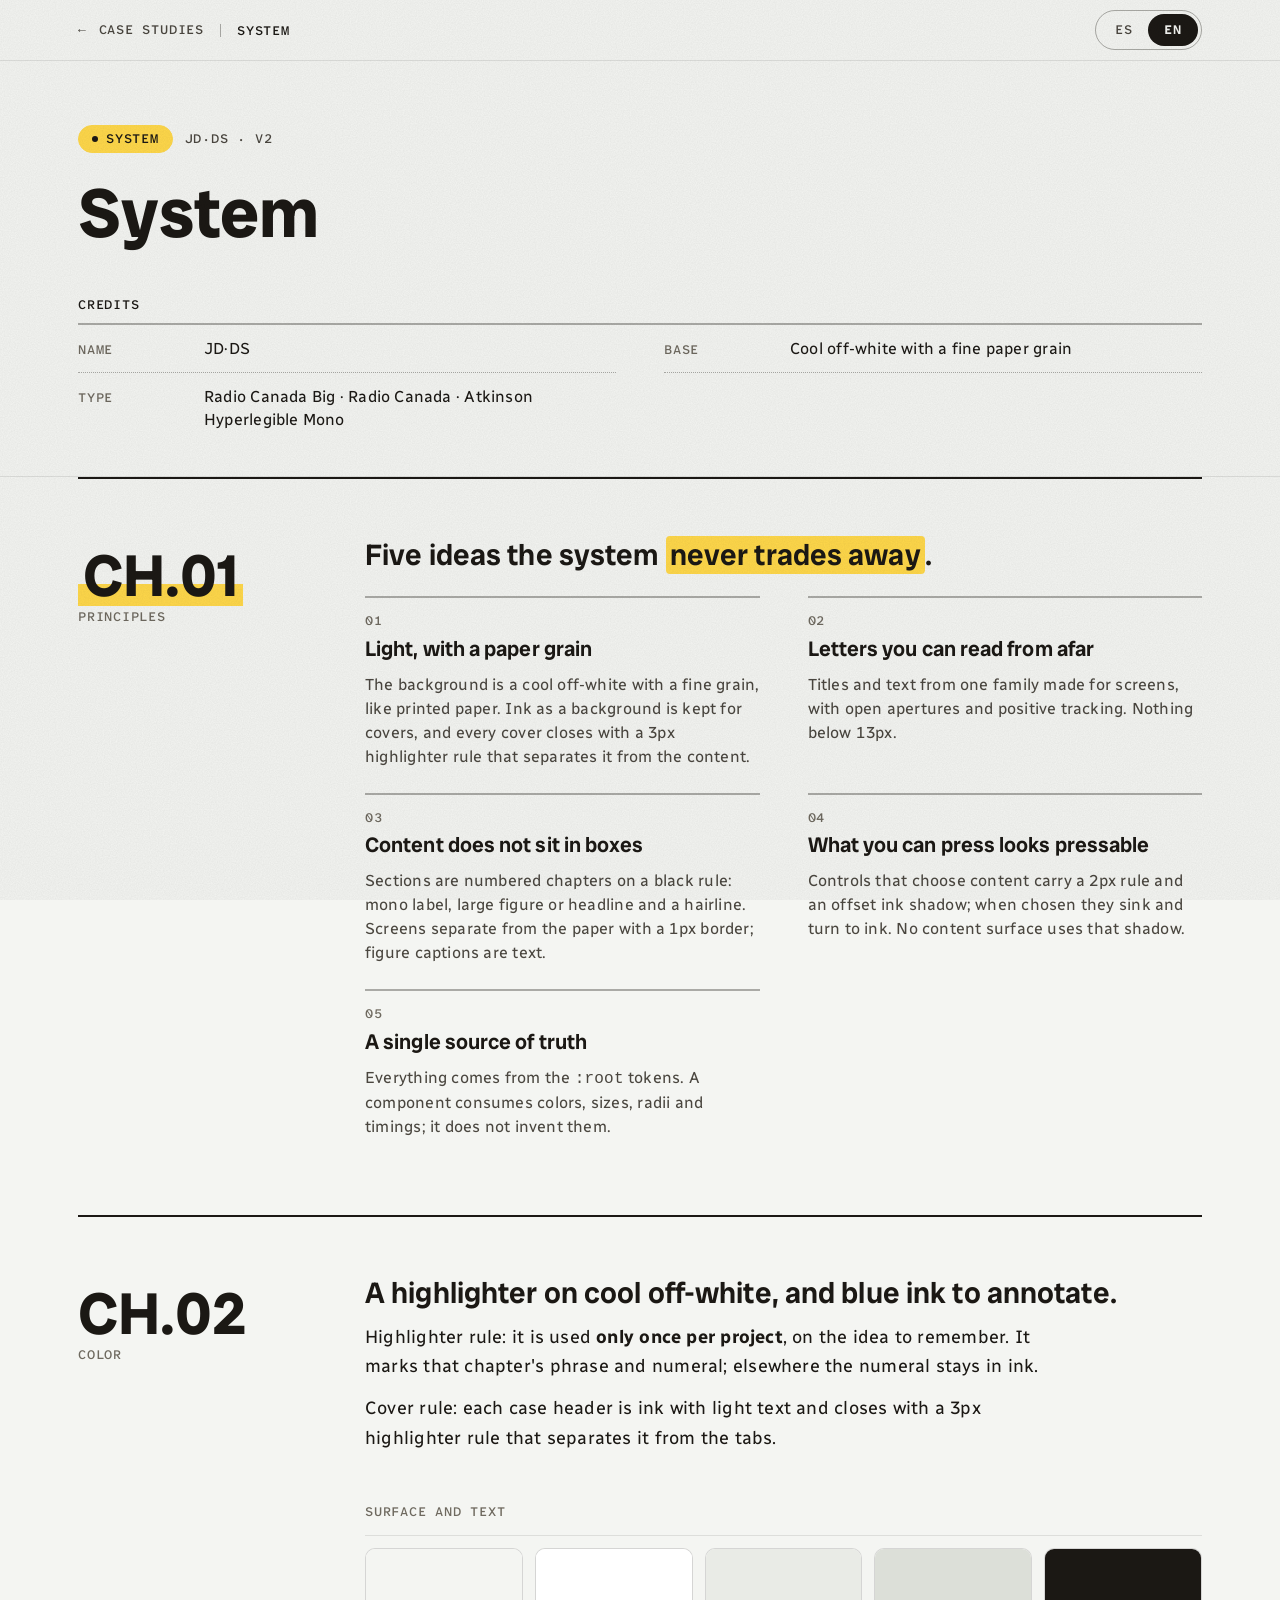
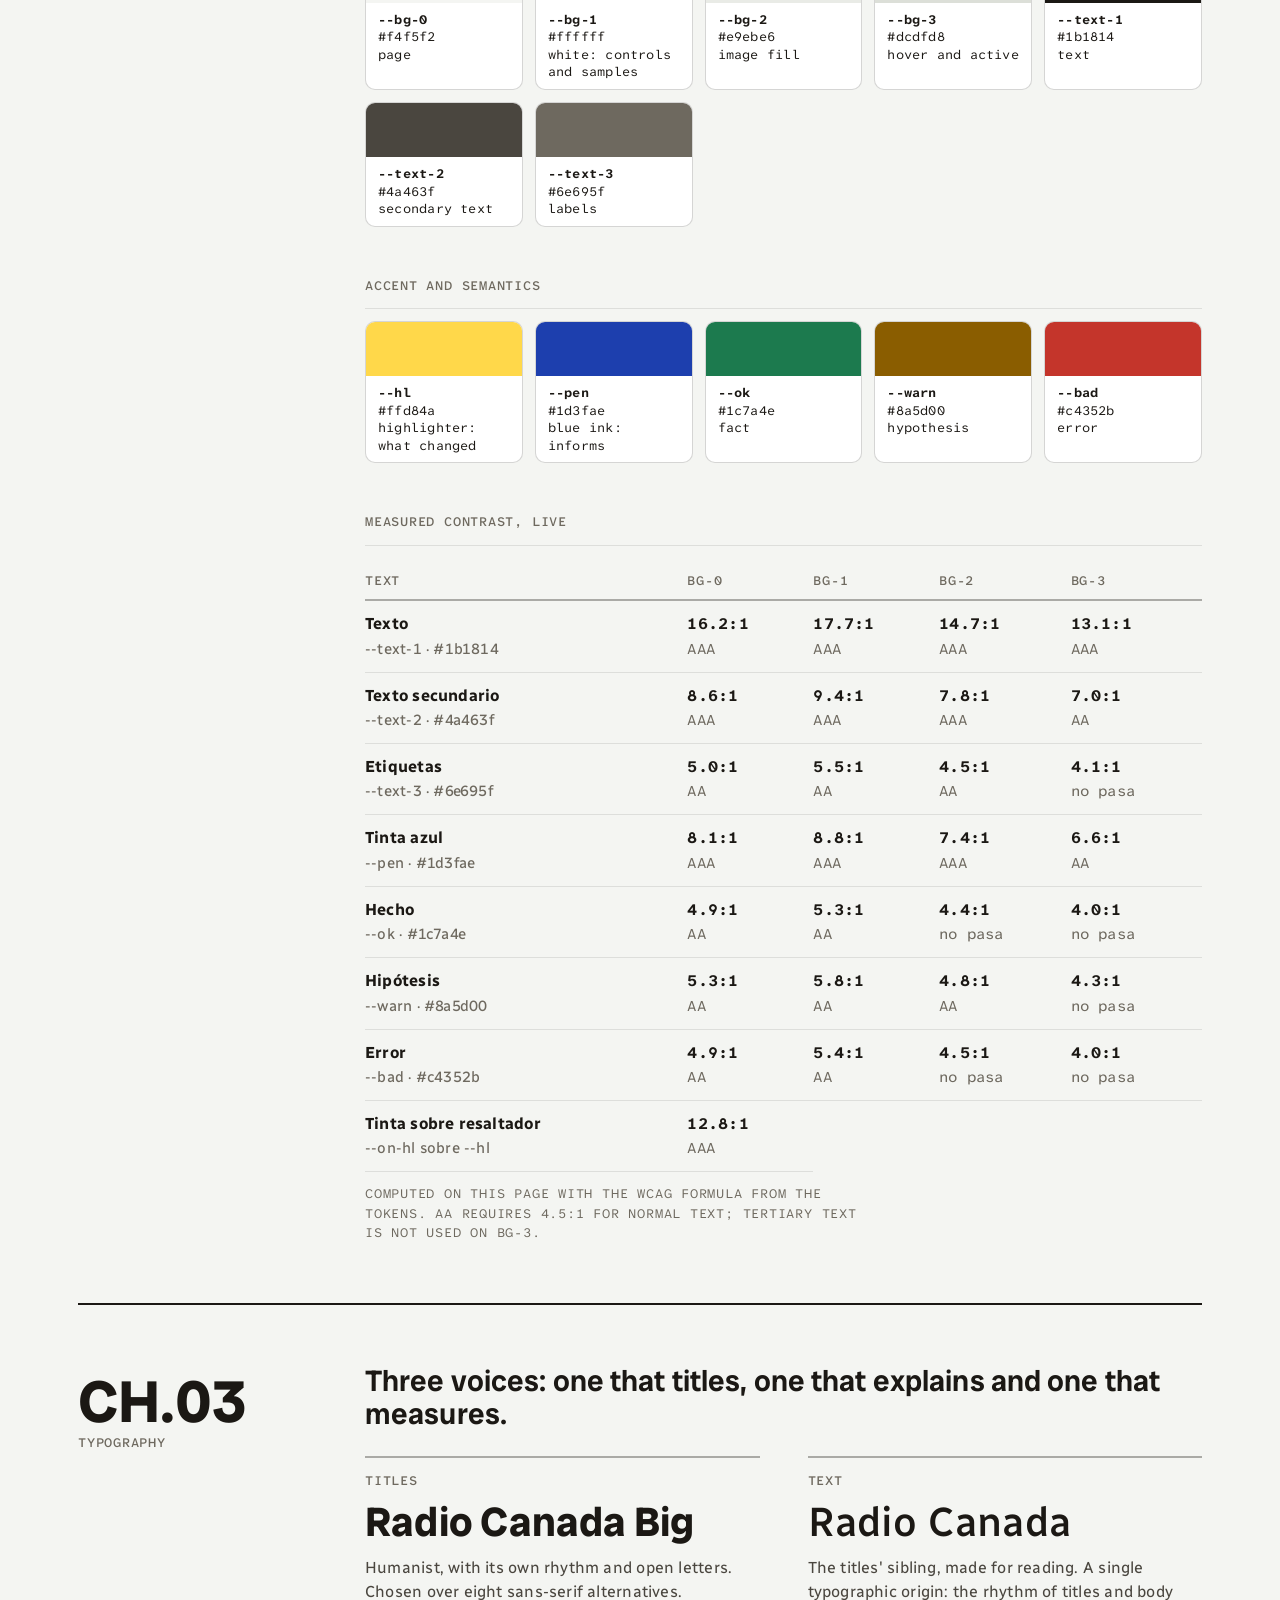
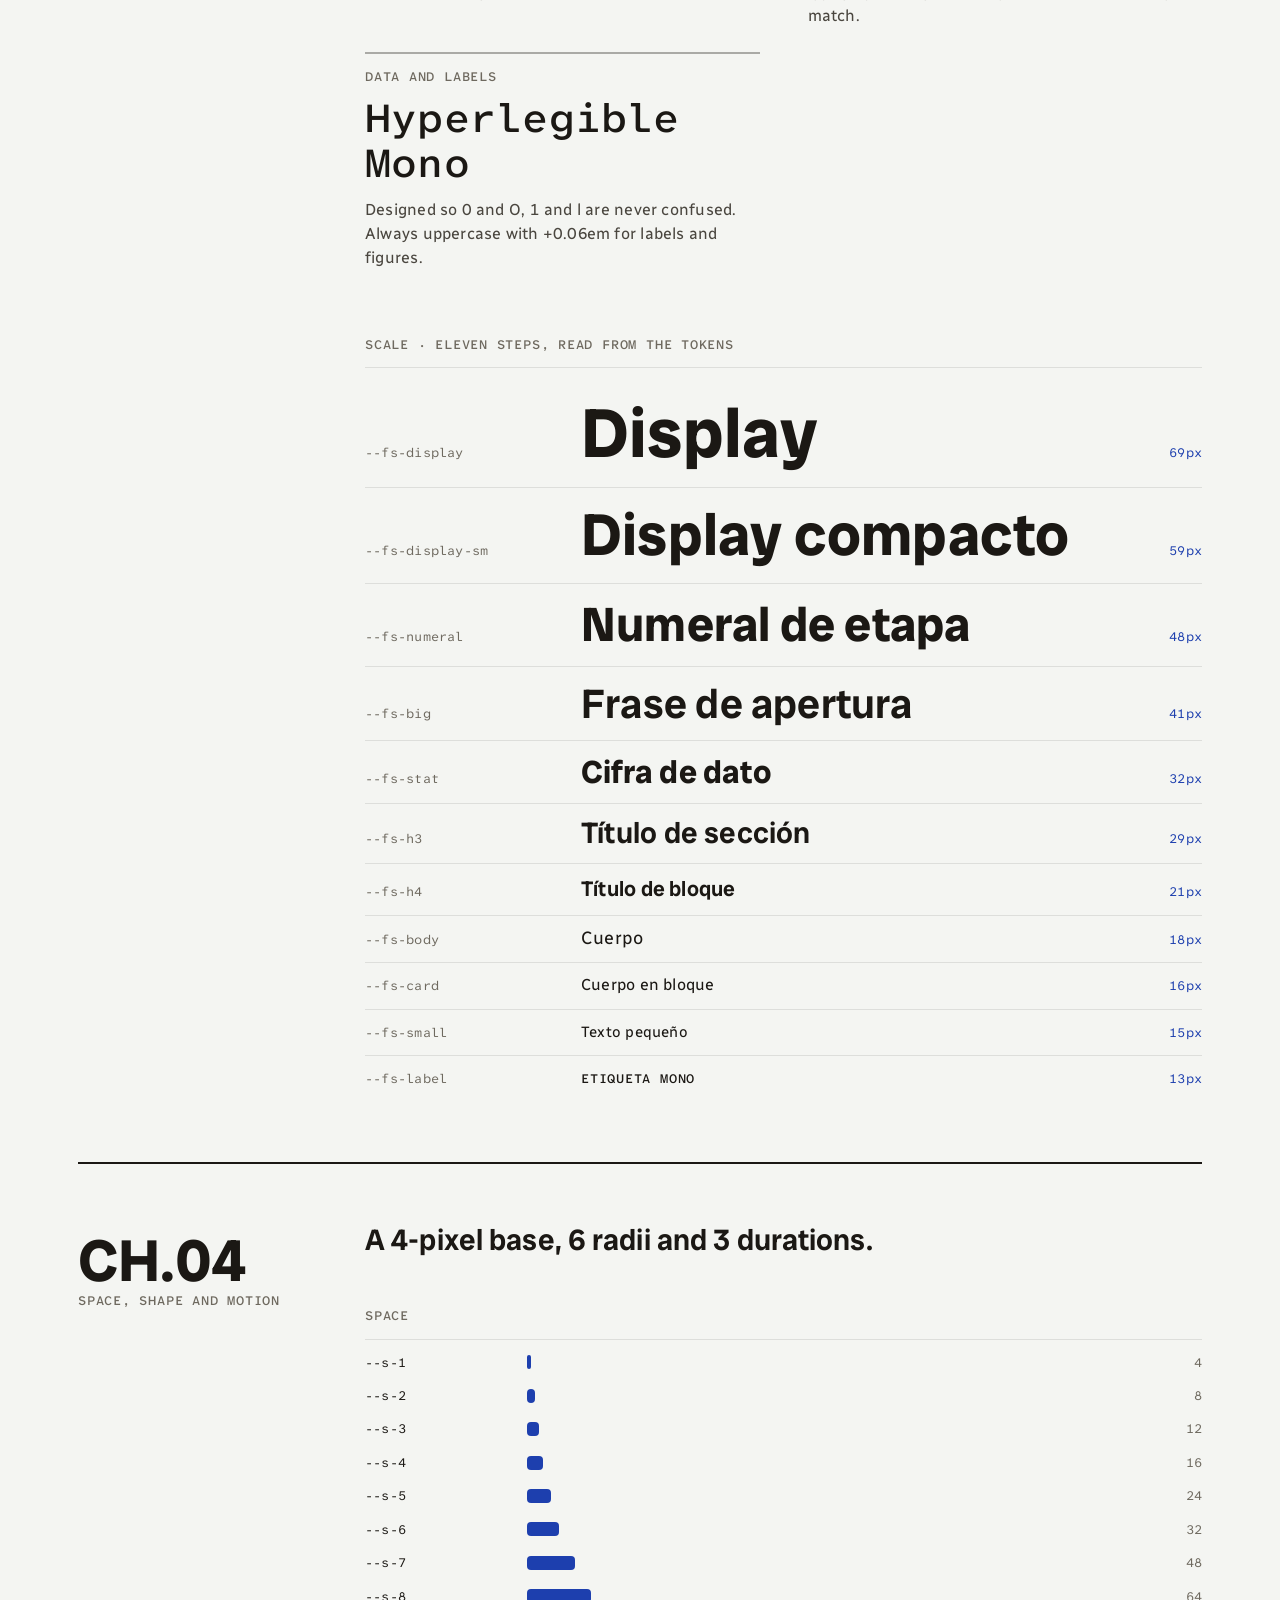
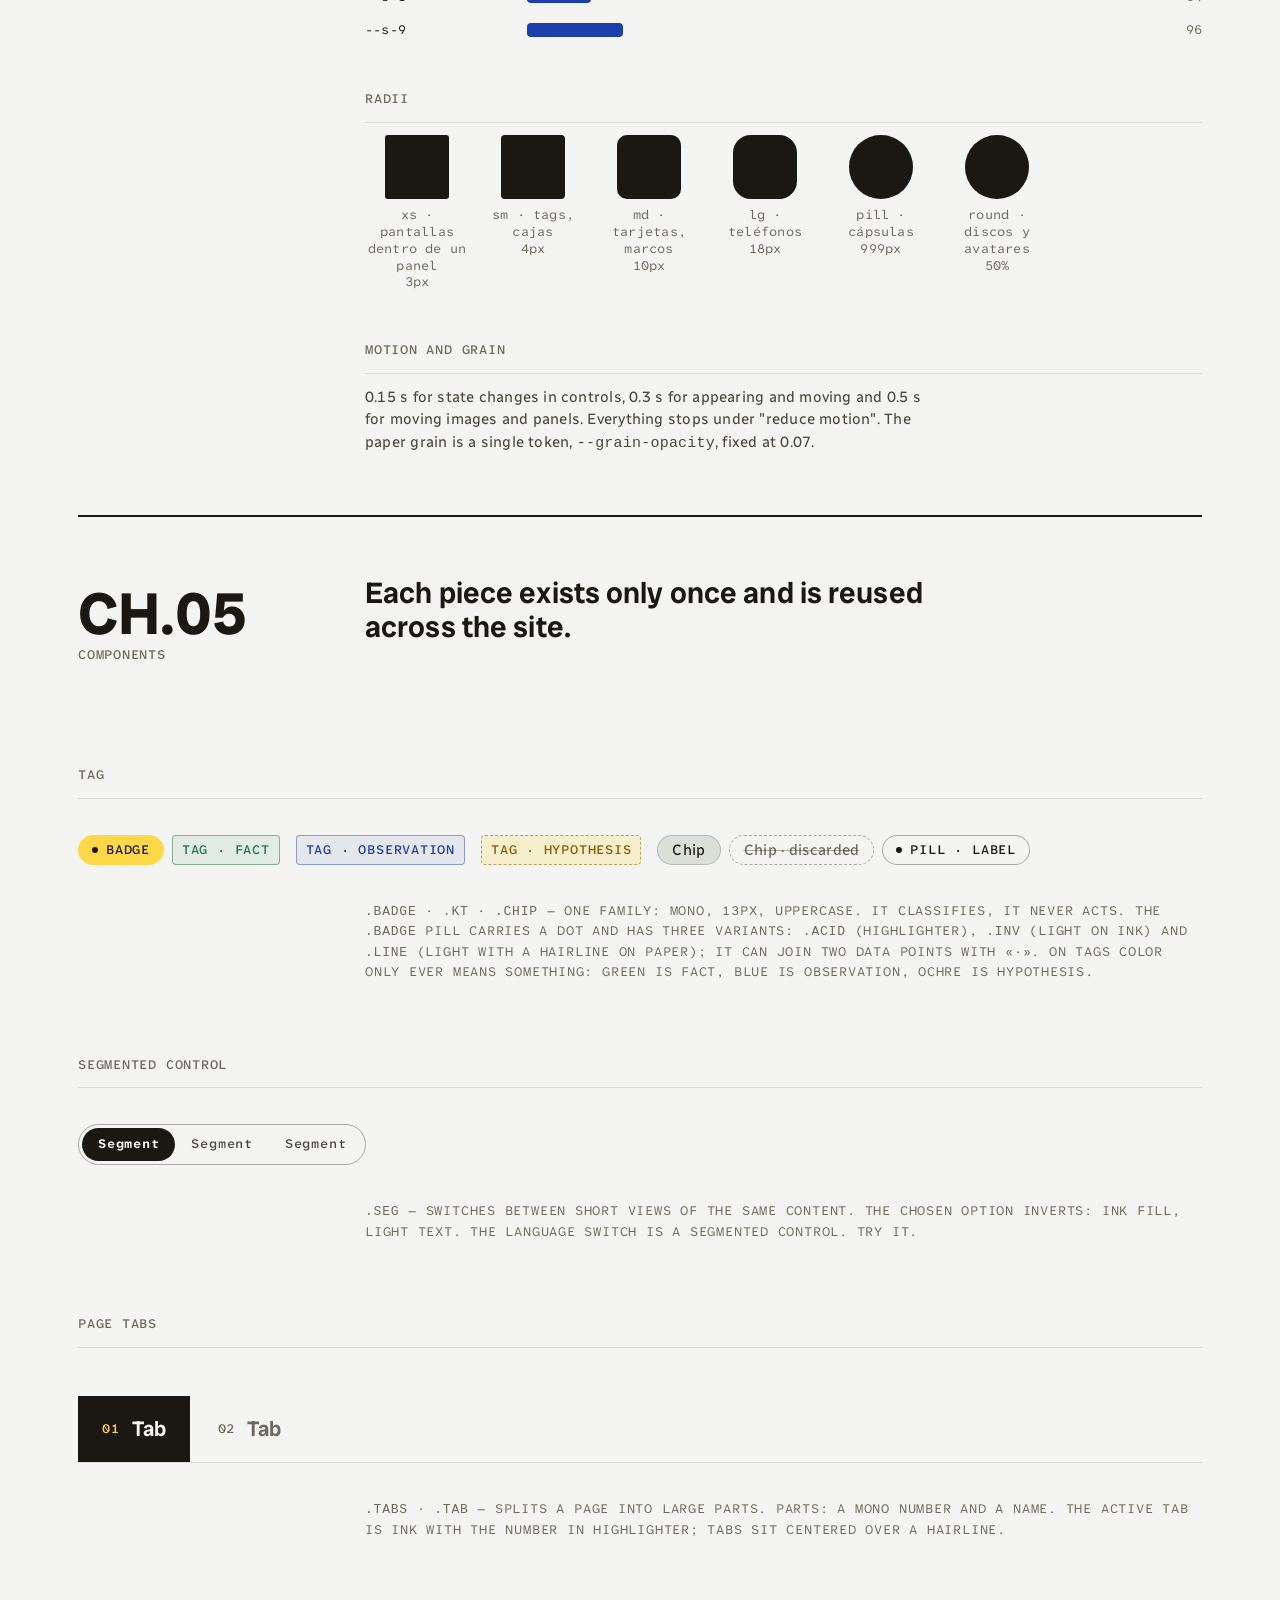
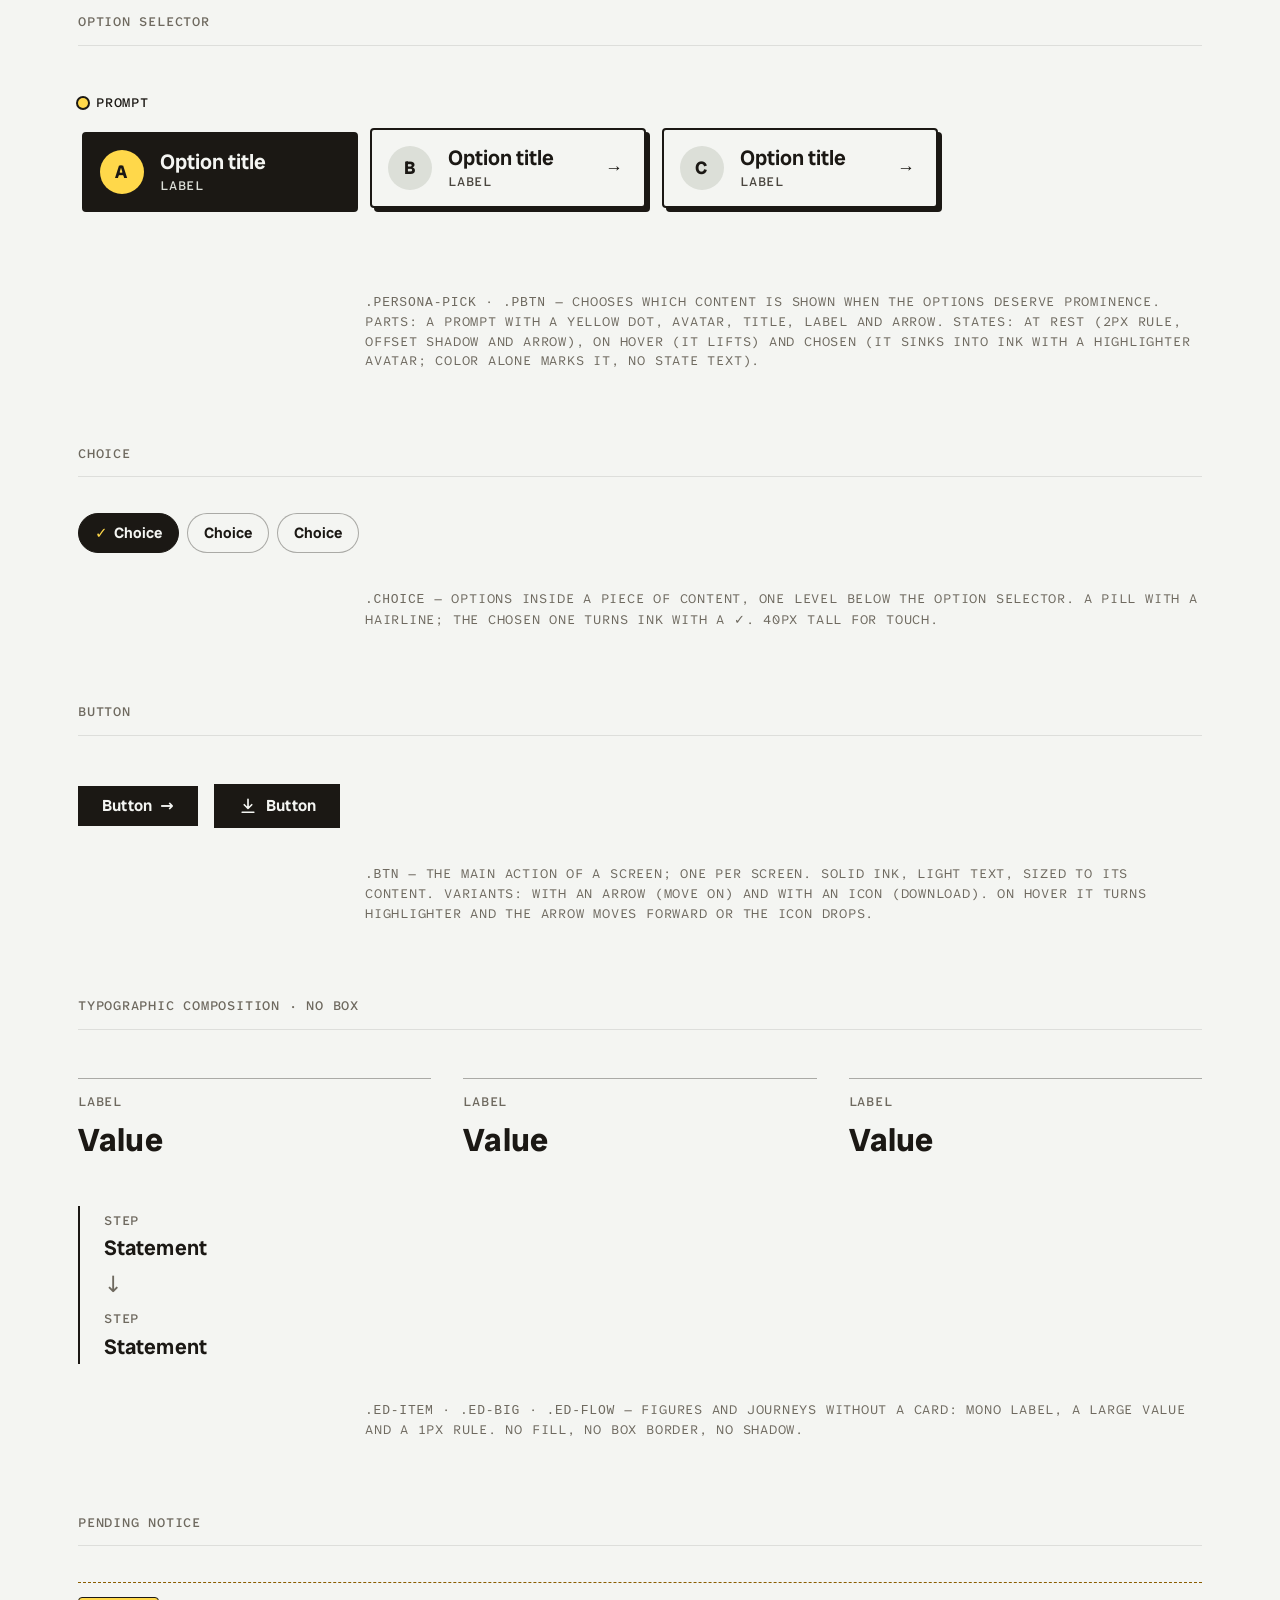
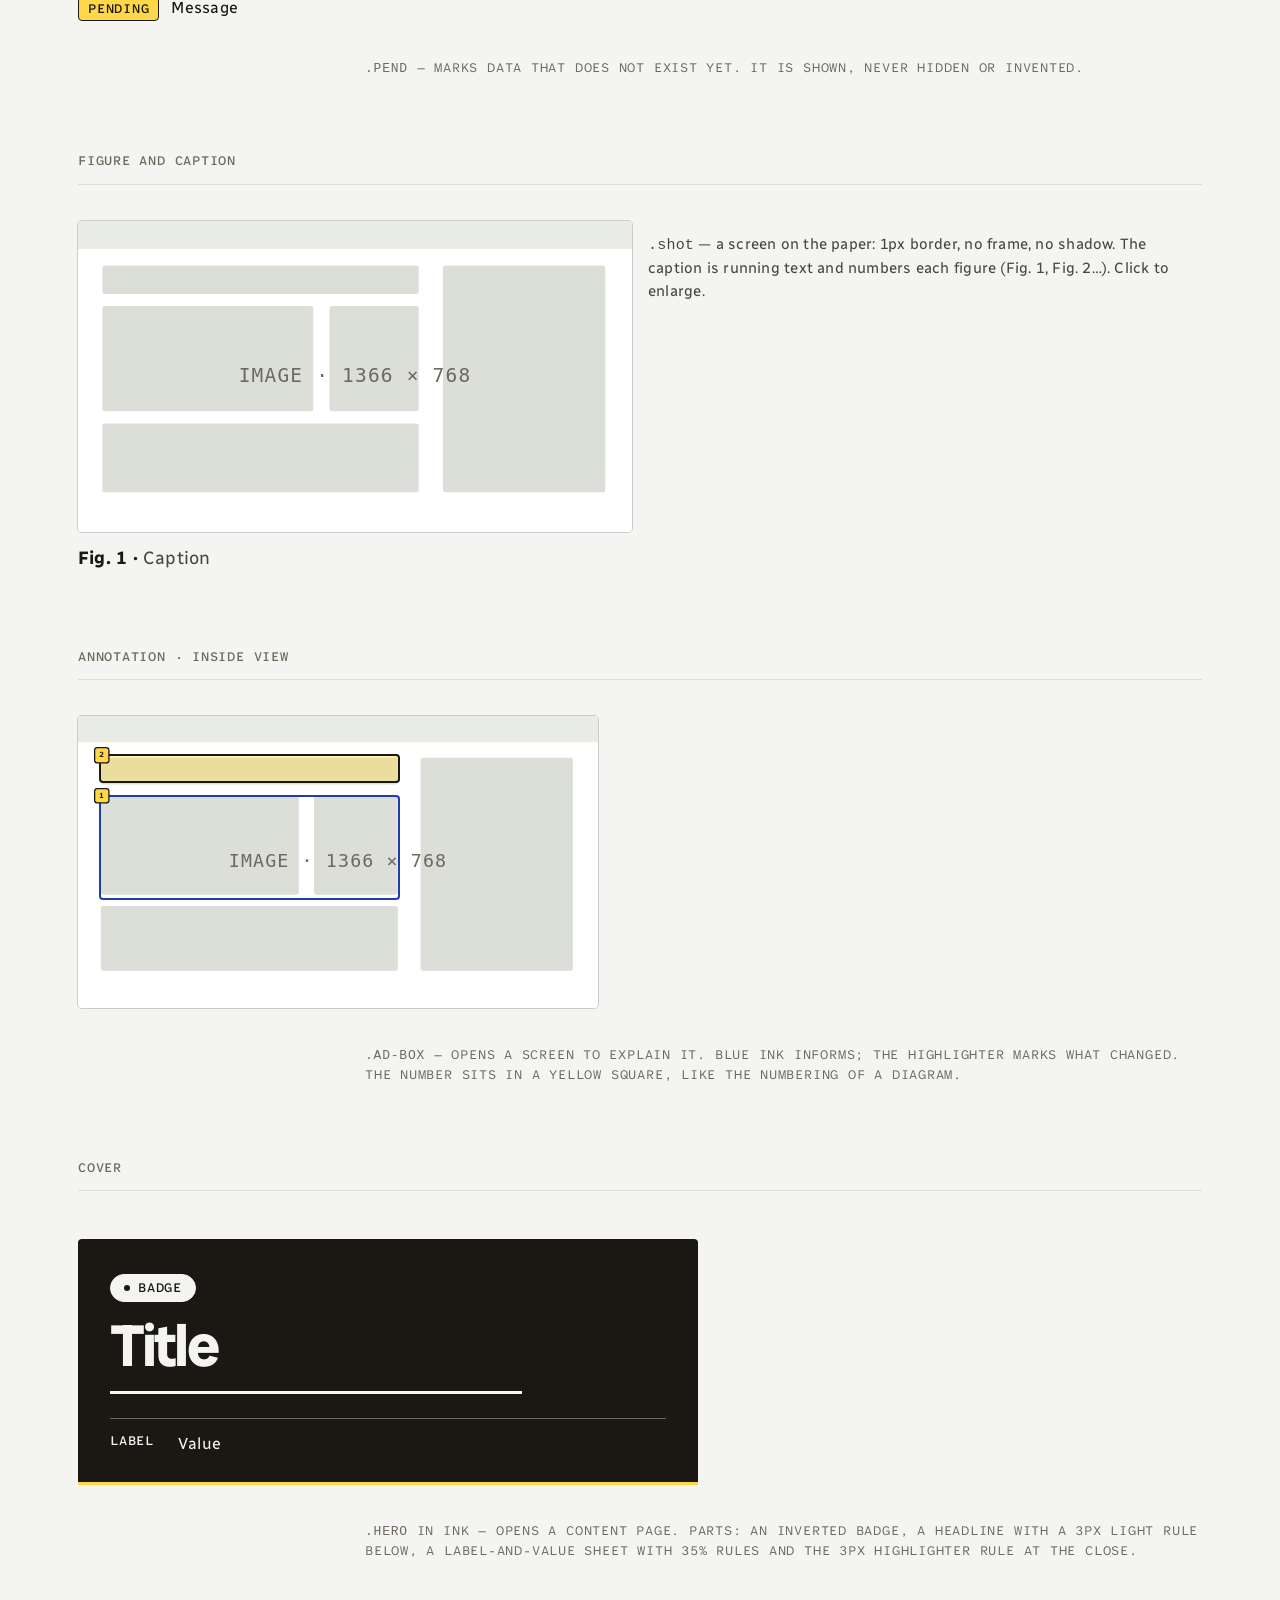
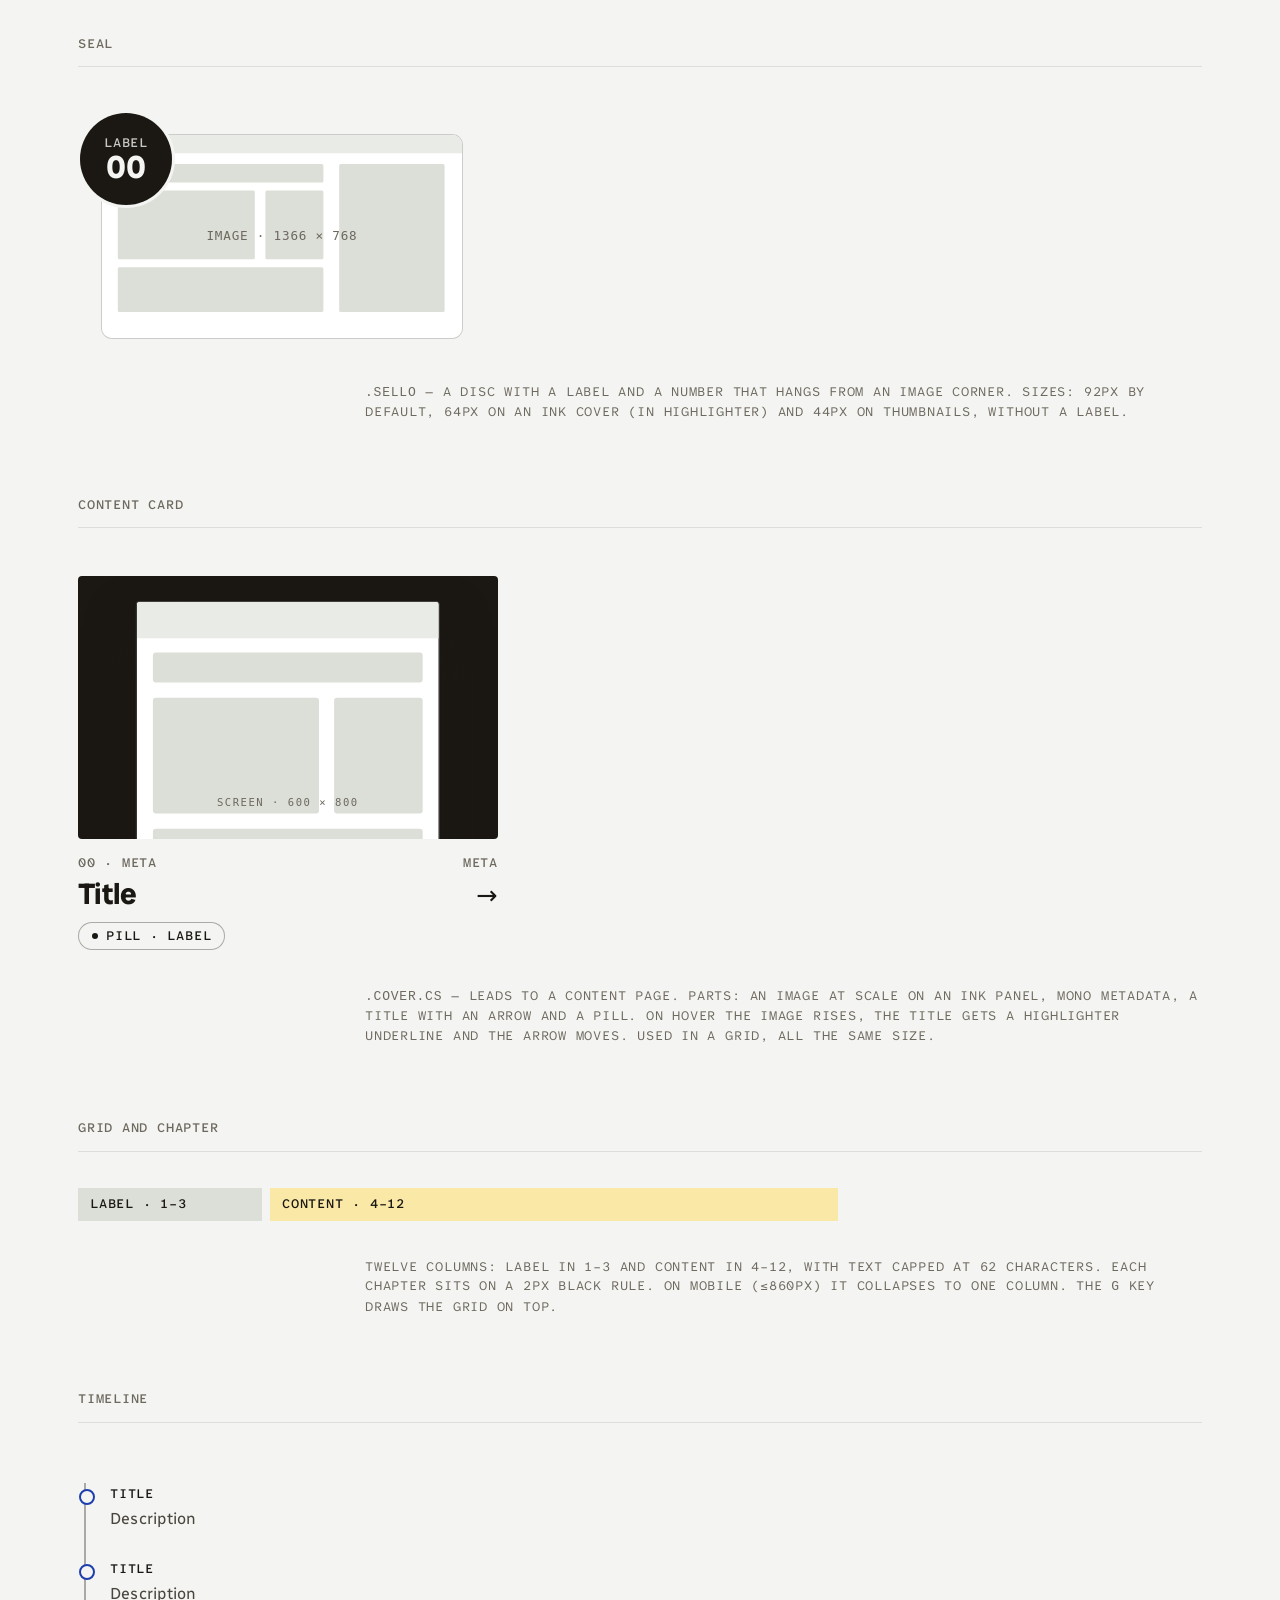
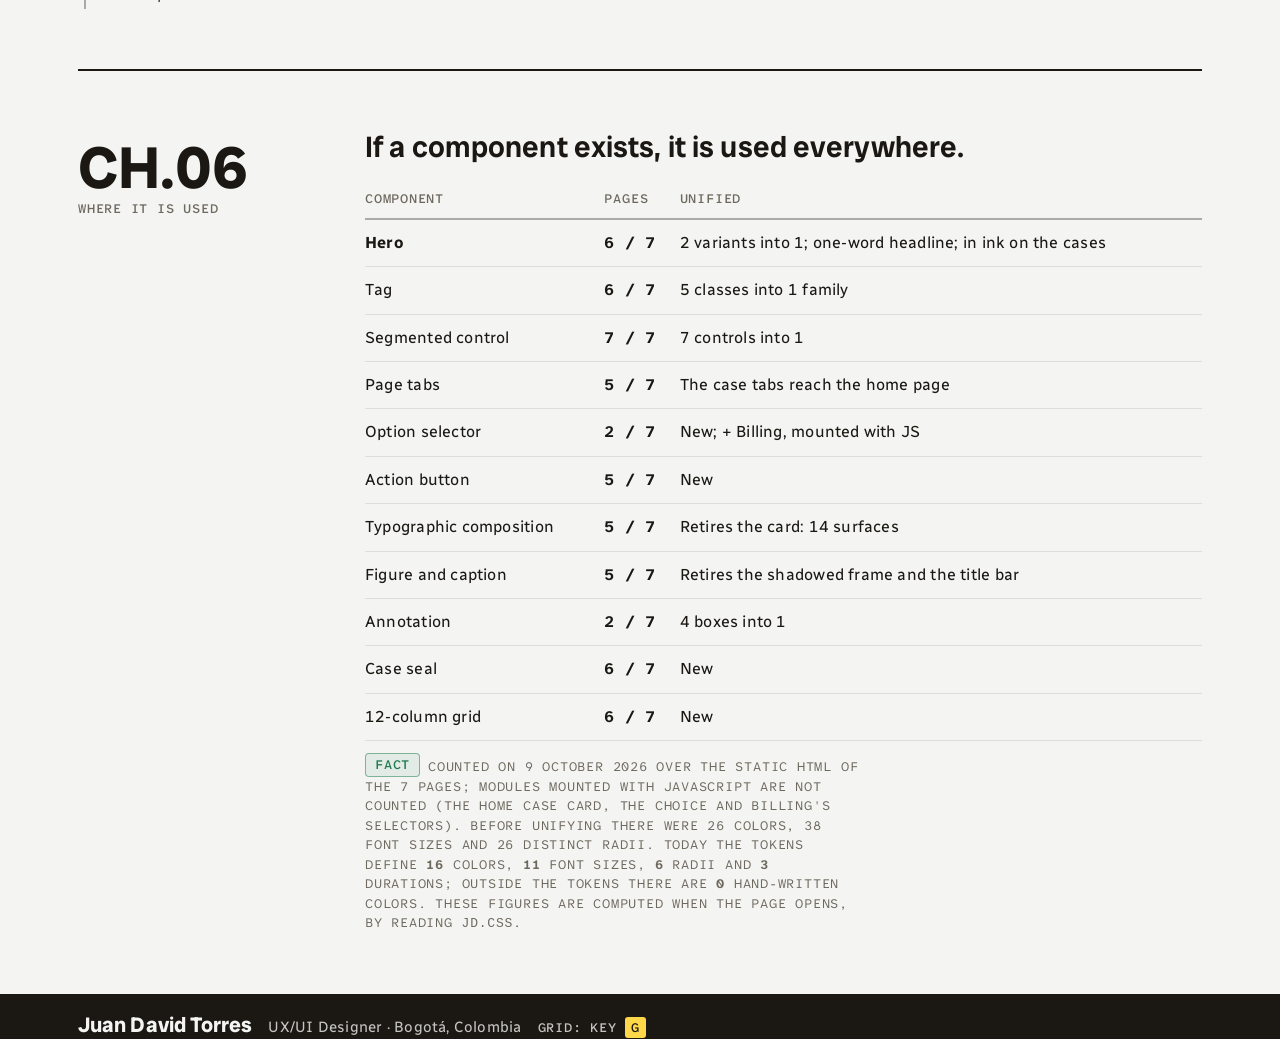
==== sistema.html @ 54d0cdbf "Limpieza: CSS, scripts e imágenes sin uso - jd.css: se retiran 503 selectores que no podían aplicars" ====
<!DOCTYPE html>
<html lang="es" data-lang="es">
<head>
<meta charset="utf-8">
<meta name="viewport" content="width=device-width, initial-scale=1">
<meta name="robots" content="noindex,nofollow">
<title>JD·DS · El sistema detrás del portafolio</title>
<link rel="preconnect" href="https://fonts.googleapis.com">
<link rel="preconnect" href="https://fonts.gstatic.com" crossorigin>
<link href="https://fonts.googleapis.com/css2?family=Atkinson+Hyperlegible+Mono:wght@300..800&family=Radio+Canada+Big:wght@400..700&family=Radio+Canada:wght@300..700&display=swap" rel="stylesheet">
<link rel="stylesheet" href="assets/jd.css?v=215">
</head>
<body class="ed">

<header class="topbar"><div class="wrap">
  <div class="crumbs">
    <a class="back" href="index.html">← <span lang="es">Casos de estudio</span><span lang="en">Case studies</span></a>
    <span class="here" aria-current="page"><span lang="es">Sistema</span><span lang="en">System</span></span>
  </div>
  <div class="lang" role="group" aria-label="Idioma / Language"><button data-set="es">ES</button><button data-set="en">EN</button></div>
</div></header>

<!-- ============ HERO ============ -->
<section class="hero"><div class="wrap">
  <div class="eyebrow">
    <span class="badge acid"><span lang="es">Sistema</span><span lang="en">System</span></span>
    <span class="mono">JD·DS · v2</span>
  </div>
  <h1><span lang="es">Sistema</span><span lang="en">System</span></h1>
  <dl class="meta">
    <div><dt lang="es">Nombre</dt><dt lang="en">Name</dt><dd>JD·DS</dd></div>
    <div><dt lang="es">Base</dt><dt lang="en">Base</dt><dd lang="es">Hueso frío con ruido fino de papel</dd><dd lang="en">Cool off-white with a fine paper grain</dd></div>
    <div><dt lang="es">Tipografía</dt><dt lang="en">Type</dt><dd>Radio Canada Big · Radio Canada · Atkinson Hyperlegible Mono</dd></div>
  </dl>
</div></section>

<main class="wrap">

  <!-- 01 PRINCIPIOS -->
  <div class="sec key">
    <h2><b>01</b><span lang="es">Principios</span><span lang="en">Principles</span></h2>
    <div>
      <p class="big" lang="es">Cinco ideas que el sistema <mark>no negocia</mark>.</p>
      <p class="big" lang="en">Five ideas the system <mark>never trades away</mark>.</p>
      <div class="docs mt-5">
        <div><span class="mono mute">01</span><h4 lang="es">Claro, con grano de papel</h4><h4 lang="en">Light, with a paper grain</h4><p lang="es">El fondo es un hueso frío con un ruido fino, como papel impreso. La tinta como fondo se reserva para las portadas, y cada portada cierra con un filete de resaltador de 3px que la separa del contenido.</p><p lang="en">The background is a cool off-white with a fine grain, like printed paper. Ink as a background is kept for covers, and every cover closes with a 3px highlighter rule that separates it from the content.</p></div>
        <div><span class="mono mute">02</span><h4 lang="es">Letras que se leen desde lejos</h4><h4 lang="en">Letters you can read from afar</h4><p lang="es">Títulos y texto de una misma familia pensada para pantalla, con aperturas abiertas y seguimiento positivo. Nada por debajo de 13px.</p><p lang="en">Titles and text from one family made for screens, with open apertures and positive tracking. Nothing below 13px.</p></div>
        <div><span class="mono mute">03</span><h4 lang="es">El contenido no va en cajas</h4><h4 lang="en">Content does not sit in boxes</h4><p lang="es">Las secciones son capítulos numerados sobre un filete negro: etiqueta mono, cifra o titular grande y un filete fino. Las pantallas se separan del papel con un borde de 1px; los pies de figura son texto.</p><p lang="en">Sections are numbered chapters on a black rule: mono label, large figure or headline and a hairline. Screens separate from the paper with a 1px border; figure captions are text.</p></div>
        <div><span class="mono mute">04</span><h4 lang="es">Lo que se toca, parece tocable</h4><h4 lang="en">What you can press looks pressable</h4><p lang="es">Los controles que eligen contenido llevan filete de 2px y sombra desplazada de tinta; al elegirlos se hunden y pasan a tinta. Ninguna superficie de contenido usa esa sombra.</p><p lang="en">Controls that choose content carry a 2px rule and an offset ink shadow; when chosen they sink and turn to ink. No content surface uses that shadow.</p></div>
        <div><span class="mono mute">05</span><h4 lang="es">Una sola fuente de verdad</h4><h4 lang="en">A single source of truth</h4><p lang="es">Todo sale de los tokens de <code>:root</code>. Un componente consume colores, tamaños, radios y tiempos; no los inventa.</p><p lang="en">Everything comes from the <code>:root</code> tokens. A component consumes colors, sizes, radii and timings; it does not invent them.</p></div>
      </div>
    </div>
  </div>

  <!-- 02 COLOR -->
  <div class="sec">
    <h2><b>02</b><span lang="es">Color</span><span lang="en">Color</span></h2>
    <div>
      <p class="big" lang="es">Un resaltador sobre hueso frío, y tinta azul para anotar.</p>
      <p class="big" lang="en">A highlighter on cool off-white, and blue ink to annotate.</p>
      <p class="mt-3" lang="es">Regla del resaltador: se usa <b>una sola vez por proyecto</b>, en la idea que debe recordarse. Marca la frase y el numeral de ese capítulo; en el resto, el numeral va en tinta.</p>
      <p class="mt-3" lang="en">Highlighter rule: it is used <b>only once per project</b>, on the idea to remember. It marks that chapter's phrase and numeral; elsewhere the numeral stays in ink.</p>
      <p class="mt-3" lang="es">Regla de las portadas: la cabecera de cada caso va en tinta con texto claro y cierra con un filete de resaltador de 3px que la separa de las pestañas.</p>
      <p class="mt-3" lang="en">Cover rule: each case header is ink with light text and closes with a 3px highlighter rule that separates it from the tabs.</p>
      <span class="mono mute sub" lang="es">Superficie y texto</span><span class="mono mute sub" lang="en">Surface and text</span>
      <div class="swatches" id="sw-base"></div>
      <span class="mono mute sub" lang="es">Acento y semántica</span><span class="mono mute sub" lang="en">Accent and semantics</span>
      <div class="swatches" id="sw-accent"></div>
      <span class="mono mute sub" lang="es">Contraste medido, en vivo</span><span class="mono mute sub" lang="en">Measured contrast, live</span>
      <table class="mtab" id="contrast">
        <thead><tr><th lang="es">Texto</th><th lang="en">Text</th><th>bg-0</th><th>bg-1</th><th>bg-2</th><th>bg-3</th></tr></thead>
        <tbody></tbody>
      </table>
      <p class="cap mt-4" lang="es">Se calcula en esta página con la fórmula WCAG a partir de los tokens. AA exige 4,5:1 en texto normal; el texto terciario no se usa sobre bg-3.</p>
      <p class="cap mt-4" lang="en">Computed on this page with the WCAG formula from the tokens. AA requires 4.5:1 for normal text; tertiary text is not used on bg-3.</p>
    </div>
  </div>

  <!-- 03 TIPOGRAFÍA -->
  <div class="sec">
    <h2><b>03</b><span lang="es">Tipografía</span><span lang="en">Typography</span></h2>
    <div>
      <p class="big" lang="es">Tres voces: una que titula, una que explica y una que mide.</p>
      <p class="big" lang="en">Three voices: one that titles, one that explains and one that measures.</p>
      <div class="docs mt-5">
        <div><span class="mono mute" lang="es">Títulos</span><span class="mono mute" lang="en">Titles</span><p style="font-family:var(--f-display);font-weight:700;font-size:var(--fs-big);line-height:1.1;margin:var(--s-2) 0;color:var(--text-1)">Radio Canada Big</p><p lang="es">Humanista, de ritmo propio y letras abiertas. Elegida frente a ocho alternativas sans serif.</p><p lang="en">Humanist, with its own rhythm and open letters. Chosen over eight sans-serif alternatives.</p></div>
        <div><span class="mono mute" lang="es">Texto</span><span class="mono mute" lang="en">Text</span><p style="font-family:var(--f-text);font-weight:500;font-size:var(--fs-big);line-height:1.1;margin:var(--s-2) 0;color:var(--text-1)">Radio Canada</p><p lang="es">La hermana de los títulos, hecha para leer. Un solo origen tipográfico: el ritmo de los títulos y el del cuerpo coinciden.</p><p lang="en">The titles' sibling, made for reading. A single typographic origin: the rhythm of titles and body match.</p></div>
        <div><span class="mono mute" lang="es">Datos y etiquetas</span><span class="mono mute" lang="en">Data and labels</span><p style="font-family:var(--f-mono);font-weight:500;font-size:var(--fs-big);line-height:1.1;margin:var(--s-2) 0;color:var(--text-1)">Hyperlegible Mono</p><p lang="es">Diseñada para que 0 y O, 1 e l no se confundan. Siempre en mayúsculas y con +0,06em para etiquetas y cifras.</p><p lang="en">Designed so 0 and O, 1 and l are never confused. Always uppercase with +0.06em for labels and figures.</p></div>
      </div>
      <span class="mono mute sub" lang="es">Escala · once pasos, leída de los tokens</span><span class="mono mute sub" lang="en">Scale · eleven steps, read from the tokens</span>
      <div class="type" id="type-scale"></div>
    </div>
  </div>

  <!-- 04 ESPACIO, FORMA, MOVIMIENTO -->
  <div class="sec">
    <h2><b>04</b><span lang="es">Espacio, forma y movimiento</span><span lang="en">Space, shape and motion</span></h2>
    <div>
      <p class="big" lang="es">Una base de 4 píxeles, <span data-count="radii">6</span> radios y <span data-count="dur">3</span> tiempos.</p>
      <p class="big" lang="en">A 4-pixel base, <span data-count="radii">6</span> radii and <span data-count="dur">3</span> durations.</p>
      <span class="mono mute sub" lang="es">Espacio</span><span class="mono mute sub" lang="en">Space</span>
      <div class="bars" id="space-scale"></div>
      <span class="mono mute sub" lang="es">Radios</span><span class="mono mute sub" lang="en">Radii</span>
      <div class="rads" id="radii"></div>
      <span class="mono mute sub" lang="es">Movimiento y ruido</span><span class="mono mute sub" lang="en">Motion and grain</span>
      <p class="note" lang="es">0,15 s para cambios de estado en controles, 0,3 s para aparecer y moverse y 0,5 s para desplazar imágenes y paneles. Todo se detiene con «reducir movimiento». El grano de papel es un solo token, <code>--grain-opacity</code>, y está fijo en 0,07.</p>
      <p class="note" lang="en">0.15 s for state changes in controls, 0.3 s for appearing and moving and 0.5 s for moving images and panels. Everything stops under "reduce motion". The paper grain is a single token, <code>--grain-opacity</code>, fixed at 0.07.</p>
    </div>
  </div>

  <!-- 05 COMPONENTES · cada demo muestra el componente con etiquetas genéricas, no el contenido de los casos -->
  <div class="sec full" id="componentes">
    <h2><b>05</b><span lang="es">Componentes</span><span lang="en">Components</span></h2>
    <p class="big" lang="es">Cada pieza existe una sola vez y se reutiliza en todo el sitio.</p>
    <p class="big" lang="en">Each piece exists only once and is reused across the site.</p>

    <span class="mono mute sub" lang="es">Etiqueta</span><span class="mono mute sub" lang="en">Tag</span>
    <div class="chips">
      <span class="badge acid">Badge</span>
      <span class="kt ev">Tag · fact</span>
      <span class="kt ob">Tag · observation</span>
      <span class="kt hi">Tag · hypothesis</span>
      <span class="chip fill">Chip</span>
      <span class="chip no">Chip · discarded</span>
      <span class="badge line"><span>Pill · Label</span></span>
    </div>
    <p class="cap mt-3" lang="es"><code>.badge</code> · <code>.kt</code> · <code>.chip</code> — una sola familia: mono, 13px, mayúsculas. Sirve para clasificar, nunca para accionar. La pill <code>.badge</code> lleva un punto y tiene tres variantes: <code>.acid</code> (resaltador), <code>.inv</code> (clara sobre tinta) y <code>.line</code> (clara con filete sobre papel); puede unir dos datos con «·». En las etiquetas el color solo significa algo: verde es hecho, azul es observación, ocre es hipótesis.</p>
    <p class="cap mt-3" lang="en"><code>.badge</code> · <code>.kt</code> · <code>.chip</code> — one family: mono, 13px, uppercase. It classifies, it never acts. The <code>.badge</code> pill carries a dot and has three variants: <code>.acid</code> (highlighter), <code>.inv</code> (light on ink) and <code>.line</code> (light with a hairline on paper); it can join two data points with «·». On tags color only ever means something: green is fact, blue is observation, ochre is hypothesis.</p>

    <span class="mono mute sub" lang="es">Control segmentado</span><span class="mono mute sub" lang="en">Segmented control</span>
    <div class="seg" id="demo-seg" role="tablist">
      <button type="button" role="tab" aria-selected="true">Segment</button>
      <button type="button" role="tab" aria-selected="false">Segment</button>
      <button type="button" role="tab" aria-selected="false">Segment</button>
    </div>
    <p class="cap" lang="es"><code>.seg</code> — alterna entre vistas cortas del mismo contenido. La opción elegida se invierte: tinta de fondo, texto claro. El selector de idioma es un control segmentado. Pruébalo.</p>
    <p class="cap" lang="en"><code>.seg</code> — switches between short views of the same content. The chosen option inverts: ink fill, light text. The language switch is a segmented control. Try it.</p>

    <span class="mono mute sub" lang="es">Pestañas de página</span><span class="mono mute sub" lang="en">Page tabs</span>
    <div class="tabs kit-tabs" id="demo-tabs" role="tablist">
      <button type="button" role="tab" class="tab" aria-selected="true"><span class="n">01</span>Tab</button>
      <button type="button" role="tab" class="tab" aria-selected="false" tabindex="-1"><span class="n">02</span>Tab</button>
    </div>
    <p class="cap mt-3" lang="es"><code>.tabs</code> · <code>.tab</code> — divide una página en partes grandes. Partes: número en mono y nombre. La activa va en tinta con el número en resaltador; van centradas sobre un filete fino.</p>
    <p class="cap mt-3" lang="en"><code>.tabs</code> · <code>.tab</code> — splits a page into large parts. Parts: a mono number and a name. The active tab is ink with the number in highlighter; tabs sit centered over a hairline.</p>

    <span class="mono mute sub" lang="es">Selector de opciones</span><span class="mono mute sub" lang="en">Option selector</span>
    <div class="persona-pick kit-pick">
      <p class="persona-q" id="pq-kit">Prompt</p>
      <div class="persona-nav" role="tablist" aria-labelledby="pq-kit">
        <button class="pbtn" role="tab" data-p="kit-a"><span class="dot" aria-hidden="true">A</span><span class="pb-txt"><b>Option title</b><small>Label</small></span><span class="pb-go" aria-hidden="true"><span class="pb-arr">→</span></span></button>
        <button class="pbtn" role="tab" data-p="kit-b"><span class="dot" aria-hidden="true">B</span><span class="pb-txt"><b>Option title</b><small>Label</small></span><span class="pb-go" aria-hidden="true"><span class="pb-arr">→</span></span></button>
        <button class="pbtn" role="tab" data-p="kit-c"><span class="dot" aria-hidden="true">C</span><span class="pb-txt"><b>Option title</b><small>Label</small></span><span class="pb-go" aria-hidden="true"><span class="pb-arr">→</span></span></button>
      </div>
    </div>
    <p class="cap" lang="es"><code>.persona-pick</code> · <code>.pbtn</code> — elige qué contenido se muestra cuando las opciones merecen protagonismo. Partes: indicación con punto amarillo, avatar, título, etiqueta y flecha. Estados: en reposo (filete de 2px, sombra desplazada y flecha), al señalar (se levanta) y elegido (se hunde en tinta con el avatar en resaltador; el color basta para marcarlo, sin texto de estado).</p>
    <p class="cap" lang="en"><code>.persona-pick</code> · <code>.pbtn</code> — chooses which content is shown when the options deserve prominence. Parts: a prompt with a yellow dot, avatar, title, label and arrow. States: at rest (2px rule, offset shadow and arrow), on hover (it lifts) and chosen (it sinks into ink with a highlighter avatar; color alone marks it, no state text).</p>

    <span class="mono mute sub" lang="es">Choice</span><span class="mono mute sub" lang="en">Choice</span>
    <div class="choice" id="demo-choice" role="group" aria-label="Choice">
      <button type="button" aria-pressed="true">Choice</button><button type="button" aria-pressed="false">Choice</button><button type="button" aria-pressed="false">Choice</button>
    </div>
    <p class="cap mt-3" lang="es"><code>.choice</code> — opciones dentro de un contenido, un nivel por debajo del selector de opciones. Píldora con filete; la elegida pasa a tinta con ✓. 40px de alto para el dedo.</p>
    <p class="cap mt-3" lang="en"><code>.choice</code> — options inside a piece of content, one level below the option selector. A pill with a hairline; the chosen one turns ink with a ✓. 40px tall for touch.</p>

    <span class="mono mute sub" lang="es">Botón</span><span class="mono mute sub" lang="en">Button</span>
    <div class="kit-row">
      <button type="button" class="btn">Button<span class="arr" aria-hidden="true">→</span></button>
      <a class="btn" href="#componentes"><svg viewBox="0 0 24 24" aria-hidden="true"><path d="M12 4v11m0 0l-4.5-4.5M12 15l4.5-4.5M5 19.5h14"/></svg>Button</a>
    </div>
    <p class="cap mt-3" lang="es"><code>.btn</code> — la acción principal de una pantalla; uno por pantalla. Tinta sólida, texto claro y ancho de su contenido. Variantes: con flecha (avanzar) y con icono (descargar). Al señalar pasa a resaltador y la flecha avanza o el icono baja.</p>
    <p class="cap mt-3" lang="en"><code>.btn</code> — the main action of a screen; one per screen. Solid ink, light text, sized to its content. Variants: with an arrow (move on) and with an icon (download). On hover it turns highlighter and the arrow moves forward or the icon drops.</p>

    <span class="mono mute sub" lang="es">Composición tipográfica · sin caja</span><span class="mono mute sub" lang="en">Typographic composition · no box</span>
    <div class="stats3 mt-3">
      <div class="ed-item"><span class="mono mute">Label</span><p class="ed-big">Value</p></div>
      <div class="ed-item"><span class="mono mute">Label</span><p class="ed-big">Value</p></div>
      <div class="ed-item"><span class="mono mute">Label</span><p class="ed-big">Value</p></div>
    </div>
    <div class="ed-flow mt-5">
      <div><span class="mono">Step</span><p class="ed-q">Statement</p></div>
      <div class="ed-arrow" aria-hidden="true">↓</div>
      <div><span class="mono">Step</span><p class="ed-q">Statement</p></div>
    </div>
    <p class="cap mt-3" lang="es"><code>.ed-item</code> · <code>.ed-big</code> · <code>.ed-flow</code> — cifras y recorridos sin tarjeta: etiqueta mono, valor grande y un filete de 1px. Sin fondo, sin borde de caja, sin sombra.</p>
    <p class="cap mt-3" lang="en"><code>.ed-item</code> · <code>.ed-big</code> · <code>.ed-flow</code> — figures and journeys without a card: mono label, a large value and a 1px rule. No fill, no box border, no shadow.</p>

    <span class="mono mute sub" lang="es">Aviso de pendiente</span><span class="mono mute sub" lang="en">Pending notice</span>
    <div class="pend"><b class="tg">Pending</b><span>Message</span></div>
    <p class="cap mt-3" lang="es"><code>.pend</code> — marca un dato que todavía no existe. Se muestra, no se esconde ni se inventa.</p>
    <p class="cap mt-3" lang="en"><code>.pend</code> — marks data that does not exist yet. It is shown, never hidden or invented.</p>

    <span class="mono mute sub" lang="es">Figura y pie</span><span class="mono mute sub" lang="en">Figure and caption</span>
    <div class="film">
      <figure class="shot"><img src="assets/img/kit/wide.svg" alt="Imagen de relleno"><figcaption>Caption</figcaption></figure>
      <div>
    <p class="note" lang="es"><code>.shot</code> — una pantalla sobre el papel: borde de 1px, sin marco ni sombra. El pie es texto corrido y numera cada figura (Fig. 1, Fig. 2…). Clic para ampliar.</p>
    <p class="note" lang="en"><code>.shot</code> — a screen on the paper: 1px border, no frame, no shadow. The caption is running text and numbers each figure (Fig. 1, Fig. 2…). Click to enlarge.</p>
      </div>
    </div>

    <span class="mono mute sub" lang="es">Anotación · vista interior</span><span class="mono mute sub" lang="en">Annotation · inside view</span>
    <div class="ad-stage" style="max-width:520px;aspect-ratio:1366/768;container-type:inline-size">
      <img src="assets/img/kit/wide.svg" alt="Imagen de relleno con dos anotaciones">
      <div class="ad-box" style="left:4%;top:27%;width:58%;height:36%"><i>1</i></div>
      <div class="ad-box on" style="left:4%;top:13%;width:58%;height:10%"><i>2</i></div>
    </div>
    <p class="cap mt-3" lang="es"><code>.ad-box</code> — abre una pantalla para explicarla. La tinta azul informa; el resaltador marca lo que cambió. El número va en un cuadro amarillo, como la numeración de un esquema.</p>
    <p class="cap mt-3" lang="en"><code>.ad-box</code> — opens a screen to explain it. Blue ink informs; the highlighter marks what changed. The number sits in a yellow square, like the numbering of a diagram.</p>

    <span class="mono mute sub" lang="es">Portada</span><span class="mono mute sub" lang="en">Cover</span>
    <div class="kit-cover">
      <span class="badge inv">Badge</span>
      <p class="kit-cover-t">Title</p>
      <dl><div><dt>Label</dt><dd>Value</dd></div></dl>
    </div>
    <p class="cap mt-3" lang="es"><code>.hero</code> en tinta — abre una página de contenido. Partes: badge invertido, titular con un filete claro de 3px debajo, ficha de etiqueta y valor con filetes al 35 % y el filete de resaltador de 3px al cierre.</p>
    <p class="cap mt-3" lang="en"><code>.hero</code> in ink — opens a content page. Parts: an inverted badge, a headline with a 3px light rule below, a label-and-value sheet with 35% rules and the 3px highlighter rule at the close.</p>

    <span class="mono mute sub" lang="es">Sello</span><span class="mono mute sub" lang="en">Seal</span>
    <div class="hero-img" style="max-width:360px;margin:var(--s-6) 0 var(--s-2) var(--s-5)">
      <span class="sello" role="img" aria-label="Sello 00"><small>Label</small><b>00</b></span>
      <img src="assets/img/kit/wide.svg" alt="Imagen de relleno con el sello en la esquina">
    </div>
    <p class="cap mt-3" lang="es"><code>.sello</code> — disco con etiqueta y número que cuelga de la esquina de una imagen. Tamaños: 92px por defecto, 64px sobre una portada en tinta (en resaltador) y 44px en miniaturas, sin etiqueta.</p>
    <p class="cap mt-3" lang="en"><code>.sello</code> — a disc with a label and a number that hangs from an image corner. Sizes: 92px by default, 64px on an ink cover (in highlighter) and 44px on thumbnails, without a label.</p>

    <span class="mono mute sub" lang="es">Tarjeta de contenido</span><span class="mono mute sub" lang="en">Content card</span>
    <div class="kit-cards">
      <a class="cover cs" href="#componentes"><span class="cs-media"><img src="assets/img/kit/screen.svg" alt="" loading="lazy"></span><span class="cs-meta"><span>00 · Meta</span><span>Meta</span></span><span class="cs-head"><span class="cs-name">Title</span><span class="cs-arr" aria-hidden="true">→</span></span><span class="cs-tease"><span class="badge line"><span>Pill · Label</span></span></span></a>
    </div>
    <p class="cap mt-3" lang="es"><code>.cover.cs</code> — lleva a una página de contenido. Partes: imagen a escala sobre un panel de tinta, metadatos en mono, título con flecha y pill. Al señalar, la imagen sube, el título se subraya en resaltador y la flecha avanza. Se usan en rejilla y todas del mismo tamaño.</p>
    <p class="cap mt-3" lang="en"><code>.cover.cs</code> — leads to a content page. Parts: an image at scale on an ink panel, mono metadata, a title with an arrow and a pill. On hover the image rises, the title gets a highlighter underline and the arrow moves. Used in a grid, all the same size.</p>

    <span class="mono mute sub" lang="es">Rejilla y capítulo</span><span class="mono mute sub" lang="en">Grid and chapter</span>
    <div style="display:grid;grid-template-columns:repeat(12,minmax(0,1fr));gap:var(--s-2);max-width:760px">
      <span style="grid-column:1 / 4;background:var(--bg-3);padding:var(--s-2) var(--s-3);font:500 var(--fs-label)/1.3 var(--f-mono);text-transform:uppercase;letter-spacing:var(--ls-label)">Label · 1–3</span>
      <span style="grid-column:4 / 13;background:color-mix(in srgb,var(--hl) 45%,transparent);padding:var(--s-2) var(--s-3);font:500 var(--fs-label)/1.3 var(--f-mono);text-transform:uppercase;letter-spacing:var(--ls-label)">Content · 4–12</span>
    </div>
    <p class="cap mt-3" lang="es">Doce columnas: rótulo en 1–3 y contenido en 4–12, con el texto a 62 caracteres como máximo. Cada capítulo va sobre un filete negro de 2px. En móvil (≤860px) pasa a una sola columna. La tecla <kbd>G</kbd> dibuja la rejilla encima.</p>
    <p class="cap mt-3" lang="en">Twelve columns: label in 1–3 and content in 4–12, with text capped at 62 characters. Each chapter sits on a 2px black rule. On mobile (≤860px) it collapses to one column. The <kbd>G</kbd> key draws the grid on top.</p>

    <span class="mono mute sub" lang="es">Línea de tiempo</span><span class="mono mute sub" lang="en">Timeline</span>
    <ol class="tl">
      <li><b>Title</b><span>Description</span></li>
      <li><b>Title</b><span>Description</span></li>
    </ol>
  </div>

  <!-- 06 DÓNDE SE USA -->
  <div class="sec">
    <h2><b>06</b><span lang="es">Dónde se usa</span><span lang="en">Where it is used</span></h2>
    <div>
      <p class="big" lang="es">Si un componente existe, se usa en todas partes.</p>
      <p class="big" lang="en">If a component exists, it is used everywhere.</p>
      <table class="mtab">
        <thead><tr><th lang="es">Componente</th><th lang="en">Component</th><th lang="es">Páginas</th><th lang="en">Pages</th><th lang="es">Unificó</th><th lang="en">Unified</th></tr></thead>
        <tbody>
          <tr><td>Hero</td><td class="to">6 / 7</td><td><span lang="es">2 variantes en 1; titular de una sola palabra; en los casos, en tinta</span><span lang="en">2 variants into 1; one-word headline; in ink on the cases</span></td></tr>
          <tr><td lang="es">Etiqueta</td><td lang="en">Tag</td><td class="to">6 / 7</td><td><span lang="es">5 clases en 1 familia</span><span lang="en">5 classes into 1 family</span></td></tr>
          <tr><td lang="es">Control segmentado</td><td lang="en">Segmented control</td><td class="to">7 / 7</td><td><span lang="es">7 controles en 1</span><span lang="en">7 controls into 1</span></td></tr>
          <tr><td lang="es">Pestañas de página</td><td lang="en">Page tabs</td><td class="to">5 / 7</td><td><span lang="es">Las de los casos pasan a la portada</span><span lang="en">The case tabs reach the home page</span></td></tr>
          <tr><td lang="es">Selector de opciones</td><td lang="en">Option selector</td><td class="to">2 / 7</td><td><span lang="es">Nuevo; + Facturación, montado con JS</span><span lang="en">New; + Billing, mounted with JS</span></td></tr>
          <tr><td lang="es">Botón de acción</td><td lang="en">Action button</td><td class="to">5 / 7</td><td><span lang="es">Nuevo</span><span lang="en">New</span></td></tr>
          <tr><td lang="es">Composición tipográfica</td><td lang="en">Typographic composition</td><td class="to">5 / 7</td><td><span lang="es">Retira la tarjeta: 14 superficies</span><span lang="en">Retires the card: 14 surfaces</span></td></tr>
          <tr><td lang="es">Figura y pie</td><td lang="en">Figure and caption</td><td class="to">5 / 7</td><td><span lang="es">Retira el marco con sombra y la barra de título</span><span lang="en">Retires the shadowed frame and the title bar</span></td></tr>
          <tr><td lang="es">Anotación</td><td lang="en">Annotation</td><td class="to">2 / 7</td><td><span lang="es">4 cajas en 1</span><span lang="en">4 boxes into 1</span></td></tr>
          <tr><td lang="es">Sello de caso</td><td lang="en">Case seal</td><td class="to">6 / 7</td><td><span lang="es">Nuevo</span><span lang="en">New</span></td></tr>
          <tr><td lang="es">Rejilla de 12 columnas</td><td lang="en">12-column grid</td><td class="to">6 / 7</td><td><span lang="es">Nuevo</span><span lang="en">New</span></td></tr>
        </tbody>
      </table>
      <p class="cap mt-4" lang="es"><span class="kt ev">Hecho</span>Conteo del 9 de octubre de 2026 sobre el HTML estático de las 7 páginas; los módulos que se montan con JavaScript no se cuentan (la tarjeta de caso de la portada, el choice y los selectores de Facturación). Antes de unificar había 26 colores, 38 tamaños de letra y 26 radios distintos. Hoy los tokens definen <b data-count="colors">16</b> colores, <b data-count="sizes">11</b> tamaños de letra, <b data-count="radii">6</b> radios y <b data-count="dur">3</b> tiempos; fuera de los tokens quedan <b data-count="loose">0</b> colores escritos a mano. Estas cifras se calculan al abrir la página leyendo <code>jd.css</code>.</p>
      <p class="cap mt-4" lang="en"><span class="kt ev">Fact</span>Counted on 9 October 2026 over the static HTML of the 7 pages; modules mounted with JavaScript are not counted (the home case card, the choice and Billing's selectors). Before unifying there were 26 colors, 38 font sizes and 26 distinct radii. Today the tokens define <b data-count="colors">16</b> colors, <b data-count="sizes">11</b> font sizes, <b data-count="radii">6</b> radii and <b data-count="dur">3</b> durations; outside the tokens there are <b data-count="loose">0</b> hand-written colors. These figures are computed when the page opens, by reading <code>jd.css</code>.</p>
    </div>
  </div>

</main>

<footer class="site-foot"><div class="wrap">
  <span class="sf-name">Juan David Torres</span>
  <span class="sf-role"><span lang="es">Diseñador UX/UI · Bogotá, Colombia</span><span lang="en">UX/UI Designer · Bogotá, Colombia</span></span>
  <span class="ed-grid-hint" role="button" tabindex="0"><span lang="es">Rejilla: tecla <kbd>G</kbd></span><span lang="en">Grid: key <kbd>G</kbd></span></span>
</div></footer>

<script src="assets/site.js?v=75"></script>
<script src="assets/sistema.js?v=36"></script>
<script src="assets/editorial.js?v=1"></script>
</body>
</html>
---- assets/jd.css ----
/* ============================================================
   JD·DS — sistema de diseño del portafolio · v2 (claro)
   Hueso frío, tinta, resaltador y tinta azul, con ruido fino de
   papel. Títulos en Radio Canada Big, texto en Radio Canada y
   datos en Atkinson Hyperlegible Mono. Seguimiento positivo,
   nada por debajo de 13px y contraste AA en todos los pares.
   Una sola fuente de verdad: los tokens de :root.
   ============================================================ */

/* ============ 1 · TOKENS ============ */
:root{
  color-scheme:light;

  /* superficie: hueso frío de página, blanco de tarjeta, tonos de marco */
  --bg-0:#f4f5f2;
  --bg-1:#ffffff;
  --bg-2:#e9ebe6;
  --bg-3:#dcdfd8;
  /* línea */
  --line-1:rgba(27,24,20,.10);
  --line-2:rgba(27,24,20,.18);
  --line-3:rgba(27,24,20,.34);
  /* texto (contraste sobre bg-0: 16,2 · 8,6 · 5,0) */
  --text-1:#1b1814;
  --text-2:#4a463f;
  --text-3:#6e695f;
  /* acentos: resaltador y tinta de bolígrafo */
  --hl:#ffd84a;          /* lo que importa, lo que cambió (siempre con tinta encima) */
  --on-hl:#1b1814;
  --pen:#1d3fae;         /* anotación, enlace, información */
  --ok:#1c7a4e;          /* hecho */
  --warn:#8a5d00;        /* hipótesis */
  --bad:#c4352b;         /* error */

  /* tipografía */
  --f-display:'Radio Canada Big','Radio Canada',system-ui,sans-serif;
  --f-text:'Radio Canada',system-ui,sans-serif;
  --f-mono:'Atkinson Hyperlegible Mono',ui-monospace,monospace;
  /* escala (11 tamaños) */
  --fs-label:.8125rem;   /* 13 */
  --fs-small:.9375rem;   /* 15 */
  --fs-card:1rem;        /* 16 */
  --fs-body:1.125rem;    /* 18 */
  --fs-h4:1.3125rem;     /* 21 */
  --fs-h3:clamp(1.5rem,2.3vw,1.875rem);
  --fs-big:clamp(1.75rem,3.2vw,2.625rem);
  --fs-stat:clamp(1.52rem,2.56vw,2rem);   /* cifra de dato en la capa editorial */
  --fs-numeral:3rem;                      /* numeral de etapa */
  --sz-sello:92px;                        /* diámetro del sello de caso */
  --fs-display:clamp(2.5rem,5.4vw,4.75rem);
  --fs-display-sm:clamp(2.25rem,4.6vw,3.875rem);
  /* seguimiento: positivo, para separar letras en pantallas de píxel pequeño */
  --ls-text:.012em;
  --ls-small:.02em;
  --ls-label:.06em;
  --ls-display:.004em;
  --lh-text:1.65;
  --lh-tight:1.14;

  /* espacio (base 4) */
  --foot-h:64px;--s-1:.25rem;--s-2:.5rem;--s-3:.75rem;--s-4:1rem;--s-5:1.5rem;--s-6:2rem;--s-7:3rem;--s-8:4rem;--s-9:6rem;
  /* forma */
  --r-xs:3px;--r-sm:4px;--r-md:10px;--r-lg:18px;--r-pill:999px;--r-round:50%;
  /* elevación */
  --e-frame:0 0 0 1px var(--line-2),0 18px 44px rgba(27,24,20,.14);
  /* movimiento */
  --dur-1:.15s;--dur-2:.3s;--dur-3:.5s;--ease:cubic-bezier(.2,.7,.2,1);
  /* ruido de papel */
  --grain-opacity:.07;
  /* layout */
  --maxw:1180px;--gutter:28px;
}

/* ============ 2 · BASE ============ */
*{box-sizing:border-box;margin:0;padding:0}
html{scroll-behavior:smooth;font-size:100%;-webkit-text-size-adjust:100%}
/* ruido fino de papel sobre todo el sitio */
body::after{content:"";position:fixed;inset:0;pointer-events:none;z-index:60;opacity:var(--grain-opacity);mix-blend-mode:multiply;background-image:url("data:image/svg+xml,%3Csvg xmlns='http://www.w3.org/2000/svg' width='240' height='240'%3E%3Cfilter id='n' x='0' y='0'%3E%3CfeTurbulence type='fractalNoise' baseFrequency='.85' numOctaves='2' stitchTiles='stitch'/%3E%3CfeColorMatrix values='0 0 0 0 0 0 0 0 0 0 0 0 0 0 0 0 0 0 .9 0'/%3E%3C/filter%3E%3Crect width='100%25' height='100%25' filter='url(%23n)'/%3E%3C/svg%3E")}
body{counter-reset:fig;background:var(--bg-0);color:var(--text-1);font-family:var(--f-text);font-size:var(--fs-body);font-weight:400;line-height:var(--lh-text);letter-spacing:var(--ls-text);-webkit-font-smoothing:antialiased;text-rendering:optimizeLegibility}
img{max-width:100%;display:block}
a{color:inherit}
button{font:inherit;color:inherit;letter-spacing:inherit}
::selection{background:var(--hl);color:var(--on-hl)}
:focus-visible{outline:2px solid var(--pen);outline-offset:3px;border-radius:var(--r-sm)}
html[data-lang="es"] [lang="en"]{display:none!important}
html[data-lang="en"] [lang="es"]{display:none!important}
.wrap{max-width:var(--maxw);margin:0 auto;padding:0 var(--gutter)}

/* ============ 3 · TIPOGRAFÍA ============ */
.mono{font-family:var(--f-mono);font-size:var(--fs-label);letter-spacing:var(--ls-label);text-transform:uppercase;font-weight:500}
.mute{color:var(--text-3)}

.big{font-family:var(--f-display);font-size:var(--fs-big);line-height:var(--lh-tight);letter-spacing:var(--ls-display);font-weight:600}
.big+.big{margin-top:0}
.pull{font-family:var(--f-display);font-size:var(--fs-h3);line-height:1.2;letter-spacing:var(--ls-display);font-weight:600;border-left:6px solid var(--hl);padding-left:var(--s-5);margin:var(--s-2) 0}
.cap{font-family:var(--f-mono);font-size:var(--fs-label);letter-spacing:var(--ls-label);text-transform:uppercase;color:var(--text-3);line-height:1.5}
.cap a{color:var(--text-1);text-decoration:underline;text-underline-offset:3px}
.cap a:hover{background:var(--hl);color:var(--on-hl);text-decoration:none}
.note{font-size:var(--fs-small);color:var(--text-2);line-height:1.5}
mark{background:var(--hl);color:var(--on-hl);padding:0 .14em;border-radius:var(--r-sm);-webkit-box-decoration-break:clone;box-decoration-break:clone}
.sub{display:block;margin:var(--s-7) 0 var(--s-3);color:var(--text-3)}
.sub::after{content:"";display:block;height:1px;background:var(--line-1);margin-top:var(--s-3)}
strong,b{font-weight:700}

/* utilidades de espacio (reemplazan los estilos en línea) */
.mt-3{margin-top:var(--s-3)}.mt-4{margin-top:var(--s-4)}.mt-5{margin-top:var(--s-5)}.mt-7{margin-top:var(--s-7)}

/* ============ 4 · LAYOUT ============ */
/* sección: etiqueta numerada a la izquierda, contenido a la derecha */
.sec{display:grid;grid-template-columns:200px 1fr;gap:var(--s-5) var(--s-7);padding:var(--s-7) 0;border-top:1px solid var(--line-1)}
.sec:first-of-type{border-top:0}
.sec>h2{font-family:var(--f-mono);font-size:var(--fs-label);font-weight:500;letter-spacing:var(--ls-label);text-transform:uppercase;color:var(--text-3);padding-top:var(--s-2)}
.sec>h2 b{display:block;width:fit-content;font-family:var(--f-display);font-size:var(--fs-display-sm);line-height:1;font-weight:700;letter-spacing:0;color:var(--text-1);background:linear-gradient(transparent 62%,var(--hl) 62%);padding:0 .08em}

html[data-lang="en"] .sec>h2 b::before{content:"Ch."}
.sec.full{grid-template-columns:1fr}
.sec.full>h2{padding-top:0;display:flex;gap:var(--s-3);align-items:baseline}
.sec.full>h2 b{display:inline;width:auto;font-size:var(--fs-h3);margin:0}

.sec h3{font-family:var(--f-display);font-size:var(--fs-h3);line-height:var(--lh-tight);letter-spacing:var(--ls-display);font-weight:600;margin-bottom:var(--s-4)}
.sec p+p{margin-top:var(--s-3)}
.sec>.assume{grid-column:2}
.panel{display:none;padding:var(--s-8) 0 var(--s-9)}
.panel.on{display:block}

/* rejillas */
.two{display:grid;grid-template-columns:1fr 1fr;gap:var(--s-4)}
.row3{display:grid;grid-template-columns:repeat(3,1fr);gap:var(--s-4)}
.docs{display:grid;gap:var(--s-4)}

.hyps,.fit,.chain{display:grid;gap:var(--s-4)}
.result{display:grid;grid-template-columns:repeat(3,1fr);gap:var(--s-4)}

.metrics{display:grid;grid-template-columns:repeat(auto-fit,minmax(210px,1fr));gap:var(--s-3)}
.film,.fdr-film{display:grid;grid-template-columns:repeat(2,1fr);gap:var(--s-4);align-items:start}

.stats{display:grid;grid-template-columns:repeat(4,1fr);gap:var(--s-3)}

/* ============ 5 · PRIMITIVAS ============ */
/* — Etiqueta (tag): una sola familia para badge, kt, tag, chip — */
.badge,.tag,.kt,.chip,.pend b.tg{font-family:var(--f-mono);font-size:var(--fs-label);letter-spacing:var(--ls-label);text-transform:uppercase;font-weight:500;line-height:1.2;border-radius:var(--r-sm);border:1px solid var(--line-3);color:var(--text-1);display:inline-flex;align-items:center;gap:var(--s-2);padding:3px 9px}
.badge{border-radius:var(--r-pill);padding:5px 13px}
.badge::before{content:"";width:6px;height:6px;border-radius:var(--r-round);background:currentColor}
.badge.acid{background:var(--hl);border-color:var(--hl);color:var(--on-hl)}
/* variantes de la pill: acid (resaltador), inv (clara sobre tinta), line (clara con filete sobre papel) */
.badge.inv{background:var(--bg-0);border-color:var(--bg-0);color:var(--text-1)}
.badge.line{flex:none;background:var(--bg-0);border-color:var(--line-3);color:var(--text-1)}
.tag{margin-left:var(--s-3);vertical-align:middle}
.kt{margin-right:var(--s-2);vertical-align:2px}
/* semántica del conocimiento (ux-strategist) */
.kt.ev,.tag{color:var(--ok);border-color:color-mix(in srgb,var(--ok) 50%,transparent);background:color-mix(in srgb,var(--ok) 8%,transparent)}
.kt.ob{color:var(--pen);border-color:color-mix(in srgb,var(--pen) 45%,transparent);background:color-mix(in srgb,var(--pen) 7%,transparent)}
.kt.hi{color:var(--warn);border-color:color-mix(in srgb,var(--warn) 55%,transparent);background:color-mix(in srgb,var(--hl) 22%,transparent);border-style:dashed}
.tag.no{color:var(--text-3);border-color:var(--line-3);background:none}
.chip{border-radius:var(--r-pill);padding:5px 14px;font-family:var(--f-text);text-transform:none;letter-spacing:var(--ls-small);font-size:var(--fs-small);font-weight:430}
.chip.fill{background:var(--bg-3);border-color:var(--line-2)}
.chip.no{border-style:dashed;color:var(--text-3);text-decoration:line-through;text-decoration-color:var(--line-3)}

.chips{display:flex;flex-wrap:wrap;gap:var(--s-2)}

/* — Índice numerado (círculo) — */
.list li b,.hyp .num,.ds-item .num,.ad-notes li>b{display:inline-grid;place-items:center;flex:none;font-family:var(--f-mono);font-weight:600;font-size:var(--fs-label);letter-spacing:0;border-radius:var(--r-round);border:1px solid var(--line-3);color:var(--text-1);background:var(--bg-2);min-width:32px;height:32px;padding:0 var(--s-2)}
.ad-notes li.on>b,.ds-item.hot .num{background:var(--hl);border-color:var(--hl);color:var(--on-hl)}

/* — Tarjeta: una sola superficie para reason, job, hyp, metric, dir, tweak, eff-card, tk-card, cc, list li, card — */
.card,.reason,.hyp,.metric,.list li,.ds-item{background:var(--bg-1);border:1px solid var(--line-2);border-radius:var(--r-md);padding:var(--s-5);color:var(--text-1)}
.card .mono,.metric .mono{display:block;margin-bottom:var(--s-3);color:var(--text-3)}
.card p,.hyp p,.reason ul,.metric{font-size:var(--fs-card);line-height:1.55}
.card h4,.reason h4,.hyp h4,.docs h4,.principle h4{font-family:var(--f-display);font-size:var(--fs-h4);line-height:1.2;font-weight:600;letter-spacing:var(--ls-display)}
.reason h4{margin-bottom:var(--s-3)}
/* énfasis: fondo elevado + marca de señal */
.hyp.sel,.lvl.l1{background:var(--bg-1);border-color:var(--text-1);box-shadow:4px 4px 0 var(--hl)}
.hyp.out{border-style:dashed;opacity:.8}

.metric .mono{color:var(--pen)}
/* abierto: título con filete, sin caja */
.docs{grid-template-columns:repeat(2,minmax(0,1fr));gap:var(--s-2) var(--s-7)}
.docs>div{border-top:2px solid var(--line-3);padding:var(--s-3) 0 var(--s-4)}
.docs h4{margin:var(--s-1) 0 var(--s-2)}
.docs p{font-size:var(--fs-card);line-height:1.5;color:var(--text-2)}
.docs .mono{display:block}
.principle{border-top:2px solid var(--line-3);padding-top:var(--s-4)}
.principle b{font-family:var(--f-mono);font-size:var(--fs-label);letter-spacing:var(--ls-label);color:var(--pen);display:block;margin-bottom:var(--s-2)}
.principle p{font-size:var(--fs-card);color:var(--text-2)}

/* — Viñetas de lista — */
.reason ul{list-style:none;display:grid;gap:var(--s-3)}
.reason li{padding-left:var(--s-4);position:relative}
.reason li::before{content:"";position:absolute;left:0;top:.65em;width:6px;height:6px;border-radius:var(--r-round);background:var(--pen)}
.list{list-style:none;display:grid;grid-template-columns:repeat(auto-fit,minmax(230px,1fr));gap:var(--s-3)}
.list:has(li:nth-child(4)){grid-template-columns:repeat(2,1fr)}
.list li{display:flex;flex-direction:column;gap:var(--s-3);border-top:2px solid var(--text-1);font-size:var(--fs-card);line-height:1.5}
.list li b{align-self:flex-start}
.assume>.mono{display:block;margin-bottom:var(--s-3);color:var(--text-3)}

/* — Aviso de pendiente — */
.pend{border:1.5px dashed var(--warn);background:color-mix(in srgb,var(--hl) 26%,transparent);border-radius:var(--r-md);padding:var(--s-4) var(--s-5);font-size:var(--fs-card);color:var(--text-1)}
.pend b.tg{background:var(--hl);border-color:var(--text-1);color:var(--on-hl);margin-right:var(--s-3);white-space:nowrap}

.result .pend{display:flex;flex-direction:column;gap:var(--s-2);min-height:120px}
.result .pend strong{font-family:var(--f-display);font-size:var(--fs-h4);color:var(--text-1)}

.window{margin-top:var(--s-4);display:inline-flex;gap:var(--s-3);align-items:baseline;border:1px dashed var(--line-3);border-radius:var(--r-pill);padding:6px var(--s-4);font-size:var(--fs-small)}
.window b{font-family:var(--f-mono);font-size:var(--fs-label);letter-spacing:var(--ls-label);text-transform:uppercase;font-weight:500}

/* — Control segmentado: opciones sueltas (tabs de opciones) e interruptor agrupado — */
.persona-nav{display:flex;flex-wrap:wrap;gap:var(--s-2)}

.persona-nav{margin-bottom:var(--s-7)}
.pbtn,.lang button,.seg button{cursor:pointer;border:1px solid var(--line-3);background:none;color:var(--text-2);border-radius:var(--r-sm);padding:var(--s-2) var(--s-4);font-family:var(--f-mono);font-size:var(--fs-label);font-weight:500;letter-spacing:var(--ls-label);line-height:1.3;transition:background var(--dur-1),color var(--dur-1),border-color var(--dur-1)}

.pbtn:hover,.lang button:hover,.seg button:hover{background:var(--bg-3);color:var(--text-1)}
/* seleccionado: fondo claro invertido, siempre igual en todo el sitio */
.pbtn[aria-selected="true"],.seg button[aria-selected="true"],html[data-lang="es"] .lang button[data-set="es"],html[data-lang="en"] .lang button[data-set="en"]{background:var(--text-1);color:var(--bg-0);border-color:var(--text-1);font-weight:700}
.lang,.seg{display:inline-flex;justify-self:start;width:fit-content;border:1px solid var(--line-3);border-radius:var(--r-pill);padding:3px}
.lang button,.seg button{border:0;border-radius:var(--r-pill)}

.pbtn{display:flex;align-items:center;gap:var(--s-3);border-radius:var(--r-pill);padding:var(--s-3) var(--s-5) var(--s-3) var(--s-3);font-family:var(--f-display);font-size:var(--fs-body);letter-spacing:0;font-weight:600}
.pbtn small{font-family:var(--f-mono);font-size:var(--fs-label);font-weight:500;letter-spacing:var(--ls-label);text-transform:uppercase;opacity:.7}
.pbtn .dot{width:30px;height:30px;border-radius:var(--r-round);background:var(--bg-3);display:grid;place-items:center;font-size:var(--fs-label)}
.pbtn[aria-selected="true"] .dot{background:var(--hl);color:var(--on-hl)}
.pcase{display:none}.pcase.on{display:block}

/* — Botón / control de acción — */
.ad-zoom{cursor:pointer;background:none;border:1px solid var(--line-3);border-radius:var(--r-pill);padding:var(--s-2) var(--s-4);font-family:var(--f-mono);font-size:var(--fs-label);font-weight:500;letter-spacing:var(--ls-label);text-transform:uppercase;color:var(--text-1);transition:background var(--dur-1),color var(--dur-1)}
.ad-zoom{margin-left:auto;cursor:zoom-in}
.ad-zoom:hover{background:var(--text-1);color:var(--bg-0)}

/* — Marco (frame): contenedor de pantallas de interfaz clara sobre fondo oscuro — */
.shot{position:relative;margin:var(--s-5) 0 var(--s-2);background:var(--bg-2);border-radius:var(--r-md);padding:clamp(12px,2.4vw,28px);box-shadow:var(--e-frame);cursor:zoom-in;transition:transform var(--dur-2) var(--ease)}
.shot:hover{transform:translateY(-3px)}
.shot img{box-shadow:0 0 0 1px var(--line-2)}
.shot img,.ad-stage img,.lv img,.ds-phone img,.hero-img img{border-radius:var(--r-sm)}
.shot img{width:100%}
.ad-stage,.ds-phone,.lv{background:var(--bg-2);box-shadow:var(--e-frame);border-radius:var(--r-md);overflow:hidden}
.lv{height:min(780px,82vh);overflow:auto;margin-top:var(--s-5);overscroll-behavior:contain;background:var(--bg-1)}
.lv img{display:block;width:100%;height:auto;cursor:zoom-in;border-radius:0}

.film .shot,.fdr-film .shot,.a11y-pair .shot{margin:0}
.fdr-film .shot img{aspect-ratio:1366/1100;object-fit:cover;object-position:top}
.fdr-film figcaption,.a11y-pair figcaption{display:inline-block;background:var(--text-1);border-left:5px solid var(--hl);font-family:var(--f-mono);font-size:var(--fs-label);letter-spacing:var(--ls-label);text-transform:uppercase;color:var(--bg-0);margin-top:var(--s-3);font-weight:500;line-height:1.4;padding:var(--s-2) var(--s-4) var(--s-2) var(--s-3)}

.shot figcaption::before,.fdr-film figcaption::before,.a11y-pair figcaption::before{counter-increment:fig;content:"Fig. " counter(fig) " · "}

/* — Anotación: caja y marcador numerado. cota = informa · señal = cambió — */
.ad-box,.ds-box{position:absolute;border:2px solid var(--pen);border-radius:var(--r-sm);transition:opacity var(--dur-2),border-color var(--dur-2),background var(--dur-2),left var(--dur-2),top var(--dur-2),width var(--dur-2),height var(--dur-2)}
.ad-box{pointer-events:none}
.ad-box i,.ds-box i{position:absolute;left:-1px;top:-1px;translate:-35% -50%;min-width:2.6cqw;height:2.6cqw;border-radius:.4cqw;background:var(--hl);color:var(--on-hl);font:700 1.5cqw/2.6cqw var(--f-mono);font-style:normal;text-align:center;box-shadow:0 0 0 .25cqw var(--text-1)}
.ad-box.dim{opacity:.18}
.ad-box.on:not(.dim){border-color:var(--text-1);background:color-mix(in srgb,var(--hl) 42%,transparent)}

.ds-box{background:color-mix(in srgb,var(--pen) 6%,transparent);cursor:pointer}
.ds-box.hot{background:color-mix(in srgb,var(--hl) 50%,transparent);border-color:var(--text-1);z-index:3}
.ds-phone.dim .ds-box:not(.hot){opacity:.25}

/* ============ 6 · COMPONENTES ============ */

/* — Barra superior — */
.topbar{position:sticky;top:0;z-index:50;background:color-mix(in srgb,var(--bg-0) 88%,transparent);backdrop-filter:blur(12px);border-bottom:1px solid var(--line-1)}
.topbar .wrap{display:flex;align-items:center;justify-content:space-between;height:60px}
.back{font-family:var(--f-mono);font-size:var(--fs-label);letter-spacing:var(--ls-label);text-transform:uppercase;font-weight:500;text-decoration:none;display:flex;gap:var(--s-3);align-items:center;color:var(--text-2)}
.back:hover{color:var(--pen)}

/* — Hero — */
.hero{position:relative;padding:var(--s-8) 0 var(--s-6);background:var(--bg-0);border-bottom:1px solid var(--line-1)}
.hero .eyebrow{display:flex;gap:var(--s-3);align-items:center;flex-wrap:wrap;margin-bottom:var(--s-5)}
.hero .eyebrow .mono{color:var(--text-2)}
.hero h1{font-family:var(--f-display);font-weight:700;font-size:var(--fs-display);line-height:1.06;letter-spacing:var(--ls-display);max-width:16ch}
.hero h1 em{font-style:normal;background:linear-gradient(transparent 58%,var(--hl) 58%);padding:0 .06em}

.hero-grid{display:grid;grid-template-columns:minmax(0,1fr) minmax(0,1.1fr);gap:var(--s-8);align-items:center}
.hero-img{position:relative}
.hero-img[data-bug]::after{content:attr(data-bug);position:absolute;top:var(--s-3);right:var(--s-3);background:var(--hl);color:var(--on-hl);font:700 var(--fs-label)/1 var(--f-mono);letter-spacing:var(--ls-label);text-transform:uppercase;padding:7px 11px;border-radius:var(--r-sm)}
html[data-lang="en"] .hero-img[data-bug-en]::after{content:attr(data-bug-en)}
.hero-img img{width:100%;height:auto;border-radius:var(--r-md);box-shadow:var(--e-frame)}
.hero--compact h1{font-size:var(--fs-display-sm);max-width:none}
.meta{display:grid;grid-template-columns:repeat(2,1fr);gap:0 var(--s-7);margin-top:var(--s-7)}
.meta::before{content:"Ficha técnica";grid-column:1/-1;font:500 var(--fs-label)/1 var(--f-mono);letter-spacing:var(--ls-label);text-transform:uppercase;color:var(--text-1);padding-bottom:var(--s-3);border-bottom:2px solid var(--line-3)}
html[data-lang="en"] .meta::before{content:"Credits"}
.meta>div{display:grid;grid-template-columns:110px 1fr;gap:var(--s-4);padding:var(--s-3) 0;border-bottom:1px dotted var(--line-3);align-items:baseline}
.meta>div:last-child,.meta>div:nth-last-child(2):nth-child(odd){border-bottom:0}
.meta dt{font-family:var(--f-mono);font-size:var(--fs-label);letter-spacing:var(--ls-label);text-transform:uppercase;color:var(--text-3);font-weight:500}
.meta dd{font-size:var(--fs-card);line-height:1.45;color:var(--text-1)}

/* — Pestañas de página — */
.tabs-bar{position:sticky;top:60px;z-index:40;background:color-mix(in srgb,var(--bg-0) 92%,transparent);backdrop-filter:blur(12px);border-bottom:1px solid var(--line-1)}
.tabs-bar .wrap{display:flex;align-items:center;justify-content:center;gap:var(--s-5)}
.tabs{display:flex;gap:var(--s-1)}
.tab{background:none;border:0;cursor:pointer;font-family:var(--f-display);font-size:var(--fs-h4);font-weight:600;letter-spacing:0;padding:var(--s-4) var(--s-5);color:var(--text-3);position:relative;display:flex;align-items:center;gap:var(--s-3);transition:color var(--dur-1)}
.tab .n{font-family:var(--f-mono);font-size:var(--fs-label);font-weight:500;letter-spacing:var(--ls-label)}
.tab:hover{color:var(--text-1)}
.tab[aria-selected="true"]{color:var(--bg-0);background:var(--text-1)}
.tab[aria-selected="true"] .n{color:var(--hl)}
/* — Continuar a la siguiente pestaña: mismo aspecto que la pestaña seleccionada — */
.to-next{display:flex;justify-content:flex-end;margin-top:var(--s-8)}
/* — Botón (.btn): la acción principal de una pantalla. Tinta sólida, texto claro, ancho de su contenido.
     Variantes por contenido: con flecha (.arr, avanza al señalar) o con icono (svg, baja al señalar). — */
.btn{display:inline-flex;align-items:center;justify-self:start;width:fit-content;gap:var(--s-2);padding:var(--s-3) var(--s-5);border:0;background:var(--text-1);color:var(--bg-0);font:600 var(--fs-card)/1 var(--f-display);text-decoration:none;cursor:pointer;transition:background var(--dur-1),color var(--dur-1)}
.btn:hover,.btn:focus-visible{background:var(--hl);color:var(--on-hl)}
.btn:focus-visible{outline:3px solid var(--text-1);outline-offset:3px}
.btn .arr,.btn svg{transition:transform var(--dur-1)}
.btn svg{width:20px;height:20px;fill:none;stroke:currentColor;stroke-width:2;stroke-linecap:round;stroke-linejoin:round}
.btn:hover .arr,.btn:focus-visible .arr{transform:translateX(4px)}
.btn:hover svg,.btn:focus-visible svg{transform:translateY(2px)}
@media (prefers-reduced-motion:reduce){.btn,.btn .arr,.btn svg{transition:none}.btn:hover .arr,.btn:hover svg{transform:none}}

/* — Cierre — */
.closing{background:var(--bg-1);border:1px solid var(--line-2);border-left:6px solid var(--hl);border-radius:var(--r-md);padding:var(--s-6) var(--s-7);font-family:var(--f-display);font-size:var(--fs-big);line-height:1.2;letter-spacing:var(--ls-display);font-weight:600;margin-top:var(--s-8)}
.closing em{font-style:normal;background:linear-gradient(transparent 58%,var(--hl) 58%);padding:0 .06em}

/* — Hipótesis — */
.hyp{display:grid;grid-template-columns:44px 1fr;gap:0 var(--s-4)}
.hyp p{margin-top:var(--s-2)}
.hyp .risk{margin-top:var(--s-3);font-size:var(--fs-small);color:var(--text-2)}
.hyp .risk b{font-family:var(--f-mono);font-size:var(--fs-label);letter-spacing:var(--ls-label);text-transform:uppercase;font-weight:500;margin-right:var(--s-2)}
.hyp .risk b{color:var(--bad)}

/* — Tarjetas de trabajo (jobs) — */

/* — Niveles / releases — */
.levels{display:grid;gap:var(--s-2)}
.lvl{display:grid;grid-template-columns:120px 1fr 190px;gap:var(--s-4);align-items:center;border-radius:var(--r-md);padding:var(--s-4) var(--s-5);border:1px solid var(--line-2);background:var(--bg-1)}
.lvl b{font-family:var(--f-mono);font-size:var(--fs-label);letter-spacing:var(--ls-label);text-transform:uppercase;font-weight:600;color:var(--pen)}
.lvl span{font-size:var(--fs-card);line-height:1.4}
.lvl em{font-style:normal;font-family:var(--f-mono);font-size:var(--fs-label);text-align:right;color:var(--text-3)}
.lvl.l1{width:100%}.lvl.l2{width:94%;background:var(--bg-2)}.lvl.l3{width:88%}

/* — Dirección elegida / alternativa — */

/* — Tabla — */
.mtab{width:100%;border-collapse:collapse;margin-top:var(--s-5);font-size:var(--fs-card)}
.mtab th{font-family:var(--f-mono);font-size:var(--fs-label);font-weight:500;letter-spacing:var(--ls-label);text-transform:uppercase;text-align:left;color:var(--text-3);padding:0 var(--s-3) var(--s-2) 0;border-bottom:2px solid var(--line-3)}
.mtab td{padding:var(--s-3) var(--s-3) var(--s-3) 0;border-bottom:1px solid var(--line-1);vertical-align:top;line-height:1.4}
.mtab td:first-child{font-weight:700}
.mtab .to{font-family:var(--f-mono);font-weight:700;color:var(--text-1)}
.mtab small{display:block;color:var(--text-3);font-size:var(--fs-small);margin-top:3px;font-weight:430}

/* — Línea de tiempo — */
ol.tl{list-style:none;border-left:2px solid var(--line-3);margin:var(--s-5) 0 0 6px;padding:0 0 0 var(--s-5);display:grid;gap:var(--s-5)}
.tl li{position:relative}
.tl li::before{content:"";position:absolute;left:calc(-1 * var(--s-5) - 7px);top:6px;width:12px;height:12px;border-radius:var(--r-round);background:var(--bg-0);border:2px solid var(--pen)}
.tl li b{display:block;font-family:var(--f-mono);font-size:var(--fs-label);letter-spacing:var(--ls-label);text-transform:uppercase;font-weight:500;color:var(--text-1)}
.tl li span{font-size:var(--fs-card);line-height:1.45;color:var(--text-2)}

/* — Estadísticas — */
.stat{background:var(--bg-1);border:1px solid var(--line-2);border-radius:var(--r-md);padding:var(--s-5)}
.stat b{display:block;font-family:var(--f-display);font-size:var(--fs-big);line-height:1;letter-spacing:0;color:var(--text-1);font-weight:700}
.stat span{display:block;margin-top:var(--s-3);font-size:var(--fs-small);line-height:1.4;color:var(--text-2)}

/* — Visor (lightbox) — */
.lb{position:fixed;inset:0;background:color-mix(in srgb,var(--bg-0) 97%,transparent);z-index:100;display:none;overflow:auto;padding:var(--s-7) var(--s-5);cursor:zoom-out}
.lb.on{display:block}
.lb img{max-width:min(1500px,100%);margin:0 auto;border-radius:var(--r-sm)}
.lb button{position:fixed;top:var(--s-4);right:var(--s-5);background:var(--hl);color:var(--on-hl);border:1px solid var(--text-1);border-radius:var(--r-pill);padding:var(--s-2) var(--s-4);font-family:var(--f-mono);font-size:var(--fs-label);font-weight:700;letter-spacing:var(--ls-label);cursor:pointer}

footer.site-foot{display:flex;align-items:center;height:var(--foot-h);background:var(--text-1);color:var(--bg-0)}
footer.site-foot .wrap{display:flex;align-items:baseline;flex-wrap:wrap;column-gap:var(--s-4);width:100%}
.sf-name{font:700 var(--fs-h4)/1.2 var(--f-display);letter-spacing:var(--ls-display)}
.sf-role{font-size:var(--fs-small);color:color-mix(in srgb,var(--bg-0) 78%,transparent)}
@media (max-width:560px){footer.site-foot{height:auto;padding:var(--s-4) 0}}

/* ============ 7 · PATRONES DE CASO ============ */

/* — Antes → Después — */
.ad{margin-top:var(--s-2)}
.ad-cols{display:grid;grid-template-columns:1fr 1fr;gap:var(--s-5);align-items:start}
.ad-fig{margin:0}
.ad-fig figcaption{display:flex;gap:var(--s-3);align-items:center;margin-bottom:var(--s-3)}
.ad-fig figcaption b{font-family:var(--f-mono);font-size:var(--fs-label);letter-spacing:var(--ls-label);text-transform:uppercase;font-weight:700;color:var(--on-hl);background:var(--hl);border:1px solid var(--text-1);border-radius:var(--r-sm);padding:3px 10px}
.ad-stage{position:relative;container-type:inline-size;line-height:0;aspect-ratio:1588/1032}
.ad--fold .ad-stage{aspect-ratio:1366/768}
.ad-stage img{width:100%;height:100%;object-fit:cover;display:block;cursor:zoom-in;border-radius:0}
.ad-notes{list-style:none;display:grid;grid-template-columns:repeat(3,1fr);gap:var(--s-5);margin-top:var(--s-6)}
.ad-notes li{display:grid;grid-template-columns:34px 1fr;gap:var(--s-3);padding:var(--s-4) var(--s-1) var(--s-1) 0;border-top:2px solid var(--line-3);cursor:pointer;transition:opacity var(--dur-2),border-color var(--dur-2)}
.ad-notes li.on{border-top-color:var(--text-1)}
.ad-notes li.dim{opacity:.55}
.ad-notes h4{margin-bottom:var(--s-3)}
.ad-notes p{font-size:var(--fs-card);line-height:1.5;margin-top:var(--s-2);color:var(--text-2)}
.ad-notes .ad-k{font-family:var(--f-mono);font-size:var(--fs-label);font-weight:500;letter-spacing:var(--ls-label);text-transform:uppercase;color:var(--text-3);display:block;margin-bottom:2px}
.ad-notes .ad-a .ad-k{color:var(--text-1)}
.ad-notes .ad-w{font-weight:700;color:var(--text-1);border-top:1px dashed var(--line-2);padding-top:var(--s-2)}

/* — Revisión interactiva de la pantalla actual — */

/* — Sistema de diseño en uso (pasos A, B, C) — */

/* — Ejercicio TC: mapa de componentes y tokens — */
.ds-sub{font-family:var(--f-mono);font-size:var(--fs-label);letter-spacing:var(--ls-label);text-transform:uppercase;color:var(--text-3);margin:var(--s-7) 0 var(--s-4);display:flex;align-items:center;gap:var(--s-4);font-weight:500}
.ds-sub::after{content:"";flex:1;height:1px;background:var(--line-2)}

.ds-map{display:grid;grid-template-columns:minmax(300px,400px) 1fr;gap:var(--s-7);align-items:start}
.ds-phone{position:relative;border-radius:var(--r-lg);line-height:0;background:var(--bg-1)}
.ds-phone img{width:100%;height:auto;border-radius:0}
.ds-legend{display:grid;gap:var(--s-3)}
.ds-item{display:grid;grid-template-columns:34px minmax(80px,200px) 1fr;gap:var(--s-4);align-items:center;padding:var(--s-3) var(--s-4) var(--s-3) var(--s-3);cursor:pointer;transition:border-color var(--dur-1),transform var(--dur-1)}
.ds-item.hot{border-color:var(--text-1);transform:translateX(4px)}
.ds-item .th{background:var(--bg-2);border-radius:var(--r-sm);padding:6px;display:flex;align-items:center;justify-content:center;min-height:44px;overflow:hidden}
.ds-item .th img{max-width:100%;max-height:70px;object-fit:contain}
.ds-item .nm{font-family:var(--f-mono);font-size:var(--fs-small);line-height:1.35}
.ds-item .nm small{display:block;color:var(--text-3);font-size:var(--fs-label);letter-spacing:var(--ls-label);text-transform:uppercase;margin-top:2px}

.chain-head,.chain-row{display:grid;grid-template-columns:minmax(0,1.5fr) 24px minmax(0,1.1fr) 24px minmax(0,1fr);gap:var(--s-3);align-items:center}
.chain-head{font-family:var(--f-mono);font-size:var(--fs-label);letter-spacing:var(--ls-label);text-transform:uppercase;color:var(--text-3);margin-bottom:var(--s-2)}
.tk{font-family:var(--f-mono);font-size:var(--fs-label);background:var(--bg-1);border:1px solid var(--line-2);border-radius:var(--r-sm);padding:var(--s-3) var(--s-4);overflow-wrap:anywhere}
.tk.prim{background:var(--bg-3)}
.tk.val{display:flex;align-items:center;gap:var(--s-3);background:var(--text-1);color:var(--bg-0);border-color:var(--text-1);font-weight:700}
.chain-row .ar{text-align:center;color:var(--text-3);font-family:var(--f-mono)}
.sw{width:22px;height:22px;border-radius:var(--r-sm);box-shadow:inset 0 0 0 1px color-mix(in srgb,var(--bg-1) 35%,transparent);flex:none}
.bars{display:grid;gap:var(--s-3)}
.bar{display:grid;grid-template-columns:150px 1fr 40px;gap:var(--s-3);align-items:center;font-family:var(--f-mono);font-size:var(--fs-label)}
.bar i{display:block;height:14px;background:var(--pen);border-radius:var(--r-sm);min-width:2px}
.bar em{font-style:normal;text-align:right;color:var(--text-3)}
.rads{display:flex;gap:var(--s-3);flex-wrap:wrap}
.rad{text-align:center;font-family:var(--f-mono);font-size:var(--fs-label);color:var(--text-3);width:104px;line-height:1.3;overflow-wrap:break-word}
.rad div{width:64px;height:64px;margin:0 auto var(--s-2);background:var(--text-1);box-shadow:inset 0 0 0 1px var(--line-2)}
.swatches{display:grid;grid-template-columns:repeat(auto-fill,minmax(150px,1fr));gap:var(--s-3)}
.swc{border-radius:var(--r-md);overflow:hidden;border:1px solid var(--line-2);font-family:var(--f-mono);font-size:var(--fs-label);line-height:1.35;background:var(--bg-1)}
.swc div{height:54px}
.swc p{padding:var(--s-2) var(--s-3);overflow-wrap:anywhere}
.swc p b{display:block;font-weight:700;color:var(--text-1)}
.type{display:grid}
.type-row{display:grid;grid-template-columns:200px 1fr 90px;gap:var(--s-4);align-items:baseline;padding:var(--s-3) 0;border-top:1px solid var(--line-1);font-family:var(--f-text)}
.type-row:first-child{border-top:0}
.type-row code{font-family:var(--f-mono);font-size:var(--fs-label);color:var(--text-3)}
.type-row em{font-style:normal;font-family:var(--f-mono);font-size:var(--fs-label);color:var(--pen);text-align:right}

/* — Accesibilidad y especificación (Facturador) — */
.a11y-pair{display:grid;grid-template-columns:minmax(0,1fr) minmax(0,.8fr);gap:var(--s-5);margin-top:var(--s-5);align-items:start}
.a11y-list{margin-top:var(--s-6);grid-template-columns:repeat(2,minmax(0,1fr))}

/* ============ 8 · RESPONSIVE ============ */
@media (max-width:980px){
  .result,.film,.fdr-film,.docs,.ad-cols,.ad-notes,.a11y-pair,.a11y-list{grid-template-columns:1fr}
  .hero-grid,.ds-map{grid-template-columns:1fr}
  
  .ds-phone{max-width:380px}
  
  
  .chain-row,.chain-head{grid-template-columns:1fr}.chain-row .ar,.chain-head{display:none}
  .type-row{grid-template-columns:1fr}.type-row em{text-align:left}
  .lvl{grid-template-columns:1fr;width:100%!important}.lvl em{text-align:left}
  
  
  
}
@media (max-width:860px){
  .meta{grid-template-columns:1fr}
  .sec{grid-template-columns:1fr;gap:var(--s-3)}
  .sec>.assume{grid-column:1}
  .two,.row3,.hyp{grid-template-columns:1fr}
  .stats{grid-template-columns:1fr 1fr}
  
  .tab{padding:var(--s-4) var(--s-3);font-size:1.125rem}
}
@media (max-width:760px){
  .mtab,.mtab tbody,.mtab tr,.mtab td,.mtab th{display:block}
  .mtab thead{display:none}
  .mtab tr{padding:var(--s-3) 0;border-bottom:1px solid var(--line-1)}
  .mtab td{border:0;padding:3px 0}
}
@media (max-width:560px){.list:has(li:nth-child(4)){grid-template-columns:1fr}}
@media (prefers-reduced-motion:reduce){
  html{scroll-behavior:auto}
  
  
  
  .shot,.shot:hover{transition:none;transform:none}
}

/* utilidades restantes */

/* tarjeta enlazable */

/* ============ Portada: casetes y previsualización ============ */

/* composición libre sobre 12 columnas: cada casete ocupa su lugar y respira */
.home{position:relative;display:grid;grid-template-columns:repeat(12,minmax(0,1fr));column-gap:var(--s-5);row-gap:calc(var(--s-9) + var(--s-4));padding:calc(var(--s-9) + var(--s-8) + var(--s-5)) 0 calc(var(--s-9) + var(--s-5))}
.pg-title{position:absolute;left:0;top:var(--s-6);font:700 var(--fs-h3)/1 var(--f-display);letter-spacing:var(--ls-display);text-transform:uppercase;transition:top var(--dur-3) var(--ease)}
.home.is-open .pg-title{top:var(--s-4)}
.pg-title span{background:linear-gradient(transparent 62%,var(--hl) 62%);padding:0 .08em}
.item{position:relative;display:flex;flex-direction:column;align-items:flex-start;gap:var(--s-5)}
.fl{width:100%}
.item{width:min(100%,300px)}
.item:nth-child(1){grid-column:1/5;grid-row:1}
.item:nth-child(2){grid-column:5/9;grid-row:1;margin-top:var(--s-9)}
.item:nth-child(3){grid-column:9/13;grid-row:1;margin-top:var(--s-5)}
.item:nth-child(4){grid-column:3/7;grid-row:2;margin-top:var(--s-3)}
.item:nth-child(5){grid-column:8/12;grid-row:2;margin-top:var(--s-8)}
.cover{position:relative;display:block;width:100%;color:inherit;text-decoration:none;transform-origin:50% 50%;transition:transform var(--dur-3) var(--ease)}
.cover,.cover *{cursor:pointer}
.cover svg{-webkit-user-select:none;user-select:none;display:block;width:100%;height:auto;overflow:visible;filter:drop-shadow(0 12px 16px color-mix(in srgb,var(--text-1) 22%,transparent))}
.item:nth-child(odd) .cover{transform:rotate(-1.8deg)}
.item:nth-child(even) .cover{transform:rotate(1.5deg)}
.cover:hover,.cover:focus-visible{transform:translateY(-12px) rotate(0)}

.cover::after{content:"";position:absolute;left:12%;right:12%;bottom:-20px;height:14px;background:radial-gradient(closest-side,color-mix(in srgb,var(--text-1) 30%,transparent),transparent 72%);filter:blur(4px);transition:transform var(--dur-3) var(--ease),opacity var(--dur-3);opacity:.8}
.cover:hover::after,.cover:focus-visible::after{transform:scaleX(.8) translateY(8px);opacity:.5}
/* enlace de texto que abre la previsualización */
.textlink{all:unset;box-sizing:border-box;cursor:pointer;font-family:var(--f-mono);font-size:var(--fs-label);font-weight:700;letter-spacing:var(--ls-label);text-transform:uppercase;color:var(--text-1);padding:2px 0;border-bottom:2px solid var(--hl);margin-left:var(--s-2);transition:background var(--dur-1)}
.textlink:hover,.textlink:focus-visible{background:var(--hl)}
.textlink::after{content:" →"}

/* sidebar de previsualización: el proyecto completo, no solo el diseño */
.pv-head{position:sticky;top:0;z-index:3;background:color-mix(in srgb,var(--bg-0) 94%,transparent);backdrop-filter:blur(10px);border-bottom:1px solid var(--line-2)}
.pv-head .wrap{display:flex;align-items:center;gap:var(--s-5);height:76px}
.x-btn{all:unset;box-sizing:border-box;cursor:pointer;display:grid;place-items:center;width:44px;height:44px;color:var(--text-1);transition:transform var(--dur-1),color var(--dur-1)}
.x-btn svg{width:26px;height:26px;transition:transform var(--dur-1)}
.x-btn:hover,.x-btn:focus-visible{color:var(--pen)}
.x-btn:hover svg,.x-btn:focus-visible svg{transform:rotate(90deg)}
.x-btn:focus-visible{outline:2px solid var(--text-1);outline-offset:2px;border-radius:var(--r-sm)}
.pv-head .no{font:700 var(--fs-display-sm)/1 var(--f-display);background:linear-gradient(transparent 62%,var(--hl) 62%);padding:0 .08em}
.pv-head h2{font:700 var(--fs-h3) var(--f-display);letter-spacing:var(--ls-display);flex:1}
.pv-body{display:grid;grid-template-columns:minmax(0,1fr) minmax(0,1.05fr);gap:var(--s-8);padding:var(--s-8) 0 var(--s-9);align-items:start}

.pv-stage{position:sticky;top:104px}
.pstage{position:relative;aspect-ratio:4/3;overflow:clip;background:var(--bg-0);border-radius:var(--r-sm);box-shadow:var(--e-frame)}
.pstage iframe{position:absolute;left:0;top:0;width:1280px;border:0;transform-origin:0 0;background:var(--bg-0);pointer-events:none}
.pstage .hit{position:absolute;inset:0;z-index:2;cursor:pointer}
.pstage .hit:focus-visible{outline:3px solid var(--hl);outline-offset:-3px}
.pstage::after{content:"";position:absolute;inset:0;z-index:1;pointer-events:none;box-shadow:inset 0 0 0 1px var(--line-2)}
.pv-track{display:flex;gap:var(--s-2);margin-top:var(--s-3)}
.pv-track button{flex:1;display:grid;gap:6px;text-align:left;border:0;background:none;cursor:pointer;padding:0;color:var(--text-3);font:700 var(--fs-label)/1 var(--f-mono);letter-spacing:var(--ls-label);text-transform:uppercase}
.pv-track button[aria-current="true"]{color:var(--text-1)}
.pv-track i{display:block;height:4px;border-radius:var(--r-xs);background:var(--bg-3);overflow:hidden}
.pv-track i b{display:block;height:100%;width:0;background:var(--text-1)}
/* estado abierto: los casetes completos pasan a una columna y se abre el sidebar */
.rail-pv{display:none}
.home.is-open{grid-template-columns:repeat(10,minmax(0,1fr));--P:calc((100dvh - 60px - var(--foot-h) - 7rem - 1rem) / 3);--cw:clamp(120px,calc((var(--P) - 76px) / .635),206px);grid-template-rows:repeat(3,calc(var(--cw) * .635 + 4.5rem)) auto;column-gap:var(--s-5);row-gap:var(--s-4);height:auto;padding:7rem 0 0;align-content:start}
.home.is-open .item{width:min(100%,var(--cw));align-self:start;justify-self:start}
.home.is-open .item:nth-child(even){justify-self:end}
.home.is-open .item:nth-child(1){grid-column:1/3;grid-row:1;margin-top:0}
.home.is-open .item:nth-child(2){grid-column:3/5;grid-row:1;margin-top:var(--s-5)}
.home.is-open .item:nth-child(3){grid-column:1/3;grid-row:2;margin-top:0}
.home.is-open .item:nth-child(4){grid-column:3/5;grid-row:2;margin-top:var(--s-5)}
.home.is-open .item:nth-child(5){grid-column:1/3;grid-row:3;margin-top:0}
.home.is-open .item{gap:var(--s-4)}
.home.is-open .textlink{margin-left:0}
.home.is-open .item.is-active .textlink{background:var(--hl)}
.home.is-open .cover{transition:transform var(--dur-3) cubic-bezier(.2,.7,.2,1)}
.home.is-open .item:nth-child(n) .cover{transform:none}
.home.is-open .item.is-active .cover{transform:translateY(-8px)}

.home.is-open .rail-pv{display:flex;flex-direction:column;grid-column:5/11;grid-row:1/span 4;min-height:0;align-self:start;height:auto;margin-left:var(--s-9)}
.rail-pv .pv-scroll{flex:1;min-height:0;overflow:auto;overscroll-behavior:contain}
.rail-pv .pv-head{position:static;background:none;backdrop-filter:none}
.rail-pv .pv-head .wrap{max-width:none;padding:0;height:56px}
.rail-pv .pv-body{display:block;padding:var(--s-4) 0 var(--s-6)}
.rail-pv .pv-stage{position:static;width:min(100%,calc((100dvh - 60px - 64px - 450px) * 1.3333))}

html.rail-open{scroll-behavior:auto}
@media (max-width:980px){
  .home{grid-template-columns:repeat(2,minmax(0,1fr));row-gap:var(--s-8)}
  .item:nth-child(n){grid-column:auto;grid-row:auto;margin-top:0}
  .item:nth-child(even){margin-top:var(--s-7)}
  .pv-body{grid-template-columns:1fr}.pv-stage{position:static;order:-1}
}
@media (max-width:980px){
  html.rail-open{overflow:auto}
  .home.is-open{grid-template-columns:repeat(5,minmax(0,1fr));grid-template-rows:auto auto;column-gap:var(--s-3);height:auto;overflow:visible;padding:var(--s-4) 0}
  .home.is-open .item:nth-child(n){grid-column:auto;grid-row:1;width:auto;justify-self:stretch}
  .home.is-open .rail-pv{grid-column:1/-1;grid-row:2;height:auto}
  .home.is-open .item.is-active .cover{transform:translateY(-6px)}
  .home.is-open .rail-pv{margin-left:0}
}
@media (max-width:560px){.home:not(.is-open){grid-template-columns:1fr}.item:nth-child(n){margin-top:0}}
@media (prefers-reduced-motion:reduce){.cover,.cover:hover{transition:none}.x-btn:hover svg,.x-btn:focus-visible svg{transform:none}}

/* ============ Facturación · pestaña Visual (vf-*) ============ */

.vf-h{font:700 var(--fs-big)/1.08 var(--f-display);letter-spacing:var(--ls-display);margin:var(--s-3) 0 var(--s-4);max-width:24ch}
.vf-lead{color:var(--text-2);line-height:1.55;max-width:62ch}
.vf-sec-body{margin-top:var(--s-5)}

.vf-empty{display:grid;place-items:center;min-height:120px;padding:var(--s-5);border:1.5px dashed var(--line-3);border-radius:var(--r-md);color:var(--text-3);font:500 var(--fs-small)/1.4 var(--f-mono);text-align:center}
.vf-seg{display:inline-flex;flex-wrap:wrap;border:1px solid var(--line-3);border-radius:var(--r-pill);padding:3px;gap:2px;background:var(--bg-1)}
.vf-seg button{all:unset;box-sizing:border-box;cursor:pointer;padding:7px 14px;border-radius:var(--r-pill);font:600 var(--fs-small)/1 var(--f-mono);color:var(--text-2);transition:background var(--dur-1),color var(--dur-1)}
.vf-seg button:hover{color:var(--text-1)}
.vf-seg button[aria-pressed=true]{background:var(--text-1);color:var(--bg-0)}
.vf-seg button:disabled{opacity:.35;cursor:not-allowed}
.vf-seg button:focus-visible,.vf-tabs button:focus-visible,.vf-notes button:focus-visible,.vf-zoom:focus-visible{outline:3px solid var(--pen);outline-offset:2px}

.vf-tabs{display:flex;flex-wrap:wrap;gap:var(--s-2) var(--s-5);border-bottom:1px solid var(--line-2)}
.vf-tabs button{all:unset;box-sizing:border-box;cursor:pointer;padding:10px 0;font:600 var(--fs-small)/1.2 var(--f-mono);letter-spacing:var(--ls-label);text-transform:uppercase;color:var(--text-3);border-bottom:3px solid transparent;margin-bottom:-1px}
.vf-tabs button b{display:inline-grid;place-items:center;width:22px;height:22px;margin-right:8px;border-radius:var(--r-round);background:var(--bg-3);color:var(--text-1)}
.vf-tabs button[aria-selected=true]{color:var(--text-1);border-bottom-color:var(--text-1)}
.vf-tabs button[aria-selected=true] b{background:var(--hl)}
.vf-zoom{cursor:zoom-in;display:block;max-width:100%;height:auto;border-radius:var(--r-sm)}

/* hero */
.vf-hero{margin-top:var(--s-6)}
.vf-duo{display:grid;grid-template-columns:minmax(0,1fr) minmax(0,.26fr);gap:var(--s-5);align-items:stretch}
.vf-duo figure{position:relative;margin:0;overflow:hidden;background:var(--bg-2);border-radius:var(--r-md);box-shadow:var(--e-frame)}
.vf-duo-d{aspect-ratio:16/10}
.vf-duo figure>img{display:block;width:100%;height:auto;cursor:zoom-in}
.vf-duo-m>img{position:absolute;left:0;top:0}
.vf-duo .vf-lab{position:absolute;left:var(--s-3);top:var(--s-3);pointer-events:none}
@media (max-width:720px){.vf-duo{grid-template-columns:minmax(0,1fr)}.vf-duo-m{width:min(260px,70%);aspect-ratio:9/16}}

/* comparador */
.vf-cmp-stage{position:relative;aspect-ratio:1588/1032;overflow:hidden;background:var(--bg-2);border-radius:var(--r-md);box-shadow:var(--e-frame);touch-action:pan-y}
.vf-cmp-layer{position:absolute;inset:0}
.vf-cmp-layer img{display:block;width:100%;height:100%;object-fit:fill;user-select:none;-webkit-user-drag:none}
.vf-cmp-b{clip-path:inset(0 calc(100% - var(--p) * 1%) 0 0)}
.vf-cmp-a{clip-path:inset(0 0 0 calc(var(--p) * 1%))}

.vf-cmp-stage:focus-within{outline:3px solid var(--pen);outline-offset:3px}
.vf-lab{position:absolute;top:var(--s-3);z-index:2;background:var(--text-1);color:var(--bg-0);border-left:5px solid var(--hl);padding:6px 12px;font:700 var(--fs-label)/1 var(--f-mono);letter-spacing:var(--ls-label);text-transform:uppercase}
.vf-cmp-b .vf-lab{left:var(--s-3)}.vf-cmp-a .vf-lab{right:var(--s-3)}
.vf-reg{position:absolute;opacity:0;border:3px solid var(--text-1);border-radius:var(--r-sm);background:color-mix(in srgb,var(--hl) 42%,transparent);pointer-events:none;transition:opacity var(--dur-1)}
.vf-reg.on{opacity:1}
.vf-cmp.is-stack .vf-cmp-stage{aspect-ratio:auto;display:grid;grid-template-columns:repeat(2,minmax(0,1fr));gap:var(--s-4);background:none;box-shadow:none;overflow:visible}
.vf-cmp.is-stack .vf-cmp-layer img{cursor:zoom-in}
@media (max-width:720px){.vf-cmp.is-stack .vf-cmp-stage{grid-template-columns:minmax(0,1fr)}}
.vf-cmp.is-stack .vf-cmp-layer{position:relative;inset:auto;clip-path:none;aspect-ratio:1588/1032;border-radius:var(--r-md);overflow:hidden;box-shadow:var(--e-frame)}

.vf-cmp.is-stack .vf-cmp-a .vf-lab{right:auto;left:var(--s-3)}
.vf-notes{list-style:none;display:grid;grid-template-columns:repeat(3,minmax(0,1fr));gap:var(--s-5);margin-top:var(--s-5)}
.vf-notes button{all:unset;box-sizing:border-box;cursor:pointer;display:grid;gap:var(--s-2);width:100%;padding-top:var(--s-3);border-top:3px solid var(--line-3)}
.vf-notes button b{font:700 var(--fs-big)/1 var(--f-display);color:var(--text-3)}
.vf-notes .t{font:700 var(--fs-h4)/1.2 var(--f-display)}
.vf-notes .d{color:var(--text-2);font-size:var(--fs-card);line-height:1.45}
.vf-notes button[aria-pressed=true]{border-top-color:var(--text-1)}
.vf-notes button[aria-pressed=true] b{color:var(--text-1);background:linear-gradient(transparent 60%,var(--hl) 60%);justify-self:start}
/* arquitectura */
.vf-arch{display:grid;grid-template-columns:240px minmax(0,1fr);gap:var(--s-7);align-items:start}
.vf-arch-head{display:flex;flex-direction:column;align-items:flex-start;gap:var(--s-3);margin-bottom:var(--s-3)}
.vf-arch-head h3{font:700 var(--fs-h3)/1.1 var(--f-display)}
.vf-re{margin-top:var(--s-2);color:var(--text-2);font-size:var(--fs-card)}
.vf-arch-fig,.vf-ficha-fig{margin:var(--s-5) 0 0}
.vf-arch-fig img,.vf-ficha-fig img{display:block;max-width:100%;border-radius:var(--r-sm);box-shadow:var(--e-frame)}
.vf-arch-fig figcaption,.vf-ficha-fig figcaption{font-size:var(--fs-small);color:var(--text-3);margin-top:var(--s-2)}
.vf-ficha{margin-top:var(--s-5)}
.vf-ficha-grid{display:grid;grid-template-columns:minmax(0,1fr);gap:var(--s-4)}
/* ingeniería */

/* matriz */

/* configurador */

/* documentación */

.vf-docs-body{display:grid;grid-template-columns:260px minmax(0,1fr);gap:var(--s-6);padding-top:var(--s-5);align-items:start}
.vf-docs-view{margin:0;max-height:760px;overflow:auto;background:var(--bg-2);border-radius:var(--r-md);padding:var(--s-3)}
.vf-docs-view img{display:block;max-width:100%;margin:0 auto;border-radius:var(--r-sm)}
.vf-docs-view figcaption{font-size:var(--fs-small);color:var(--text-2);margin-top:var(--s-3);line-height:1.5}

.vf-rule{margin-top:var(--s-7);display:grid;grid-template-columns:minmax(0,1fr) minmax(0,1.2fr);gap:var(--s-6);align-items:center}
.vf-rule p{font:700 var(--fs-big)/1.12 var(--f-display);letter-spacing:var(--ls-display)}
.vf-rule-fig{position:relative;border-radius:var(--r-md);overflow:hidden;box-shadow:var(--e-frame)}
.vf-rule-fig img{display:block;width:100%;height:auto}
.vf-rule-fig i{position:absolute;border:3px solid var(--text-1);background:color-mix(in srgb,var(--hl) 32%,transparent);border-radius:var(--r-sm)}
.vf-rule small{grid-column:2;color:var(--text-3);font-size:var(--fs-small);margin-top:calc(-1 * var(--s-4))}
@media (max-width:980px){
  .vf-hero,.vf-arch,.vf-docs-body,.vf-rule,.vf-ficha-grid{grid-template-columns:minmax(0,1fr)}
  
  .vf-notes{grid-template-columns:1fr}
  .vf-rule small{grid-column:1;margin-top:0}
}

@media (prefers-reduced-motion:reduce){.vf-reg,.vf-seg button{transition:none}}

.sec.full>h3.vf-h{display:block;margin-top:var(--s-3)}

.vf-sec-body,.vf-arch>*,.vf-hero>*,.vf-docs-body>*,.vf-rule>*,.vf-cmp{min-width:0;max-width:100%}
.vf-tabs{overflow-x:auto}

.stats3{display:grid;grid-template-columns:repeat(3,minmax(0,1fr));gap:var(--s-4)}
@media (max-width:720px){.stats3{grid-template-columns:minmax(0,1fr)}}

/* ============================================================
   CAPA EDITORIAL · referencia étapes: (ver contenido/referencia-etapes.md)
   Solo actúa bajo body.ed. Cuatro piezas:
   1 · sello fijo en la portada del caso (disco negro con el número)
   2 · rejilla modular de 12 columnas (tecla G para verla)
   3 · filete negro en cada capítulo
   ============================================================ */
body.ed{--ed-gap:var(--s-5)}

/* 1 · sello */
body.ed .hero-img[data-bug]::after{display:none}
.sello{position:absolute;z-index:3;top:-22px;left:-22px;width:var(--sz-sello);height:var(--sz-sello);border-radius:var(--r-round);background:var(--text-1);color:var(--bg-0);display:grid;place-content:center;justify-items:center;gap:2px;text-align:center;line-height:1;box-shadow:0 0 0 3px var(--bg-0)}
.sello small{font:500 var(--fs-label)/1 var(--f-mono);letter-spacing:var(--ls-label);text-transform:uppercase;color:color-mix(in srgb,var(--bg-0) 80%,transparent)}
.sello b{font:700 2rem/1 var(--f-display);letter-spacing:0}

/* 3 · rejilla de 12 columnas: rótulo en 1–3, contenido en 4–12 */
body.ed .sec:not(.full){grid-template-columns:repeat(12,minmax(0,1fr));column-gap:var(--ed-gap)}
body.ed .sec:not(.full)>h2{grid-column:1 / 4}
body.ed .sec:not(.full)>:not(h2){grid-column:4 / 13}
body.ed .sec:not(.full)>div>h3{max-width:34ch}
body.ed .sec:not(.full)>div>p{max-width:62ch}
.ed-grid{position:fixed;inset:0;z-index:9998;pointer-events:none;display:none}
.ed-grid.on{display:block}
.ed-grid>div{max-width:var(--maxw);height:100%;margin:0 auto;padding:0 var(--gutter);display:grid;grid-template-columns:repeat(12,minmax(0,1fr));column-gap:var(--ed-gap)}
.ed-grid span{background:color-mix(in srgb,var(--hl) 22%,transparent);box-shadow:inset 1px 0 0 color-mix(in srgb,var(--text-1) 25%,transparent),inset -1px 0 0 color-mix(in srgb,var(--text-1) 25%,transparent);font:500 var(--fs-label)/1 var(--f-mono);color:var(--text-2);padding-top:var(--s-2);text-align:center}
.ed-grid-hint{font:500 var(--fs-label)/1 var(--f-mono);letter-spacing:var(--ls-label);text-transform:uppercase;color:color-mix(in srgb,var(--bg-0) 78%,transparent)}
.ed-grid-hint kbd{font:inherit;background:var(--hl);color:var(--on-hl);padding:2px 6px;border-radius:var(--r-xs)}

/* 4 · filete negro sobre cada capítulo */
body.ed .sec:not(.full){position:relative;border-top:2px solid var(--text-1);padding-top:calc(var(--s-7) + 12px);padding-bottom:calc(var(--s-7) + 12px)}

@media (max-width:860px){
  body.ed .sec:not(.full){grid-template-columns:minmax(0,1fr)}
  body.ed .sec:not(.full)>h2,body.ed .sec:not(.full)>:not(h2){grid-column:1 / -1}
  .sello{width:76px;height:76px}.sello b{font-size:1.6rem}
}
@media (prefers-reduced-motion:no-preference){.ed-grid{transition:opacity var(--dur-1)}}

/* ============================================================
   CAPA EDITORIAL · sin tarjetas contenedoras
   La jerarquía la hace la tipografía: etiqueta mono, cifra o titular grande,
   filete fino. Imágenes sin marco ni sombra; pies de figura en texto corrido.
   ============================================================ */
body.ed .card{background:none;border:0;border-radius:0;box-shadow:none;padding:0}
body.ed .ed-item{border-top:1px solid var(--line-3);padding-top:var(--s-3)}
body.ed .ed-item .mono{display:block;margin-bottom:var(--s-3);color:var(--text-3)}
body.ed .ed-item p{font-size:var(--fs-card);line-height:1.55}
body.ed .stats3,body.ed .two{gap:var(--s-5) var(--s-6)}
body.ed p.ed-big{font:700 var(--fs-stat)/1.05 var(--f-display);letter-spacing:var(--ls-display);color:var(--text-1);margin:.1em 0 0}
body.ed p.ed-big.xl{font-size:var(--fs-big)}
body.ed .ed-item.etapa .mono{font:700 var(--fs-numeral)/1 var(--f-display);letter-spacing:0;color:var(--text-1);background:linear-gradient(transparent 62%,var(--hl) 62%);width:fit-content;padding:0 .08em}
.ed-flow{display:grid;gap:var(--s-3);border-left:2px solid var(--text-1);padding:var(--s-1) 0 var(--s-1) var(--s-5)}
.ed-flow .mono{display:block;color:var(--text-3)}
.ed-q{font:600 var(--fs-h4)/1.25 var(--f-display);letter-spacing:var(--ls-display);color:var(--text-1);margin-top:.2em}
.ed-arrow{font-size:1.4rem;line-height:1;color:var(--text-3)}
.ed-metrics{display:grid;gap:var(--s-5)}
.ed-metrics>.mono{color:var(--text-3)}
.ed-metrics-grid{display:grid;grid-template-columns:repeat(2,minmax(0,1fr));gap:var(--s-5) var(--s-6)}
.ed-metrics-grid>div{border-top:1px solid var(--line-3);padding-top:var(--s-3)}
.ed-metrics-grid .mono{display:block;margin-bottom:var(--s-2);color:var(--text-3)}
@media (max-width:560px){.ed-metrics-grid{grid-template-columns:minmax(0,1fr)}}

/* imágenes: sin marco, sin sombra, sin elevación */
body.ed .shot{background:none;padding:0;box-shadow:none;border-radius:0}
body.ed .shot:hover{transform:none}
body.ed .shot img,body.ed .hero-img img{box-shadow:0 0 0 1px var(--line-2)}
body.ed .ad-stage{background:none;box-shadow:0 0 0 1px var(--line-2);border-radius:var(--r-sm)}
/* pies de figura: texto, no barra negra */
body.ed .shot figcaption,body.ed .a11y-pair figcaption,body.ed .fdr-film figcaption{display:block;background:none;border:0;color:var(--text-2);padding:0;margin-top:var(--s-3);max-width:70ch}
body.ed .shot figcaption::before{color:var(--text-1);font-weight:700}
/* etiqueta Antes / Después: palabra marcada, no pastilla */
body.ed .ad-fig figcaption b{background:linear-gradient(transparent 62%,var(--hl) 62%);border:0;border-radius:0;padding:0 .15em;color:var(--text-1)}
/* pendiente: nota con filete, no caja punteada */
body.ed .pend{background:none;border:0;border-top:1px dashed var(--warn);border-radius:0;padding:var(--s-3) 0 0}

/* ============================================================
   CAPA EDITORIAL · resto de componentes contenedores (casos 01, 03, 04, 05)
   Misma regla que en el piloto: sin caja, la jerarquía va en la tipografía.
   ============================================================ */
body.ed .reason,body.ed .hyp,body.ed .metric,body.ed .list li,body.ed .ds-item,body.ed .lvl{background:none;border:0;border-top:1px solid var(--line-3);border-radius:0;box-shadow:none;padding:var(--s-3) 0 0}
body.ed .hyp.sel,body.ed .lvl.l1,body.ed .list li{border-top:2px solid var(--text-1);box-shadow:none}
body.ed .lvl{width:100%!important}
body.ed .window{border:0;border-radius:0;padding:0}
body.ed .ds-phone,body.ed .lv{background:none;box-shadow:0 0 0 1px var(--line-2);border:0;border-radius:var(--r-sm)}

body.ed .closing{background:none;border:0;border-top:2px solid var(--text-1);border-radius:0;padding:var(--s-6) 0 0}
body.ed .stat{background:none;border:0;border-top:1px solid var(--line-3);border-radius:0;padding:var(--s-3) 0 0}
body.ed .tk{background:none;border:0;border-radius:0;padding:0}

/* ============================================================
   CAPA EDITORIAL · las secciones a ancho completo (pestañas Visual) usan el
   mismo capítulo que Producto: número en 1–3, texto en 4–12 y el módulo
   (imagen, comparador, visor) a las 12 columnas.
   ============================================================ */
body.ed .sec.full{grid-template-columns:repeat(12,minmax(0,1fr));column-gap:var(--ed-gap);border-top:2px solid var(--text-1);padding-top:calc(var(--s-7) + 12px);padding-bottom:calc(var(--s-7) + 12px)}
body.ed .sec.full:first-of-type{border-top:2px solid var(--text-1)}
body.ed .sec.full>h2{grid-column:1 / 4;grid-row:span 3;align-self:start;display:block;padding-top:var(--s-2)}
/* el número ocupa varias filas: así no estira la fila del título y el texto queda pegado a él */
body.ed .sec.full>h3{align-self:start;margin-bottom:0}
body.ed .sec.full>h2 b{display:block;width:fit-content;font-size:var(--fs-display-sm);margin:0}
body.ed .sec.full>:not(h2){grid-column:1 / -1}
body.ed .sec.full>p,body.ed .sec.full>h3,body.ed .sec.full>.a11y-list{grid-column:4 / 13}
body.ed .sec.full>p.big{max-width:34ch;font-size:var(--fs-h3);line-height:var(--lh-tight)}
@media (max-width:860px){
  body.ed .sec.full{grid-template-columns:minmax(0,1fr)}
  body.ed .sec.full>h2{grid-row:auto}
  body.ed .sec.full>h2,body.ed .sec.full>:not(h2),body.ed .sec.full>p,body.ed .sec.full>h3,body.ed .sec.full>.a11y-list{grid-column:1 / -1}
}

/* ============================================================
   CAPA EDITORIAL · controles de la pestaña Visual de Facturación
   Misma regla que la barra de pestañas: sin píldora ni caja, texto mono y,
   para el seleccionado, tinta de fondo con texto claro.
   ============================================================ */
body.ed .vf-seg{border:0;border-radius:0;padding:0;gap:var(--s-1);background:none}
body.ed .vf-seg button{border-radius:0;padding:var(--s-2) var(--s-4);letter-spacing:var(--ls-label);text-transform:uppercase;color:var(--text-3)}
body.ed .vf-seg button:hover{color:var(--text-1)}
body.ed .vf-seg button[aria-pressed=true]{background:var(--text-1);color:var(--bg-0)}

/* ============================================================
   CAPA EDITORIAL · casos web (Emoción creativa, SP-PRO): texto de la captura
   original convertido a texto editable, con los mismos capítulos que Producto.
   ============================================================ */
body.ed .sec:not(.full)>.ed-wide{grid-column:1 / -1}
body.ed .ed-steps{display:grid;grid-template-columns:repeat(auto-fit,minmax(170px,1fr));gap:var(--s-5) var(--s-6)}
body.ed .ed-steps .ed-item p{font-size:var(--fs-card);line-height:1.5;margin:0}
body.ed .ed-steps .ed-item .mono{margin-bottom:var(--s-2)}
body.ed .ed-steps .ed-q{font:600 var(--fs-h4)/1.25 var(--f-display);letter-spacing:var(--ls-display)}

body.ed .ed-figs{display:grid;grid-template-columns:repeat(auto-fit,minmax(240px,1fr));gap:var(--s-5);align-items:start}
body.ed .ed-figs .shot{margin:0}
body.ed .ed-wide .shot{margin:0}
body.ed .ed-wide .shot img{display:block;width:100%;height:auto}

.crumbs{display:flex;align-items:center;gap:var(--s-4);min-width:0}
.crumbs .here{font:500 var(--fs-label)/1 var(--f-mono);letter-spacing:var(--ls-label);text-transform:uppercase;color:var(--text-1);padding-left:var(--s-4);border-left:1px solid var(--line-3);white-space:nowrap;overflow:hidden;text-overflow:ellipsis}
@media (max-width:560px){.crumbs{gap:var(--s-3)}.crumbs .here{padding-left:var(--s-3)}}

/* CAPA EDITORIAL · selector de personas = mismo componente que las pestañas */
body.ed .persona-nav{gap:var(--s-1)}
body.ed .pbtn{border:0;border-radius:0;background:none;padding:var(--s-4) var(--s-5);gap:var(--s-3);font:600 var(--fs-h4)/1.2 var(--f-display);letter-spacing:0;color:var(--text-3)}
body.ed .pbtn:hover{background:none;color:var(--text-1)}
body.ed .pbtn[aria-selected="true"]{background:var(--text-1);color:var(--bg-0);font-weight:600}
body.ed .pbtn .dot{width:auto;height:auto;border-radius:0;background:none;color:inherit;font:500 var(--fs-label)/1 var(--f-mono);letter-spacing:var(--ls-label)}
body.ed .pbtn[aria-selected="true"] .dot{background:none;color:var(--hl)}
body.ed .pbtn small{opacity:1;color:inherit}
body.ed .pbtn[aria-selected="true"] small{color:var(--bg-3)}

/* CAPA EDITORIAL · las frases de apertura (.big) dentro de un capítulo tienen el tamaño del titular de capítulo (h3) */
body.ed .sec p.big{font-size:var(--fs-h3);line-height:var(--lh-tight)}
body.ed .persona-nav{border-top:1px solid var(--line-1);border-bottom:1px solid var(--line-1);background:color-mix(in srgb,var(--bg-0) 92%,transparent)}

/* CAPA EDITORIAL · mapa de componentes (Tarjeta de crédito · Sistema de diseño en uso) */

body.ed .ds-map{grid-template-columns:minmax(280px,340px) minmax(0,1fr);gap:var(--s-8)}
body.ed .ds-phone{overflow:visible;line-height:0}
/* marcadores a tamaño fijo (el contenedor no es de consulta, cqw se desproporcionaba) */
body.ed .ds-box i{min-width:22px;height:22px;border-radius:var(--r-sm);padding:0 4px;font:700 var(--fs-label)/22px var(--f-mono);box-shadow:0 0 0 2px var(--text-1);translate:-50% -50%}
body.ed .ds-box{border-width:1.5px}
/* leyenda: lista tipográfica con filetes, miniatura sin caja */
body.ed .ds-legend{gap:0}
body.ed .ds-item{grid-template-columns:28px minmax(90px,170px) minmax(0,1fr);padding:var(--s-3) 0;border-radius:0;transform:none}
body.ed .ds-item.hot{border-top-color:var(--text-1);transform:none;background:color-mix(in srgb,var(--hl) 28%,transparent)}
body.ed .ds-item .th{background:none;padding:0;min-height:0;justify-content:flex-start;box-shadow:0 0 0 1px var(--line-2);border-radius:var(--r-sm)}
body.ed .ds-item .th img{max-height:56px;width:100%;object-fit:contain}
body.ed .ds-item .num{min-width:24px;height:24px;border:0;background:none;color:var(--text-3);justify-content:flex-start}
body.ed .ds-item.hot .num{background:none;color:var(--text-1)}
/* los marcadores solo aparecen al señalar un componente en la lista (o al pasar sobre la pantalla) */
body.ed .ds-box,body.ed .ds-phone.dim .ds-box:not(.hot){opacity:0;background:none}
body.ed .ds-box.hot{opacity:1;background:color-mix(in srgb,var(--hl) 38%,transparent);border-color:var(--text-1)}
body.ed .ds-item{cursor:pointer}
body.ed .ds-item:focus-visible{outline:3px solid var(--pen);outline-offset:2px}
body.ed .ds-item .nm{font:600 var(--fs-h4)/1.25 var(--f-display);letter-spacing:var(--ls-display)}
body.ed .ds-item .nm small{font:500 var(--fs-label)/1.3 var(--f-mono);letter-spacing:var(--ls-label);text-transform:none;margin-top:var(--s-1)}
body.ed .ds-item{grid-template-columns:28px minmax(0,1fr)}

.home .item{gap:0}
/* botón de icono que abre la previsualización: un cuadrado de tinta con un ojo de resaltador, colgado de la esquina inferior derecha */
.fl{position:relative}
.pv-open{all:unset;box-sizing:border-box;position:absolute;right:-12px;bottom:-12px;z-index:4;width:44px;height:44px;background:var(--text-1);cursor:pointer;transition:background var(--dur-1)}
.pv-open svg{position:absolute;left:50%;top:50%;width:26px;height:26px;translate:-50% -50%;fill:none;stroke:var(--hl);stroke-width:1.8;stroke-linecap:round;stroke-linejoin:round;transition:stroke var(--dur-1)}
.pv-open svg circle{fill:var(--hl);stroke:none;transition:fill var(--dur-1),transform var(--dur-2) var(--ease);transform-origin:12px 12px}
.pv-open:hover,.pv-open:focus-visible{background:var(--hl)}
.pv-open:hover svg,.pv-open:focus-visible svg{stroke:var(--text-1)}
.pv-open:hover svg circle,.pv-open:focus-visible svg circle{fill:var(--text-1);transform:scale(1.25)}
.pv-open:focus-visible{outline:3px solid var(--pen);outline-offset:3px}
.pv-open .sr{position:absolute;width:1px;height:1px;overflow:hidden;clip:rect(0 0 0 0);white-space:nowrap}
.home.is-open .pv-open{width:32px;height:32px;right:-8px;bottom:-8px}
.home.is-open .pv-open svg{width:20px;height:20px}
.home.is-open .item.is-active .pv-open{background:var(--hl)}
.home.is-open .item.is-active .pv-open svg{stroke:var(--text-1)}
.home.is-open .item.is-active .pv-open svg circle{fill:var(--text-1)}
.home.is-open{--cw:clamp(120px,calc((var(--P) - 20px) / .635),206px);grid-template-rows:repeat(3,calc(var(--cw) * .635 + 1.25rem)) auto}

/* PORTADA · responsive: las reglas de la rejilla escalonada de escritorio no deben ganar a las de pantallas estrechas */
@media (max-width:980px){
  .home:not(.is-open){grid-template-columns:repeat(2,minmax(0,1fr));row-gap:var(--s-8)}
  .home:not(.is-open) .item:nth-child(n){grid-column:auto;grid-row:auto;margin-top:0;width:100%;max-width:340px}
  .home:not(.is-open) .item:nth-child(even){margin-top:var(--s-7)}
}
@media (max-width:560px){
  .home:not(.is-open){grid-template-columns:minmax(0,1fr)}
  .home:not(.is-open) .item:nth-child(n){margin-top:0;max-width:none}
  .home:not(.is-open) .item:nth-child(even){margin-top:0}
}
.top-r{display:flex;align-items:center;gap:var(--s-5)}
.top-r .textlink{margin-left:0;padding:0;display:inline-flex;align-items:center;gap:.5em;min-height:24px}
.top-r .sh{display:none}
@media (max-width:560px){.top-r .lg{display:none}.top-r .sh{display:inline}}
/* tooltip del botón de previsualizar: solo al señalar o enfocar */
.pv-open::after{content:"Previsualizar";position:absolute;right:calc(100% + 8px);top:50%;transform:translateY(-50%);white-space:nowrap;background:var(--text-1);color:var(--bg-0);padding:6px 10px;font:700 var(--fs-label)/1 var(--f-mono);letter-spacing:var(--ls-label);text-transform:uppercase;opacity:0;pointer-events:none;transition:opacity var(--dur-1)}
html[data-lang="en"] .pv-open::after{content:"Preview"}
.pv-open:hover::after,.pv-open:focus-visible::after{opacity:1}
@media (prefers-reduced-motion:reduce){.pv-open::after{transition:none}}
.home .item{z-index:1}

/* CAPA EDITORIAL · autoría: marcador + palabra, sin pastillas; la convención va al pie de la pestaña, como la clave de un mapa */

/* PORTADA · presentación (nombre a la izquierda, descripción del CV a la derecha, filete antes de los casos) */
.intro{display:grid;grid-template-columns:repeat(12,minmax(0,1fr));column-gap:var(--s-5);row-gap:var(--s-4);align-items:start;padding:calc(var(--s-9) + var(--s-6)) 0 var(--s-8);border-bottom:2px solid var(--text-1)}
.intro-id{grid-column:1 / 6;display:grid;gap:var(--s-4)}
.intro h1{font:700 var(--fs-display)/.95 var(--f-display);letter-spacing:-.04em}
.intro-role{font:500 var(--fs-label)/1.6 var(--f-mono);letter-spacing:var(--ls-label);text-transform:uppercase;color:var(--text-3)}
.intro-txt{grid-column:6 / 13;display:grid;gap:var(--s-4);font:400 var(--fs-small)/1.55 var(--f-text);color:var(--text-2);padding-top:.4em}
.intro-txt p:first-child{font:500 var(--fs-body)/1.45 var(--f-text);color:var(--text-1)}
@media (max-width:860px){.intro-id,.intro-txt{grid-column:1 / -1}.intro{padding:var(--s-9) 0 var(--s-7)}}

/* VISUAL · Facturador alineado con Facturación: etiquetas de texto, sin botones, sin cajas numeradas */
body.ed .ad-fig figcaption{margin-bottom:var(--s-2)}
body.ed .ad-fig figcaption b{background:none;border:0;border-radius:0;padding:0;color:var(--text-3);font-weight:500}
body.ed .ad-fig .ad-stage{cursor:zoom-in}
body.ed .ad-notes li{grid-template-columns:minmax(0,1fr);padding-left:0;cursor:auto;border-top:1px solid var(--line-3)}

/* RESALTADOR PARAMETRIZADO · una sola vez por proyecto
   El amarillo marca la idea que debe recordarse: un capítulo `.sec.key` por caso.
   Fuera de él, <mark> es texto normal y el numeral de capítulo va en tinta. */
body.ed mark{background:none;color:inherit;padding:0;border-radius:0}
body.ed .sec.key mark{background:var(--hl);color:var(--on-hl);padding:0 .14em;border-radius:var(--r-sm)}
body.ed .sec>h2 b,body.ed .sec.full>h2 b{background:none;padding:0}
body.ed .sec.key>h2 b,body.ed .sec.full.key>h2 b{background:linear-gradient(transparent 62%,var(--hl) 62%);padding:0 .08em}
body.ed .ed-item.etapa .mono{background:none;padding:0}
body.ed .sec.key .ed-item.etapa .mono{background:linear-gradient(transparent 62%,var(--hl) 62%);padding:0 .08em}

/* PORTADA → CASO · el interior hereda la identidad de su portada
   Cada caso toma el color y el recurso geométrico de su portada (§ PORTADA TIPOGRÁFICA). */
/* todos los casos comparten portada negra con texto claro; el acento bajo el título distingue cada caso */
body[data-case]{--case-bg:var(--text-1);--case-fg:var(--bg-0)}
body[data-case] .hero{background:var(--case-bg);color:var(--case-fg);border-bottom:3px solid var(--hl)}
body[data-case] .hero h1{font-size:var(--fs-display);line-height:.95;letter-spacing:-.04em;max-width:none}
body[data-case] .hero .meta::before{color:inherit;border-bottom-color:currentColor}
body[data-case] .hero .meta>div{border-bottom:1px solid color-mix(in srgb,currentColor 35%,transparent)}
body[data-case] .hero .meta>div:last-child,body[data-case] .hero .meta>div:nth-last-child(2):nth-child(odd){border-bottom:0}
body[data-case] .hero .meta dt,body[data-case] .hero .meta dd{color:inherit}
body[data-case] .hero .sello{box-shadow:0 0 0 3px var(--case-bg)}
/* recurso geométrico de la portada, bajo el título */
body[data-case] .hero h1::after{content:"";display:block;margin-top:.3em;height:3px;width:100%;max-width:7em;background:var(--case-fg)}
body[data-case] .hero .sello{background:var(--hl);color:var(--on-hl)}
body[data-case] .hero .sello small{color:color-mix(in srgb,var(--text-1) 80%,transparent)}
/* sello de portada más contenido (92px → 64px) */
body[data-case] .hero .sello{width:64px;height:64px;top:-16px;left:-16px}
body[data-case] .hero .sello b{font-size:1.4rem}

/* ============================================================
   Selector de usuarios (Tarjeta de crédito) · tarjetas-botón con más affordance
   En usabilidad no se percibía como control: ahora tiene pregunta, borde y sombra desplazada; el elegido se hunde en tinta.
   ============================================================ */
body.ed .persona-pick{margin-bottom:var(--s-7)}
body.ed .persona-q{display:flex;align-items:center;gap:var(--s-2);margin-bottom:var(--s-4);font:500 var(--fs-label)/1.4 var(--f-mono);letter-spacing:var(--ls-label);text-transform:uppercase;color:var(--text-1)}
body.ed .persona-q::before{content:"";flex:none;width:10px;height:10px;border-radius:var(--r-round);background:var(--hl);box-shadow:0 0 0 2px var(--text-1)}
body.ed .persona-pick .persona-nav{display:grid;grid-template-columns:repeat(3,minmax(0,1fr));gap:var(--s-4);margin:0;border:0;background:none}
body.ed .persona-pick .pbtn{display:flex;align-items:center;gap:var(--s-4);width:100%;text-align:left;padding:var(--s-4) var(--s-5) var(--s-4) var(--s-4);border:2px solid var(--text-1);border-radius:var(--r-sm);background:var(--bg-0);color:var(--text-1);box-shadow:4px 4px 0 var(--text-1);transition:transform var(--dur-1),box-shadow var(--dur-1),background var(--dur-1)}
body.ed .persona-pick .pbtn:hover{background:var(--bg-0);transform:translate(-2px,-2px);box-shadow:6px 6px 0 var(--text-1)}
body.ed .persona-pick .pbtn:focus-visible{outline:3px solid var(--hl);outline-offset:3px}
body.ed .persona-pick .pbtn[aria-selected="true"]{background:var(--text-1);color:var(--bg-0);transform:translate(4px,4px);box-shadow:0 0 0 var(--text-1);cursor:default}
body.ed .persona-pick .pbtn .dot{flex:none;width:44px;height:44px;border-radius:var(--r-round);background:var(--bg-3);color:var(--text-1);display:grid;place-items:center;font:700 1.125rem/1 var(--f-display)}
body.ed .persona-pick .pbtn[aria-selected="true"] .dot{background:var(--hl);color:var(--on-hl)}
body.ed .persona-pick .pb-txt{display:flex;flex-direction:column;gap:4px;min-width:0}
body.ed .persona-pick .pb-txt b{font:600 var(--fs-h4)/1.15 var(--f-display)}
body.ed .persona-pick .pb-txt small{font:500 var(--fs-label)/1.2 var(--f-mono);letter-spacing:var(--ls-label);text-transform:uppercase;color:var(--text-2)}
body.ed .persona-pick .pbtn[aria-selected="true"] .pb-txt small{color:var(--bg-3)}
body.ed .persona-pick .pb-go{margin-left:auto;font:500 var(--fs-label)/1 var(--f-mono);letter-spacing:var(--ls-label);text-transform:uppercase}
body.ed .persona-pick .pb-arr{display:inline-block;font-size:1.1rem;transition:transform var(--dur-1)}
body.ed .persona-pick .pbtn:hover .pb-arr{transform:translateX(3px)}
body.ed .persona-pick .pbtn[aria-selected="true"] .pb-arr{display:none}
@media (max-width:760px){body.ed .persona-pick .persona-nav{grid-template-columns:1fr;gap:var(--s-3)}}
@media (prefers-reduced-motion:reduce){body.ed .persona-pick .pbtn,body.ed .persona-pick .pb-arr{transition:none}}

/* ============================================================
   Facturación · Visual: selectores de capas (03) y especificaciones (04)
   Mismo componente que el selector de usuarios: tarjetas-botón con borde, sombra desplazada,
   número en círculo; el elegido se hunde en tinta. El selector y su contenido viven en el bloque derecho (columnas 4–12).
   ============================================================ */
body.ed #vf-s3>.vf-sec-body,body.ed #vf-s4>.vf-sec-body{grid-column:4 / 13}
body.ed .vf-arch,body.ed .vf-docs-body{grid-template-columns:minmax(0,1fr);gap:0}
@media (max-width:860px){body.ed #vf-s3>.vf-sec-body,body.ed #vf-s4>.vf-sec-body{grid-column:1 / -1}}

/* ============================================================
   Choice (chips) · .choice; lo usa el selector Deuda / Mes / En curso de Facturación (#vf-comp-seg)
   Píldoras con borde y ✓ en la opción elegida: subordinado a las tarjetas de capa.
   ============================================================ */
body.ed .vf-ficha-head{display:flex;flex-wrap:wrap;align-items:center;gap:var(--s-3) var(--s-4);margin-bottom:var(--s-4)}
body.ed #vf-comp-seg,body.ed .choice{display:flex;flex-wrap:wrap;gap:var(--s-2)}
body.ed #vf-comp-seg button,body.ed .choice button{display:inline-flex;align-items:center;gap:6px;min-height:40px;padding:0 var(--s-4);border:1.5px solid var(--line-3);border-radius:var(--r-pill);background:var(--bg-0);color:var(--text-1);font:600 var(--fs-small)/1 var(--f-display);letter-spacing:0;text-transform:none;cursor:pointer;transition:border-color var(--dur-1),background var(--dur-1),color var(--dur-1)}
body.ed #vf-comp-seg button:hover,body.ed .choice button:hover{border-color:var(--text-1);background:var(--bg-2)}
body.ed #vf-comp-seg button:focus-visible,body.ed .choice button:focus-visible{outline:3px solid var(--hl);outline-offset:2px}
body.ed #vf-comp-seg button[aria-pressed=true],body.ed .choice button[aria-pressed=true]{border-color:var(--text-1);background:var(--text-1);color:var(--bg-0);cursor:default}
body.ed #vf-comp-seg button[aria-pressed=true]::before,body.ed .choice button[aria-pressed=true]::before{content:"✓";font-weight:700;color:var(--hl)}

/* ============================================================
   PORTADA · casos con imagen protagonista (dirección B de exploracion-portadas.html)
   Captura de la página real centrada sobre negro, sin marco; debajo, metadatos en mono,
   nombre en grande con subrayado amarillo al señalar, flecha y frase del caso.
   Todos los casos con el mismo tamaño, en dos columnas.
   ============================================================ */
.cover::after{display:none}
.home .item .cover.cs{display:block;transform:none;color:var(--text-1)}
.home .item .cover.cs:focus-visible{outline:3px solid var(--hl);outline-offset:6px}
.cs-media{position:relative;display:block;aspect-ratio:16/10;overflow:hidden;background:var(--text-1);border-radius:var(--r-sm)}
.cs-media img{position:absolute;left:50%;top:10%;width:72%;height:auto;translate:-50% 0;border-radius:var(--r-xs) var(--r-xs) 0 0;box-shadow:0 0 0 1px color-mix(in srgb,var(--bg-0) 18%,transparent),0 24px 48px color-mix(in srgb,var(--text-1) 50%,transparent);transition:transform var(--dur-3) var(--ease)}
.cs-03 .cs-media img{width:34%}
.cover.cs:hover .cs-media img,.cover.cs:focus-visible .cs-media img{transform:translateY(-10px)}
.cs-meta{display:flex;justify-content:space-between;gap:var(--s-4);margin-top:var(--s-4);font:500 var(--fs-label)/1.3 var(--f-mono);letter-spacing:var(--ls-label);text-transform:uppercase;color:var(--text-3)}
.cs-head{display:flex;align-items:baseline;justify-content:space-between;gap:var(--s-4);margin-top:var(--s-2)}
.cs-name{font:700 var(--fs-h3)/1.05 var(--f-display);letter-spacing:-.005em;background:linear-gradient(var(--hl),var(--hl)) left 90%/0 .3em no-repeat;transition:background-size var(--dur-2) var(--ease)}
.cover.cs:hover .cs-name,.cover.cs:focus-visible .cs-name{background-size:100% .3em}
.cs-arr{flex:none;font:400 1.6rem/1 var(--f-display);transition:transform var(--dur-1)}
.cover.cs:hover .cs-arr,.cover.cs:focus-visible .cs-arr{transform:translateX(6px)}
.cs-tease{display:flex;flex-wrap:wrap;align-items:center;gap:var(--s-2) var(--s-3);margin-top:var(--s-3);max-width:60ch;color:var(--text-2)}
/* tipo de caso: mismo pill y colores que en la portada de cada caso (fondo claro, texto y punto oscuros);
   el filete lo separa del fondo de la home, que es del mismo tono */
/* sello: solo en las miniaturas con el panel abierto */
.cover.cs .sello{display:none}
/* rejilla: dos columnas iguales */
.home:not(.is-open){padding-top:calc(var(--s-6) + 66px + var(--s-7));row-gap:var(--s-8);column-gap:var(--s-6)}
.home:not(.is-open) .item:nth-child(n){grid-column:span 6;grid-row:auto;margin-top:0;width:100%;max-width:none;justify-self:stretch}
/* ojo de previsualizar: cuadro claro en la esquina superior derecha de la imagen; la etiqueta sale a su izquierda */
.home:not(.is-open) .pv-open{top:var(--s-3);right:var(--s-3);bottom:auto;width:40px;height:40px;background:var(--bg-0)}
.home:not(.is-open) .pv-open svg{width:22px;height:22px;stroke:var(--text-1)}
.home:not(.is-open) .pv-open svg circle{fill:var(--text-1)}
.home:not(.is-open) .pv-open:hover,.home:not(.is-open) .pv-open:focus-visible{background:var(--hl)}
/* con el panel abierto: miniaturas apaisadas con el sello pequeño, sin texto */
.home.is-open .cs-meta,.home.is-open .cs-head,.home.is-open .cs-tease{display:none}
.home.is-open .cs-media{aspect-ratio:8/5}
.home.is-open .cs-media img{top:10%;width:72%}
.home.is-open .cs-03 .cs-media img{width:40%}
.home.is-open .cover.cs .sello{display:grid;--sz-sello:44px;top:-10px;left:-10px}
.home.is-open .cover.cs .sello small{display:none}
.home.is-open .cover.cs .sello b{font-size:1.15rem}
.home.is-open .item.is-active .cs-media{box-shadow:0 0 0 3px var(--hl)}
@media (max-width:860px){.home:not(.is-open) .item:nth-child(n){grid-column:1 / -1}}
@media (max-width:560px){.home:not(.is-open){grid-template-columns:minmax(0,1fr);row-gap:var(--s-7)}}
@media (prefers-reduced-motion:reduce){.cs-media img,.cs-name,.cs-arr{transition:none}.cover.cs:hover .cs-media img,.cover.cs:hover .cs-arr{transform:none}}
/* PORTADA · botón para descargar el CV: mismo aspecto que «Continuar con Visual» (tinta sólida, texto claro) */
.intro-txt .btn{margin-top:var(--s-5)}

/* ============================================================
   PORTADA · pestañas «Casos de estudio» / «IA» con el mismo componente que los casos (.tab):
   número en mono, tinta de fondo en la seleccionada, centradas y con filete inferior.
   ============================================================ */
.pg-tabs{left:0;right:0;display:flex;justify-content:center;gap:var(--s-1);font:inherit;text-transform:none;letter-spacing:0;border-bottom:1px solid var(--line-1)}
.pg-tabs span{background:none;padding:0}
.pg-tabs .tab[aria-selected="true"]{cursor:default}
.pg-tabs .tab:focus-visible{outline:3px solid var(--hl);outline-offset:2px}
/* panel IA: ocupa el lugar de las tarjetas */
.home.is-ia .item,.home.is-ia .rail-pv{display:none}
.home-ia{grid-column:1 / -1}
.home-ia[hidden]{display:none}
.ia-list{list-style:none}
.ia-item{display:grid;grid-template-columns:repeat(12,minmax(0,1fr));column-gap:var(--s-5);padding:var(--s-6) 0;border-bottom:1px solid var(--line-2)}
.ia-n{grid-column:1 / 3;font:700 var(--fs-numeral)/1 var(--f-display)}
.ia-body{grid-column:4 / 13;display:grid;gap:var(--s-3);justify-items:start}
.ia-meta{font:500 var(--fs-label)/1.3 var(--f-mono);letter-spacing:var(--ls-label);text-transform:uppercase;color:var(--text-3)}
.ia-body h3{font:700 var(--fs-h3)/1.05 var(--f-display);letter-spacing:-.005em}
.ia-body p{max-width:62ch;color:var(--text-2)}
.ia-body .textlink{margin-left:0;margin-top:var(--s-2)}
.ia-tags{list-style:none;display:flex;flex-wrap:wrap;gap:var(--s-2);margin-top:var(--s-2)}
.ia-tags li{font:500 var(--fs-label)/1 var(--f-mono);letter-spacing:var(--ls-label);text-transform:uppercase;padding:7px 12px;border:1px solid var(--line-3);border-radius:var(--r-pill);background:var(--bg-0)}
@media (max-width:860px){.ia-n,.ia-body{grid-column:1 / -1}.ia-n{margin-bottom:var(--s-3)}}

/* ============================================================
   UI KIT · contenedores de las demos (solo colocan las piezas reales)
   ============================================================ */
.kit-tabs{justify-content:flex-start;border-bottom:1px solid var(--line-1);margin-top:var(--s-3)}
.kit-pick{max-width:860px;margin:var(--s-3) 0 var(--s-3)}
.kit-row{display:flex;flex-wrap:wrap;align-items:center;gap:var(--s-4);margin-top:var(--s-3)}
.kit-cover{max-width:620px;margin-top:var(--s-3);padding:var(--s-6) var(--s-6) var(--s-5);background:var(--text-1);color:var(--bg-0);border-bottom:3px solid var(--hl);border-radius:var(--r-sm) var(--r-sm) 0 0}
.kit-cover-t{margin-top:var(--s-4);font:700 var(--fs-display-sm)/.95 var(--f-display);letter-spacing:-.04em}
.kit-cover-t::after{content:"";display:block;margin-top:.3em;height:3px;width:100%;max-width:7em;background:var(--bg-0)}
.kit-cover dl{margin-top:var(--s-5);border-top:1px solid color-mix(in srgb,currentColor 35%,transparent);padding-top:var(--s-3)}
.kit-cover dl div{display:flex;gap:var(--s-5)}
.kit-cover dt{font:500 var(--fs-label)/1.6 var(--f-mono);letter-spacing:var(--ls-label);text-transform:uppercase}
.kit-cover dd{font-size:var(--fs-card)}
.kit-cards{max-width:420px;margin-top:var(--s-3)}
.kit-cards .cover.cs{display:block;transform:none;color:var(--text-1);text-decoration:none}
/* Facturación · capas: «Componentes de Facturación» necesita más ancho que las otras dos opciones */
@media (min-width:761px){body.ed .persona-pick #vf-arch-nav{grid-template-columns:minmax(0,1fr) minmax(0,1.4fr) minmax(0,1fr)}}
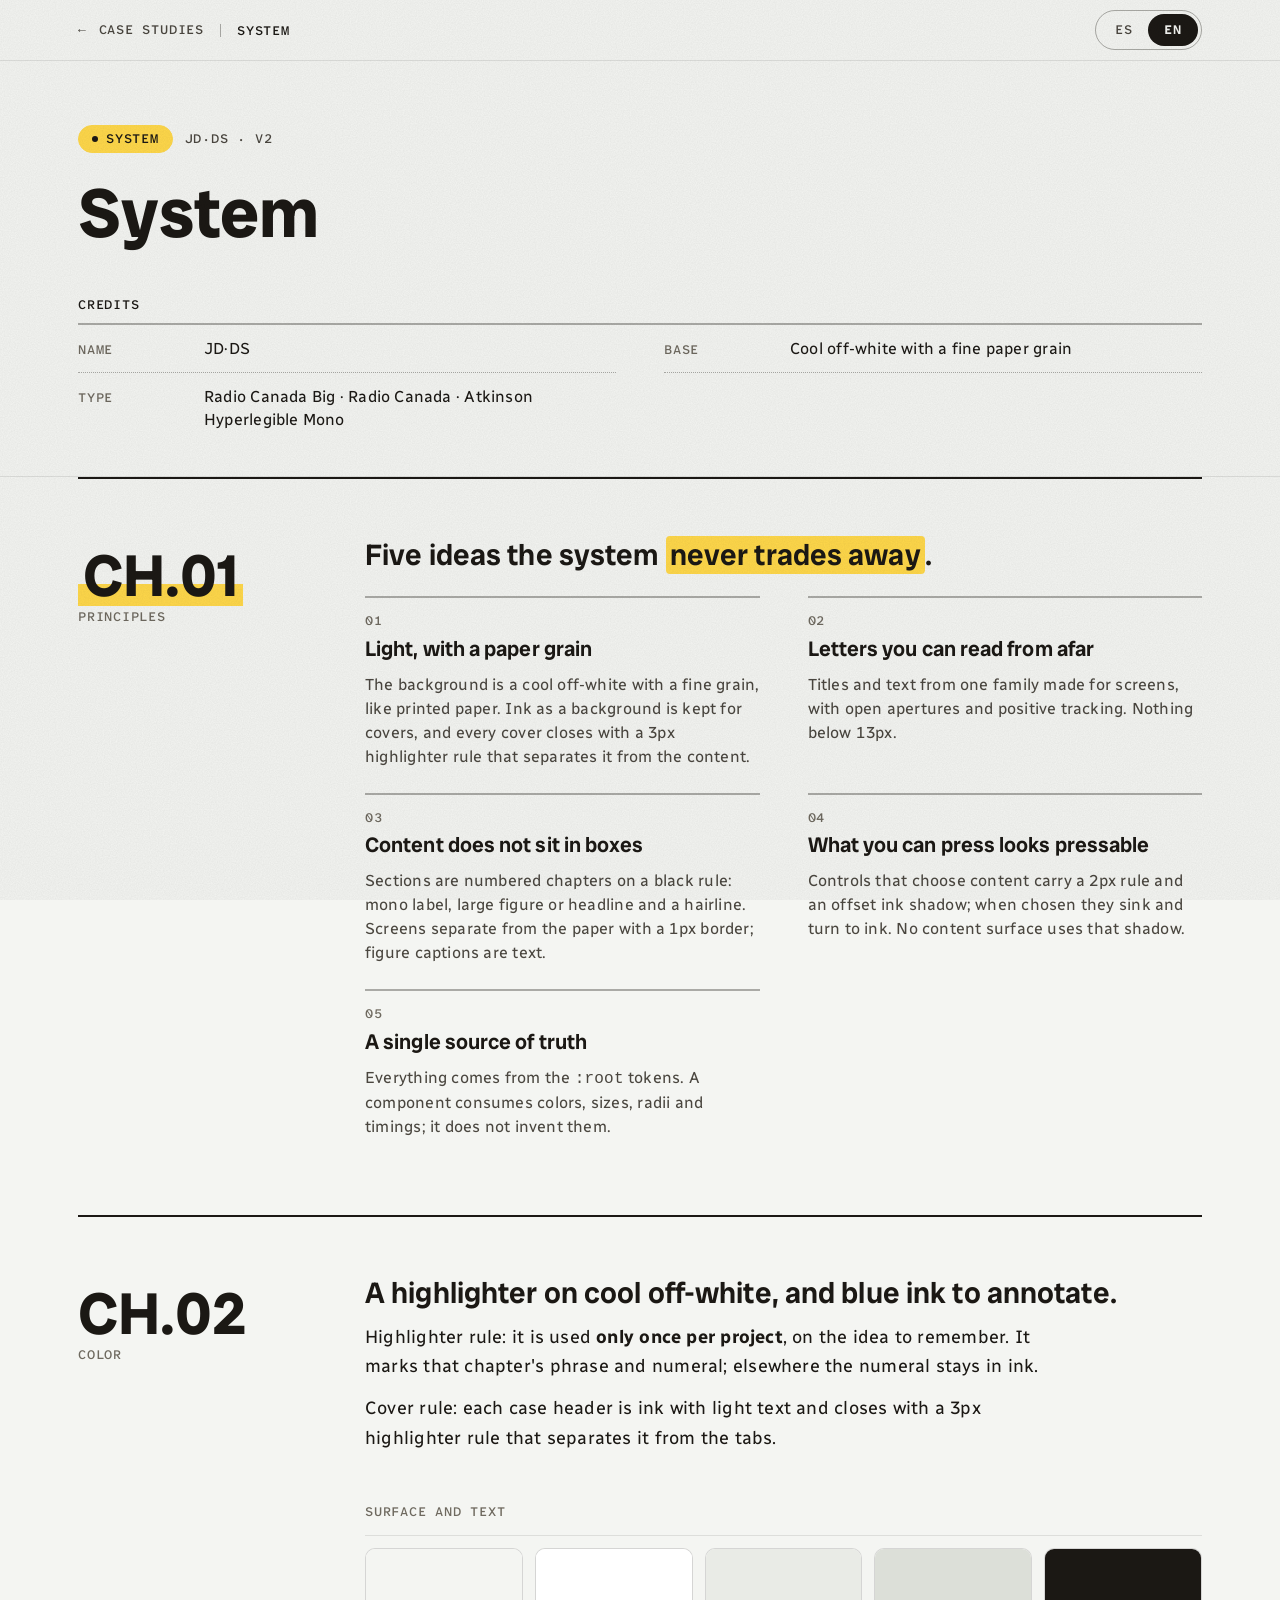
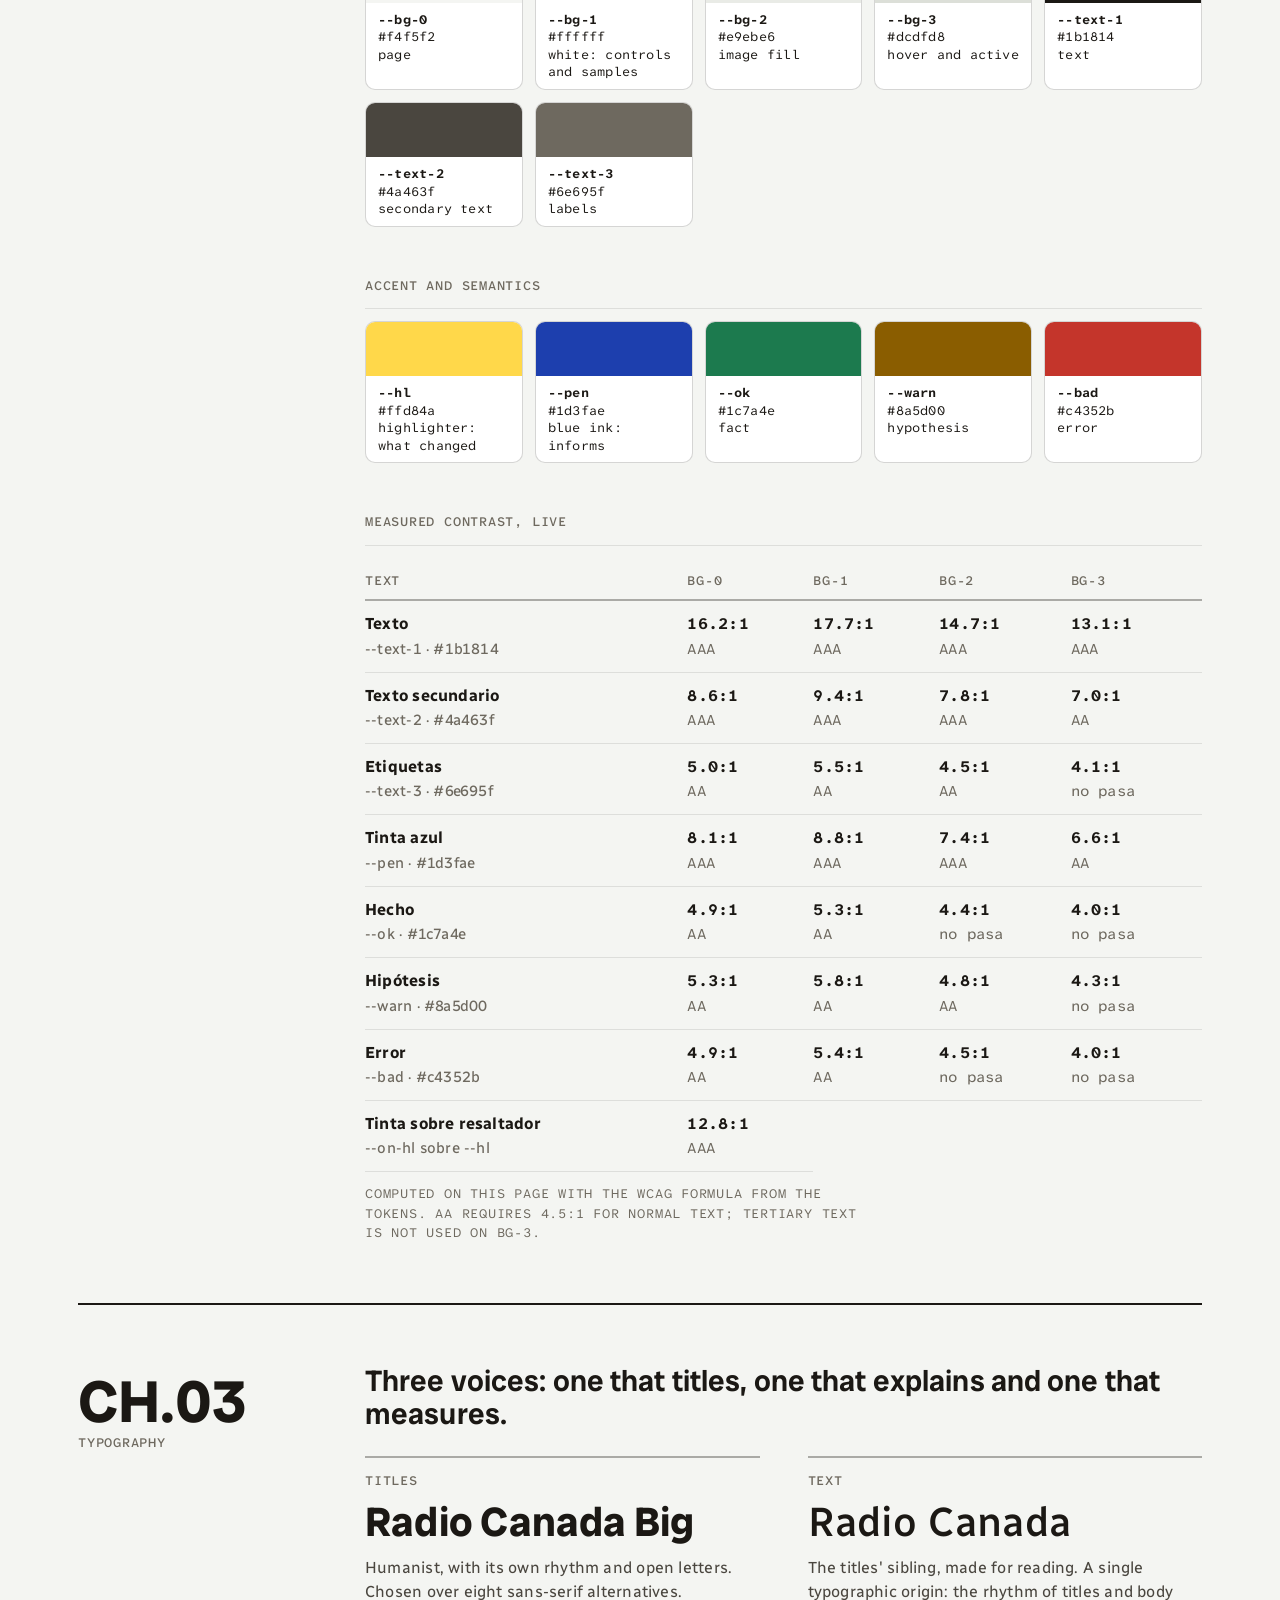
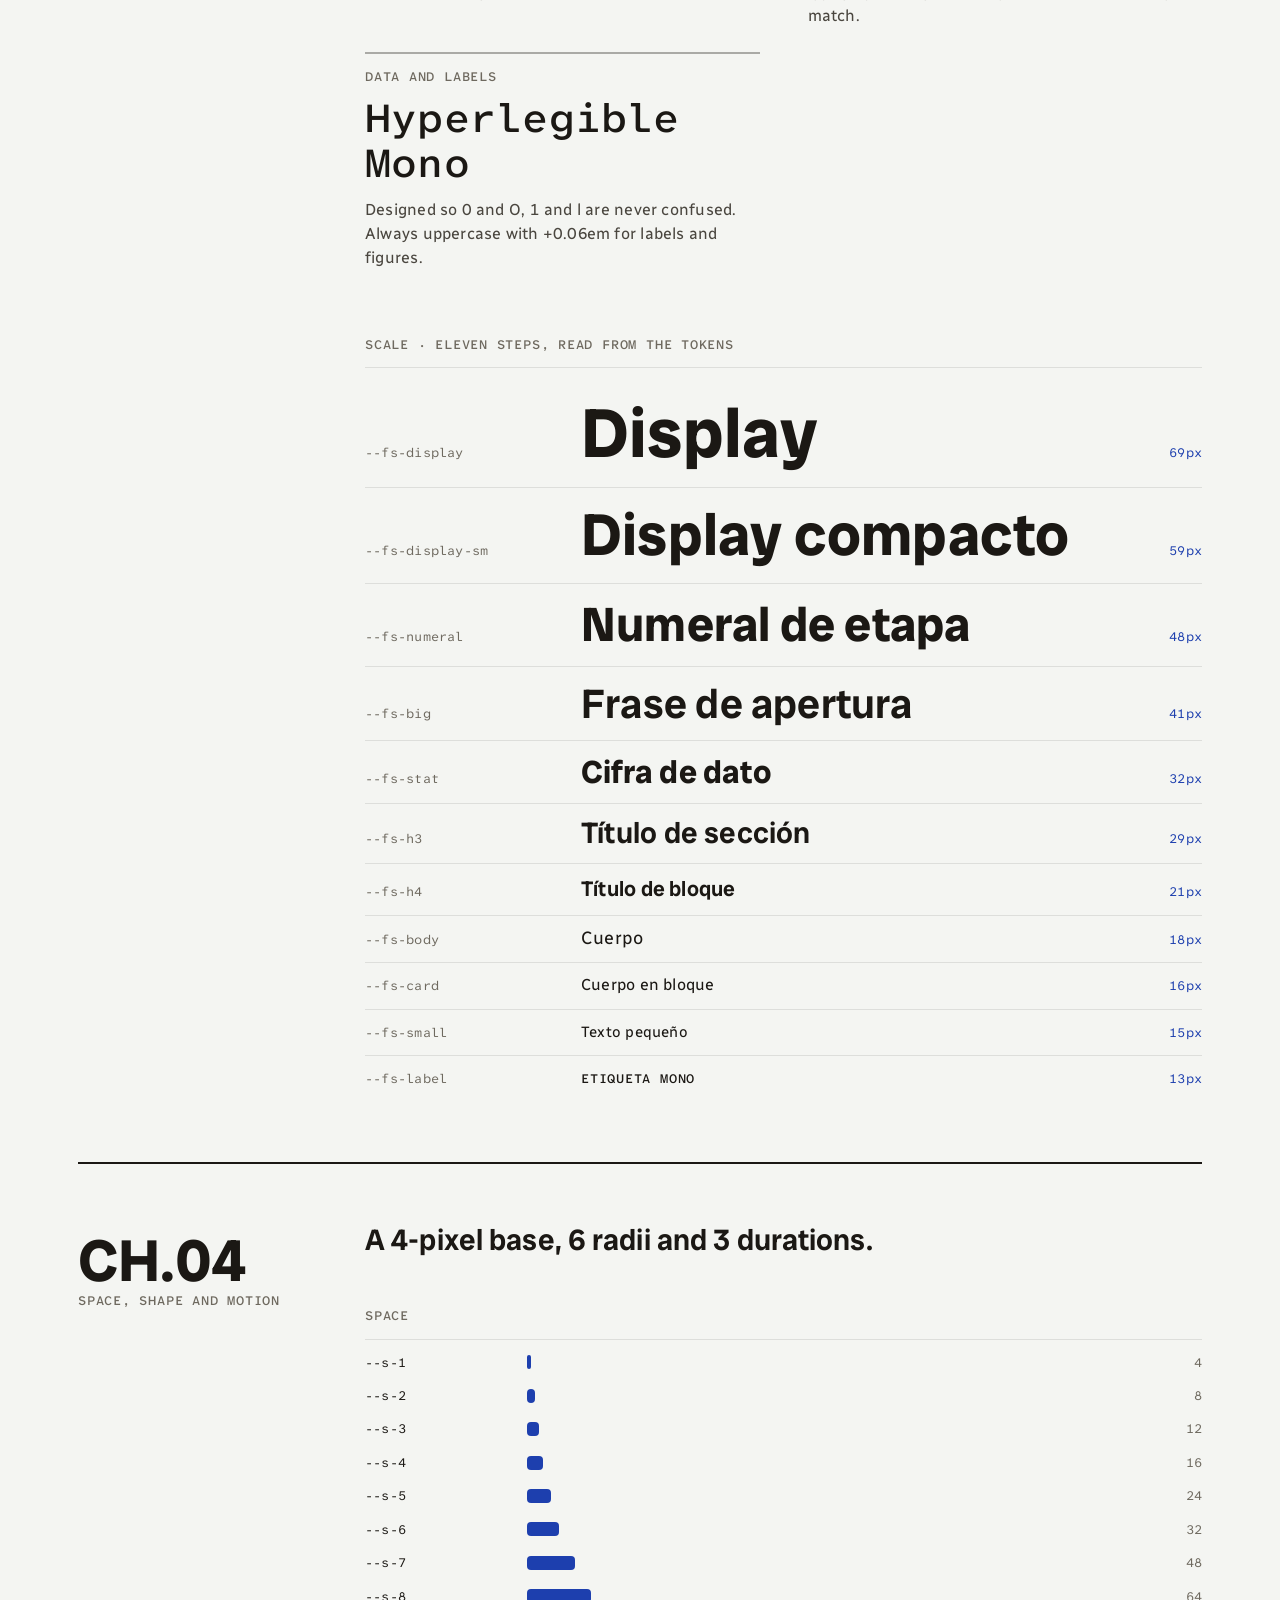
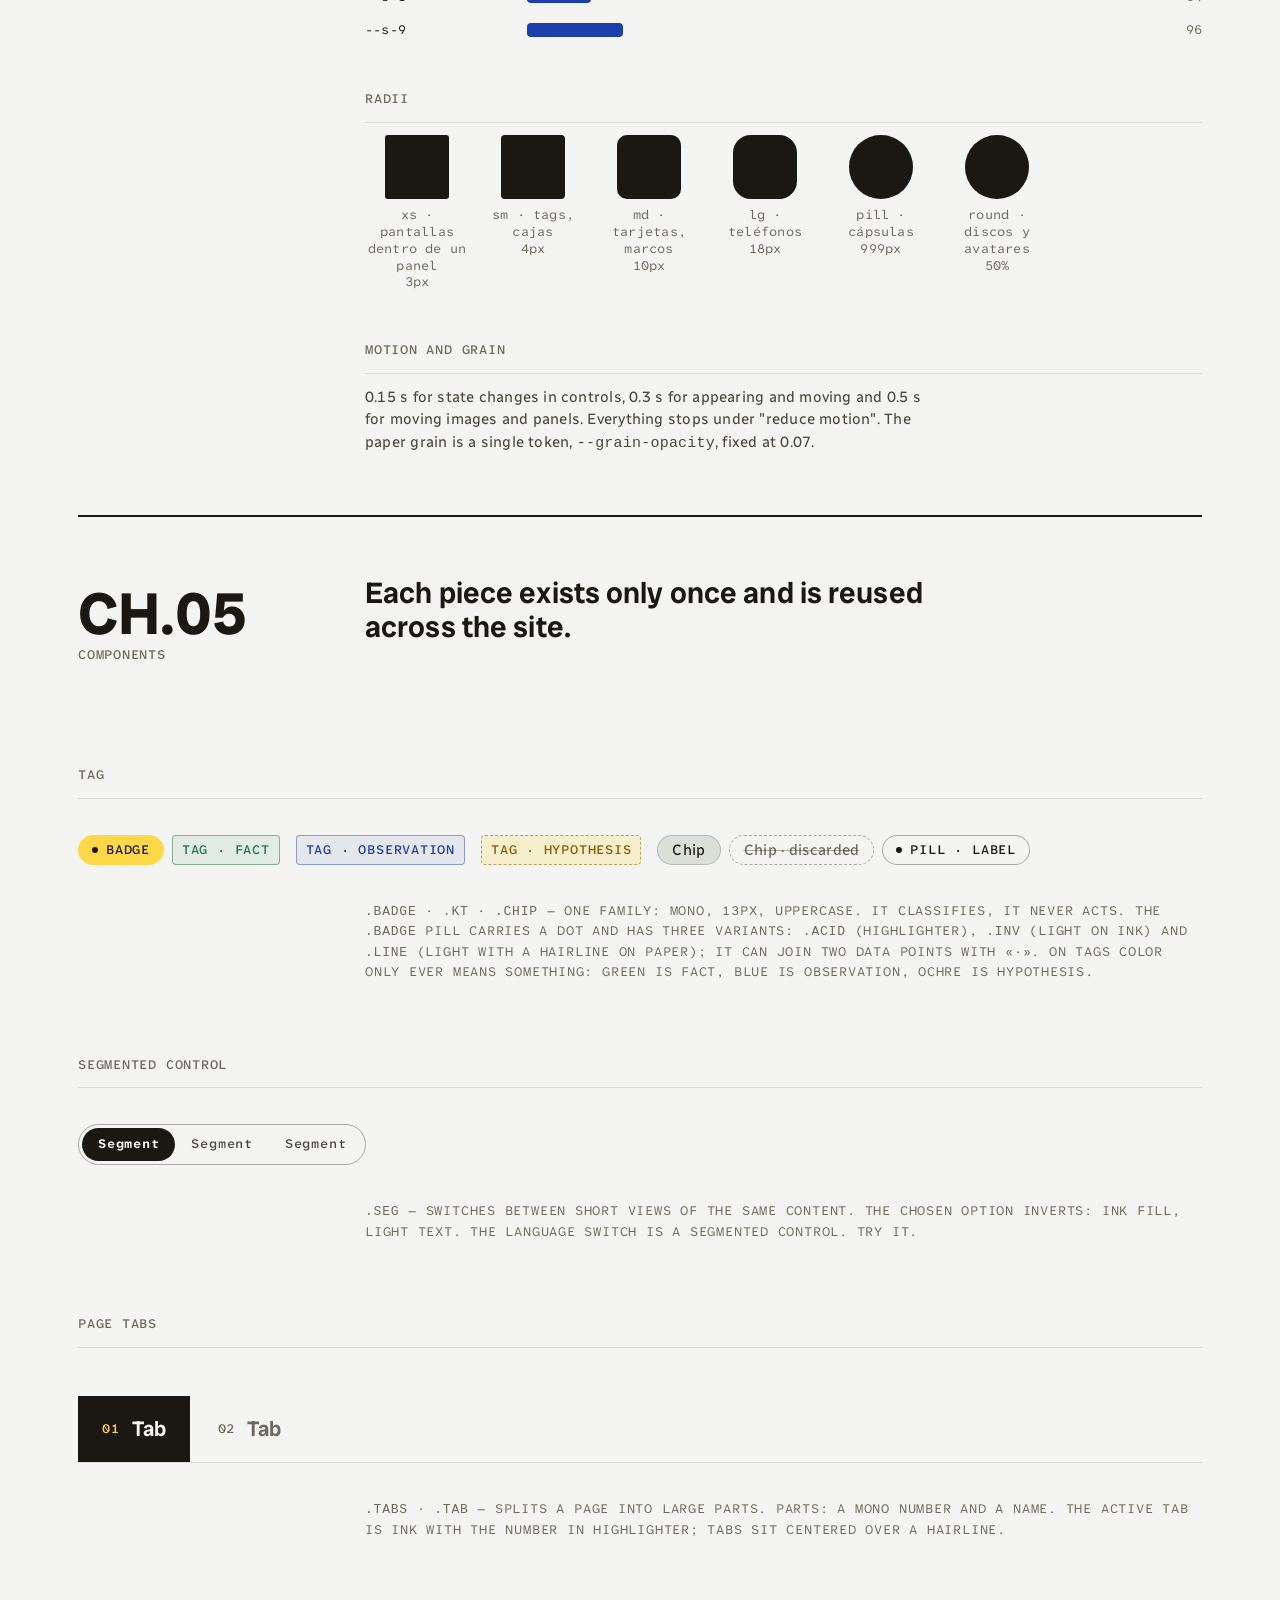
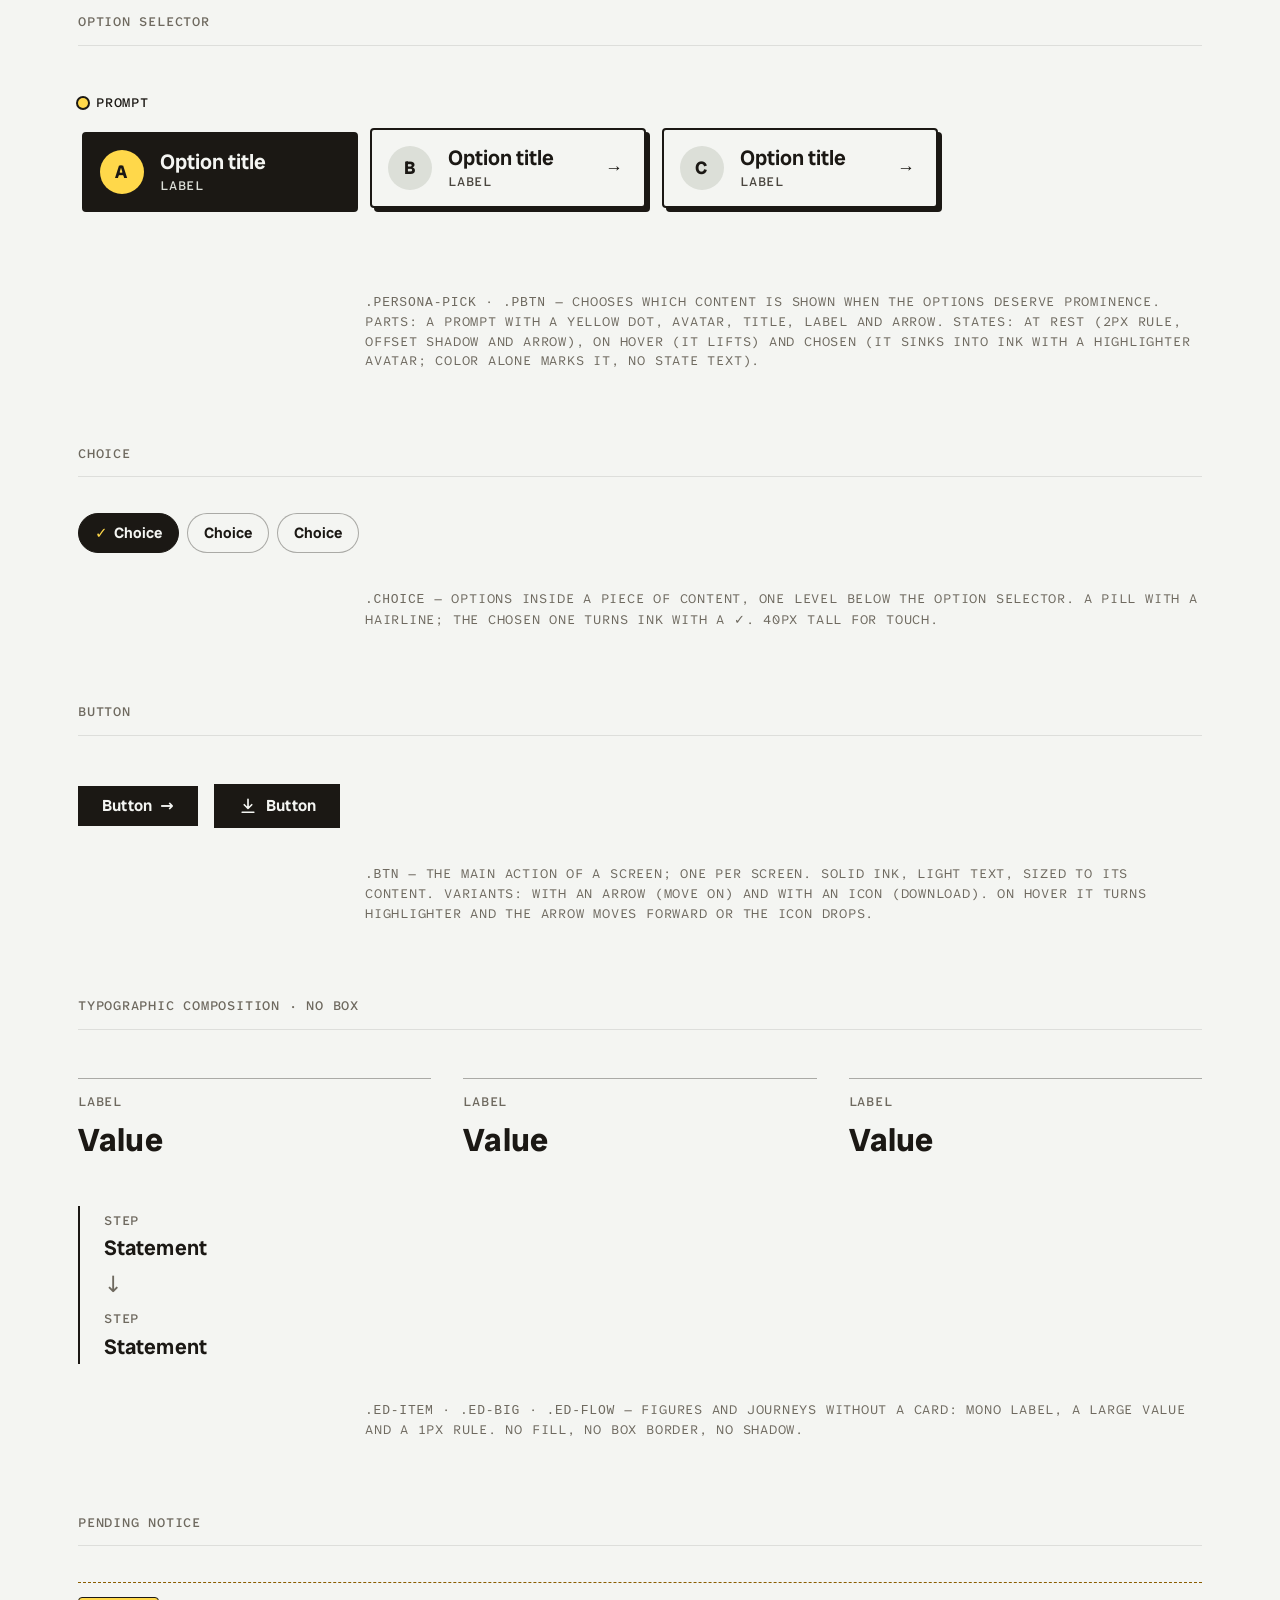
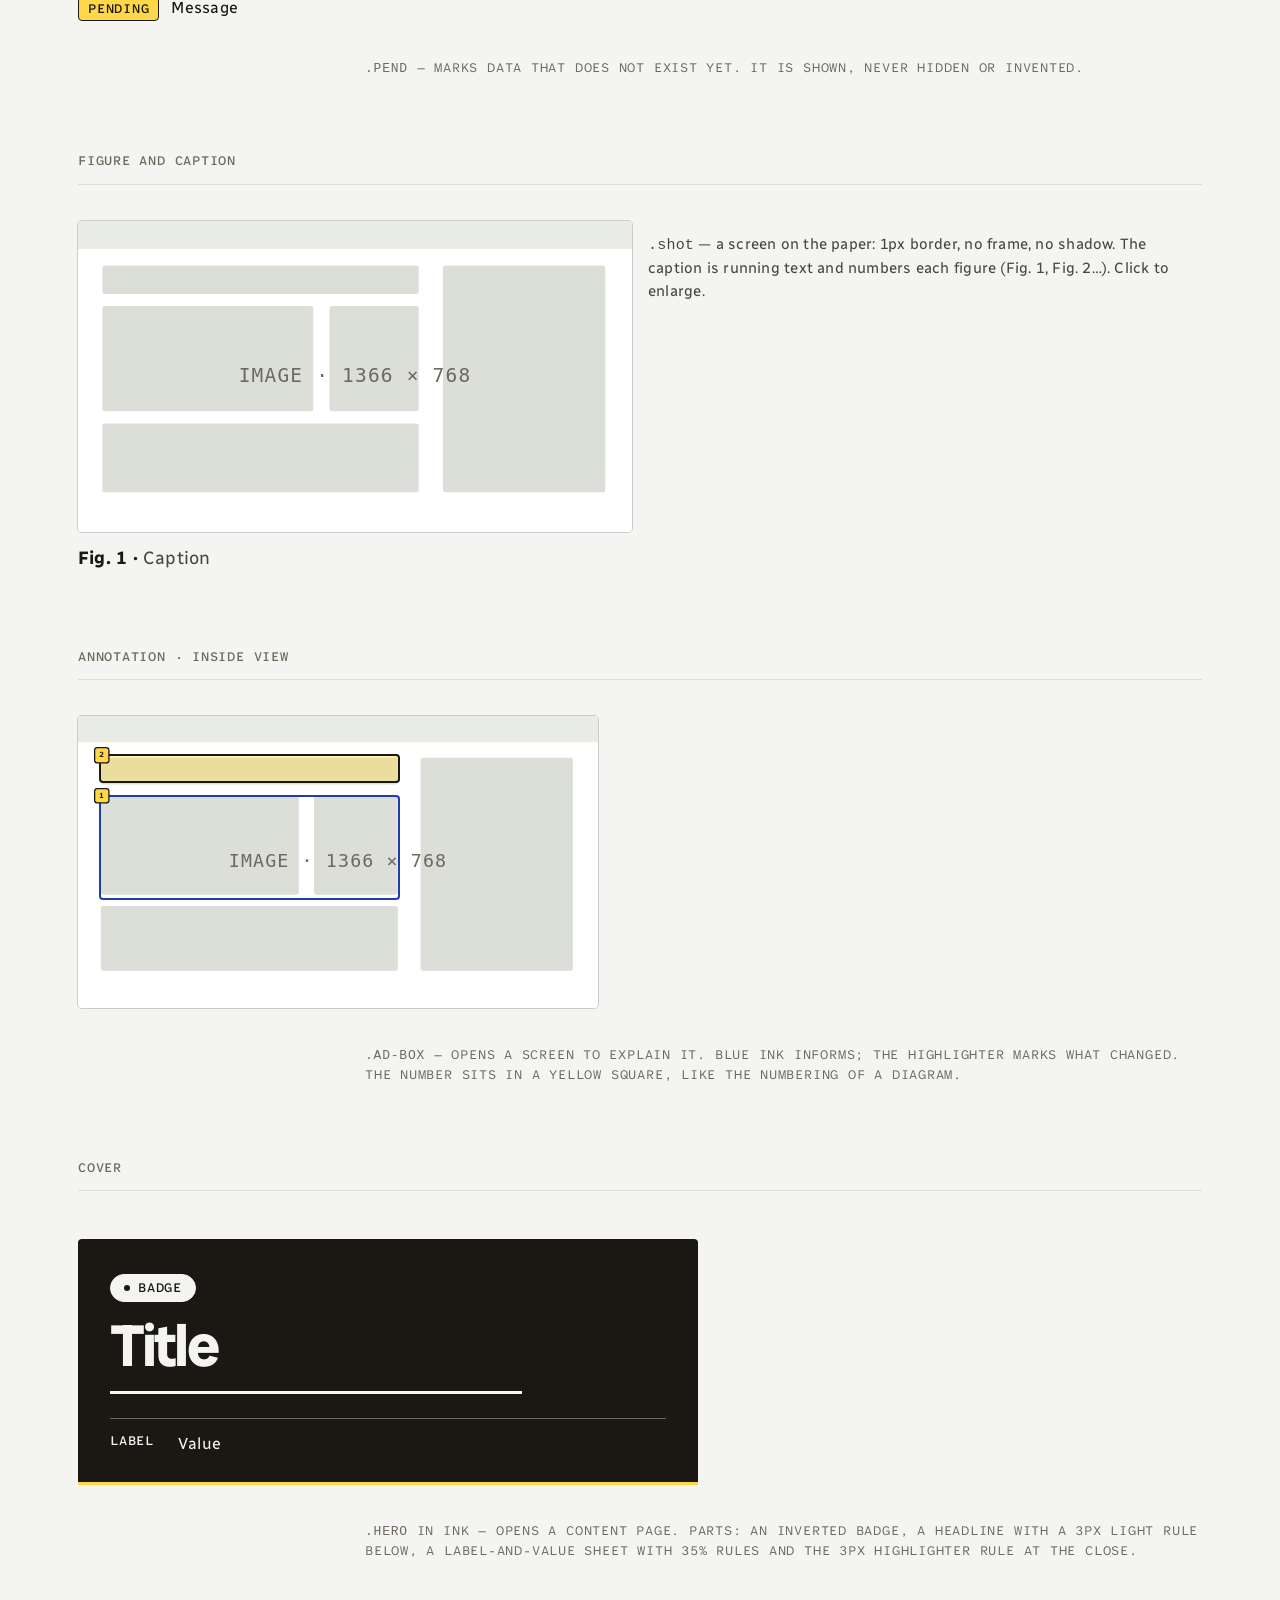
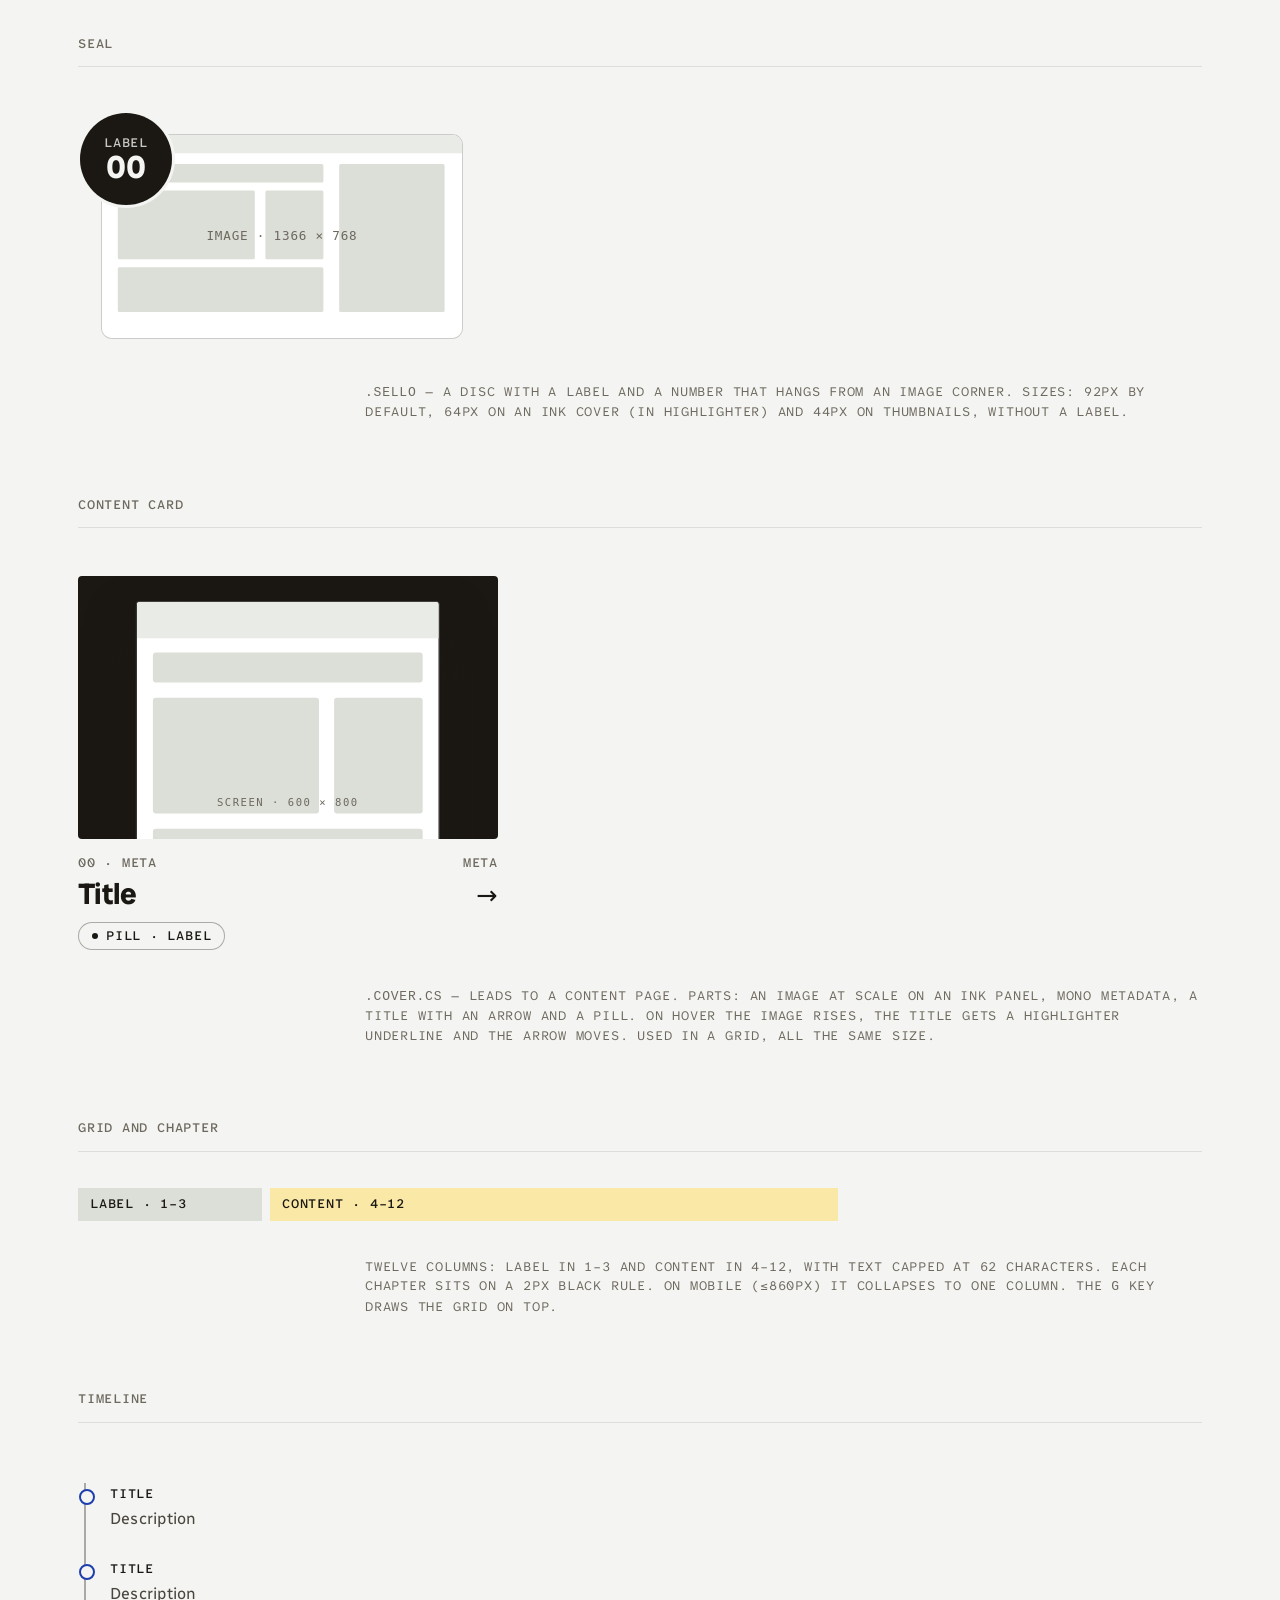
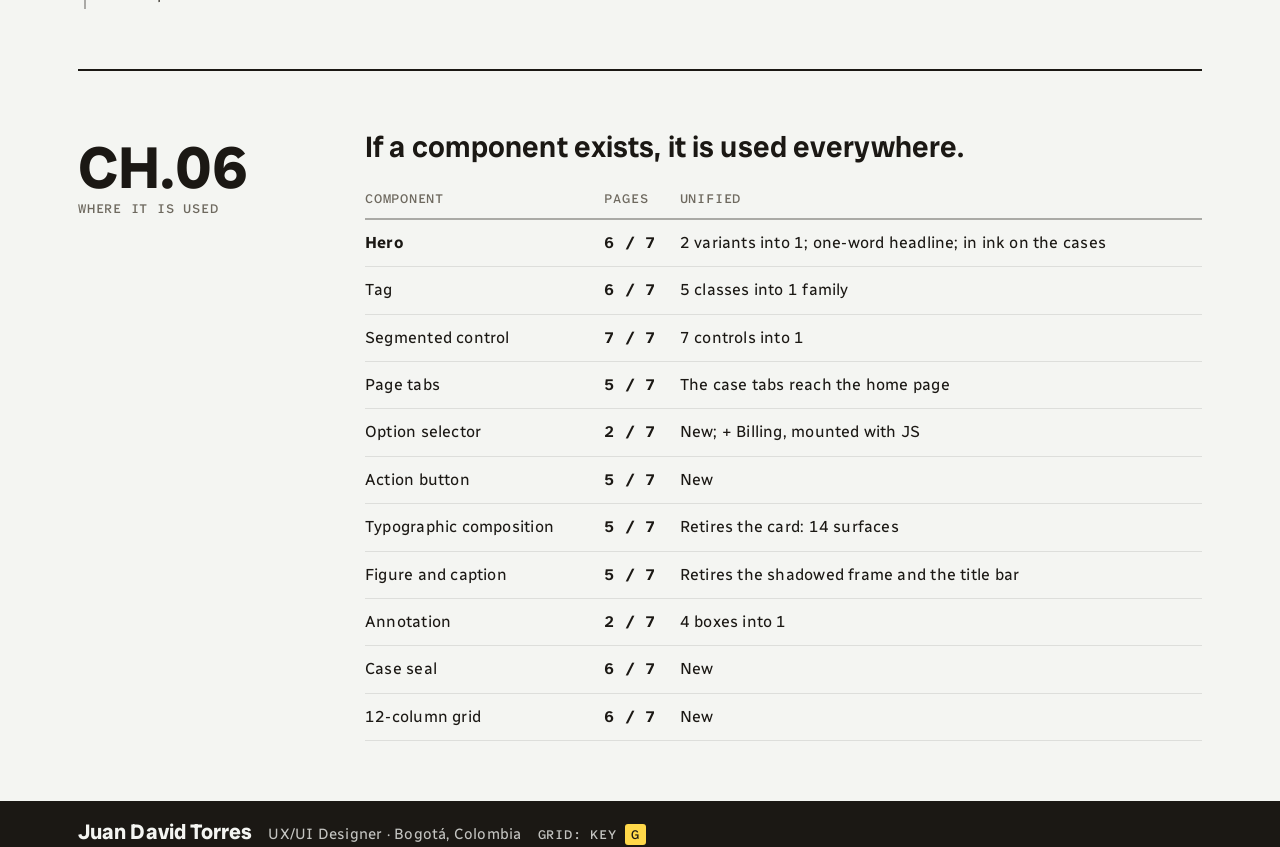
==== commit 10329317: "UI kit: quitar el párrafo de conteo bajo «Dónde se usa» Co-Authored-By: Claude Opus 5.5 <noreply@ant" ====
--- a/sistema.html
+++ b/sistema.html
@@ -8,7 +8,7 @@
 <link rel="preconnect" href="https://fonts.googleapis.com">
 <link rel="preconnect" href="https://fonts.gstatic.com" crossorigin>
 <link href="https://fonts.googleapis.com/css2?family=Atkinson+Hyperlegible+Mono:wght@300..800&family=Radio+Canada+Big:wght@400..700&family=Radio+Canada:wght@300..700&display=swap" rel="stylesheet">
-<link rel="stylesheet" href="assets/jd.css?v=215">
+<link rel="stylesheet" href="assets/jd.css?v=219">
 </head>
 <body class="ed">
 
@@ -269,8 +269,6 @@
           <tr><td lang="es">Rejilla de 12 columnas</td><td lang="en">12-column grid</td><td class="to">6 / 7</td><td><span lang="es">Nuevo</span><span lang="en">New</span></td></tr>
         </tbody>
       </table>
-      <p class="cap mt-4" lang="es"><span class="kt ev">Hecho</span>Conteo del 9 de octubre de 2026 sobre el HTML estático de las 7 páginas; los módulos que se montan con JavaScript no se cuentan (la tarjeta de caso de la portada, el choice y los selectores de Facturación). Antes de unificar había 26 colores, 38 tamaños de letra y 26 radios distintos. Hoy los tokens definen <b data-count="colors">16</b> colores, <b data-count="sizes">11</b> tamaños de letra, <b data-count="radii">6</b> radios y <b data-count="dur">3</b> tiempos; fuera de los tokens quedan <b data-count="loose">0</b> colores escritos a mano. Estas cifras se calculan al abrir la página leyendo <code>jd.css</code>.</p>
-      <p class="cap mt-4" lang="en"><span class="kt ev">Fact</span>Counted on 9 October 2026 over the static HTML of the 7 pages; modules mounted with JavaScript are not counted (the home case card, the choice and Billing's selectors). Before unifying there were 26 colors, 38 font sizes and 26 distinct radii. Today the tokens define <b data-count="colors">16</b> colors, <b data-count="sizes">11</b> font sizes, <b data-count="radii">6</b> radii and <b data-count="dur">3</b> durations; outside the tokens there are <b data-count="loose">0</b> hand-written colors. These figures are computed when the page opens, by reading <code>jd.css</code>.</p>
     </div>
   </div>
 
@@ -283,7 +281,7 @@
 </div></footer>
 
 <script src="assets/site.js?v=75"></script>
-<script src="assets/sistema.js?v=36"></script>
+<script src="assets/sistema.js?v=37"></script>
 <script src="assets/editorial.js?v=1"></script>
 </body>
 </html>
--- a/assets/jd.css
+++ b/assets/jd.css
@@ -1,15 +1,16 @@
 /* ============================================================
-   JD·DS — sistema de diseño del portafolio · v2 (claro)
-   Hueso frío, tinta, resaltador y tinta azul, con ruido fino de
-   papel. Títulos en Radio Canada Big, texto en Radio Canada y
-   datos en Atkinson Hyperlegible Mono. Seguimiento positivo,
-   nada por debajo de 13px y contraste AA en todos los pares.
-   Una sola fuente de verdad: los tokens de :root.
-   ============================================================ */
-
-/* ============ 1 · TOKENS ============ */
-:root{
-  color-scheme:light;
+   JD·DS — sistema de diseño del portafolio
+   Orden del archivo (de lo general a lo particular):
+   1. Tokens  2. Base  3. Layout  4. Componentes  5. Páginas
+   Cada componente vive en un solo bloque, en el orden en que se
+   aplican sus reglas; las reglas de página solo colocan componentes.
+   ============================================================ */
+
+/* ============================================================
+   1 · TOKENS
+   Única fuente de verdad: color, tipografía, espacio, forma, movimiento y layout.
+   ============================================================ */
+:root{color-scheme:light;
 
   /* superficie: hueso frío de página, blanco de tarjeta, tonos de marco */
   --bg-0:#f4f5f2;
@@ -68,12 +69,15 @@
   /* ruido de papel */
   --grain-opacity:.07;
   /* layout */
-  --maxw:1180px;--gutter:28px;
-}
-
-/* ============ 2 · BASE ============ */
+  --maxw:1180px;--gutter:28px;}
+
+/* ============================================================
+   2 · BASE
+   Reset, elementos HTML, grano de papel y utilidades.
+   ============================================================ */
 *{box-sizing:border-box;margin:0;padding:0}
 html{scroll-behavior:smooth;font-size:100%;-webkit-text-size-adjust:100%}
+
 /* ruido fino de papel sobre todo el sitio */
 body::after{content:"";position:fixed;inset:0;pointer-events:none;z-index:60;opacity:var(--grain-opacity);mix-blend-mode:multiply;background-image:url("data:image/svg+xml,%3Csvg xmlns='http://www.w3.org/2000/svg' width='240' height='240'%3E%3Cfilter id='n' x='0' y='0'%3E%3CfeTurbulence type='fractalNoise' baseFrequency='.85' numOctaves='2' stitchTiles='stitch'/%3E%3CfeColorMatrix values='0 0 0 0 0 0 0 0 0 0 0 0 0 0 0 0 0 0 .9 0'/%3E%3C/filter%3E%3Crect width='100%25' height='100%25' filter='url(%23n)'/%3E%3C/svg%3E")}
 body{counter-reset:fig;background:var(--bg-0);color:var(--text-1);font-family:var(--f-text);font-size:var(--fs-body);font-weight:400;line-height:var(--lh-text);letter-spacing:var(--ls-text);-webkit-font-smoothing:antialiased;text-rendering:optimizeLegibility}
@@ -84,15 +88,10 @@
 :focus-visible{outline:2px solid var(--pen);outline-offset:3px;border-radius:var(--r-sm)}
 html[data-lang="es"] [lang="en"]{display:none!important}
 html[data-lang="en"] [lang="es"]{display:none!important}
-.wrap{max-width:var(--maxw);margin:0 auto;padding:0 var(--gutter)}
-
-/* ============ 3 · TIPOGRAFÍA ============ */
 .mono{font-family:var(--f-mono);font-size:var(--fs-label);letter-spacing:var(--ls-label);text-transform:uppercase;font-weight:500}
 .mute{color:var(--text-3)}
-
 .big{font-family:var(--f-display);font-size:var(--fs-big);line-height:var(--lh-tight);letter-spacing:var(--ls-display);font-weight:600}
 .big+.big{margin-top:0}
-.pull{font-family:var(--f-display);font-size:var(--fs-h3);line-height:1.2;letter-spacing:var(--ls-display);font-weight:600;border-left:6px solid var(--hl);padding-left:var(--s-5);margin:var(--s-2) 0}
 .cap{font-family:var(--f-mono);font-size:var(--fs-label);letter-spacing:var(--ls-label);text-transform:uppercase;color:var(--text-3);line-height:1.5}
 .cap a{color:var(--text-1);text-decoration:underline;text-underline-offset:3px}
 .cap a:hover{background:var(--hl);color:var(--on-hl);text-decoration:none}
@@ -103,587 +102,93 @@
 strong,b{font-weight:700}
 
 /* utilidades de espacio (reemplazan los estilos en línea) */
-.mt-3{margin-top:var(--s-3)}.mt-4{margin-top:var(--s-4)}.mt-5{margin-top:var(--s-5)}.mt-7{margin-top:var(--s-7)}
-
-/* ============ 4 · LAYOUT ============ */
+.mt-3{margin-top:var(--s-3)}
+.mt-4{margin-top:var(--s-4)}
+.mt-5{margin-top:var(--s-5)}
+.mt-7{margin-top:var(--s-7)}
+html[data-lang="en"] .sec>h2 b::before{content:"Ch."}
+
+/* seleccionado: fondo claro invertido, siempre igual en todo el sitio */
+html[data-lang="es"] .lang button[data-set="es"],html[data-lang="en"] .lang button[data-set="en"]{background:var(--text-1);color:var(--bg-0);border-color:var(--text-1);font-weight:700}
+html[data-lang="en"] .hero-img[data-bug-en]::after{content:attr(data-bug-en)}
+html[data-lang="en"] .meta::before{content:"Credits"}
+@media (prefers-reduced-motion:reduce){
+  html{scroll-behavior:auto}
+}
+html.rail-open{scroll-behavior:auto}
+@media (max-width:980px){
+  html.rail-open{overflow:auto}
+}
+html[data-lang="en"] .pv-open::after{content:"Preview"}
+
+/* RESALTADOR PARAMETRIZADO · una sola vez por proyecto
+   El amarillo marca la idea que debe recordarse: un capítulo `.sec.key` por caso.
+   Fuera de él, <mark> es texto normal y el numeral de capítulo va en tinta. */
+body.ed mark{background:none;color:inherit;padding:0;border-radius:0}
+
+/* ============================================================
+   3 · LAYOUT
+   Contenedor, capítulos numerados, rejillas y retícula editorial.
+   ============================================================ */
+.wrap{max-width:var(--maxw);margin:0 auto;padding:0 var(--gutter)}
+
 /* sección: etiqueta numerada a la izquierda, contenido a la derecha */
 .sec{display:grid;grid-template-columns:200px 1fr;gap:var(--s-5) var(--s-7);padding:var(--s-7) 0;border-top:1px solid var(--line-1)}
 .sec:first-of-type{border-top:0}
 .sec>h2{font-family:var(--f-mono);font-size:var(--fs-label);font-weight:500;letter-spacing:var(--ls-label);text-transform:uppercase;color:var(--text-3);padding-top:var(--s-2)}
 .sec>h2 b{display:block;width:fit-content;font-family:var(--f-display);font-size:var(--fs-display-sm);line-height:1;font-weight:700;letter-spacing:0;color:var(--text-1);background:linear-gradient(transparent 62%,var(--hl) 62%);padding:0 .08em}
-
-html[data-lang="en"] .sec>h2 b::before{content:"Ch."}
 .sec.full{grid-template-columns:1fr}
 .sec.full>h2{padding-top:0;display:flex;gap:var(--s-3);align-items:baseline}
 .sec.full>h2 b{display:inline;width:auto;font-size:var(--fs-h3);margin:0}
-
 .sec h3{font-family:var(--f-display);font-size:var(--fs-h3);line-height:var(--lh-tight);letter-spacing:var(--ls-display);font-weight:600;margin-bottom:var(--s-4)}
 .sec p+p{margin-top:var(--s-3)}
 .sec>.assume{grid-column:2}
-.panel{display:none;padding:var(--s-8) 0 var(--s-9)}
-.panel.on{display:block}
 
 /* rejillas */
 .two{display:grid;grid-template-columns:1fr 1fr;gap:var(--s-4)}
-.row3{display:grid;grid-template-columns:repeat(3,1fr);gap:var(--s-4)}
-.docs{display:grid;gap:var(--s-4)}
-
-.hyps,.fit,.chain{display:grid;gap:var(--s-4)}
-.result{display:grid;grid-template-columns:repeat(3,1fr);gap:var(--s-4)}
-
-.metrics{display:grid;grid-template-columns:repeat(auto-fit,minmax(210px,1fr));gap:var(--s-3)}
-.film,.fdr-film{display:grid;grid-template-columns:repeat(2,1fr);gap:var(--s-4);align-items:start}
-
+.film{display:grid;grid-template-columns:repeat(2,1fr);gap:var(--s-4);align-items:start}
 .stats{display:grid;grid-template-columns:repeat(4,1fr);gap:var(--s-3)}
 
-/* ============ 5 · PRIMITIVAS ============ */
-/* — Etiqueta (tag): una sola familia para badge, kt, tag, chip — */
-.badge,.tag,.kt,.chip,.pend b.tg{font-family:var(--f-mono);font-size:var(--fs-label);letter-spacing:var(--ls-label);text-transform:uppercase;font-weight:500;line-height:1.2;border-radius:var(--r-sm);border:1px solid var(--line-3);color:var(--text-1);display:inline-flex;align-items:center;gap:var(--s-2);padding:3px 9px}
-.badge{border-radius:var(--r-pill);padding:5px 13px}
-.badge::before{content:"";width:6px;height:6px;border-radius:var(--r-round);background:currentColor}
-.badge.acid{background:var(--hl);border-color:var(--hl);color:var(--on-hl)}
-/* variantes de la pill: acid (resaltador), inv (clara sobre tinta), line (clara con filete sobre papel) */
-.badge.inv{background:var(--bg-0);border-color:var(--bg-0);color:var(--text-1)}
-.badge.line{flex:none;background:var(--bg-0);border-color:var(--line-3);color:var(--text-1)}
-.tag{margin-left:var(--s-3);vertical-align:middle}
-.kt{margin-right:var(--s-2);vertical-align:2px}
-/* semántica del conocimiento (ux-strategist) */
-.kt.ev,.tag{color:var(--ok);border-color:color-mix(in srgb,var(--ok) 50%,transparent);background:color-mix(in srgb,var(--ok) 8%,transparent)}
-.kt.ob{color:var(--pen);border-color:color-mix(in srgb,var(--pen) 45%,transparent);background:color-mix(in srgb,var(--pen) 7%,transparent)}
-.kt.hi{color:var(--warn);border-color:color-mix(in srgb,var(--warn) 55%,transparent);background:color-mix(in srgb,var(--hl) 22%,transparent);border-style:dashed}
-.tag.no{color:var(--text-3);border-color:var(--line-3);background:none}
-.chip{border-radius:var(--r-pill);padding:5px 14px;font-family:var(--f-text);text-transform:none;letter-spacing:var(--ls-small);font-size:var(--fs-small);font-weight:430}
-.chip.fill{background:var(--bg-3);border-color:var(--line-2)}
-.chip.no{border-style:dashed;color:var(--text-3);text-decoration:line-through;text-decoration-color:var(--line-3)}
-
-.chips{display:flex;flex-wrap:wrap;gap:var(--s-2)}
-
 /* — Índice numerado (círculo) — */
-.list li b,.hyp .num,.ds-item .num,.ad-notes li>b{display:inline-grid;place-items:center;flex:none;font-family:var(--f-mono);font-weight:600;font-size:var(--fs-label);letter-spacing:0;border-radius:var(--r-round);border:1px solid var(--line-3);color:var(--text-1);background:var(--bg-2);min-width:32px;height:32px;padding:0 var(--s-2)}
-.ad-notes li.on>b,.ds-item.hot .num{background:var(--hl);border-color:var(--hl);color:var(--on-hl)}
 
 /* — Tarjeta: una sola superficie para reason, job, hyp, metric, dir, tweak, eff-card, tk-card, cc, list li, card — */
-.card,.reason,.hyp,.metric,.list li,.ds-item{background:var(--bg-1);border:1px solid var(--line-2);border-radius:var(--r-md);padding:var(--s-5);color:var(--text-1)}
-.card .mono,.metric .mono{display:block;margin-bottom:var(--s-3);color:var(--text-3)}
-.card p,.hyp p,.reason ul,.metric{font-size:var(--fs-card);line-height:1.55}
-.card h4,.reason h4,.hyp h4,.docs h4,.principle h4{font-family:var(--f-display);font-size:var(--fs-h4);line-height:1.2;font-weight:600;letter-spacing:var(--ls-display)}
-.reason h4{margin-bottom:var(--s-3)}
-/* énfasis: fondo elevado + marca de señal */
-.hyp.sel,.lvl.l1{background:var(--bg-1);border-color:var(--text-1);box-shadow:4px 4px 0 var(--hl)}
-.hyp.out{border-style:dashed;opacity:.8}
-
-.metric .mono{color:var(--pen)}
+
 /* abierto: título con filete, sin caja */
-.docs{grid-template-columns:repeat(2,minmax(0,1fr));gap:var(--s-2) var(--s-7)}
+.docs{display:grid;grid-template-columns:repeat(2,minmax(0,1fr));gap:var(--s-2) var(--s-7)}
 .docs>div{border-top:2px solid var(--line-3);padding:var(--s-3) 0 var(--s-4)}
-.docs h4{margin:var(--s-1) 0 var(--s-2)}
+.docs h4{font-family:var(--f-display);font-size:var(--fs-h4);line-height:1.2;font-weight:600;letter-spacing:var(--ls-display);margin:var(--s-1) 0 var(--s-2)}
 .docs p{font-size:var(--fs-card);line-height:1.5;color:var(--text-2)}
 .docs .mono{display:block}
-.principle{border-top:2px solid var(--line-3);padding-top:var(--s-4)}
-.principle b{font-family:var(--f-mono);font-size:var(--fs-label);letter-spacing:var(--ls-label);color:var(--pen);display:block;margin-bottom:var(--s-2)}
-.principle p{font-size:var(--fs-card);color:var(--text-2)}
-
-/* — Viñetas de lista — */
-.reason ul{list-style:none;display:grid;gap:var(--s-3)}
-.reason li{padding-left:var(--s-4);position:relative}
-.reason li::before{content:"";position:absolute;left:0;top:.65em;width:6px;height:6px;border-radius:var(--r-round);background:var(--pen)}
 .list{list-style:none;display:grid;grid-template-columns:repeat(auto-fit,minmax(230px,1fr));gap:var(--s-3)}
 .list:has(li:nth-child(4)){grid-template-columns:repeat(2,1fr)}
-.list li{display:flex;flex-direction:column;gap:var(--s-3);border-top:2px solid var(--text-1);font-size:var(--fs-card);line-height:1.5}
-.list li b{align-self:flex-start}
-.assume>.mono{display:block;margin-bottom:var(--s-3);color:var(--text-3)}
-
-/* — Aviso de pendiente — */
-.pend{border:1.5px dashed var(--warn);background:color-mix(in srgb,var(--hl) 26%,transparent);border-radius:var(--r-md);padding:var(--s-4) var(--s-5);font-size:var(--fs-card);color:var(--text-1)}
-.pend b.tg{background:var(--hl);border-color:var(--text-1);color:var(--on-hl);margin-right:var(--s-3);white-space:nowrap}
-
-.result .pend{display:flex;flex-direction:column;gap:var(--s-2);min-height:120px}
-.result .pend strong{font-family:var(--f-display);font-size:var(--fs-h4);color:var(--text-1)}
-
-.window{margin-top:var(--s-4);display:inline-flex;gap:var(--s-3);align-items:baseline;border:1px dashed var(--line-3);border-radius:var(--r-pill);padding:6px var(--s-4);font-size:var(--fs-small)}
-.window b{font-family:var(--f-mono);font-size:var(--fs-label);letter-spacing:var(--ls-label);text-transform:uppercase;font-weight:500}
-
-/* — Control segmentado: opciones sueltas (tabs de opciones) e interruptor agrupado — */
-.persona-nav{display:flex;flex-wrap:wrap;gap:var(--s-2)}
-
-.persona-nav{margin-bottom:var(--s-7)}
-.pbtn,.lang button,.seg button{cursor:pointer;border:1px solid var(--line-3);background:none;color:var(--text-2);border-radius:var(--r-sm);padding:var(--s-2) var(--s-4);font-family:var(--f-mono);font-size:var(--fs-label);font-weight:500;letter-spacing:var(--ls-label);line-height:1.3;transition:background var(--dur-1),color var(--dur-1),border-color var(--dur-1)}
-
-.pbtn:hover,.lang button:hover,.seg button:hover{background:var(--bg-3);color:var(--text-1)}
-/* seleccionado: fondo claro invertido, siempre igual en todo el sitio */
-.pbtn[aria-selected="true"],.seg button[aria-selected="true"],html[data-lang="es"] .lang button[data-set="es"],html[data-lang="en"] .lang button[data-set="en"]{background:var(--text-1);color:var(--bg-0);border-color:var(--text-1);font-weight:700}
-.lang,.seg{display:inline-flex;justify-self:start;width:fit-content;border:1px solid var(--line-3);border-radius:var(--r-pill);padding:3px}
-.lang button,.seg button{border:0;border-radius:var(--r-pill)}
-
-.pbtn{display:flex;align-items:center;gap:var(--s-3);border-radius:var(--r-pill);padding:var(--s-3) var(--s-5) var(--s-3) var(--s-3);font-family:var(--f-display);font-size:var(--fs-body);letter-spacing:0;font-weight:600}
-.pbtn small{font-family:var(--f-mono);font-size:var(--fs-label);font-weight:500;letter-spacing:var(--ls-label);text-transform:uppercase;opacity:.7}
-.pbtn .dot{width:30px;height:30px;border-radius:var(--r-round);background:var(--bg-3);display:grid;place-items:center;font-size:var(--fs-label)}
-.pbtn[aria-selected="true"] .dot{background:var(--hl);color:var(--on-hl)}
-.pcase{display:none}.pcase.on{display:block}
-
-/* — Botón / control de acción — */
-.ad-zoom{cursor:pointer;background:none;border:1px solid var(--line-3);border-radius:var(--r-pill);padding:var(--s-2) var(--s-4);font-family:var(--f-mono);font-size:var(--fs-label);font-weight:500;letter-spacing:var(--ls-label);text-transform:uppercase;color:var(--text-1);transition:background var(--dur-1),color var(--dur-1)}
-.ad-zoom{margin-left:auto;cursor:zoom-in}
-.ad-zoom:hover{background:var(--text-1);color:var(--bg-0)}
-
-/* — Marco (frame): contenedor de pantallas de interfaz clara sobre fondo oscuro — */
-.shot{position:relative;margin:var(--s-5) 0 var(--s-2);background:var(--bg-2);border-radius:var(--r-md);padding:clamp(12px,2.4vw,28px);box-shadow:var(--e-frame);cursor:zoom-in;transition:transform var(--dur-2) var(--ease)}
-.shot:hover{transform:translateY(-3px)}
-.shot img{box-shadow:0 0 0 1px var(--line-2)}
-.shot img,.ad-stage img,.lv img,.ds-phone img,.hero-img img{border-radius:var(--r-sm)}
-.shot img{width:100%}
-.ad-stage,.ds-phone,.lv{background:var(--bg-2);box-shadow:var(--e-frame);border-radius:var(--r-md);overflow:hidden}
-.lv{height:min(780px,82vh);overflow:auto;margin-top:var(--s-5);overscroll-behavior:contain;background:var(--bg-1)}
-.lv img{display:block;width:100%;height:auto;cursor:zoom-in;border-radius:0}
-
-.film .shot,.fdr-film .shot,.a11y-pair .shot{margin:0}
-.fdr-film .shot img{aspect-ratio:1366/1100;object-fit:cover;object-position:top}
-.fdr-film figcaption,.a11y-pair figcaption{display:inline-block;background:var(--text-1);border-left:5px solid var(--hl);font-family:var(--f-mono);font-size:var(--fs-label);letter-spacing:var(--ls-label);text-transform:uppercase;color:var(--bg-0);margin-top:var(--s-3);font-weight:500;line-height:1.4;padding:var(--s-2) var(--s-4) var(--s-2) var(--s-3)}
-
-.shot figcaption::before,.fdr-film figcaption::before,.a11y-pair figcaption::before{counter-increment:fig;content:"Fig. " counter(fig) " · "}
-
-/* — Anotación: caja y marcador numerado. cota = informa · señal = cambió — */
-.ad-box,.ds-box{position:absolute;border:2px solid var(--pen);border-radius:var(--r-sm);transition:opacity var(--dur-2),border-color var(--dur-2),background var(--dur-2),left var(--dur-2),top var(--dur-2),width var(--dur-2),height var(--dur-2)}
-.ad-box{pointer-events:none}
-.ad-box i,.ds-box i{position:absolute;left:-1px;top:-1px;translate:-35% -50%;min-width:2.6cqw;height:2.6cqw;border-radius:.4cqw;background:var(--hl);color:var(--on-hl);font:700 1.5cqw/2.6cqw var(--f-mono);font-style:normal;text-align:center;box-shadow:0 0 0 .25cqw var(--text-1)}
-.ad-box.dim{opacity:.18}
-.ad-box.on:not(.dim){border-color:var(--text-1);background:color-mix(in srgb,var(--hl) 42%,transparent)}
-
-.ds-box{background:color-mix(in srgb,var(--pen) 6%,transparent);cursor:pointer}
-.ds-box.hot{background:color-mix(in srgb,var(--hl) 50%,transparent);border-color:var(--text-1);z-index:3}
-.ds-phone.dim .ds-box:not(.hot){opacity:.25}
-
-/* ============ 6 · COMPONENTES ============ */
-
-/* — Barra superior — */
-.topbar{position:sticky;top:0;z-index:50;background:color-mix(in srgb,var(--bg-0) 88%,transparent);backdrop-filter:blur(12px);border-bottom:1px solid var(--line-1)}
+.list li{background:var(--bg-1);border:1px solid var(--line-2);border-radius:var(--r-md);padding:var(--s-5);color:var(--text-1);display:flex;flex-direction:column;gap:var(--s-3);border-top:2px solid var(--text-1);font-size:var(--fs-card);line-height:1.5}
+.list li b{display:inline-grid;place-items:center;flex:none;font-family:var(--f-mono);font-weight:600;font-size:var(--fs-label);letter-spacing:0;border-radius:var(--r-round);border:1px solid var(--line-3);color:var(--text-1);background:var(--bg-2);min-width:32px;height:32px;padding:0 var(--s-2);align-self:flex-start}
+.film .shot{margin:0}
 .topbar .wrap{display:flex;align-items:center;justify-content:space-between;height:60px}
-.back{font-family:var(--f-mono);font-size:var(--fs-label);letter-spacing:var(--ls-label);text-transform:uppercase;font-weight:500;text-decoration:none;display:flex;gap:var(--s-3);align-items:center;color:var(--text-2)}
-.back:hover{color:var(--pen)}
-
-/* — Hero — */
-.hero{position:relative;padding:var(--s-8) 0 var(--s-6);background:var(--bg-0);border-bottom:1px solid var(--line-1)}
-.hero .eyebrow{display:flex;gap:var(--s-3);align-items:center;flex-wrap:wrap;margin-bottom:var(--s-5)}
-.hero .eyebrow .mono{color:var(--text-2)}
-.hero h1{font-family:var(--f-display);font-weight:700;font-size:var(--fs-display);line-height:1.06;letter-spacing:var(--ls-display);max-width:16ch}
-.hero h1 em{font-style:normal;background:linear-gradient(transparent 58%,var(--hl) 58%);padding:0 .06em}
-
-.hero-grid{display:grid;grid-template-columns:minmax(0,1fr) minmax(0,1.1fr);gap:var(--s-8);align-items:center}
-.hero-img{position:relative}
-.hero-img[data-bug]::after{content:attr(data-bug);position:absolute;top:var(--s-3);right:var(--s-3);background:var(--hl);color:var(--on-hl);font:700 var(--fs-label)/1 var(--f-mono);letter-spacing:var(--ls-label);text-transform:uppercase;padding:7px 11px;border-radius:var(--r-sm)}
-html[data-lang="en"] .hero-img[data-bug-en]::after{content:attr(data-bug-en)}
-.hero-img img{width:100%;height:auto;border-radius:var(--r-md);box-shadow:var(--e-frame)}
-.hero--compact h1{font-size:var(--fs-display-sm);max-width:none}
-.meta{display:grid;grid-template-columns:repeat(2,1fr);gap:0 var(--s-7);margin-top:var(--s-7)}
-.meta::before{content:"Ficha técnica";grid-column:1/-1;font:500 var(--fs-label)/1 var(--f-mono);letter-spacing:var(--ls-label);text-transform:uppercase;color:var(--text-1);padding-bottom:var(--s-3);border-bottom:2px solid var(--line-3)}
-html[data-lang="en"] .meta::before{content:"Credits"}
-.meta>div{display:grid;grid-template-columns:110px 1fr;gap:var(--s-4);padding:var(--s-3) 0;border-bottom:1px dotted var(--line-3);align-items:baseline}
-.meta>div:last-child,.meta>div:nth-last-child(2):nth-child(odd){border-bottom:0}
-.meta dt{font-family:var(--f-mono);font-size:var(--fs-label);letter-spacing:var(--ls-label);text-transform:uppercase;color:var(--text-3);font-weight:500}
-.meta dd{font-size:var(--fs-card);line-height:1.45;color:var(--text-1)}
-
-/* — Pestañas de página — */
-.tabs-bar{position:sticky;top:60px;z-index:40;background:color-mix(in srgb,var(--bg-0) 92%,transparent);backdrop-filter:blur(12px);border-bottom:1px solid var(--line-1)}
 .tabs-bar .wrap{display:flex;align-items:center;justify-content:center;gap:var(--s-5)}
-.tabs{display:flex;gap:var(--s-1)}
-.tab{background:none;border:0;cursor:pointer;font-family:var(--f-display);font-size:var(--fs-h4);font-weight:600;letter-spacing:0;padding:var(--s-4) var(--s-5);color:var(--text-3);position:relative;display:flex;align-items:center;gap:var(--s-3);transition:color var(--dur-1)}
-.tab .n{font-family:var(--f-mono);font-size:var(--fs-label);font-weight:500;letter-spacing:var(--ls-label)}
-.tab:hover{color:var(--text-1)}
-.tab[aria-selected="true"]{color:var(--bg-0);background:var(--text-1)}
-.tab[aria-selected="true"] .n{color:var(--hl)}
-/* — Continuar a la siguiente pestaña: mismo aspecto que la pestaña seleccionada — */
-.to-next{display:flex;justify-content:flex-end;margin-top:var(--s-8)}
-/* — Botón (.btn): la acción principal de una pantalla. Tinta sólida, texto claro, ancho de su contenido.
-     Variantes por contenido: con flecha (.arr, avanza al señalar) o con icono (svg, baja al señalar). — */
-.btn{display:inline-flex;align-items:center;justify-self:start;width:fit-content;gap:var(--s-2);padding:var(--s-3) var(--s-5);border:0;background:var(--text-1);color:var(--bg-0);font:600 var(--fs-card)/1 var(--f-display);text-decoration:none;cursor:pointer;transition:background var(--dur-1),color var(--dur-1)}
-.btn:hover,.btn:focus-visible{background:var(--hl);color:var(--on-hl)}
-.btn:focus-visible{outline:3px solid var(--text-1);outline-offset:3px}
-.btn .arr,.btn svg{transition:transform var(--dur-1)}
-.btn svg{width:20px;height:20px;fill:none;stroke:currentColor;stroke-width:2;stroke-linecap:round;stroke-linejoin:round}
-.btn:hover .arr,.btn:focus-visible .arr{transform:translateX(4px)}
-.btn:hover svg,.btn:focus-visible svg{transform:translateY(2px)}
-@media (prefers-reduced-motion:reduce){.btn,.btn .arr,.btn svg{transition:none}.btn:hover .arr,.btn:hover svg{transform:none}}
-
-/* — Cierre — */
-.closing{background:var(--bg-1);border:1px solid var(--line-2);border-left:6px solid var(--hl);border-radius:var(--r-md);padding:var(--s-6) var(--s-7);font-family:var(--f-display);font-size:var(--fs-big);line-height:1.2;letter-spacing:var(--ls-display);font-weight:600;margin-top:var(--s-8)}
-.closing em{font-style:normal;background:linear-gradient(transparent 58%,var(--hl) 58%);padding:0 .06em}
-
-/* — Hipótesis — */
-.hyp{display:grid;grid-template-columns:44px 1fr;gap:0 var(--s-4)}
-.hyp p{margin-top:var(--s-2)}
-.hyp .risk{margin-top:var(--s-3);font-size:var(--fs-small);color:var(--text-2)}
-.hyp .risk b{font-family:var(--f-mono);font-size:var(--fs-label);letter-spacing:var(--ls-label);text-transform:uppercase;font-weight:500;margin-right:var(--s-2)}
-.hyp .risk b{color:var(--bad)}
-
-/* — Tarjetas de trabajo (jobs) — */
-
-/* — Niveles / releases — */
-.levels{display:grid;gap:var(--s-2)}
-.lvl{display:grid;grid-template-columns:120px 1fr 190px;gap:var(--s-4);align-items:center;border-radius:var(--r-md);padding:var(--s-4) var(--s-5);border:1px solid var(--line-2);background:var(--bg-1)}
-.lvl b{font-family:var(--f-mono);font-size:var(--fs-label);letter-spacing:var(--ls-label);text-transform:uppercase;font-weight:600;color:var(--pen)}
-.lvl span{font-size:var(--fs-card);line-height:1.4}
-.lvl em{font-style:normal;font-family:var(--f-mono);font-size:var(--fs-label);text-align:right;color:var(--text-3)}
-.lvl.l1{width:100%}.lvl.l2{width:94%;background:var(--bg-2)}.lvl.l3{width:88%}
-
-/* — Dirección elegida / alternativa — */
-
-/* — Tabla — */
-.mtab{width:100%;border-collapse:collapse;margin-top:var(--s-5);font-size:var(--fs-card)}
-.mtab th{font-family:var(--f-mono);font-size:var(--fs-label);font-weight:500;letter-spacing:var(--ls-label);text-transform:uppercase;text-align:left;color:var(--text-3);padding:0 var(--s-3) var(--s-2) 0;border-bottom:2px solid var(--line-3)}
-.mtab td{padding:var(--s-3) var(--s-3) var(--s-3) 0;border-bottom:1px solid var(--line-1);vertical-align:top;line-height:1.4}
-.mtab td:first-child{font-weight:700}
-.mtab .to{font-family:var(--f-mono);font-weight:700;color:var(--text-1)}
-.mtab small{display:block;color:var(--text-3);font-size:var(--fs-small);margin-top:3px;font-weight:430}
-
-/* — Línea de tiempo — */
-ol.tl{list-style:none;border-left:2px solid var(--line-3);margin:var(--s-5) 0 0 6px;padding:0 0 0 var(--s-5);display:grid;gap:var(--s-5)}
-.tl li{position:relative}
-.tl li::before{content:"";position:absolute;left:calc(-1 * var(--s-5) - 7px);top:6px;width:12px;height:12px;border-radius:var(--r-round);background:var(--bg-0);border:2px solid var(--pen)}
-.tl li b{display:block;font-family:var(--f-mono);font-size:var(--fs-label);letter-spacing:var(--ls-label);text-transform:uppercase;font-weight:500;color:var(--text-1)}
-.tl li span{font-size:var(--fs-card);line-height:1.45;color:var(--text-2)}
-
-/* — Estadísticas — */
-.stat{background:var(--bg-1);border:1px solid var(--line-2);border-radius:var(--r-md);padding:var(--s-5)}
-.stat b{display:block;font-family:var(--f-display);font-size:var(--fs-big);line-height:1;letter-spacing:0;color:var(--text-1);font-weight:700}
-.stat span{display:block;margin-top:var(--s-3);font-size:var(--fs-small);line-height:1.4;color:var(--text-2)}
-
-/* — Visor (lightbox) — */
-.lb{position:fixed;inset:0;background:color-mix(in srgb,var(--bg-0) 97%,transparent);z-index:100;display:none;overflow:auto;padding:var(--s-7) var(--s-5);cursor:zoom-out}
-.lb.on{display:block}
-.lb img{max-width:min(1500px,100%);margin:0 auto;border-radius:var(--r-sm)}
-.lb button{position:fixed;top:var(--s-4);right:var(--s-5);background:var(--hl);color:var(--on-hl);border:1px solid var(--text-1);border-radius:var(--r-pill);padding:var(--s-2) var(--s-4);font-family:var(--f-mono);font-size:var(--fs-label);font-weight:700;letter-spacing:var(--ls-label);cursor:pointer}
-
-footer.site-foot{display:flex;align-items:center;height:var(--foot-h);background:var(--text-1);color:var(--bg-0)}
 footer.site-foot .wrap{display:flex;align-items:baseline;flex-wrap:wrap;column-gap:var(--s-4);width:100%}
-.sf-name{font:700 var(--fs-h4)/1.2 var(--f-display);letter-spacing:var(--ls-display)}
-.sf-role{font-size:var(--fs-small);color:color-mix(in srgb,var(--bg-0) 78%,transparent)}
-@media (max-width:560px){footer.site-foot{height:auto;padding:var(--s-4) 0}}
-
-/* ============ 7 · PATRONES DE CASO ============ */
-
-/* — Antes → Después — */
-.ad{margin-top:var(--s-2)}
-.ad-cols{display:grid;grid-template-columns:1fr 1fr;gap:var(--s-5);align-items:start}
-.ad-fig{margin:0}
-.ad-fig figcaption{display:flex;gap:var(--s-3);align-items:center;margin-bottom:var(--s-3)}
-.ad-fig figcaption b{font-family:var(--f-mono);font-size:var(--fs-label);letter-spacing:var(--ls-label);text-transform:uppercase;font-weight:700;color:var(--on-hl);background:var(--hl);border:1px solid var(--text-1);border-radius:var(--r-sm);padding:3px 10px}
-.ad-stage{position:relative;container-type:inline-size;line-height:0;aspect-ratio:1588/1032}
-.ad--fold .ad-stage{aspect-ratio:1366/768}
-.ad-stage img{width:100%;height:100%;object-fit:cover;display:block;cursor:zoom-in;border-radius:0}
-.ad-notes{list-style:none;display:grid;grid-template-columns:repeat(3,1fr);gap:var(--s-5);margin-top:var(--s-6)}
-.ad-notes li{display:grid;grid-template-columns:34px 1fr;gap:var(--s-3);padding:var(--s-4) var(--s-1) var(--s-1) 0;border-top:2px solid var(--line-3);cursor:pointer;transition:opacity var(--dur-2),border-color var(--dur-2)}
-.ad-notes li.on{border-top-color:var(--text-1)}
-.ad-notes li.dim{opacity:.55}
-.ad-notes h4{margin-bottom:var(--s-3)}
-.ad-notes p{font-size:var(--fs-card);line-height:1.5;margin-top:var(--s-2);color:var(--text-2)}
-.ad-notes .ad-k{font-family:var(--f-mono);font-size:var(--fs-label);font-weight:500;letter-spacing:var(--ls-label);text-transform:uppercase;color:var(--text-3);display:block;margin-bottom:2px}
-.ad-notes .ad-a .ad-k{color:var(--text-1)}
-.ad-notes .ad-w{font-weight:700;color:var(--text-1);border-top:1px dashed var(--line-2);padding-top:var(--s-2)}
-
-/* — Revisión interactiva de la pantalla actual — */
-
-/* — Sistema de diseño en uso (pasos A, B, C) — */
-
-/* — Ejercicio TC: mapa de componentes y tokens — */
-.ds-sub{font-family:var(--f-mono);font-size:var(--fs-label);letter-spacing:var(--ls-label);text-transform:uppercase;color:var(--text-3);margin:var(--s-7) 0 var(--s-4);display:flex;align-items:center;gap:var(--s-4);font-weight:500}
-.ds-sub::after{content:"";flex:1;height:1px;background:var(--line-2)}
-
-.ds-map{display:grid;grid-template-columns:minmax(300px,400px) 1fr;gap:var(--s-7);align-items:start}
-.ds-phone{position:relative;border-radius:var(--r-lg);line-height:0;background:var(--bg-1)}
-.ds-phone img{width:100%;height:auto;border-radius:0}
-.ds-legend{display:grid;gap:var(--s-3)}
-.ds-item{display:grid;grid-template-columns:34px minmax(80px,200px) 1fr;gap:var(--s-4);align-items:center;padding:var(--s-3) var(--s-4) var(--s-3) var(--s-3);cursor:pointer;transition:border-color var(--dur-1),transform var(--dur-1)}
-.ds-item.hot{border-color:var(--text-1);transform:translateX(4px)}
-.ds-item .th{background:var(--bg-2);border-radius:var(--r-sm);padding:6px;display:flex;align-items:center;justify-content:center;min-height:44px;overflow:hidden}
-.ds-item .th img{max-width:100%;max-height:70px;object-fit:contain}
-.ds-item .nm{font-family:var(--f-mono);font-size:var(--fs-small);line-height:1.35}
-.ds-item .nm small{display:block;color:var(--text-3);font-size:var(--fs-label);letter-spacing:var(--ls-label);text-transform:uppercase;margin-top:2px}
-
-.chain-head,.chain-row{display:grid;grid-template-columns:minmax(0,1.5fr) 24px minmax(0,1.1fr) 24px minmax(0,1fr);gap:var(--s-3);align-items:center}
-.chain-head{font-family:var(--f-mono);font-size:var(--fs-label);letter-spacing:var(--ls-label);text-transform:uppercase;color:var(--text-3);margin-bottom:var(--s-2)}
-.tk{font-family:var(--f-mono);font-size:var(--fs-label);background:var(--bg-1);border:1px solid var(--line-2);border-radius:var(--r-sm);padding:var(--s-3) var(--s-4);overflow-wrap:anywhere}
-.tk.prim{background:var(--bg-3)}
-.tk.val{display:flex;align-items:center;gap:var(--s-3);background:var(--text-1);color:var(--bg-0);border-color:var(--text-1);font-weight:700}
-.chain-row .ar{text-align:center;color:var(--text-3);font-family:var(--f-mono)}
-.sw{width:22px;height:22px;border-radius:var(--r-sm);box-shadow:inset 0 0 0 1px color-mix(in srgb,var(--bg-1) 35%,transparent);flex:none}
-.bars{display:grid;gap:var(--s-3)}
-.bar{display:grid;grid-template-columns:150px 1fr 40px;gap:var(--s-3);align-items:center;font-family:var(--f-mono);font-size:var(--fs-label)}
-.bar i{display:block;height:14px;background:var(--pen);border-radius:var(--r-sm);min-width:2px}
-.bar em{font-style:normal;text-align:right;color:var(--text-3)}
-.rads{display:flex;gap:var(--s-3);flex-wrap:wrap}
-.rad{text-align:center;font-family:var(--f-mono);font-size:var(--fs-label);color:var(--text-3);width:104px;line-height:1.3;overflow-wrap:break-word}
-.rad div{width:64px;height:64px;margin:0 auto var(--s-2);background:var(--text-1);box-shadow:inset 0 0 0 1px var(--line-2)}
-.swatches{display:grid;grid-template-columns:repeat(auto-fill,minmax(150px,1fr));gap:var(--s-3)}
-.swc{border-radius:var(--r-md);overflow:hidden;border:1px solid var(--line-2);font-family:var(--f-mono);font-size:var(--fs-label);line-height:1.35;background:var(--bg-1)}
-.swc div{height:54px}
-.swc p{padding:var(--s-2) var(--s-3);overflow-wrap:anywhere}
-.swc p b{display:block;font-weight:700;color:var(--text-1)}
-.type{display:grid}
-.type-row{display:grid;grid-template-columns:200px 1fr 90px;gap:var(--s-4);align-items:baseline;padding:var(--s-3) 0;border-top:1px solid var(--line-1);font-family:var(--f-text)}
-.type-row:first-child{border-top:0}
-.type-row code{font-family:var(--f-mono);font-size:var(--fs-label);color:var(--text-3)}
-.type-row em{font-style:normal;font-family:var(--f-mono);font-size:var(--fs-label);color:var(--pen);text-align:right}
-
-/* — Accesibilidad y especificación (Facturador) — */
-.a11y-pair{display:grid;grid-template-columns:minmax(0,1fr) minmax(0,.8fr);gap:var(--s-5);margin-top:var(--s-5);align-items:start}
-.a11y-list{margin-top:var(--s-6);grid-template-columns:repeat(2,minmax(0,1fr))}
-
-/* ============ 8 · RESPONSIVE ============ */
 @media (max-width:980px){
-  .result,.film,.fdr-film,.docs,.ad-cols,.ad-notes,.a11y-pair,.a11y-list{grid-template-columns:1fr}
-  .hero-grid,.ds-map{grid-template-columns:1fr}
-  
-  .ds-phone{max-width:380px}
-  
-  
-  .chain-row,.chain-head{grid-template-columns:1fr}.chain-row .ar,.chain-head{display:none}
-  .type-row{grid-template-columns:1fr}.type-row em{text-align:left}
-  .lvl{grid-template-columns:1fr;width:100%!important}.lvl em{text-align:left}
-  
-  
-  
+  .film,.docs{grid-template-columns:1fr}
 }
 @media (max-width:860px){
-  .meta{grid-template-columns:1fr}
   .sec{grid-template-columns:1fr;gap:var(--s-3)}
   .sec>.assume{grid-column:1}
-  .two,.row3,.hyp{grid-template-columns:1fr}
+  .two{grid-template-columns:1fr}
   .stats{grid-template-columns:1fr 1fr}
-  
-  .tab{padding:var(--s-4) var(--s-3);font-size:1.125rem}
-}
-@media (max-width:760px){
-  .mtab,.mtab tbody,.mtab tr,.mtab td,.mtab th{display:block}
-  .mtab thead{display:none}
-  .mtab tr{padding:var(--s-3) 0;border-bottom:1px solid var(--line-1)}
-  .mtab td{border:0;padding:3px 0}
-}
-@media (max-width:560px){.list:has(li:nth-child(4)){grid-template-columns:1fr}}
-@media (prefers-reduced-motion:reduce){
-  html{scroll-behavior:auto}
-  
-  
-  
-  .shot,.shot:hover{transition:none;transform:none}
-}
-
-/* utilidades restantes */
-
-/* tarjeta enlazable */
-
-/* ============ Portada: casetes y previsualización ============ */
-
-/* composición libre sobre 12 columnas: cada casete ocupa su lugar y respira */
-.home{position:relative;display:grid;grid-template-columns:repeat(12,minmax(0,1fr));column-gap:var(--s-5);row-gap:calc(var(--s-9) + var(--s-4));padding:calc(var(--s-9) + var(--s-8) + var(--s-5)) 0 calc(var(--s-9) + var(--s-5))}
-.pg-title{position:absolute;left:0;top:var(--s-6);font:700 var(--fs-h3)/1 var(--f-display);letter-spacing:var(--ls-display);text-transform:uppercase;transition:top var(--dur-3) var(--ease)}
-.home.is-open .pg-title{top:var(--s-4)}
-.pg-title span{background:linear-gradient(transparent 62%,var(--hl) 62%);padding:0 .08em}
-.item{position:relative;display:flex;flex-direction:column;align-items:flex-start;gap:var(--s-5)}
-.fl{width:100%}
-.item{width:min(100%,300px)}
-.item:nth-child(1){grid-column:1/5;grid-row:1}
-.item:nth-child(2){grid-column:5/9;grid-row:1;margin-top:var(--s-9)}
-.item:nth-child(3){grid-column:9/13;grid-row:1;margin-top:var(--s-5)}
-.item:nth-child(4){grid-column:3/7;grid-row:2;margin-top:var(--s-3)}
-.item:nth-child(5){grid-column:8/12;grid-row:2;margin-top:var(--s-8)}
-.cover{position:relative;display:block;width:100%;color:inherit;text-decoration:none;transform-origin:50% 50%;transition:transform var(--dur-3) var(--ease)}
-.cover,.cover *{cursor:pointer}
-.cover svg{-webkit-user-select:none;user-select:none;display:block;width:100%;height:auto;overflow:visible;filter:drop-shadow(0 12px 16px color-mix(in srgb,var(--text-1) 22%,transparent))}
-.item:nth-child(odd) .cover{transform:rotate(-1.8deg)}
-.item:nth-child(even) .cover{transform:rotate(1.5deg)}
-.cover:hover,.cover:focus-visible{transform:translateY(-12px) rotate(0)}
-
-.cover::after{content:"";position:absolute;left:12%;right:12%;bottom:-20px;height:14px;background:radial-gradient(closest-side,color-mix(in srgb,var(--text-1) 30%,transparent),transparent 72%);filter:blur(4px);transition:transform var(--dur-3) var(--ease),opacity var(--dur-3);opacity:.8}
-.cover:hover::after,.cover:focus-visible::after{transform:scaleX(.8) translateY(8px);opacity:.5}
-/* enlace de texto que abre la previsualización */
-.textlink{all:unset;box-sizing:border-box;cursor:pointer;font-family:var(--f-mono);font-size:var(--fs-label);font-weight:700;letter-spacing:var(--ls-label);text-transform:uppercase;color:var(--text-1);padding:2px 0;border-bottom:2px solid var(--hl);margin-left:var(--s-2);transition:background var(--dur-1)}
-.textlink:hover,.textlink:focus-visible{background:var(--hl)}
-.textlink::after{content:" →"}
-
-/* sidebar de previsualización: el proyecto completo, no solo el diseño */
-.pv-head{position:sticky;top:0;z-index:3;background:color-mix(in srgb,var(--bg-0) 94%,transparent);backdrop-filter:blur(10px);border-bottom:1px solid var(--line-2)}
+}
+@media (max-width:560px){
+  .list:has(li:nth-child(4)){grid-template-columns:1fr}
+}
 .pv-head .wrap{display:flex;align-items:center;gap:var(--s-5);height:76px}
-.x-btn{all:unset;box-sizing:border-box;cursor:pointer;display:grid;place-items:center;width:44px;height:44px;color:var(--text-1);transition:transform var(--dur-1),color var(--dur-1)}
-.x-btn svg{width:26px;height:26px;transition:transform var(--dur-1)}
-.x-btn:hover,.x-btn:focus-visible{color:var(--pen)}
-.x-btn:hover svg,.x-btn:focus-visible svg{transform:rotate(90deg)}
-.x-btn:focus-visible{outline:2px solid var(--text-1);outline-offset:2px;border-radius:var(--r-sm)}
-.pv-head .no{font:700 var(--fs-display-sm)/1 var(--f-display);background:linear-gradient(transparent 62%,var(--hl) 62%);padding:0 .08em}
-.pv-head h2{font:700 var(--fs-h3) var(--f-display);letter-spacing:var(--ls-display);flex:1}
-.pv-body{display:grid;grid-template-columns:minmax(0,1fr) minmax(0,1.05fr);gap:var(--s-8);padding:var(--s-8) 0 var(--s-9);align-items:start}
-
-.pv-stage{position:sticky;top:104px}
-.pstage{position:relative;aspect-ratio:4/3;overflow:clip;background:var(--bg-0);border-radius:var(--r-sm);box-shadow:var(--e-frame)}
-.pstage iframe{position:absolute;left:0;top:0;width:1280px;border:0;transform-origin:0 0;background:var(--bg-0);pointer-events:none}
-.pstage .hit{position:absolute;inset:0;z-index:2;cursor:pointer}
-.pstage .hit:focus-visible{outline:3px solid var(--hl);outline-offset:-3px}
-.pstage::after{content:"";position:absolute;inset:0;z-index:1;pointer-events:none;box-shadow:inset 0 0 0 1px var(--line-2)}
-.pv-track{display:flex;gap:var(--s-2);margin-top:var(--s-3)}
-.pv-track button{flex:1;display:grid;gap:6px;text-align:left;border:0;background:none;cursor:pointer;padding:0;color:var(--text-3);font:700 var(--fs-label)/1 var(--f-mono);letter-spacing:var(--ls-label);text-transform:uppercase}
-.pv-track button[aria-current="true"]{color:var(--text-1)}
-.pv-track i{display:block;height:4px;border-radius:var(--r-xs);background:var(--bg-3);overflow:hidden}
-.pv-track i b{display:block;height:100%;width:0;background:var(--text-1)}
-/* estado abierto: los casetes completos pasan a una columna y se abre el sidebar */
-.rail-pv{display:none}
-.home.is-open{grid-template-columns:repeat(10,minmax(0,1fr));--P:calc((100dvh - 60px - var(--foot-h) - 7rem - 1rem) / 3);--cw:clamp(120px,calc((var(--P) - 76px) / .635),206px);grid-template-rows:repeat(3,calc(var(--cw) * .635 + 4.5rem)) auto;column-gap:var(--s-5);row-gap:var(--s-4);height:auto;padding:7rem 0 0;align-content:start}
-.home.is-open .item{width:min(100%,var(--cw));align-self:start;justify-self:start}
-.home.is-open .item:nth-child(even){justify-self:end}
-.home.is-open .item:nth-child(1){grid-column:1/3;grid-row:1;margin-top:0}
-.home.is-open .item:nth-child(2){grid-column:3/5;grid-row:1;margin-top:var(--s-5)}
-.home.is-open .item:nth-child(3){grid-column:1/3;grid-row:2;margin-top:0}
-.home.is-open .item:nth-child(4){grid-column:3/5;grid-row:2;margin-top:var(--s-5)}
-.home.is-open .item:nth-child(5){grid-column:1/3;grid-row:3;margin-top:0}
-.home.is-open .item{gap:var(--s-4)}
-.home.is-open .textlink{margin-left:0}
-.home.is-open .item.is-active .textlink{background:var(--hl)}
-.home.is-open .cover{transition:transform var(--dur-3) cubic-bezier(.2,.7,.2,1)}
-.home.is-open .item:nth-child(n) .cover{transform:none}
-.home.is-open .item.is-active .cover{transform:translateY(-8px)}
-
-.home.is-open .rail-pv{display:flex;flex-direction:column;grid-column:5/11;grid-row:1/span 4;min-height:0;align-self:start;height:auto;margin-left:var(--s-9)}
-.rail-pv .pv-scroll{flex:1;min-height:0;overflow:auto;overscroll-behavior:contain}
-.rail-pv .pv-head{position:static;background:none;backdrop-filter:none}
 .rail-pv .pv-head .wrap{max-width:none;padding:0;height:56px}
-.rail-pv .pv-body{display:block;padding:var(--s-4) 0 var(--s-6)}
-.rail-pv .pv-stage{position:static;width:min(100%,calc((100dvh - 60px - 64px - 450px) * 1.3333))}
-
-html.rail-open{scroll-behavior:auto}
-@media (max-width:980px){
-  .home{grid-template-columns:repeat(2,minmax(0,1fr));row-gap:var(--s-8)}
-  .item:nth-child(n){grid-column:auto;grid-row:auto;margin-top:0}
-  .item:nth-child(even){margin-top:var(--s-7)}
-  .pv-body{grid-template-columns:1fr}.pv-stage{position:static;order:-1}
-}
-@media (max-width:980px){
-  html.rail-open{overflow:auto}
-  .home.is-open{grid-template-columns:repeat(5,minmax(0,1fr));grid-template-rows:auto auto;column-gap:var(--s-3);height:auto;overflow:visible;padding:var(--s-4) 0}
-  .home.is-open .item:nth-child(n){grid-column:auto;grid-row:1;width:auto;justify-self:stretch}
-  .home.is-open .rail-pv{grid-column:1/-1;grid-row:2;height:auto}
-  .home.is-open .item.is-active .cover{transform:translateY(-6px)}
-  .home.is-open .rail-pv{margin-left:0}
-}
-@media (max-width:560px){.home:not(.is-open){grid-template-columns:1fr}.item:nth-child(n){margin-top:0}}
-@media (prefers-reduced-motion:reduce){.cover,.cover:hover{transition:none}.x-btn:hover svg,.x-btn:focus-visible svg{transform:none}}
-
-/* ============ Facturación · pestaña Visual (vf-*) ============ */
-
-.vf-h{font:700 var(--fs-big)/1.08 var(--f-display);letter-spacing:var(--ls-display);margin:var(--s-3) 0 var(--s-4);max-width:24ch}
-.vf-lead{color:var(--text-2);line-height:1.55;max-width:62ch}
-.vf-sec-body{margin-top:var(--s-5)}
-
-.vf-empty{display:grid;place-items:center;min-height:120px;padding:var(--s-5);border:1.5px dashed var(--line-3);border-radius:var(--r-md);color:var(--text-3);font:500 var(--fs-small)/1.4 var(--f-mono);text-align:center}
-.vf-seg{display:inline-flex;flex-wrap:wrap;border:1px solid var(--line-3);border-radius:var(--r-pill);padding:3px;gap:2px;background:var(--bg-1)}
-.vf-seg button{all:unset;box-sizing:border-box;cursor:pointer;padding:7px 14px;border-radius:var(--r-pill);font:600 var(--fs-small)/1 var(--f-mono);color:var(--text-2);transition:background var(--dur-1),color var(--dur-1)}
-.vf-seg button:hover{color:var(--text-1)}
-.vf-seg button[aria-pressed=true]{background:var(--text-1);color:var(--bg-0)}
-.vf-seg button:disabled{opacity:.35;cursor:not-allowed}
-.vf-seg button:focus-visible,.vf-tabs button:focus-visible,.vf-notes button:focus-visible,.vf-zoom:focus-visible{outline:3px solid var(--pen);outline-offset:2px}
-
-.vf-tabs{display:flex;flex-wrap:wrap;gap:var(--s-2) var(--s-5);border-bottom:1px solid var(--line-2)}
-.vf-tabs button{all:unset;box-sizing:border-box;cursor:pointer;padding:10px 0;font:600 var(--fs-small)/1.2 var(--f-mono);letter-spacing:var(--ls-label);text-transform:uppercase;color:var(--text-3);border-bottom:3px solid transparent;margin-bottom:-1px}
-.vf-tabs button b{display:inline-grid;place-items:center;width:22px;height:22px;margin-right:8px;border-radius:var(--r-round);background:var(--bg-3);color:var(--text-1)}
-.vf-tabs button[aria-selected=true]{color:var(--text-1);border-bottom-color:var(--text-1)}
-.vf-tabs button[aria-selected=true] b{background:var(--hl)}
-.vf-zoom{cursor:zoom-in;display:block;max-width:100%;height:auto;border-radius:var(--r-sm)}
-
-/* hero */
-.vf-hero{margin-top:var(--s-6)}
-.vf-duo{display:grid;grid-template-columns:minmax(0,1fr) minmax(0,.26fr);gap:var(--s-5);align-items:stretch}
-.vf-duo figure{position:relative;margin:0;overflow:hidden;background:var(--bg-2);border-radius:var(--r-md);box-shadow:var(--e-frame)}
-.vf-duo-d{aspect-ratio:16/10}
-.vf-duo figure>img{display:block;width:100%;height:auto;cursor:zoom-in}
-.vf-duo-m>img{position:absolute;left:0;top:0}
-.vf-duo .vf-lab{position:absolute;left:var(--s-3);top:var(--s-3);pointer-events:none}
-@media (max-width:720px){.vf-duo{grid-template-columns:minmax(0,1fr)}.vf-duo-m{width:min(260px,70%);aspect-ratio:9/16}}
-
-/* comparador */
-.vf-cmp-stage{position:relative;aspect-ratio:1588/1032;overflow:hidden;background:var(--bg-2);border-radius:var(--r-md);box-shadow:var(--e-frame);touch-action:pan-y}
-.vf-cmp-layer{position:absolute;inset:0}
-.vf-cmp-layer img{display:block;width:100%;height:100%;object-fit:fill;user-select:none;-webkit-user-drag:none}
-.vf-cmp-b{clip-path:inset(0 calc(100% - var(--p) * 1%) 0 0)}
-.vf-cmp-a{clip-path:inset(0 0 0 calc(var(--p) * 1%))}
-
-.vf-cmp-stage:focus-within{outline:3px solid var(--pen);outline-offset:3px}
-.vf-lab{position:absolute;top:var(--s-3);z-index:2;background:var(--text-1);color:var(--bg-0);border-left:5px solid var(--hl);padding:6px 12px;font:700 var(--fs-label)/1 var(--f-mono);letter-spacing:var(--ls-label);text-transform:uppercase}
-.vf-cmp-b .vf-lab{left:var(--s-3)}.vf-cmp-a .vf-lab{right:var(--s-3)}
-.vf-reg{position:absolute;opacity:0;border:3px solid var(--text-1);border-radius:var(--r-sm);background:color-mix(in srgb,var(--hl) 42%,transparent);pointer-events:none;transition:opacity var(--dur-1)}
-.vf-reg.on{opacity:1}
-.vf-cmp.is-stack .vf-cmp-stage{aspect-ratio:auto;display:grid;grid-template-columns:repeat(2,minmax(0,1fr));gap:var(--s-4);background:none;box-shadow:none;overflow:visible}
-.vf-cmp.is-stack .vf-cmp-layer img{cursor:zoom-in}
-@media (max-width:720px){.vf-cmp.is-stack .vf-cmp-stage{grid-template-columns:minmax(0,1fr)}}
-.vf-cmp.is-stack .vf-cmp-layer{position:relative;inset:auto;clip-path:none;aspect-ratio:1588/1032;border-radius:var(--r-md);overflow:hidden;box-shadow:var(--e-frame)}
-
-.vf-cmp.is-stack .vf-cmp-a .vf-lab{right:auto;left:var(--s-3)}
-.vf-notes{list-style:none;display:grid;grid-template-columns:repeat(3,minmax(0,1fr));gap:var(--s-5);margin-top:var(--s-5)}
-.vf-notes button{all:unset;box-sizing:border-box;cursor:pointer;display:grid;gap:var(--s-2);width:100%;padding-top:var(--s-3);border-top:3px solid var(--line-3)}
-.vf-notes button b{font:700 var(--fs-big)/1 var(--f-display);color:var(--text-3)}
-.vf-notes .t{font:700 var(--fs-h4)/1.2 var(--f-display)}
-.vf-notes .d{color:var(--text-2);font-size:var(--fs-card);line-height:1.45}
-.vf-notes button[aria-pressed=true]{border-top-color:var(--text-1)}
-.vf-notes button[aria-pressed=true] b{color:var(--text-1);background:linear-gradient(transparent 60%,var(--hl) 60%);justify-self:start}
-/* arquitectura */
-.vf-arch{display:grid;grid-template-columns:240px minmax(0,1fr);gap:var(--s-7);align-items:start}
-.vf-arch-head{display:flex;flex-direction:column;align-items:flex-start;gap:var(--s-3);margin-bottom:var(--s-3)}
-.vf-arch-head h3{font:700 var(--fs-h3)/1.1 var(--f-display)}
-.vf-re{margin-top:var(--s-2);color:var(--text-2);font-size:var(--fs-card)}
-.vf-arch-fig,.vf-ficha-fig{margin:var(--s-5) 0 0}
-.vf-arch-fig img,.vf-ficha-fig img{display:block;max-width:100%;border-radius:var(--r-sm);box-shadow:var(--e-frame)}
-.vf-arch-fig figcaption,.vf-ficha-fig figcaption{font-size:var(--fs-small);color:var(--text-3);margin-top:var(--s-2)}
-.vf-ficha{margin-top:var(--s-5)}
-.vf-ficha-grid{display:grid;grid-template-columns:minmax(0,1fr);gap:var(--s-4)}
-/* ingeniería */
-
-/* matriz */
-
-/* configurador */
-
-/* documentación */
-
-.vf-docs-body{display:grid;grid-template-columns:260px minmax(0,1fr);gap:var(--s-6);padding-top:var(--s-5);align-items:start}
-.vf-docs-view{margin:0;max-height:760px;overflow:auto;background:var(--bg-2);border-radius:var(--r-md);padding:var(--s-3)}
-.vf-docs-view img{display:block;max-width:100%;margin:0 auto;border-radius:var(--r-sm)}
-.vf-docs-view figcaption{font-size:var(--fs-small);color:var(--text-2);margin-top:var(--s-3);line-height:1.5}
-
-.vf-rule{margin-top:var(--s-7);display:grid;grid-template-columns:minmax(0,1fr) minmax(0,1.2fr);gap:var(--s-6);align-items:center}
-.vf-rule p{font:700 var(--fs-big)/1.12 var(--f-display);letter-spacing:var(--ls-display)}
-.vf-rule-fig{position:relative;border-radius:var(--r-md);overflow:hidden;box-shadow:var(--e-frame)}
-.vf-rule-fig img{display:block;width:100%;height:auto}
-.vf-rule-fig i{position:absolute;border:3px solid var(--text-1);background:color-mix(in srgb,var(--hl) 32%,transparent);border-radius:var(--r-sm)}
-.vf-rule small{grid-column:2;color:var(--text-3);font-size:var(--fs-small);margin-top:calc(-1 * var(--s-4))}
-@media (max-width:980px){
-  .vf-hero,.vf-arch,.vf-docs-body,.vf-rule,.vf-ficha-grid{grid-template-columns:minmax(0,1fr)}
-  
-  .vf-notes{grid-template-columns:1fr}
-  .vf-rule small{grid-column:1;margin-top:0}
-}
-
-@media (prefers-reduced-motion:reduce){.vf-reg,.vf-seg button{transition:none}}
-
 .sec.full>h3.vf-h{display:block;margin-top:var(--s-3)}
-
-.vf-sec-body,.vf-arch>*,.vf-hero>*,.vf-docs-body>*,.vf-rule>*,.vf-cmp{min-width:0;max-width:100%}
-.vf-tabs{overflow-x:auto}
-
 .stats3{display:grid;grid-template-columns:repeat(3,minmax(0,1fr));gap:var(--s-4)}
-@media (max-width:720px){.stats3{grid-template-columns:minmax(0,1fr)}}
-
-/* ============================================================
-   CAPA EDITORIAL · referencia étapes: (ver contenido/referencia-etapes.md)
-   Solo actúa bajo body.ed. Cuatro piezas:
-   1 · sello fijo en la portada del caso (disco negro con el número)
-   2 · rejilla modular de 12 columnas (tecla G para verla)
-   3 · filete negro en cada capítulo
-   ============================================================ */
+@media (max-width:720px){
+  .stats3{grid-template-columns:minmax(0,1fr)}
+}
 body.ed{--ed-gap:var(--s-5)}
 
-/* 1 · sello */
-body.ed .hero-img[data-bug]::after{display:none}
-.sello{position:absolute;z-index:3;top:-22px;left:-22px;width:var(--sz-sello);height:var(--sz-sello);border-radius:var(--r-round);background:var(--text-1);color:var(--bg-0);display:grid;place-content:center;justify-items:center;gap:2px;text-align:center;line-height:1;box-shadow:0 0 0 3px var(--bg-0)}
-.sello small{font:500 var(--fs-label)/1 var(--f-mono);letter-spacing:var(--ls-label);text-transform:uppercase;color:color-mix(in srgb,var(--bg-0) 80%,transparent)}
-.sello b{font:700 2rem/1 var(--f-display);letter-spacing:0}
-
 /* 3 · rejilla de 12 columnas: rótulo en 1–3, contenido en 4–12 */
-body.ed .sec:not(.full){grid-template-columns:repeat(12,minmax(0,1fr));column-gap:var(--ed-gap)}
 body.ed .sec:not(.full)>h2{grid-column:1 / 4}
 body.ed .sec:not(.full)>:not(h2){grid-column:4 / 13}
 body.ed .sec:not(.full)>div>h3{max-width:34ch}
@@ -696,74 +201,20 @@
 .ed-grid-hint kbd{font:inherit;background:var(--hl);color:var(--on-hl);padding:2px 6px;border-radius:var(--r-xs)}
 
 /* 4 · filete negro sobre cada capítulo */
-body.ed .sec:not(.full){position:relative;border-top:2px solid var(--text-1);padding-top:calc(var(--s-7) + 12px);padding-bottom:calc(var(--s-7) + 12px)}
-
+body.ed .sec:not(.full){grid-template-columns:repeat(12,minmax(0,1fr));column-gap:var(--ed-gap);position:relative;border-top:2px solid var(--text-1);padding-top:calc(var(--s-7) + 12px);padding-bottom:calc(var(--s-7) + 12px)}
 @media (max-width:860px){
   body.ed .sec:not(.full){grid-template-columns:minmax(0,1fr)}
   body.ed .sec:not(.full)>h2,body.ed .sec:not(.full)>:not(h2){grid-column:1 / -1}
-  .sello{width:76px;height:76px}.sello b{font-size:1.6rem}
-}
-@media (prefers-reduced-motion:no-preference){.ed-grid{transition:opacity var(--dur-1)}}
-
-/* ============================================================
-   CAPA EDITORIAL · sin tarjetas contenedoras
-   La jerarquía la hace la tipografía: etiqueta mono, cifra o titular grande,
-   filete fino. Imágenes sin marco ni sombra; pies de figura en texto corrido.
-   ============================================================ */
-body.ed .card{background:none;border:0;border-radius:0;box-shadow:none;padding:0}
-body.ed .ed-item{border-top:1px solid var(--line-3);padding-top:var(--s-3)}
-body.ed .ed-item .mono{display:block;margin-bottom:var(--s-3);color:var(--text-3)}
-body.ed .ed-item p{font-size:var(--fs-card);line-height:1.55}
+}
+@media (prefers-reduced-motion:no-preference){
+  .ed-grid{transition:opacity var(--dur-1)}
+}
 body.ed .stats3,body.ed .two{gap:var(--s-5) var(--s-6)}
-body.ed p.ed-big{font:700 var(--fs-stat)/1.05 var(--f-display);letter-spacing:var(--ls-display);color:var(--text-1);margin:.1em 0 0}
-body.ed p.ed-big.xl{font-size:var(--fs-big)}
-body.ed .ed-item.etapa .mono{font:700 var(--fs-numeral)/1 var(--f-display);letter-spacing:0;color:var(--text-1);background:linear-gradient(transparent 62%,var(--hl) 62%);width:fit-content;padding:0 .08em}
-.ed-flow{display:grid;gap:var(--s-3);border-left:2px solid var(--text-1);padding:var(--s-1) 0 var(--s-1) var(--s-5)}
-.ed-flow .mono{display:block;color:var(--text-3)}
-.ed-q{font:600 var(--fs-h4)/1.25 var(--f-display);letter-spacing:var(--ls-display);color:var(--text-1);margin-top:.2em}
-.ed-arrow{font-size:1.4rem;line-height:1;color:var(--text-3)}
-.ed-metrics{display:grid;gap:var(--s-5)}
-.ed-metrics>.mono{color:var(--text-3)}
-.ed-metrics-grid{display:grid;grid-template-columns:repeat(2,minmax(0,1fr));gap:var(--s-5) var(--s-6)}
-.ed-metrics-grid>div{border-top:1px solid var(--line-3);padding-top:var(--s-3)}
-.ed-metrics-grid .mono{display:block;margin-bottom:var(--s-2);color:var(--text-3)}
-@media (max-width:560px){.ed-metrics-grid{grid-template-columns:minmax(0,1fr)}}
-
-/* imágenes: sin marco, sin sombra, sin elevación */
-body.ed .shot{background:none;padding:0;box-shadow:none;border-radius:0}
-body.ed .shot:hover{transform:none}
-body.ed .shot img,body.ed .hero-img img{box-shadow:0 0 0 1px var(--line-2)}
-body.ed .ad-stage{background:none;box-shadow:0 0 0 1px var(--line-2);border-radius:var(--r-sm)}
-/* pies de figura: texto, no barra negra */
-body.ed .shot figcaption,body.ed .a11y-pair figcaption,body.ed .fdr-film figcaption{display:block;background:none;border:0;color:var(--text-2);padding:0;margin-top:var(--s-3);max-width:70ch}
-body.ed .shot figcaption::before{color:var(--text-1);font-weight:700}
-/* etiqueta Antes / Después: palabra marcada, no pastilla */
-body.ed .ad-fig figcaption b{background:linear-gradient(transparent 62%,var(--hl) 62%);border:0;border-radius:0;padding:0 .15em;color:var(--text-1)}
-/* pendiente: nota con filete, no caja punteada */
-body.ed .pend{background:none;border:0;border-top:1px dashed var(--warn);border-radius:0;padding:var(--s-3) 0 0}
-
-/* ============================================================
-   CAPA EDITORIAL · resto de componentes contenedores (casos 01, 03, 04, 05)
-   Misma regla que en el piloto: sin caja, la jerarquía va en la tipografía.
-   ============================================================ */
-body.ed .reason,body.ed .hyp,body.ed .metric,body.ed .list li,body.ed .ds-item,body.ed .lvl{background:none;border:0;border-top:1px solid var(--line-3);border-radius:0;box-shadow:none;padding:var(--s-3) 0 0}
-body.ed .hyp.sel,body.ed .lvl.l1,body.ed .list li{border-top:2px solid var(--text-1);box-shadow:none}
-body.ed .lvl{width:100%!important}
-body.ed .window{border:0;border-radius:0;padding:0}
-body.ed .ds-phone,body.ed .lv{background:none;box-shadow:0 0 0 1px var(--line-2);border:0;border-radius:var(--r-sm)}
-
-body.ed .closing{background:none;border:0;border-top:2px solid var(--text-1);border-radius:0;padding:var(--s-6) 0 0}
-body.ed .stat{background:none;border:0;border-top:1px solid var(--line-3);border-radius:0;padding:var(--s-3) 0 0}
-body.ed .tk{background:none;border:0;border-radius:0;padding:0}
-
-/* ============================================================
-   CAPA EDITORIAL · las secciones a ancho completo (pestañas Visual) usan el
-   mismo capítulo que Producto: número en 1–3, texto en 4–12 y el módulo
-   (imagen, comparador, visor) a las 12 columnas.
-   ============================================================ */
+body.ed .list li{background:none;border:0;border-radius:0;padding:var(--s-3) 0 0;border-top:2px solid var(--text-1);box-shadow:none}
 body.ed .sec.full{grid-template-columns:repeat(12,minmax(0,1fr));column-gap:var(--ed-gap);border-top:2px solid var(--text-1);padding-top:calc(var(--s-7) + 12px);padding-bottom:calc(var(--s-7) + 12px)}
 body.ed .sec.full:first-of-type{border-top:2px solid var(--text-1)}
 body.ed .sec.full>h2{grid-column:1 / 4;grid-row:span 3;align-self:start;display:block;padding-top:var(--s-2)}
+
 /* el número ocupa varias filas: así no estira la fila del título y el texto queda pegado a él */
 body.ed .sec.full>h3{align-self:start;margin-bottom:0}
 body.ed .sec.full>h2 b{display:block;width:fit-content;font-size:var(--fs-display-sm);margin:0}
@@ -775,143 +226,86 @@
   body.ed .sec.full>h2{grid-row:auto}
   body.ed .sec.full>h2,body.ed .sec.full>:not(h2),body.ed .sec.full>p,body.ed .sec.full>h3,body.ed .sec.full>.a11y-list{grid-column:1 / -1}
 }
-
-/* ============================================================
-   CAPA EDITORIAL · controles de la pestaña Visual de Facturación
-   Misma regla que la barra de pestañas: sin píldora ni caja, texto mono y,
-   para el seleccionado, tinta de fondo con texto claro.
-   ============================================================ */
-body.ed .vf-seg{border:0;border-radius:0;padding:0;gap:var(--s-1);background:none}
-body.ed .vf-seg button{border-radius:0;padding:var(--s-2) var(--s-4);letter-spacing:var(--ls-label);text-transform:uppercase;color:var(--text-3)}
-body.ed .vf-seg button:hover{color:var(--text-1)}
-body.ed .vf-seg button[aria-pressed=true]{background:var(--text-1);color:var(--bg-0)}
-
-/* ============================================================
-   CAPA EDITORIAL · casos web (Emoción creativa, SP-PRO): texto de la captura
-   original convertido a texto editable, con los mismos capítulos que Producto.
-   ============================================================ */
 body.ed .sec:not(.full)>.ed-wide{grid-column:1 / -1}
-body.ed .ed-steps{display:grid;grid-template-columns:repeat(auto-fit,minmax(170px,1fr));gap:var(--s-5) var(--s-6)}
-body.ed .ed-steps .ed-item p{font-size:var(--fs-card);line-height:1.5;margin:0}
-body.ed .ed-steps .ed-item .mono{margin-bottom:var(--s-2)}
-body.ed .ed-steps .ed-q{font:600 var(--fs-h4)/1.25 var(--f-display);letter-spacing:var(--ls-display)}
-
-body.ed .ed-figs{display:grid;grid-template-columns:repeat(auto-fit,minmax(240px,1fr));gap:var(--s-5);align-items:start}
-body.ed .ed-figs .shot{margin:0}
 body.ed .ed-wide .shot{margin:0}
 body.ed .ed-wide .shot img{display:block;width:100%;height:auto}
 
+/* CAPA EDITORIAL · las frases de apertura (.big) dentro de un capítulo tienen el tamaño del titular de capítulo (h3) */
+body.ed .sec p.big{font-size:var(--fs-h3);line-height:var(--lh-tight)}
+body.ed .sec.key mark{background:var(--hl);color:var(--on-hl);padding:0 .14em;border-radius:var(--r-sm)}
+body.ed .sec>h2 b,body.ed .sec.full>h2 b{background:none;padding:0}
+body.ed .sec.key>h2 b,body.ed .sec.full.key>h2 b{background:linear-gradient(transparent 62%,var(--hl) 62%);padding:0 .08em}
+body.ed .sec.key .ed-item.etapa .mono{background:linear-gradient(transparent 62%,var(--hl) 62%);padding:0 .08em}
+
+/* ============================================================
+   4 · COMPONENTE · Barra superior y pie
+   ============================================================ */
+
+/* — Barra superior — */
+.topbar{position:sticky;top:0;z-index:50;background:color-mix(in srgb,var(--bg-0) 88%,transparent);backdrop-filter:blur(12px);border-bottom:1px solid var(--line-1)}
+.back{font-family:var(--f-mono);font-size:var(--fs-label);letter-spacing:var(--ls-label);text-transform:uppercase;font-weight:500;text-decoration:none;display:flex;gap:var(--s-3);align-items:center;color:var(--text-2)}
+.back:hover{color:var(--pen)}
+footer.site-foot{display:flex;align-items:center;height:var(--foot-h);background:var(--text-1);color:var(--bg-0)}
+.sf-name{font:700 var(--fs-h4)/1.2 var(--f-display);letter-spacing:var(--ls-display)}
+.sf-role{font-size:var(--fs-small);color:color-mix(in srgb,var(--bg-0) 78%,transparent)}
+@media (max-width:560px){
+  footer.site-foot{height:auto;padding:var(--s-4) 0}
+}
+
+/* enlace de texto que abre la previsualización */
+.textlink{all:unset;box-sizing:border-box;cursor:pointer;font-family:var(--f-mono);font-size:var(--fs-label);font-weight:700;letter-spacing:var(--ls-label);text-transform:uppercase;color:var(--text-1);padding:2px 0;border-bottom:2px solid var(--hl);margin-left:var(--s-2);transition:background var(--dur-1)}
+.textlink:hover,.textlink:focus-visible{background:var(--hl)}
+.textlink::after{content:" →"}
+.home.is-open .textlink{margin-left:0}
+.home.is-open .item.is-active .textlink{background:var(--hl)}
 .crumbs{display:flex;align-items:center;gap:var(--s-4);min-width:0}
 .crumbs .here{font:500 var(--fs-label)/1 var(--f-mono);letter-spacing:var(--ls-label);text-transform:uppercase;color:var(--text-1);padding-left:var(--s-4);border-left:1px solid var(--line-3);white-space:nowrap;overflow:hidden;text-overflow:ellipsis}
-@media (max-width:560px){.crumbs{gap:var(--s-3)}.crumbs .here{padding-left:var(--s-3)}}
-
-/* CAPA EDITORIAL · selector de personas = mismo componente que las pestañas */
-body.ed .persona-nav{gap:var(--s-1)}
-body.ed .pbtn{border:0;border-radius:0;background:none;padding:var(--s-4) var(--s-5);gap:var(--s-3);font:600 var(--fs-h4)/1.2 var(--f-display);letter-spacing:0;color:var(--text-3)}
-body.ed .pbtn:hover{background:none;color:var(--text-1)}
-body.ed .pbtn[aria-selected="true"]{background:var(--text-1);color:var(--bg-0);font-weight:600}
-body.ed .pbtn .dot{width:auto;height:auto;border-radius:0;background:none;color:inherit;font:500 var(--fs-label)/1 var(--f-mono);letter-spacing:var(--ls-label)}
-body.ed .pbtn[aria-selected="true"] .dot{background:none;color:var(--hl)}
-body.ed .pbtn small{opacity:1;color:inherit}
-body.ed .pbtn[aria-selected="true"] small{color:var(--bg-3)}
-
-/* CAPA EDITORIAL · las frases de apertura (.big) dentro de un capítulo tienen el tamaño del titular de capítulo (h3) */
-body.ed .sec p.big{font-size:var(--fs-h3);line-height:var(--lh-tight)}
-body.ed .persona-nav{border-top:1px solid var(--line-1);border-bottom:1px solid var(--line-1);background:color-mix(in srgb,var(--bg-0) 92%,transparent)}
-
-/* CAPA EDITORIAL · mapa de componentes (Tarjeta de crédito · Sistema de diseño en uso) */
-
-body.ed .ds-map{grid-template-columns:minmax(280px,340px) minmax(0,1fr);gap:var(--s-8)}
-body.ed .ds-phone{overflow:visible;line-height:0}
-/* marcadores a tamaño fijo (el contenedor no es de consulta, cqw se desproporcionaba) */
-body.ed .ds-box i{min-width:22px;height:22px;border-radius:var(--r-sm);padding:0 4px;font:700 var(--fs-label)/22px var(--f-mono);box-shadow:0 0 0 2px var(--text-1);translate:-50% -50%}
-body.ed .ds-box{border-width:1.5px}
-/* leyenda: lista tipográfica con filetes, miniatura sin caja */
-body.ed .ds-legend{gap:0}
-body.ed .ds-item{grid-template-columns:28px minmax(90px,170px) minmax(0,1fr);padding:var(--s-3) 0;border-radius:0;transform:none}
-body.ed .ds-item.hot{border-top-color:var(--text-1);transform:none;background:color-mix(in srgb,var(--hl) 28%,transparent)}
-body.ed .ds-item .th{background:none;padding:0;min-height:0;justify-content:flex-start;box-shadow:0 0 0 1px var(--line-2);border-radius:var(--r-sm)}
-body.ed .ds-item .th img{max-height:56px;width:100%;object-fit:contain}
-body.ed .ds-item .num{min-width:24px;height:24px;border:0;background:none;color:var(--text-3);justify-content:flex-start}
-body.ed .ds-item.hot .num{background:none;color:var(--text-1)}
-/* los marcadores solo aparecen al señalar un componente en la lista (o al pasar sobre la pantalla) */
-body.ed .ds-box,body.ed .ds-phone.dim .ds-box:not(.hot){opacity:0;background:none}
-body.ed .ds-box.hot{opacity:1;background:color-mix(in srgb,var(--hl) 38%,transparent);border-color:var(--text-1)}
-body.ed .ds-item{cursor:pointer}
-body.ed .ds-item:focus-visible{outline:3px solid var(--pen);outline-offset:2px}
-body.ed .ds-item .nm{font:600 var(--fs-h4)/1.25 var(--f-display);letter-spacing:var(--ls-display)}
-body.ed .ds-item .nm small{font:500 var(--fs-label)/1.3 var(--f-mono);letter-spacing:var(--ls-label);text-transform:none;margin-top:var(--s-1)}
-body.ed .ds-item{grid-template-columns:28px minmax(0,1fr)}
-
-.home .item{gap:0}
-/* botón de icono que abre la previsualización: un cuadrado de tinta con un ojo de resaltador, colgado de la esquina inferior derecha */
-.fl{position:relative}
-.pv-open{all:unset;box-sizing:border-box;position:absolute;right:-12px;bottom:-12px;z-index:4;width:44px;height:44px;background:var(--text-1);cursor:pointer;transition:background var(--dur-1)}
-.pv-open svg{position:absolute;left:50%;top:50%;width:26px;height:26px;translate:-50% -50%;fill:none;stroke:var(--hl);stroke-width:1.8;stroke-linecap:round;stroke-linejoin:round;transition:stroke var(--dur-1)}
-.pv-open svg circle{fill:var(--hl);stroke:none;transition:fill var(--dur-1),transform var(--dur-2) var(--ease);transform-origin:12px 12px}
-.pv-open:hover,.pv-open:focus-visible{background:var(--hl)}
-.pv-open:hover svg,.pv-open:focus-visible svg{stroke:var(--text-1)}
-.pv-open:hover svg circle,.pv-open:focus-visible svg circle{fill:var(--text-1);transform:scale(1.25)}
-.pv-open:focus-visible{outline:3px solid var(--pen);outline-offset:3px}
-.pv-open .sr{position:absolute;width:1px;height:1px;overflow:hidden;clip:rect(0 0 0 0);white-space:nowrap}
-.home.is-open .pv-open{width:32px;height:32px;right:-8px;bottom:-8px}
-.home.is-open .pv-open svg{width:20px;height:20px}
-.home.is-open .item.is-active .pv-open{background:var(--hl)}
-.home.is-open .item.is-active .pv-open svg{stroke:var(--text-1)}
-.home.is-open .item.is-active .pv-open svg circle{fill:var(--text-1)}
-.home.is-open{--cw:clamp(120px,calc((var(--P) - 20px) / .635),206px);grid-template-rows:repeat(3,calc(var(--cw) * .635 + 1.25rem)) auto}
-
-/* PORTADA · responsive: las reglas de la rejilla escalonada de escritorio no deben ganar a las de pantallas estrechas */
-@media (max-width:980px){
-  .home:not(.is-open){grid-template-columns:repeat(2,minmax(0,1fr));row-gap:var(--s-8)}
-  .home:not(.is-open) .item:nth-child(n){grid-column:auto;grid-row:auto;margin-top:0;width:100%;max-width:340px}
-  .home:not(.is-open) .item:nth-child(even){margin-top:var(--s-7)}
-}
 @media (max-width:560px){
-  .home:not(.is-open){grid-template-columns:minmax(0,1fr)}
-  .home:not(.is-open) .item:nth-child(n){margin-top:0;max-width:none}
-  .home:not(.is-open) .item:nth-child(even){margin-top:0}
+  .crumbs{gap:var(--s-3)}
+  .crumbs .here{padding-left:var(--s-3)}
 }
 .top-r{display:flex;align-items:center;gap:var(--s-5)}
 .top-r .textlink{margin-left:0;padding:0;display:inline-flex;align-items:center;gap:.5em;min-height:24px}
 .top-r .sh{display:none}
-@media (max-width:560px){.top-r .lg{display:none}.top-r .sh{display:inline}}
-/* tooltip del botón de previsualizar: solo al señalar o enfocar */
-.pv-open::after{content:"Previsualizar";position:absolute;right:calc(100% + 8px);top:50%;transform:translateY(-50%);white-space:nowrap;background:var(--text-1);color:var(--bg-0);padding:6px 10px;font:700 var(--fs-label)/1 var(--f-mono);letter-spacing:var(--ls-label);text-transform:uppercase;opacity:0;pointer-events:none;transition:opacity var(--dur-1)}
-html[data-lang="en"] .pv-open::after{content:"Preview"}
-.pv-open:hover::after,.pv-open:focus-visible::after{opacity:1}
-@media (prefers-reduced-motion:reduce){.pv-open::after{transition:none}}
-.home .item{z-index:1}
-
-/* CAPA EDITORIAL · autoría: marcador + palabra, sin pastillas; la convención va al pie de la pestaña, como la clave de un mapa */
-
-/* PORTADA · presentación (nombre a la izquierda, descripción del CV a la derecha, filete antes de los casos) */
-.intro{display:grid;grid-template-columns:repeat(12,minmax(0,1fr));column-gap:var(--s-5);row-gap:var(--s-4);align-items:start;padding:calc(var(--s-9) + var(--s-6)) 0 var(--s-8);border-bottom:2px solid var(--text-1)}
-.intro-id{grid-column:1 / 6;display:grid;gap:var(--s-4)}
-.intro h1{font:700 var(--fs-display)/.95 var(--f-display);letter-spacing:-.04em}
-.intro-role{font:500 var(--fs-label)/1.6 var(--f-mono);letter-spacing:var(--ls-label);text-transform:uppercase;color:var(--text-3)}
-.intro-txt{grid-column:6 / 13;display:grid;gap:var(--s-4);font:400 var(--fs-small)/1.55 var(--f-text);color:var(--text-2);padding-top:.4em}
-.intro-txt p:first-child{font:500 var(--fs-body)/1.45 var(--f-text);color:var(--text-1)}
-@media (max-width:860px){.intro-id,.intro-txt{grid-column:1 / -1}.intro{padding:var(--s-9) 0 var(--s-7)}}
-
-/* VISUAL · Facturador alineado con Facturación: etiquetas de texto, sin botones, sin cajas numeradas */
-body.ed .ad-fig figcaption{margin-bottom:var(--s-2)}
-body.ed .ad-fig figcaption b{background:none;border:0;border-radius:0;padding:0;color:var(--text-3);font-weight:500}
-body.ed .ad-fig .ad-stage{cursor:zoom-in}
-body.ed .ad-notes li{grid-template-columns:minmax(0,1fr);padding-left:0;cursor:auto;border-top:1px solid var(--line-3)}
-
-/* RESALTADOR PARAMETRIZADO · una sola vez por proyecto
-   El amarillo marca la idea que debe recordarse: un capítulo `.sec.key` por caso.
-   Fuera de él, <mark> es texto normal y el numeral de capítulo va en tinta. */
-body.ed mark{background:none;color:inherit;padding:0;border-radius:0}
-body.ed .sec.key mark{background:var(--hl);color:var(--on-hl);padding:0 .14em;border-radius:var(--r-sm)}
-body.ed .sec>h2 b,body.ed .sec.full>h2 b{background:none;padding:0}
-body.ed .sec.key>h2 b,body.ed .sec.full.key>h2 b{background:linear-gradient(transparent 62%,var(--hl) 62%);padding:0 .08em}
-body.ed .ed-item.etapa .mono{background:none;padding:0}
-body.ed .sec.key .ed-item.etapa .mono{background:linear-gradient(transparent 62%,var(--hl) 62%);padding:0 .08em}
-
-/* PORTADA → CASO · el interior hereda la identidad de su portada
-   Cada caso toma el color y el recurso geométrico de su portada (§ PORTADA TIPOGRÁFICA). */
+@media (max-width:560px){
+  .top-r .lg{display:none}
+  .top-r .sh{display:inline}
+}
+.ia-body .textlink{margin-left:0;margin-top:var(--s-2)}
+
+/* ============================================================
+   5 · COMPONENTE · Portada (.hero)
+   Cabecera de página; en los casos va en tinta con filete de resaltador.
+   ============================================================ */
+
+/* — Hero — */
+.hero{position:relative;padding:var(--s-8) 0 var(--s-6);background:var(--bg-0);border-bottom:1px solid var(--line-1)}
+.hero .eyebrow{display:flex;gap:var(--s-3);align-items:center;flex-wrap:wrap;margin-bottom:var(--s-5)}
+.hero .eyebrow .mono{color:var(--text-2)}
+.hero h1{font-family:var(--f-display);font-weight:700;font-size:var(--fs-display);line-height:1.06;letter-spacing:var(--ls-display);max-width:16ch}
+.hero h1 em{font-style:normal;background:linear-gradient(transparent 58%,var(--hl) 58%);padding:0 .06em}
+.hero-grid{display:grid;grid-template-columns:minmax(0,1fr) minmax(0,1.1fr);gap:var(--s-8);align-items:center}
+.hero-img{position:relative}
+.hero-img[data-bug]::after{content:attr(data-bug);position:absolute;top:var(--s-3);right:var(--s-3);background:var(--hl);color:var(--on-hl);font:700 var(--fs-label)/1 var(--f-mono);letter-spacing:var(--ls-label);text-transform:uppercase;padding:7px 11px;border-radius:var(--r-sm)}
+.hero-img img{width:100%;height:auto;border-radius:var(--r-md);box-shadow:var(--e-frame)}
+.hero--compact h1{font-size:var(--fs-display-sm);max-width:none}
+.meta{display:grid;grid-template-columns:repeat(2,1fr);gap:0 var(--s-7);margin-top:var(--s-7)}
+.meta::before{content:"Ficha técnica";grid-column:1/-1;font:500 var(--fs-label)/1 var(--f-mono);letter-spacing:var(--ls-label);text-transform:uppercase;color:var(--text-1);padding-bottom:var(--s-3);border-bottom:2px solid var(--line-3)}
+.meta>div{display:grid;grid-template-columns:110px 1fr;gap:var(--s-4);padding:var(--s-3) 0;border-bottom:1px dotted var(--line-3);align-items:baseline}
+.meta>div:last-child,.meta>div:nth-last-child(2):nth-child(odd){border-bottom:0}
+.meta dt{font-family:var(--f-mono);font-size:var(--fs-label);letter-spacing:var(--ls-label);text-transform:uppercase;color:var(--text-3);font-weight:500}
+.meta dd{font-size:var(--fs-card);line-height:1.45;color:var(--text-1)}
+@media (max-width:980px){
+  .hero-grid{grid-template-columns:1fr}
+}
+@media (max-width:860px){
+  .meta{grid-template-columns:1fr}
+}
+
+/* 1 · sello */
+body.ed .hero-img[data-bug]::after{display:none}
+body.ed .hero-img img{box-shadow:0 0 0 1px var(--line-2)}
+
 /* todos los casos comparten portada negra con texto claro; el acento bajo el título distingue cada caso */
 body[data-case]{--case-bg:var(--text-1);--case-fg:var(--bg-0)}
 body[data-case] .hero{background:var(--case-bg);color:var(--case-fg);border-bottom:3px solid var(--hl)}
@@ -920,19 +314,136 @@
 body[data-case] .hero .meta>div{border-bottom:1px solid color-mix(in srgb,currentColor 35%,transparent)}
 body[data-case] .hero .meta>div:last-child,body[data-case] .hero .meta>div:nth-last-child(2):nth-child(odd){border-bottom:0}
 body[data-case] .hero .meta dt,body[data-case] .hero .meta dd{color:inherit}
-body[data-case] .hero .sello{box-shadow:0 0 0 3px var(--case-bg)}
+
 /* recurso geométrico de la portada, bajo el título */
 body[data-case] .hero h1::after{content:"";display:block;margin-top:.3em;height:3px;width:100%;max-width:7em;background:var(--case-fg)}
-body[data-case] .hero .sello{background:var(--hl);color:var(--on-hl)}
 body[data-case] .hero .sello small{color:color-mix(in srgb,var(--text-1) 80%,transparent)}
+
 /* sello de portada más contenido (92px → 64px) */
-body[data-case] .hero .sello{width:64px;height:64px;top:-16px;left:-16px}
+body[data-case] .hero .sello{box-shadow:0 0 0 3px var(--case-bg);background:var(--hl);color:var(--on-hl);width:64px;height:64px;top:-16px;left:-16px}
 body[data-case] .hero .sello b{font-size:1.4rem}
 
 /* ============================================================
-   Selector de usuarios (Tarjeta de crédito) · tarjetas-botón con más affordance
-   En usabilidad no se percibía como control: ahora tiene pregunta, borde y sombra desplazada; el elegido se hunde en tinta.
-   ============================================================ */
+   6 · COMPONENTE · Pestañas de página (.tabs / .tab)
+   ============================================================ */
+.panel{display:none;padding:var(--s-8) 0 var(--s-9)}
+.panel.on{display:block}
+
+/* — Pestañas de página — */
+.tabs-bar{position:sticky;top:60px;z-index:40;background:color-mix(in srgb,var(--bg-0) 92%,transparent);backdrop-filter:blur(12px);border-bottom:1px solid var(--line-1)}
+.tabs{display:flex;gap:var(--s-1)}
+.tab{background:none;border:0;cursor:pointer;font-family:var(--f-display);font-size:var(--fs-h4);font-weight:600;letter-spacing:0;padding:var(--s-4) var(--s-5);color:var(--text-3);position:relative;display:flex;align-items:center;gap:var(--s-3);transition:color var(--dur-1)}
+.tab .n{font-family:var(--f-mono);font-size:var(--fs-label);font-weight:500;letter-spacing:var(--ls-label)}
+.tab:hover{color:var(--text-1)}
+.tab[aria-selected="true"]{color:var(--bg-0);background:var(--text-1)}
+.tab[aria-selected="true"] .n{color:var(--hl)}
+
+/* — Continuar a la siguiente pestaña: mismo aspecto que la pestaña seleccionada — */
+.to-next{display:flex;justify-content:flex-end;margin-top:var(--s-8)}
+@media (max-width:860px){
+  .tab{padding:var(--s-4) var(--s-3);font-size:1.125rem}
+}
+.pg-tabs .tab[aria-selected="true"]{cursor:default}
+.pg-tabs .tab:focus-visible{outline:3px solid var(--hl);outline-offset:2px}
+
+/* ============================================================
+   7 · COMPONENTE · Control segmentado (.seg / .lang)
+   ============================================================ */
+.lang button:hover,.seg button:hover{background:var(--bg-3);color:var(--text-1)}
+
+/* seleccionado: fondo claro invertido, siempre igual en todo el sitio */
+.seg button[aria-selected="true"]{background:var(--text-1);color:var(--bg-0);border-color:var(--text-1);font-weight:700}
+.lang,.seg{display:inline-flex;justify-self:start;width:fit-content;border:1px solid var(--line-3);border-radius:var(--r-pill);padding:3px}
+.lang button,.seg button{cursor:pointer;background:none;color:var(--text-2);padding:var(--s-2) var(--s-4);font-family:var(--f-mono);font-size:var(--fs-label);font-weight:500;letter-spacing:var(--ls-label);line-height:1.3;transition:background var(--dur-1),color var(--dur-1),border-color var(--dur-1);border:0;border-radius:var(--r-pill)}
+
+/* ============================================================
+   8 · COMPONENTE · Botón (.btn)
+   ============================================================ */
+
+/* — Botón (.btn): la acción principal de una pantalla. Tinta sólida, texto claro, ancho de su contenido.
+     Variantes por contenido: con flecha (.arr, avanza al señalar) o con icono (svg, baja al señalar). — */
+.btn{display:inline-flex;align-items:center;justify-self:start;width:fit-content;gap:var(--s-2);padding:var(--s-3) var(--s-5);border:0;background:var(--text-1);color:var(--bg-0);font:600 var(--fs-card)/1 var(--f-display);text-decoration:none;cursor:pointer;transition:background var(--dur-1),color var(--dur-1)}
+.btn:hover,.btn:focus-visible{background:var(--hl);color:var(--on-hl)}
+.btn:focus-visible{outline:3px solid var(--text-1);outline-offset:3px}
+.btn .arr,.btn svg{transition:transform var(--dur-1)}
+.btn svg{width:20px;height:20px;fill:none;stroke:currentColor;stroke-width:2;stroke-linecap:round;stroke-linejoin:round}
+.btn:hover .arr,.btn:focus-visible .arr{transform:translateX(4px)}
+.btn:hover svg,.btn:focus-visible svg{transform:translateY(2px)}
+@media (prefers-reduced-motion:reduce){
+  .btn,.btn .arr,.btn svg{transition:none}
+  .btn:hover .arr,.btn:hover svg{transform:none}
+}
+
+/* PORTADA · botón para descargar el CV: mismo aspecto que «Continuar con Visual» (tinta sólida, texto claro) */
+.intro-txt .btn{margin-top:var(--s-5)}
+
+/* ============================================================
+   9 · COMPONENTE · Etiquetas (.badge / .kt / .tag / .chip)
+   ============================================================ */
+
+/* — Etiqueta (tag): una sola familia para badge, kt, tag, chip — */
+.badge,.tag,.kt,.chip{font-family:var(--f-mono);font-size:var(--fs-label);letter-spacing:var(--ls-label);text-transform:uppercase;font-weight:500;line-height:1.2;border-radius:var(--r-sm);border:1px solid var(--line-3);color:var(--text-1);display:inline-flex;align-items:center;gap:var(--s-2);padding:3px 9px}
+.badge{border-radius:var(--r-pill);padding:5px 13px}
+.badge::before{content:"";width:6px;height:6px;border-radius:var(--r-round);background:currentColor}
+.badge.acid{background:var(--hl);border-color:var(--hl);color:var(--on-hl)}
+
+/* variantes de la pill: acid (resaltador), inv (clara sobre tinta), line (clara con filete sobre papel) */
+.badge.inv{background:var(--bg-0);border-color:var(--bg-0);color:var(--text-1)}
+.badge.line{flex:none;background:var(--bg-0);border-color:var(--line-3);color:var(--text-1)}
+.tag{margin-left:var(--s-3);vertical-align:middle}
+.kt{margin-right:var(--s-2);vertical-align:2px}
+
+/* semántica del conocimiento (ux-strategist) */
+.kt.ev,.tag{color:var(--ok);border-color:color-mix(in srgb,var(--ok) 50%,transparent);background:color-mix(in srgb,var(--ok) 8%,transparent)}
+.kt.ob{color:var(--pen);border-color:color-mix(in srgb,var(--pen) 45%,transparent);background:color-mix(in srgb,var(--pen) 7%,transparent)}
+.kt.hi{color:var(--warn);border-color:color-mix(in srgb,var(--warn) 55%,transparent);background:color-mix(in srgb,var(--hl) 22%,transparent);border-style:dashed}
+.tag.no{color:var(--text-3);border-color:var(--line-3);background:none}
+.chip{border-radius:var(--r-pill);padding:5px 14px;font-family:var(--f-text);text-transform:none;letter-spacing:var(--ls-small);font-size:var(--fs-small);font-weight:430}
+.chip.fill{background:var(--bg-3);border-color:var(--line-2)}
+.chip.no{border-style:dashed;color:var(--text-3);text-decoration:line-through;text-decoration-color:var(--line-3)}
+.chips{display:flex;flex-wrap:wrap;gap:var(--s-2)}
+
+/* ============================================================
+   10 · COMPONENTE · Aviso de pendiente (.pend)
+   ============================================================ */
+
+/* — Etiqueta (tag): una sola familia para badge, kt, tag, chip — */
+
+/* — Aviso de pendiente — */
+.pend{border:1.5px dashed var(--warn);background:color-mix(in srgb,var(--hl) 26%,transparent);border-radius:var(--r-md);padding:var(--s-4) var(--s-5);font-size:var(--fs-card);color:var(--text-1)}
+.pend b.tg{font-family:var(--f-mono);font-size:var(--fs-label);letter-spacing:var(--ls-label);text-transform:uppercase;font-weight:500;line-height:1.2;border-radius:var(--r-sm);border:1px solid var(--line-3);display:inline-flex;align-items:center;gap:var(--s-2);padding:3px 9px;background:var(--hl);border-color:var(--text-1);color:var(--on-hl);margin-right:var(--s-3);white-space:nowrap}
+.result .pend{display:flex;flex-direction:column;gap:var(--s-2);min-height:120px}
+.result .pend strong{font-family:var(--f-display);font-size:var(--fs-h4);color:var(--text-1)}
+
+/* pendiente: nota con filete, no caja punteada */
+body.ed .pend{background:none;border:0;border-top:1px dashed var(--warn);border-radius:0;padding:var(--s-3) 0 0}
+
+/* ============================================================
+   11 · COMPONENTE · Selector de opciones (.persona-pick / .pbtn)
+   ============================================================ */
+
+/* — Control segmentado: opciones sueltas (tabs de opciones) e interruptor agrupado — */
+.persona-nav{display:flex;flex-wrap:wrap;gap:var(--s-2);margin-bottom:var(--s-7)}
+.pbtn:hover{background:var(--bg-3);color:var(--text-1)}
+
+/* seleccionado: fondo claro invertido, siempre igual en todo el sitio */
+.pbtn[aria-selected="true"]{background:var(--text-1);color:var(--bg-0);border-color:var(--text-1);font-weight:700}
+.pbtn{cursor:pointer;border:1px solid var(--line-3);background:none;color:var(--text-2);line-height:1.3;transition:background var(--dur-1),color var(--dur-1),border-color var(--dur-1);display:flex;align-items:center;gap:var(--s-3);border-radius:var(--r-pill);padding:var(--s-3) var(--s-5) var(--s-3) var(--s-3);font-family:var(--f-display);font-size:var(--fs-body);letter-spacing:0;font-weight:600}
+.pbtn small{font-family:var(--f-mono);font-size:var(--fs-label);font-weight:500;letter-spacing:var(--ls-label);text-transform:uppercase;opacity:.7}
+.pbtn .dot{width:30px;height:30px;border-radius:var(--r-round);background:var(--bg-3);display:grid;place-items:center;font-size:var(--fs-label)}
+.pbtn[aria-selected="true"] .dot{background:var(--hl);color:var(--on-hl)}
+.pcase{display:none}
+.pcase.on{display:block}
+
+/* CAPA EDITORIAL · selector de personas = mismo componente que las pestañas */
+body.ed .pbtn{border:0;border-radius:0;background:none;padding:var(--s-4) var(--s-5);gap:var(--s-3);font:600 var(--fs-h4)/1.2 var(--f-display);letter-spacing:0;color:var(--text-3)}
+body.ed .pbtn:hover{background:none;color:var(--text-1)}
+body.ed .pbtn[aria-selected="true"]{background:var(--text-1);color:var(--bg-0);font-weight:600}
+body.ed .pbtn .dot{width:auto;height:auto;border-radius:0;background:none;color:inherit;font:500 var(--fs-label)/1 var(--f-mono);letter-spacing:var(--ls-label)}
+body.ed .pbtn[aria-selected="true"] .dot{background:none;color:var(--hl)}
+body.ed .pbtn small{opacity:1;color:inherit}
+body.ed .pbtn[aria-selected="true"] small{color:var(--bg-3)}
+body.ed .persona-nav{gap:var(--s-1);border-top:1px solid var(--line-1);border-bottom:1px solid var(--line-1);background:color-mix(in srgb,var(--bg-0) 92%,transparent)}
 body.ed .persona-pick{margin-bottom:var(--s-7)}
 body.ed .persona-q{display:flex;align-items:center;gap:var(--s-2);margin-bottom:var(--s-4);font:500 var(--fs-label)/1.4 var(--f-mono);letter-spacing:var(--ls-label);text-transform:uppercase;color:var(--text-1)}
 body.ed .persona-q::before{content:"";flex:none;width:10px;height:10px;border-radius:var(--r-round);background:var(--hl);box-shadow:0 0 0 2px var(--text-1)}
@@ -951,23 +462,19 @@
 body.ed .persona-pick .pb-arr{display:inline-block;font-size:1.1rem;transition:transform var(--dur-1)}
 body.ed .persona-pick .pbtn:hover .pb-arr{transform:translateX(3px)}
 body.ed .persona-pick .pbtn[aria-selected="true"] .pb-arr{display:none}
-@media (max-width:760px){body.ed .persona-pick .persona-nav{grid-template-columns:1fr;gap:var(--s-3)}}
-@media (prefers-reduced-motion:reduce){body.ed .persona-pick .pbtn,body.ed .persona-pick .pb-arr{transition:none}}
-
-/* ============================================================
-   Facturación · Visual: selectores de capas (03) y especificaciones (04)
-   Mismo componente que el selector de usuarios: tarjetas-botón con borde, sombra desplazada,
-   número en círculo; el elegido se hunde en tinta. El selector y su contenido viven en el bloque derecho (columnas 4–12).
-   ============================================================ */
-body.ed #vf-s3>.vf-sec-body,body.ed #vf-s4>.vf-sec-body{grid-column:4 / 13}
-body.ed .vf-arch,body.ed .vf-docs-body{grid-template-columns:minmax(0,1fr);gap:0}
-@media (max-width:860px){body.ed #vf-s3>.vf-sec-body,body.ed #vf-s4>.vf-sec-body{grid-column:1 / -1}}
-
-/* ============================================================
-   Choice (chips) · .choice; lo usa el selector Deuda / Mes / En curso de Facturación (#vf-comp-seg)
-   Píldoras con borde y ✓ en la opción elegida: subordinado a las tarjetas de capa.
-   ============================================================ */
-body.ed .vf-ficha-head{display:flex;flex-wrap:wrap;align-items:center;gap:var(--s-3) var(--s-4);margin-bottom:var(--s-4)}
+@media (max-width:760px){
+  body.ed .persona-pick .persona-nav{grid-template-columns:1fr;gap:var(--s-3)}
+}
+@media (prefers-reduced-motion:reduce){
+  body.ed .persona-pick .pbtn,body.ed .persona-pick .pb-arr{transition:none}
+}
+@media (min-width:761px){
+  body.ed .persona-pick #vf-arch-nav{grid-template-columns:minmax(0,1fr) minmax(0,1.4fr) minmax(0,1fr)}
+}
+
+/* ============================================================
+   12 · COMPONENTE · Choice (.choice)
+   ============================================================ */
 body.ed #vf-comp-seg,body.ed .choice{display:flex;flex-wrap:wrap;gap:var(--s-2)}
 body.ed #vf-comp-seg button,body.ed .choice button{display:inline-flex;align-items:center;gap:6px;min-height:40px;padding:0 var(--s-4);border:1.5px solid var(--line-3);border-radius:var(--r-pill);background:var(--bg-0);color:var(--text-1);font:600 var(--fs-small)/1 var(--f-display);letter-spacing:0;text-transform:none;cursor:pointer;transition:border-color var(--dur-1),background var(--dur-1),color var(--dur-1)}
 body.ed #vf-comp-seg button:hover,body.ed .choice button:hover{border-color:var(--text-1);background:var(--bg-2)}
@@ -976,12 +483,149 @@
 body.ed #vf-comp-seg button[aria-pressed=true]::before,body.ed .choice button[aria-pressed=true]::before{content:"✓";font-weight:700;color:var(--hl)}
 
 /* ============================================================
-   PORTADA · casos con imagen protagonista (dirección B de exploracion-portadas.html)
-   Captura de la página real centrada sobre negro, sin marco; debajo, metadatos en mono,
-   nombre en grande con subrayado amarillo al señalar, flecha y frase del caso.
-   Todos los casos con el mismo tamaño, en dos columnas.
-   ============================================================ */
-.cover::after{display:none}
+   13 · COMPONENTE · Composición tipográfica (.ed-*)
+   ============================================================ */
+body.ed .ed-item{border-top:1px solid var(--line-3);padding-top:var(--s-3)}
+body.ed .ed-item .mono{display:block;margin-bottom:var(--s-3);color:var(--text-3)}
+body.ed .ed-item p{font-size:var(--fs-card);line-height:1.55}
+body.ed p.ed-big{font:700 var(--fs-stat)/1.05 var(--f-display);letter-spacing:var(--ls-display);color:var(--text-1);margin:.1em 0 0}
+body.ed p.ed-big.xl{font-size:var(--fs-big)}
+.ed-flow{display:grid;gap:var(--s-3);border-left:2px solid var(--text-1);padding:var(--s-1) 0 var(--s-1) var(--s-5)}
+.ed-flow .mono{display:block;color:var(--text-3)}
+.ed-q{font:600 var(--fs-h4)/1.25 var(--f-display);letter-spacing:var(--ls-display);color:var(--text-1);margin-top:.2em}
+.ed-arrow{font-size:1.4rem;line-height:1;color:var(--text-3)}
+.ed-metrics{display:grid;gap:var(--s-5)}
+.ed-metrics>.mono{color:var(--text-3)}
+.ed-metrics-grid{display:grid;grid-template-columns:repeat(2,minmax(0,1fr));gap:var(--s-5) var(--s-6)}
+.ed-metrics-grid>div{border-top:1px solid var(--line-3);padding-top:var(--s-3)}
+.ed-metrics-grid .mono{display:block;margin-bottom:var(--s-2);color:var(--text-3)}
+@media (max-width:560px){
+  .ed-metrics-grid{grid-template-columns:minmax(0,1fr)}
+}
+body.ed .ed-steps{display:grid;grid-template-columns:repeat(auto-fit,minmax(170px,1fr));gap:var(--s-5) var(--s-6)}
+body.ed .ed-steps .ed-item p{font-size:var(--fs-card);line-height:1.5;margin:0}
+body.ed .ed-steps .ed-item .mono{margin-bottom:var(--s-2)}
+body.ed .ed-steps .ed-q{font:600 var(--fs-h4)/1.25 var(--f-display);letter-spacing:var(--ls-display)}
+body.ed .ed-figs{display:grid;grid-template-columns:repeat(auto-fit,minmax(240px,1fr));gap:var(--s-5);align-items:start}
+body.ed .ed-figs .shot{margin:0}
+body.ed .ed-item.etapa .mono{font:700 var(--fs-numeral)/1 var(--f-display);letter-spacing:0;color:var(--text-1);width:fit-content;background:none;padding:0}
+
+/* ============================================================
+   14 · COMPONENTE · Figura (.shot) y visor (.lb)
+   ============================================================ */
+
+/* — Marco (frame): contenedor de pantallas de interfaz clara sobre fondo oscuro — */
+.shot{position:relative;margin:var(--s-5) 0 var(--s-2);background:var(--bg-2);border-radius:var(--r-md);padding:clamp(12px,2.4vw,28px);box-shadow:var(--e-frame);cursor:zoom-in;transition:transform var(--dur-2) var(--ease)}
+.shot:hover{transform:translateY(-3px)}
+.shot img{box-shadow:0 0 0 1px var(--line-2);border-radius:var(--r-sm);width:100%}
+.fdr-film .shot,.a11y-pair .shot{margin:0}
+.fdr-film .shot img{aspect-ratio:1366/1100;object-fit:cover;object-position:top}
+.shot figcaption::before{counter-increment:fig;content:"Fig. " counter(fig) " · "}
+
+/* — Visor (lightbox) — */
+.lb{position:fixed;inset:0;background:color-mix(in srgb,var(--bg-0) 97%,transparent);z-index:100;display:none;overflow:auto;padding:var(--s-7) var(--s-5);cursor:zoom-out}
+.lb.on{display:block}
+.lb img{max-width:min(1500px,100%);margin:0 auto;border-radius:var(--r-sm)}
+.lb button{position:fixed;top:var(--s-4);right:var(--s-5);background:var(--hl);color:var(--on-hl);border:1px solid var(--text-1);border-radius:var(--r-pill);padding:var(--s-2) var(--s-4);font-family:var(--f-mono);font-size:var(--fs-label);font-weight:700;letter-spacing:var(--ls-label);cursor:pointer}
+@media (prefers-reduced-motion:reduce){
+  .shot,.shot:hover{transition:none;transform:none}
+}
+
+/* imágenes: sin marco, sin sombra, sin elevación */
+body.ed .shot{background:none;padding:0;box-shadow:none;border-radius:0}
+body.ed .shot:hover{transform:none}
+body.ed .shot img{box-shadow:0 0 0 1px var(--line-2)}
+
+/* pies de figura: texto, no barra negra */
+body.ed .shot figcaption{display:block;background:none;border:0;color:var(--text-2);padding:0;margin-top:var(--s-3);max-width:70ch}
+body.ed .shot figcaption::before{color:var(--text-1);font-weight:700}
+
+/* ============================================================
+   15 · COMPONENTE · Anotación (.ad-*)
+   ============================================================ */
+
+/* — Índice numerado (círculo) — */
+.ad-notes li>b{display:inline-grid;place-items:center;flex:none;font-family:var(--f-mono);font-weight:600;font-size:var(--fs-label);letter-spacing:0;border-radius:var(--r-round);border:1px solid var(--line-3);color:var(--text-1);background:var(--bg-2);min-width:32px;height:32px;padding:0 var(--s-2)}
+.ad-notes li.on>b{background:var(--hl);border-color:var(--hl);color:var(--on-hl)}
+
+/* — Botón / control de acción — */
+.ad-zoom{background:none;border:1px solid var(--line-3);border-radius:var(--r-pill);padding:var(--s-2) var(--s-4);font-family:var(--f-mono);font-size:var(--fs-label);font-weight:500;letter-spacing:var(--ls-label);text-transform:uppercase;color:var(--text-1);transition:background var(--dur-1),color var(--dur-1);margin-left:auto;cursor:zoom-in}
+.ad-zoom:hover{background:var(--text-1);color:var(--bg-0)}
+
+/* — Anotación: caja y marcador numerado. cota = informa · señal = cambió — */
+.ad-box{position:absolute;border:2px solid var(--pen);border-radius:var(--r-sm);transition:opacity var(--dur-2),border-color var(--dur-2),background var(--dur-2),left var(--dur-2),top var(--dur-2),width var(--dur-2),height var(--dur-2);pointer-events:none}
+.ad-box i{position:absolute;left:-1px;top:-1px;translate:-35% -50%;min-width:2.6cqw;height:2.6cqw;border-radius:.4cqw;background:var(--hl);color:var(--on-hl);font:700 1.5cqw/2.6cqw var(--f-mono);font-style:normal;text-align:center;box-shadow:0 0 0 .25cqw var(--text-1)}
+.ad-box.dim{opacity:.18}
+.ad-box.on:not(.dim){border-color:var(--text-1);background:color-mix(in srgb,var(--hl) 42%,transparent)}
+
+/* — Antes → Después — */
+.ad{margin-top:var(--s-2)}
+.ad-cols{display:grid;grid-template-columns:1fr 1fr;gap:var(--s-5);align-items:start}
+.ad-fig{margin:0}
+.ad-fig figcaption{display:flex;gap:var(--s-3);align-items:center;margin-bottom:var(--s-3)}
+.ad-fig figcaption b{font-family:var(--f-mono);font-size:var(--fs-label);letter-spacing:var(--ls-label);text-transform:uppercase;font-weight:700;color:var(--on-hl);background:var(--hl);border:1px solid var(--text-1);border-radius:var(--r-sm);padding:3px 10px}
+.ad-stage{background:var(--bg-2);box-shadow:var(--e-frame);border-radius:var(--r-md);overflow:hidden;position:relative;container-type:inline-size;line-height:0;aspect-ratio:1588/1032}
+.ad--fold .ad-stage{aspect-ratio:1366/768}
+.ad-stage img{width:100%;height:100%;object-fit:cover;display:block;cursor:zoom-in;border-radius:0}
+.ad-notes{list-style:none;display:grid;grid-template-columns:repeat(3,1fr);gap:var(--s-5);margin-top:var(--s-6)}
+.ad-notes li{display:grid;grid-template-columns:34px 1fr;gap:var(--s-3);padding:var(--s-4) var(--s-1) var(--s-1) 0;border-top:2px solid var(--line-3);cursor:pointer;transition:opacity var(--dur-2),border-color var(--dur-2)}
+.ad-notes li.on{border-top-color:var(--text-1)}
+.ad-notes li.dim{opacity:.55}
+.ad-notes h4{margin-bottom:var(--s-3)}
+.ad-notes p{font-size:var(--fs-card);line-height:1.5;margin-top:var(--s-2);color:var(--text-2)}
+.ad-notes .ad-k{font-family:var(--f-mono);font-size:var(--fs-label);font-weight:500;letter-spacing:var(--ls-label);text-transform:uppercase;color:var(--text-3);display:block;margin-bottom:2px}
+.ad-notes .ad-a .ad-k{color:var(--text-1)}
+.ad-notes .ad-w{font-weight:700;color:var(--text-1);border-top:1px dashed var(--line-2);padding-top:var(--s-2)}
+@media (max-width:980px){
+  .ad-cols,.ad-notes{grid-template-columns:1fr}
+}
+body.ed .ad-stage{background:none;box-shadow:0 0 0 1px var(--line-2);border-radius:var(--r-sm)}
+
+/* etiqueta Antes / Después: palabra marcada, no pastilla */
+
+/* VISUAL · Facturador alineado con Facturación: etiquetas de texto, sin botones, sin cajas numeradas */
+body.ed .ad-fig figcaption{margin-bottom:var(--s-2)}
+body.ed .ad-fig figcaption b{background:none;border:0;border-radius:0;padding:0;color:var(--text-3);font-weight:500}
+body.ed .ad-fig .ad-stage{cursor:zoom-in}
+body.ed .ad-notes li{grid-template-columns:minmax(0,1fr);padding-left:0;cursor:auto;border-top:1px solid var(--line-3)}
+
+/* ============================================================
+   16 · COMPONENTE · Sello (.sello)
+   ============================================================ */
+.sello{position:absolute;z-index:3;top:-22px;left:-22px;width:var(--sz-sello);height:var(--sz-sello);border-radius:var(--r-round);background:var(--text-1);color:var(--bg-0);display:grid;place-content:center;justify-items:center;gap:2px;text-align:center;line-height:1;box-shadow:0 0 0 3px var(--bg-0)}
+.sello small{font:500 var(--fs-label)/1 var(--f-mono);letter-spacing:var(--ls-label);text-transform:uppercase;color:color-mix(in srgb,var(--bg-0) 80%,transparent)}
+.sello b{font:700 2rem/1 var(--f-display);letter-spacing:0}
+@media (max-width:860px){
+  .sello{width:76px;height:76px}
+  .sello b{font-size:1.6rem}
+}
+
+/* sello: solo en las miniaturas con el panel abierto */
+.cover.cs .sello{display:none}
+.home.is-open .cover.cs .sello{display:grid;--sz-sello:44px;top:-10px;left:-10px}
+.home.is-open .cover.cs .sello small{display:none}
+.home.is-open .cover.cs .sello b{font-size:1.15rem}
+
+/* ============================================================
+   17 · COMPONENTE · Tarjeta de contenido (.cover.cs)
+   ============================================================ */
+.cover{position:relative;display:block;width:100%;color:inherit;text-decoration:none;transform-origin:50% 50%;transition:transform var(--dur-3) var(--ease)}
+.cover,.cover *{cursor:pointer}
+.cover svg{-webkit-user-select:none;user-select:none;display:block;width:100%;height:auto;overflow:visible;filter:drop-shadow(0 12px 16px color-mix(in srgb,var(--text-1) 22%,transparent))}
+.item:nth-child(odd) .cover{transform:rotate(-1.8deg)}
+.item:nth-child(even) .cover{transform:rotate(1.5deg)}
+.cover:hover,.cover:focus-visible{transform:translateY(-12px) rotate(0)}
+.cover:hover::after,.cover:focus-visible::after{transform:scaleX(.8) translateY(8px);opacity:.5}
+.home.is-open .cover{transition:transform var(--dur-3) cubic-bezier(.2,.7,.2,1)}
+.home.is-open .item:nth-child(n) .cover{transform:none}
+.home.is-open .item.is-active .cover{transform:translateY(-8px)}
+@media (max-width:980px){
+  .home.is-open .item.is-active .cover{transform:translateY(-6px)}
+}
+@media (prefers-reduced-motion:reduce){
+  .cover,.cover:hover{transition:none}
+}
+.cover::after{content:"";position:absolute;left:12%;right:12%;bottom:-20px;height:14px;background:radial-gradient(closest-side,color-mix(in srgb,var(--text-1) 30%,transparent),transparent 72%);filter:blur(4px);transition:transform var(--dur-3) var(--ease),opacity var(--dur-3);opacity:.8;display:none}
 .home .item .cover.cs{display:block;transform:none;color:var(--text-1)}
 .home .item .cover.cs:focus-visible{outline:3px solid var(--hl);outline-offset:6px}
 .cs-media{position:relative;display:block;aspect-ratio:16/10;overflow:hidden;background:var(--text-1);border-radius:var(--r-sm)}
@@ -995,41 +639,259 @@
 .cs-arr{flex:none;font:400 1.6rem/1 var(--f-display);transition:transform var(--dur-1)}
 .cover.cs:hover .cs-arr,.cover.cs:focus-visible .cs-arr{transform:translateX(6px)}
 .cs-tease{display:flex;flex-wrap:wrap;align-items:center;gap:var(--s-2) var(--s-3);margin-top:var(--s-3);max-width:60ch;color:var(--text-2)}
-/* tipo de caso: mismo pill y colores que en la portada de cada caso (fondo claro, texto y punto oscuros);
-   el filete lo separa del fondo de la home, que es del mismo tono */
-/* sello: solo en las miniaturas con el panel abierto */
-.cover.cs .sello{display:none}
+
+/* con el panel abierto: miniaturas apaisadas con el sello pequeño, sin texto */
+.home.is-open .cs-meta,.home.is-open .cs-head,.home.is-open .cs-tease{display:none}
+.home.is-open .cs-media{aspect-ratio:8/5}
+.home.is-open .cs-media img{top:10%;width:72%}
+.home.is-open .cs-03 .cs-media img{width:40%}
+.home.is-open .item.is-active .cs-media{box-shadow:0 0 0 3px var(--hl)}
+@media (prefers-reduced-motion:reduce){
+  .cs-media img,.cs-name,.cs-arr{transition:none}
+  .cover.cs:hover .cs-media img,.cover.cs:hover .cs-arr{transform:none}
+}
+.kit-cards .cover.cs{display:block;transform:none;color:var(--text-1);text-decoration:none}
+
+/* ============================================================
+   18 · COMPONENTE · Tabla, línea de tiempo y piezas editoriales
+   ============================================================ */
+.pull{font-family:var(--f-display);font-size:var(--fs-h3);line-height:1.2;letter-spacing:var(--ls-display);font-weight:600;border-left:6px solid var(--hl);padding-left:var(--s-5);margin:var(--s-2) 0}
+.row3{display:grid;grid-template-columns:repeat(3,1fr);gap:var(--s-4)}
+.hyps,.fit,.chain{display:grid;gap:var(--s-4)}
+.result{display:grid;grid-template-columns:repeat(3,1fr);gap:var(--s-4)}
+.metrics{display:grid;grid-template-columns:repeat(auto-fit,minmax(210px,1fr));gap:var(--s-3)}
+
+/* — Índice numerado (círculo) — */
+.hyp .num{display:inline-grid;place-items:center;flex:none;font-family:var(--f-mono);font-weight:600;font-size:var(--fs-label);letter-spacing:0;border-radius:var(--r-round);border:1px solid var(--line-3);color:var(--text-1);background:var(--bg-2);min-width:32px;height:32px;padding:0 var(--s-2)}
+
+/* — Tarjeta: una sola superficie para reason, job, hyp, metric, dir, tweak, eff-card, tk-card, cc, list li, card — */
+.card,.reason,.hyp,.metric{background:var(--bg-1);border:1px solid var(--line-2);border-radius:var(--r-md);padding:var(--s-5);color:var(--text-1)}
+.card .mono,.metric .mono{display:block;margin-bottom:var(--s-3);color:var(--text-3)}
+.card p,.hyp p,.reason ul,.metric{font-size:var(--fs-card);line-height:1.55}
+.card h4,.reason h4,.hyp h4,.principle h4{font-family:var(--f-display);font-size:var(--fs-h4);line-height:1.2;font-weight:600;letter-spacing:var(--ls-display)}
+.reason h4{margin-bottom:var(--s-3)}
+
+/* énfasis: fondo elevado + marca de señal */
+.hyp.sel,.lvl.l1{background:var(--bg-1);border-color:var(--text-1);box-shadow:4px 4px 0 var(--hl)}
+.hyp.out{border-style:dashed;opacity:.8}
+.metric .mono{color:var(--pen)}
+.principle{border-top:2px solid var(--line-3);padding-top:var(--s-4)}
+.principle b{font-family:var(--f-mono);font-size:var(--fs-label);letter-spacing:var(--ls-label);color:var(--pen);display:block;margin-bottom:var(--s-2)}
+.principle p{font-size:var(--fs-card);color:var(--text-2)}
+
+/* — Viñetas de lista — */
+.reason ul{list-style:none;display:grid;gap:var(--s-3)}
+.reason li{padding-left:var(--s-4);position:relative}
+.reason li::before{content:"";position:absolute;left:0;top:.65em;width:6px;height:6px;border-radius:var(--r-round);background:var(--pen)}
+.assume>.mono{display:block;margin-bottom:var(--s-3);color:var(--text-3)}
+.window{margin-top:var(--s-4);display:inline-flex;gap:var(--s-3);align-items:baseline;border:1px dashed var(--line-3);border-radius:var(--r-pill);padding:6px var(--s-4);font-size:var(--fs-small)}
+.window b{font-family:var(--f-mono);font-size:var(--fs-label);letter-spacing:var(--ls-label);text-transform:uppercase;font-weight:500}
+.lv{box-shadow:var(--e-frame);border-radius:var(--r-md);height:min(780px,82vh);overflow:auto;margin-top:var(--s-5);overscroll-behavior:contain;background:var(--bg-1)}
+.lv img{display:block;width:100%;height:auto;cursor:zoom-in;border-radius:0}
+
+/* — Cierre — */
+.closing{background:var(--bg-1);border:1px solid var(--line-2);border-left:6px solid var(--hl);border-radius:var(--r-md);padding:var(--s-6) var(--s-7);font-family:var(--f-display);font-size:var(--fs-big);line-height:1.2;letter-spacing:var(--ls-display);font-weight:600;margin-top:var(--s-8)}
+.closing em{font-style:normal;background:linear-gradient(transparent 58%,var(--hl) 58%);padding:0 .06em}
+
+/* — Hipótesis — */
+.hyp{display:grid;grid-template-columns:44px 1fr;gap:0 var(--s-4)}
+.hyp p{margin-top:var(--s-2)}
+.hyp .risk{margin-top:var(--s-3);font-size:var(--fs-small);color:var(--text-2)}
+.hyp .risk b{font-family:var(--f-mono);font-size:var(--fs-label);letter-spacing:var(--ls-label);text-transform:uppercase;font-weight:500;margin-right:var(--s-2);color:var(--bad)}
+
+/* — Niveles / releases — */
+.levels{display:grid;gap:var(--s-2)}
+.lvl{display:grid;grid-template-columns:120px 1fr 190px;gap:var(--s-4);align-items:center;border-radius:var(--r-md);padding:var(--s-4) var(--s-5);border:1px solid var(--line-2);background:var(--bg-1)}
+.lvl b{font-family:var(--f-mono);font-size:var(--fs-label);letter-spacing:var(--ls-label);text-transform:uppercase;font-weight:600;color:var(--pen)}
+.lvl span{font-size:var(--fs-card);line-height:1.4}
+.lvl em{font-style:normal;font-family:var(--f-mono);font-size:var(--fs-label);text-align:right;color:var(--text-3)}
+.lvl.l1{width:100%}
+.lvl.l2{width:94%;background:var(--bg-2)}
+.lvl.l3{width:88%}
+
+/* — Tabla — */
+.mtab{width:100%;border-collapse:collapse;margin-top:var(--s-5);font-size:var(--fs-card)}
+.mtab th{font-family:var(--f-mono);font-size:var(--fs-label);font-weight:500;letter-spacing:var(--ls-label);text-transform:uppercase;text-align:left;color:var(--text-3);padding:0 var(--s-3) var(--s-2) 0;border-bottom:2px solid var(--line-3)}
+.mtab td{padding:var(--s-3) var(--s-3) var(--s-3) 0;border-bottom:1px solid var(--line-1);vertical-align:top;line-height:1.4}
+.mtab td:first-child{font-weight:700}
+.mtab .to{font-family:var(--f-mono);font-weight:700;color:var(--text-1)}
+.mtab small{display:block;color:var(--text-3);font-size:var(--fs-small);margin-top:3px;font-weight:430}
+
+/* — Línea de tiempo — */
+ol.tl{list-style:none;border-left:2px solid var(--line-3);margin:var(--s-5) 0 0 6px;padding:0 0 0 var(--s-5);display:grid;gap:var(--s-5)}
+.tl li{position:relative}
+.tl li::before{content:"";position:absolute;left:calc(-1 * var(--s-5) - 7px);top:6px;width:12px;height:12px;border-radius:var(--r-round);background:var(--bg-0);border:2px solid var(--pen)}
+.tl li b{display:block;font-family:var(--f-mono);font-size:var(--fs-label);letter-spacing:var(--ls-label);text-transform:uppercase;font-weight:500;color:var(--text-1)}
+.tl li span{font-size:var(--fs-card);line-height:1.45;color:var(--text-2)}
+
+/* — Estadísticas — */
+.stat{background:var(--bg-1);border:1px solid var(--line-2);border-radius:var(--r-md);padding:var(--s-5)}
+.stat b{display:block;font-family:var(--f-display);font-size:var(--fs-big);line-height:1;letter-spacing:0;color:var(--text-1);font-weight:700}
+.stat span{display:block;margin-top:var(--s-3);font-size:var(--fs-small);line-height:1.4;color:var(--text-2)}
+.swatches{display:grid;grid-template-columns:repeat(auto-fill,minmax(150px,1fr));gap:var(--s-3)}
+.swc{border-radius:var(--r-md);overflow:hidden;border:1px solid var(--line-2);font-family:var(--f-mono);font-size:var(--fs-label);line-height:1.35;background:var(--bg-1)}
+.swc div{height:54px}
+.swc p{padding:var(--s-2) var(--s-3);overflow-wrap:anywhere}
+.swc p b{display:block;font-weight:700;color:var(--text-1)}
+@media (max-width:980px){
+  .result{grid-template-columns:1fr}
+  .lvl{grid-template-columns:1fr;width:100%!important}
+  .lvl em{text-align:left}
+}
+@media (max-width:860px){
+  .row3,.hyp{grid-template-columns:1fr}
+}
+@media (max-width:760px){
+  .mtab,.mtab tbody,.mtab tr,.mtab td,.mtab th{display:block}
+  .mtab thead{display:none}
+  .mtab tr{padding:var(--s-3) 0;border-bottom:1px solid var(--line-1)}
+  .mtab td{border:0;padding:3px 0}
+}
+body.ed .card{background:none;border:0;border-radius:0;box-shadow:none;padding:0}
+body.ed .reason,body.ed .hyp,body.ed .metric,body.ed .lvl{background:none;border:0;border-top:1px solid var(--line-3);border-radius:0;box-shadow:none;padding:var(--s-3) 0 0}
+body.ed .hyp.sel,body.ed .lvl.l1{border-top:2px solid var(--text-1);box-shadow:none}
+body.ed .lvl{width:100%!important}
+body.ed .window{border:0;border-radius:0;padding:0}
+body.ed .lv{background:none;box-shadow:0 0 0 1px var(--line-2);border:0;border-radius:var(--r-sm)}
+body.ed .closing{background:none;border:0;border-top:2px solid var(--text-1);border-radius:0;padding:var(--s-6) 0 0}
+body.ed .stat{background:none;border:0;border-top:1px solid var(--line-3);border-radius:0;padding:var(--s-3) 0 0}
+
+/* ============================================================
+   19 · PÁGINA · Portada del sitio
+   Presentación, pestañas Casos / IA Thinking, rejilla de casos y panel de previsualización.
+   ============================================================ */
+
+/* composición libre sobre 12 columnas: cada casete ocupa su lugar y respira */
+.home{position:relative;display:grid;grid-template-columns:repeat(12,minmax(0,1fr));column-gap:var(--s-5);row-gap:calc(var(--s-9) + var(--s-4));padding:calc(var(--s-9) + var(--s-8) + var(--s-5)) 0 calc(var(--s-9) + var(--s-5))}
+.pg-title{position:absolute;left:0;top:var(--s-6);font:700 var(--fs-h3)/1 var(--f-display);letter-spacing:var(--ls-display);text-transform:uppercase;transition:top var(--dur-3) var(--ease)}
+.home.is-open .pg-title{top:var(--s-4)}
+.pg-title span{background:linear-gradient(transparent 62%,var(--hl) 62%);padding:0 .08em}
+.item{position:relative;display:flex;flex-direction:column;align-items:flex-start;gap:var(--s-5);width:min(100%,300px)}
+.item:nth-child(1){grid-column:1/5;grid-row:1}
+.item:nth-child(2){grid-column:5/9;grid-row:1;margin-top:var(--s-9)}
+.item:nth-child(3){grid-column:9/13;grid-row:1;margin-top:var(--s-5)}
+.item:nth-child(4){grid-column:3/7;grid-row:2;margin-top:var(--s-3)}
+.item:nth-child(5){grid-column:8/12;grid-row:2;margin-top:var(--s-8)}
+
+/* sidebar de previsualización: el proyecto completo, no solo el diseño */
+.pv-head{position:sticky;top:0;z-index:3;background:color-mix(in srgb,var(--bg-0) 94%,transparent);backdrop-filter:blur(10px);border-bottom:1px solid var(--line-2)}
+.x-btn{all:unset;box-sizing:border-box;cursor:pointer;display:grid;place-items:center;width:44px;height:44px;color:var(--text-1);transition:transform var(--dur-1),color var(--dur-1)}
+.x-btn svg{width:26px;height:26px;transition:transform var(--dur-1)}
+.x-btn:hover,.x-btn:focus-visible{color:var(--pen)}
+.x-btn:hover svg,.x-btn:focus-visible svg{transform:rotate(90deg)}
+.x-btn:focus-visible{outline:2px solid var(--text-1);outline-offset:2px;border-radius:var(--r-sm)}
+.pv-head .no{font:700 var(--fs-display-sm)/1 var(--f-display);background:linear-gradient(transparent 62%,var(--hl) 62%);padding:0 .08em}
+.pv-head h2{font:700 var(--fs-h3) var(--f-display);letter-spacing:var(--ls-display);flex:1}
+.pv-body{display:grid;grid-template-columns:minmax(0,1fr) minmax(0,1.05fr);gap:var(--s-8);padding:var(--s-8) 0 var(--s-9);align-items:start}
+.pv-stage{position:sticky;top:104px}
+.pstage{position:relative;aspect-ratio:4/3;overflow:clip;background:var(--bg-0);border-radius:var(--r-sm);box-shadow:var(--e-frame)}
+.pstage iframe{position:absolute;left:0;top:0;width:1280px;border:0;transform-origin:0 0;background:var(--bg-0);pointer-events:none}
+.pstage .hit{position:absolute;inset:0;z-index:2;cursor:pointer}
+.pstage .hit:focus-visible{outline:3px solid var(--hl);outline-offset:-3px}
+.pstage::after{content:"";position:absolute;inset:0;z-index:1;pointer-events:none;box-shadow:inset 0 0 0 1px var(--line-2)}
+.pv-track{display:flex;gap:var(--s-2);margin-top:var(--s-3)}
+.pv-track button{flex:1;display:grid;gap:6px;text-align:left;border:0;background:none;cursor:pointer;padding:0;color:var(--text-3);font:700 var(--fs-label)/1 var(--f-mono);letter-spacing:var(--ls-label);text-transform:uppercase}
+.pv-track button[aria-current="true"]{color:var(--text-1)}
+.pv-track i{display:block;height:4px;border-radius:var(--r-xs);background:var(--bg-3);overflow:hidden}
+.pv-track i b{display:block;height:100%;width:0;background:var(--text-1)}
+
+/* estado abierto: los casetes completos pasan a una columna y se abre el sidebar */
+.rail-pv{display:none}
+.home.is-open .item:nth-child(even){justify-self:end}
+.home.is-open .item:nth-child(1){grid-column:1/3;grid-row:1;margin-top:0}
+.home.is-open .item:nth-child(2){grid-column:3/5;grid-row:1;margin-top:var(--s-5)}
+.home.is-open .item:nth-child(3){grid-column:1/3;grid-row:2;margin-top:0}
+.home.is-open .item:nth-child(4){grid-column:3/5;grid-row:2;margin-top:var(--s-5)}
+.home.is-open .item:nth-child(5){grid-column:1/3;grid-row:3;margin-top:0}
+.home.is-open .item{width:min(100%,var(--cw));align-self:start;justify-self:start;gap:var(--s-4)}
+.home.is-open .rail-pv{display:flex;flex-direction:column;grid-column:5/11;grid-row:1/span 4;min-height:0;align-self:start;height:auto;margin-left:var(--s-9)}
+.rail-pv .pv-scroll{flex:1;min-height:0;overflow:auto;overscroll-behavior:contain}
+.rail-pv .pv-head{position:static;background:none;backdrop-filter:none}
+.rail-pv .pv-body{display:block;padding:var(--s-4) 0 var(--s-6)}
+.rail-pv .pv-stage{position:static;width:min(100%,calc((100dvh - 60px - 64px - 450px) * 1.3333))}
+@media (max-width:980px){
+  .home{grid-template-columns:repeat(2,minmax(0,1fr));row-gap:var(--s-8)}
+  .item:nth-child(n){grid-column:auto;grid-row:auto;margin-top:0}
+  .item:nth-child(even){margin-top:var(--s-7)}
+  .pv-body{grid-template-columns:1fr}
+  .pv-stage{position:static;order:-1}
+  .home.is-open{grid-template-columns:repeat(5,minmax(0,1fr));grid-template-rows:auto auto;column-gap:var(--s-3);height:auto;overflow:visible;padding:var(--s-4) 0}
+  .home.is-open .item:nth-child(n){grid-column:auto;grid-row:1;width:auto;justify-self:stretch}
+  .home.is-open .rail-pv{grid-column:1/-1;grid-row:2;height:auto;margin-left:0}
+}
+@media (max-width:560px){
+  .home:not(.is-open){grid-template-columns:1fr}
+  .item:nth-child(n){margin-top:0}
+}
+@media (prefers-reduced-motion:reduce){
+  .x-btn:hover svg,.x-btn:focus-visible svg{transform:none}
+}
+
+/* botón de icono que abre la previsualización: un cuadrado de tinta con un ojo de resaltador, colgado de la esquina inferior derecha */
+.fl{width:100%;position:relative}
+.pv-open{all:unset;box-sizing:border-box;position:absolute;right:-12px;bottom:-12px;z-index:4;width:44px;height:44px;background:var(--text-1);cursor:pointer;transition:background var(--dur-1)}
+.pv-open svg{position:absolute;left:50%;top:50%;width:26px;height:26px;translate:-50% -50%;fill:none;stroke:var(--hl);stroke-width:1.8;stroke-linecap:round;stroke-linejoin:round;transition:stroke var(--dur-1)}
+.pv-open svg circle{fill:var(--hl);stroke:none;transition:fill var(--dur-1),transform var(--dur-2) var(--ease);transform-origin:12px 12px}
+.pv-open:hover,.pv-open:focus-visible{background:var(--hl)}
+.pv-open:hover svg,.pv-open:focus-visible svg{stroke:var(--text-1)}
+.pv-open:hover svg circle,.pv-open:focus-visible svg circle{fill:var(--text-1);transform:scale(1.25)}
+.pv-open:focus-visible{outline:3px solid var(--pen);outline-offset:3px}
+.pv-open .sr{position:absolute;width:1px;height:1px;overflow:hidden;clip:rect(0 0 0 0);white-space:nowrap}
+.home.is-open .pv-open{width:32px;height:32px;right:-8px;bottom:-8px}
+.home.is-open .pv-open svg{width:20px;height:20px}
+.home.is-open .item.is-active .pv-open{background:var(--hl)}
+.home.is-open .item.is-active .pv-open svg{stroke:var(--text-1)}
+.home.is-open .item.is-active .pv-open svg circle{fill:var(--text-1)}
+.home.is-open{grid-template-columns:repeat(10,minmax(0,1fr));--P:calc((100dvh - 60px - var(--foot-h) - 7rem - 1rem) / 3);column-gap:var(--s-5);row-gap:var(--s-4);height:auto;padding:7rem 0 0;align-content:start;--cw:clamp(120px,calc((var(--P) - 20px) / .635),206px);grid-template-rows:repeat(3,calc(var(--cw) * .635 + 1.25rem)) auto}
+@media (max-width:980px){
+  .home:not(.is-open){grid-template-columns:repeat(2,minmax(0,1fr));row-gap:var(--s-8)}
+  .home:not(.is-open) .item:nth-child(n){grid-column:auto;grid-row:auto;margin-top:0;width:100%;max-width:340px}
+  .home:not(.is-open) .item:nth-child(even){margin-top:var(--s-7)}
+}
+@media (max-width:560px){
+  .home:not(.is-open){grid-template-columns:minmax(0,1fr)}
+  .home:not(.is-open) .item:nth-child(n){margin-top:0;max-width:none}
+  .home:not(.is-open) .item:nth-child(even){margin-top:0}
+}
+
+/* tooltip del botón de previsualizar: solo al señalar o enfocar */
+.pv-open::after{content:"Previsualizar";position:absolute;right:calc(100% + 8px);top:50%;transform:translateY(-50%);white-space:nowrap;background:var(--text-1);color:var(--bg-0);padding:6px 10px;font:700 var(--fs-label)/1 var(--f-mono);letter-spacing:var(--ls-label);text-transform:uppercase;opacity:0;pointer-events:none;transition:opacity var(--dur-1)}
+.pv-open:hover::after,.pv-open:focus-visible::after{opacity:1}
+@media (prefers-reduced-motion:reduce){
+  .pv-open::after{transition:none}
+}
+.home .item{gap:0;z-index:1}
+
+/* PORTADA · presentación (nombre a la izquierda, descripción del CV a la derecha, filete antes de los casos) */
+.intro{display:grid;grid-template-columns:repeat(12,minmax(0,1fr));column-gap:var(--s-5);row-gap:var(--s-4);align-items:start;padding:calc(var(--s-9) + var(--s-6)) 0 var(--s-8);border-bottom:2px solid var(--text-1)}
+.intro-id{grid-column:1 / 6;display:grid;gap:var(--s-4)}
+.intro h1{font:700 var(--fs-display)/.95 var(--f-display);letter-spacing:-.04em}
+.intro-role{font:500 var(--fs-label)/1.6 var(--f-mono);letter-spacing:var(--ls-label);text-transform:uppercase;color:var(--text-3)}
+.intro-txt{grid-column:6 / 13;display:grid;gap:var(--s-4);font:400 var(--fs-small)/1.55 var(--f-text);color:var(--text-2);padding-top:.4em}
+.intro-txt p:first-child{font:500 var(--fs-body)/1.45 var(--f-text);color:var(--text-1)}
+@media (max-width:860px){
+  .intro-id,.intro-txt{grid-column:1 / -1}
+  .intro{padding:var(--s-9) 0 var(--s-7)}
+}
+
 /* rejilla: dos columnas iguales */
 .home:not(.is-open){padding-top:calc(var(--s-6) + 66px + var(--s-7));row-gap:var(--s-8);column-gap:var(--s-6)}
 .home:not(.is-open) .item:nth-child(n){grid-column:span 6;grid-row:auto;margin-top:0;width:100%;max-width:none;justify-self:stretch}
+
 /* ojo de previsualizar: cuadro claro en la esquina superior derecha de la imagen; la etiqueta sale a su izquierda */
 .home:not(.is-open) .pv-open{top:var(--s-3);right:var(--s-3);bottom:auto;width:40px;height:40px;background:var(--bg-0)}
 .home:not(.is-open) .pv-open svg{width:22px;height:22px;stroke:var(--text-1)}
 .home:not(.is-open) .pv-open svg circle{fill:var(--text-1)}
 .home:not(.is-open) .pv-open:hover,.home:not(.is-open) .pv-open:focus-visible{background:var(--hl)}
-/* con el panel abierto: miniaturas apaisadas con el sello pequeño, sin texto */
-.home.is-open .cs-meta,.home.is-open .cs-head,.home.is-open .cs-tease{display:none}
-.home.is-open .cs-media{aspect-ratio:8/5}
-.home.is-open .cs-media img{top:10%;width:72%}
-.home.is-open .cs-03 .cs-media img{width:40%}
-.home.is-open .cover.cs .sello{display:grid;--sz-sello:44px;top:-10px;left:-10px}
-.home.is-open .cover.cs .sello small{display:none}
-.home.is-open .cover.cs .sello b{font-size:1.15rem}
-.home.is-open .item.is-active .cs-media{box-shadow:0 0 0 3px var(--hl)}
-@media (max-width:860px){.home:not(.is-open) .item:nth-child(n){grid-column:1 / -1}}
-@media (max-width:560px){.home:not(.is-open){grid-template-columns:minmax(0,1fr);row-gap:var(--s-7)}}
-@media (prefers-reduced-motion:reduce){.cs-media img,.cs-name,.cs-arr{transition:none}.cover.cs:hover .cs-media img,.cover.cs:hover .cs-arr{transform:none}}
-/* PORTADA · botón para descargar el CV: mismo aspecto que «Continuar con Visual» (tinta sólida, texto claro) */
-.intro-txt .btn{margin-top:var(--s-5)}
-
-/* ============================================================
-   PORTADA · pestañas «Casos de estudio» / «IA» con el mismo componente que los casos (.tab):
-   número en mono, tinta de fondo en la seleccionada, centradas y con filete inferior.
-   ============================================================ */
+@media (max-width:860px){
+  .home:not(.is-open) .item:nth-child(n){grid-column:1 / -1}
+}
+@media (max-width:560px){
+  .home:not(.is-open){grid-template-columns:minmax(0,1fr);row-gap:var(--s-7)}
+}
 .pg-tabs{left:0;right:0;display:flex;justify-content:center;gap:var(--s-1);font:inherit;text-transform:none;letter-spacing:0;border-bottom:1px solid var(--line-1)}
 .pg-tabs span{background:none;padding:0}
-.pg-tabs .tab[aria-selected="true"]{cursor:default}
-.pg-tabs .tab:focus-visible{outline:3px solid var(--hl);outline-offset:2px}
+
 /* panel IA: ocupa el lugar de las tarjetas */
 .home.is-ia .item,.home.is-ia .rail-pv{display:none}
 .home-ia{grid-column:1 / -1}
@@ -1041,14 +903,219 @@
 .ia-meta{font:500 var(--fs-label)/1.3 var(--f-mono);letter-spacing:var(--ls-label);text-transform:uppercase;color:var(--text-3)}
 .ia-body h3{font:700 var(--fs-h3)/1.05 var(--f-display);letter-spacing:-.005em}
 .ia-body p{max-width:62ch;color:var(--text-2)}
-.ia-body .textlink{margin-left:0;margin-top:var(--s-2)}
 .ia-tags{list-style:none;display:flex;flex-wrap:wrap;gap:var(--s-2);margin-top:var(--s-2)}
 .ia-tags li{font:500 var(--fs-label)/1 var(--f-mono);letter-spacing:var(--ls-label);text-transform:uppercase;padding:7px 12px;border:1px solid var(--line-3);border-radius:var(--r-pill);background:var(--bg-0)}
-@media (max-width:860px){.ia-n,.ia-body{grid-column:1 / -1}.ia-n{margin-bottom:var(--s-3)}}
-
-/* ============================================================
-   UI KIT · contenedores de las demos (solo colocan las piezas reales)
-   ============================================================ */
+@media (max-width:860px){
+  .ia-n,.ia-body{grid-column:1 / -1}
+  .ia-n{margin-bottom:var(--s-3)}
+}
+
+/* ============================================================
+   20 · PÁGINA · Facturación (pestaña Visual)
+   ============================================================ */
+.vf-h{font:700 var(--fs-big)/1.08 var(--f-display);letter-spacing:var(--ls-display);margin:var(--s-3) 0 var(--s-4);max-width:24ch}
+.vf-lead{color:var(--text-2);line-height:1.55;max-width:62ch}
+.vf-sec-body{margin-top:var(--s-5)}
+.vf-empty{display:grid;place-items:center;min-height:120px;padding:var(--s-5);border:1.5px dashed var(--line-3);border-radius:var(--r-md);color:var(--text-3);font:500 var(--fs-small)/1.4 var(--f-mono);text-align:center}
+.vf-seg{display:inline-flex;flex-wrap:wrap;border:1px solid var(--line-3);border-radius:var(--r-pill);padding:3px;gap:2px;background:var(--bg-1)}
+.vf-seg button{all:unset;box-sizing:border-box;cursor:pointer;padding:7px 14px;border-radius:var(--r-pill);font:600 var(--fs-small)/1 var(--f-mono);color:var(--text-2);transition:background var(--dur-1),color var(--dur-1)}
+.vf-seg button:hover{color:var(--text-1)}
+.vf-seg button[aria-pressed=true]{background:var(--text-1);color:var(--bg-0)}
+.vf-seg button:disabled{opacity:.35;cursor:not-allowed}
+.vf-seg button:focus-visible,.vf-tabs button:focus-visible,.vf-notes button:focus-visible,.vf-zoom:focus-visible{outline:3px solid var(--pen);outline-offset:2px}
+.vf-tabs button{all:unset;box-sizing:border-box;cursor:pointer;padding:10px 0;font:600 var(--fs-small)/1.2 var(--f-mono);letter-spacing:var(--ls-label);text-transform:uppercase;color:var(--text-3);border-bottom:3px solid transparent;margin-bottom:-1px}
+.vf-tabs button b{display:inline-grid;place-items:center;width:22px;height:22px;margin-right:8px;border-radius:var(--r-round);background:var(--bg-3);color:var(--text-1)}
+.vf-tabs button[aria-selected=true]{color:var(--text-1);border-bottom-color:var(--text-1)}
+.vf-tabs button[aria-selected=true] b{background:var(--hl)}
+.vf-zoom{cursor:zoom-in;display:block;max-width:100%;height:auto;border-radius:var(--r-sm)}
+
+/* hero */
+.vf-hero{margin-top:var(--s-6)}
+.vf-duo{display:grid;grid-template-columns:minmax(0,1fr) minmax(0,.26fr);gap:var(--s-5);align-items:stretch}
+.vf-duo figure{position:relative;margin:0;overflow:hidden;background:var(--bg-2);border-radius:var(--r-md);box-shadow:var(--e-frame)}
+.vf-duo-d{aspect-ratio:16/10}
+.vf-duo figure>img{display:block;width:100%;height:auto;cursor:zoom-in}
+.vf-duo-m>img{position:absolute;left:0;top:0}
+.vf-duo .vf-lab{position:absolute;left:var(--s-3);top:var(--s-3);pointer-events:none}
+@media (max-width:720px){
+  .vf-duo{grid-template-columns:minmax(0,1fr)}
+  .vf-duo-m{width:min(260px,70%);aspect-ratio:9/16}
+}
+
+/* comparador */
+.vf-cmp-stage{position:relative;aspect-ratio:1588/1032;overflow:hidden;background:var(--bg-2);border-radius:var(--r-md);box-shadow:var(--e-frame);touch-action:pan-y}
+.vf-cmp-layer{position:absolute;inset:0}
+.vf-cmp-layer img{display:block;width:100%;height:100%;object-fit:fill;user-select:none;-webkit-user-drag:none}
+.vf-cmp-b{clip-path:inset(0 calc(100% - var(--p) * 1%) 0 0)}
+.vf-cmp-a{clip-path:inset(0 0 0 calc(var(--p) * 1%))}
+.vf-cmp-stage:focus-within{outline:3px solid var(--pen);outline-offset:3px}
+.vf-lab{position:absolute;top:var(--s-3);z-index:2;background:var(--text-1);color:var(--bg-0);border-left:5px solid var(--hl);padding:6px 12px;font:700 var(--fs-label)/1 var(--f-mono);letter-spacing:var(--ls-label);text-transform:uppercase}
+.vf-cmp-b .vf-lab{left:var(--s-3)}
+.vf-cmp-a .vf-lab{right:var(--s-3)}
+.vf-reg{position:absolute;opacity:0;border:3px solid var(--text-1);border-radius:var(--r-sm);background:color-mix(in srgb,var(--hl) 42%,transparent);pointer-events:none;transition:opacity var(--dur-1)}
+.vf-reg.on{opacity:1}
+.vf-cmp.is-stack .vf-cmp-stage{aspect-ratio:auto;display:grid;grid-template-columns:repeat(2,minmax(0,1fr));gap:var(--s-4);background:none;box-shadow:none;overflow:visible}
+.vf-cmp.is-stack .vf-cmp-layer img{cursor:zoom-in}
+@media (max-width:720px){
+  .vf-cmp.is-stack .vf-cmp-stage{grid-template-columns:minmax(0,1fr)}
+}
+.vf-cmp.is-stack .vf-cmp-layer{position:relative;inset:auto;clip-path:none;aspect-ratio:1588/1032;border-radius:var(--r-md);overflow:hidden;box-shadow:var(--e-frame)}
+.vf-cmp.is-stack .vf-cmp-a .vf-lab{right:auto;left:var(--s-3)}
+.vf-notes{list-style:none;display:grid;grid-template-columns:repeat(3,minmax(0,1fr));gap:var(--s-5);margin-top:var(--s-5)}
+.vf-notes button{all:unset;box-sizing:border-box;cursor:pointer;display:grid;gap:var(--s-2);width:100%;padding-top:var(--s-3);border-top:3px solid var(--line-3)}
+.vf-notes button b{font:700 var(--fs-big)/1 var(--f-display);color:var(--text-3)}
+.vf-notes .t{font:700 var(--fs-h4)/1.2 var(--f-display)}
+.vf-notes .d{color:var(--text-2);font-size:var(--fs-card);line-height:1.45}
+.vf-notes button[aria-pressed=true]{border-top-color:var(--text-1)}
+.vf-notes button[aria-pressed=true] b{color:var(--text-1);background:linear-gradient(transparent 60%,var(--hl) 60%);justify-self:start}
+
+/* arquitectura */
+.vf-arch{display:grid;grid-template-columns:240px minmax(0,1fr);gap:var(--s-7);align-items:start}
+.vf-arch-head{display:flex;flex-direction:column;align-items:flex-start;gap:var(--s-3);margin-bottom:var(--s-3)}
+.vf-arch-head h3{font:700 var(--fs-h3)/1.1 var(--f-display)}
+.vf-re{margin-top:var(--s-2);color:var(--text-2);font-size:var(--fs-card)}
+.vf-arch-fig,.vf-ficha-fig{margin:var(--s-5) 0 0}
+.vf-arch-fig img,.vf-ficha-fig img{display:block;max-width:100%;border-radius:var(--r-sm);box-shadow:var(--e-frame)}
+.vf-arch-fig figcaption,.vf-ficha-fig figcaption{font-size:var(--fs-small);color:var(--text-3);margin-top:var(--s-2)}
+.vf-ficha{margin-top:var(--s-5)}
+.vf-ficha-grid{display:grid;grid-template-columns:minmax(0,1fr);gap:var(--s-4)}
+
+/* documentación */
+.vf-docs-body{display:grid;grid-template-columns:260px minmax(0,1fr);gap:var(--s-6);padding-top:var(--s-5);align-items:start}
+.vf-docs-view{margin:0;max-height:760px;overflow:auto;background:var(--bg-2);border-radius:var(--r-md);padding:var(--s-3)}
+.vf-docs-view img{display:block;max-width:100%;margin:0 auto;border-radius:var(--r-sm)}
+.vf-docs-view figcaption{font-size:var(--fs-small);color:var(--text-2);margin-top:var(--s-3);line-height:1.5}
+.vf-rule{margin-top:var(--s-7);display:grid;grid-template-columns:minmax(0,1fr) minmax(0,1.2fr);gap:var(--s-6);align-items:center}
+.vf-rule p{font:700 var(--fs-big)/1.12 var(--f-display);letter-spacing:var(--ls-display)}
+.vf-rule-fig{position:relative;border-radius:var(--r-md);overflow:hidden;box-shadow:var(--e-frame)}
+.vf-rule-fig img{display:block;width:100%;height:auto}
+.vf-rule-fig i{position:absolute;border:3px solid var(--text-1);background:color-mix(in srgb,var(--hl) 32%,transparent);border-radius:var(--r-sm)}
+.vf-rule small{grid-column:2;color:var(--text-3);font-size:var(--fs-small);margin-top:calc(-1 * var(--s-4))}
+@media (max-width:980px){
+  .vf-hero,.vf-arch,.vf-docs-body,.vf-rule,.vf-ficha-grid{grid-template-columns:minmax(0,1fr)}
+  .vf-notes{grid-template-columns:1fr}
+  .vf-rule small{grid-column:1;margin-top:0}
+}
+@media (prefers-reduced-motion:reduce){
+  .vf-reg,.vf-seg button{transition:none}
+}
+.vf-sec-body,.vf-arch>*,.vf-hero>*,.vf-docs-body>*,.vf-rule>*,.vf-cmp{min-width:0;max-width:100%}
+.vf-tabs{display:flex;flex-wrap:wrap;gap:var(--s-2) var(--s-5);border-bottom:1px solid var(--line-2);overflow-x:auto}
+body.ed .vf-seg{border:0;border-radius:0;padding:0;gap:var(--s-1);background:none}
+body.ed .vf-seg button{border-radius:0;padding:var(--s-2) var(--s-4);letter-spacing:var(--ls-label);text-transform:uppercase;color:var(--text-3)}
+body.ed .vf-seg button:hover{color:var(--text-1)}
+body.ed .vf-seg button[aria-pressed=true]{background:var(--text-1);color:var(--bg-0)}
+body.ed #vf-s3>.vf-sec-body,body.ed #vf-s4>.vf-sec-body{grid-column:4 / 13}
+body.ed .vf-arch,body.ed .vf-docs-body{grid-template-columns:minmax(0,1fr);gap:0}
+@media (max-width:860px){
+  body.ed #vf-s3>.vf-sec-body,body.ed #vf-s4>.vf-sec-body{grid-column:1 / -1}
+}
+body.ed .vf-ficha-head{display:flex;flex-wrap:wrap;align-items:center;gap:var(--s-3) var(--s-4);margin-bottom:var(--s-4)}
+
+/* ============================================================
+   21 · PÁGINA · Tarjeta de crédito (mapa de componentes)
+   ============================================================ */
+
+/* — Índice numerado (círculo) — */
+.ds-item .num{display:inline-grid;place-items:center;flex:none;font-family:var(--f-mono);font-weight:600;font-size:var(--fs-label);letter-spacing:0;border-radius:var(--r-round);border:1px solid var(--line-3);color:var(--text-1);background:var(--bg-2);min-width:32px;height:32px;padding:0 var(--s-2)}
+.ds-item.hot .num{background:var(--hl);border-color:var(--hl);color:var(--on-hl)}
+
+/* — Tarjeta: una sola superficie para reason, job, hyp, metric, dir, tweak, eff-card, tk-card, cc, list li, card — */
+
+/* — Anotación: caja y marcador numerado. cota = informa · señal = cambió — */
+.ds-box i{position:absolute;left:-1px;top:-1px;translate:-35% -50%;min-width:2.6cqw;height:2.6cqw;border-radius:.4cqw;background:var(--hl);color:var(--on-hl);font:700 1.5cqw/2.6cqw var(--f-mono);font-style:normal;text-align:center;box-shadow:0 0 0 .25cqw var(--text-1)}
+.ds-box{position:absolute;border:2px solid var(--pen);border-radius:var(--r-sm);transition:opacity var(--dur-2),border-color var(--dur-2),background var(--dur-2),left var(--dur-2),top var(--dur-2),width var(--dur-2),height var(--dur-2);background:color-mix(in srgb,var(--pen) 6%,transparent);cursor:pointer}
+.ds-box.hot{background:color-mix(in srgb,var(--hl) 50%,transparent);border-color:var(--text-1);z-index:3}
+.ds-phone.dim .ds-box:not(.hot){opacity:.25}
+
+/* — Ejercicio TC: mapa de componentes y tokens — */
+.ds-sub{font-family:var(--f-mono);font-size:var(--fs-label);letter-spacing:var(--ls-label);text-transform:uppercase;color:var(--text-3);margin:var(--s-7) 0 var(--s-4);display:flex;align-items:center;gap:var(--s-4);font-weight:500}
+.ds-sub::after{content:"";flex:1;height:1px;background:var(--line-2)}
+.ds-map{display:grid;grid-template-columns:minmax(300px,400px) 1fr;gap:var(--s-7);align-items:start}
+.ds-phone{box-shadow:var(--e-frame);overflow:hidden;position:relative;border-radius:var(--r-lg);line-height:0;background:var(--bg-1)}
+.ds-phone img{width:100%;height:auto;border-radius:0}
+.ds-legend{display:grid;gap:var(--s-3)}
+.ds-item{background:var(--bg-1);border:1px solid var(--line-2);border-radius:var(--r-md);color:var(--text-1);display:grid;grid-template-columns:34px minmax(80px,200px) 1fr;gap:var(--s-4);align-items:center;padding:var(--s-3) var(--s-4) var(--s-3) var(--s-3);cursor:pointer;transition:border-color var(--dur-1),transform var(--dur-1)}
+.ds-item.hot{border-color:var(--text-1);transform:translateX(4px)}
+.ds-item .th{background:var(--bg-2);border-radius:var(--r-sm);padding:6px;display:flex;align-items:center;justify-content:center;min-height:44px;overflow:hidden}
+.ds-item .th img{max-width:100%;max-height:70px;object-fit:contain}
+.ds-item .nm{font-family:var(--f-mono);font-size:var(--fs-small);line-height:1.35}
+.ds-item .nm small{display:block;color:var(--text-3);font-size:var(--fs-label);letter-spacing:var(--ls-label);text-transform:uppercase;margin-top:2px}
+.chain-head,.chain-row{display:grid;grid-template-columns:minmax(0,1.5fr) 24px minmax(0,1.1fr) 24px minmax(0,1fr);gap:var(--s-3);align-items:center}
+.chain-head{font-family:var(--f-mono);font-size:var(--fs-label);letter-spacing:var(--ls-label);text-transform:uppercase;color:var(--text-3);margin-bottom:var(--s-2)}
+.tk{font-family:var(--f-mono);font-size:var(--fs-label);background:var(--bg-1);border:1px solid var(--line-2);border-radius:var(--r-sm);padding:var(--s-3) var(--s-4);overflow-wrap:anywhere}
+.tk.prim{background:var(--bg-3)}
+.tk.val{display:flex;align-items:center;gap:var(--s-3);background:var(--text-1);color:var(--bg-0);border-color:var(--text-1);font-weight:700}
+.chain-row .ar{text-align:center;color:var(--text-3);font-family:var(--f-mono)}
+.sw{width:22px;height:22px;border-radius:var(--r-sm);box-shadow:inset 0 0 0 1px color-mix(in srgb,var(--bg-1) 35%,transparent);flex:none}
+@media (max-width:980px){
+  .ds-map{grid-template-columns:1fr}
+  .ds-phone{max-width:380px}
+  .chain-row,.chain-head{grid-template-columns:1fr}
+  .chain-row .ar,.chain-head{display:none}
+}
+body.ed .tk{background:none;border:0;border-radius:0;padding:0}
+
+/* CAPA EDITORIAL · mapa de componentes (Tarjeta de crédito · Sistema de diseño en uso) */
+body.ed .ds-map{grid-template-columns:minmax(280px,340px) minmax(0,1fr);gap:var(--s-8)}
+body.ed .ds-phone{background:none;box-shadow:0 0 0 1px var(--line-2);border:0;border-radius:var(--r-sm);overflow:visible;line-height:0}
+
+/* marcadores a tamaño fijo (el contenedor no es de consulta, cqw se desproporcionaba) */
+body.ed .ds-box i{min-width:22px;height:22px;border-radius:var(--r-sm);padding:0 4px;font:700 var(--fs-label)/22px var(--f-mono);box-shadow:0 0 0 2px var(--text-1);translate:-50% -50%}
+body.ed .ds-box{border-width:1.5px}
+
+/* leyenda: lista tipográfica con filetes, miniatura sin caja */
+body.ed .ds-legend{gap:0}
+body.ed .ds-item.hot{border-top-color:var(--text-1);transform:none;background:color-mix(in srgb,var(--hl) 28%,transparent)}
+body.ed .ds-item .th{background:none;padding:0;min-height:0;justify-content:flex-start;box-shadow:0 0 0 1px var(--line-2);border-radius:var(--r-sm)}
+body.ed .ds-item .th img{max-height:56px;width:100%;object-fit:contain}
+body.ed .ds-item .num{min-width:24px;height:24px;border:0;background:none;color:var(--text-3);justify-content:flex-start}
+body.ed .ds-item.hot .num{background:none;color:var(--text-1)}
+
+/* los marcadores solo aparecen al señalar un componente en la lista (o al pasar sobre la pantalla) */
+body.ed .ds-box,body.ed .ds-phone.dim .ds-box:not(.hot){opacity:0;background:none}
+body.ed .ds-box.hot{opacity:1;background:color-mix(in srgb,var(--hl) 38%,transparent);border-color:var(--text-1)}
+body.ed .ds-item:focus-visible{outline:3px solid var(--pen);outline-offset:2px}
+body.ed .ds-item .nm{font:600 var(--fs-h4)/1.25 var(--f-display);letter-spacing:var(--ls-display)}
+body.ed .ds-item .nm small{font:500 var(--fs-label)/1.3 var(--f-mono);letter-spacing:var(--ls-label);text-transform:none;margin-top:var(--s-1)}
+body.ed .ds-item{background:none;border:0;border-top:1px solid var(--line-3);border-radius:0;box-shadow:none;padding:var(--s-3) 0;transform:none;cursor:pointer;grid-template-columns:28px minmax(0,1fr)}
+
+/* ============================================================
+   22 · PÁGINA · Facturador (accesibilidad)
+   ============================================================ */
+.fdr-film{display:grid;grid-template-columns:repeat(2,1fr);gap:var(--s-4);align-items:start}
+.fdr-film figcaption,.a11y-pair figcaption{display:inline-block;background:var(--text-1);border-left:5px solid var(--hl);font-family:var(--f-mono);font-size:var(--fs-label);letter-spacing:var(--ls-label);text-transform:uppercase;color:var(--bg-0);margin-top:var(--s-3);font-weight:500;line-height:1.4;padding:var(--s-2) var(--s-4) var(--s-2) var(--s-3)}
+.fdr-film figcaption::before,.a11y-pair figcaption::before{counter-increment:fig;content:"Fig. " counter(fig) " · "}
+
+/* — Accesibilidad y especificación (Facturador) — */
+.a11y-pair{display:grid;grid-template-columns:minmax(0,1fr) minmax(0,.8fr);gap:var(--s-5);margin-top:var(--s-5);align-items:start}
+.a11y-list{margin-top:var(--s-6);grid-template-columns:repeat(2,minmax(0,1fr))}
+@media (max-width:980px){
+  .fdr-film,.a11y-pair,.a11y-list{grid-template-columns:1fr}
+}
+
+/* pies de figura: texto, no barra negra */
+body.ed .a11y-pair figcaption,body.ed .fdr-film figcaption{display:block;background:none;border:0;color:var(--text-2);padding:0;margin-top:var(--s-3);max-width:70ch}
+
+/* ============================================================
+   23 · PÁGINA · UI kit
+   ============================================================ */
+.bars{display:grid;gap:var(--s-3)}
+.bar{display:grid;grid-template-columns:150px 1fr 40px;gap:var(--s-3);align-items:center;font-family:var(--f-mono);font-size:var(--fs-label)}
+.bar i{display:block;height:14px;background:var(--pen);border-radius:var(--r-sm);min-width:2px}
+.bar em{font-style:normal;text-align:right;color:var(--text-3)}
+.rads{display:flex;gap:var(--s-3);flex-wrap:wrap}
+.rad{text-align:center;font-family:var(--f-mono);font-size:var(--fs-label);color:var(--text-3);width:104px;line-height:1.3;overflow-wrap:break-word}
+.rad div{width:64px;height:64px;margin:0 auto var(--s-2);background:var(--text-1);box-shadow:inset 0 0 0 1px var(--line-2)}
+.type{display:grid}
+.type-row{display:grid;grid-template-columns:200px 1fr 90px;gap:var(--s-4);align-items:baseline;padding:var(--s-3) 0;border-top:1px solid var(--line-1);font-family:var(--f-text)}
+.type-row:first-child{border-top:0}
+.type-row code{font-family:var(--f-mono);font-size:var(--fs-label);color:var(--text-3)}
+.type-row em{font-style:normal;font-family:var(--f-mono);font-size:var(--fs-label);color:var(--pen);text-align:right}
+@media (max-width:980px){
+  .type-row{grid-template-columns:1fr}
+  .type-row em{text-align:left}
+}
 .kit-tabs{justify-content:flex-start;border-bottom:1px solid var(--line-1);margin-top:var(--s-3)}
 .kit-pick{max-width:860px;margin:var(--s-3) 0 var(--s-3)}
 .kit-row{display:flex;flex-wrap:wrap;align-items:center;gap:var(--s-4);margin-top:var(--s-3)}
@@ -1060,6 +1127,3 @@
 .kit-cover dt{font:500 var(--fs-label)/1.6 var(--f-mono);letter-spacing:var(--ls-label);text-transform:uppercase}
 .kit-cover dd{font-size:var(--fs-card)}
 .kit-cards{max-width:420px;margin-top:var(--s-3)}
-.kit-cards .cover.cs{display:block;transform:none;color:var(--text-1);text-decoration:none}
-/* Facturación · capas: «Componentes de Facturación» necesita más ancho que las otras dos opciones */
-@media (min-width:761px){body.ed .persona-pick #vf-arch-nav{grid-template-columns:minmax(0,1fr) minmax(0,1.4fr) minmax(0,1fr)}}
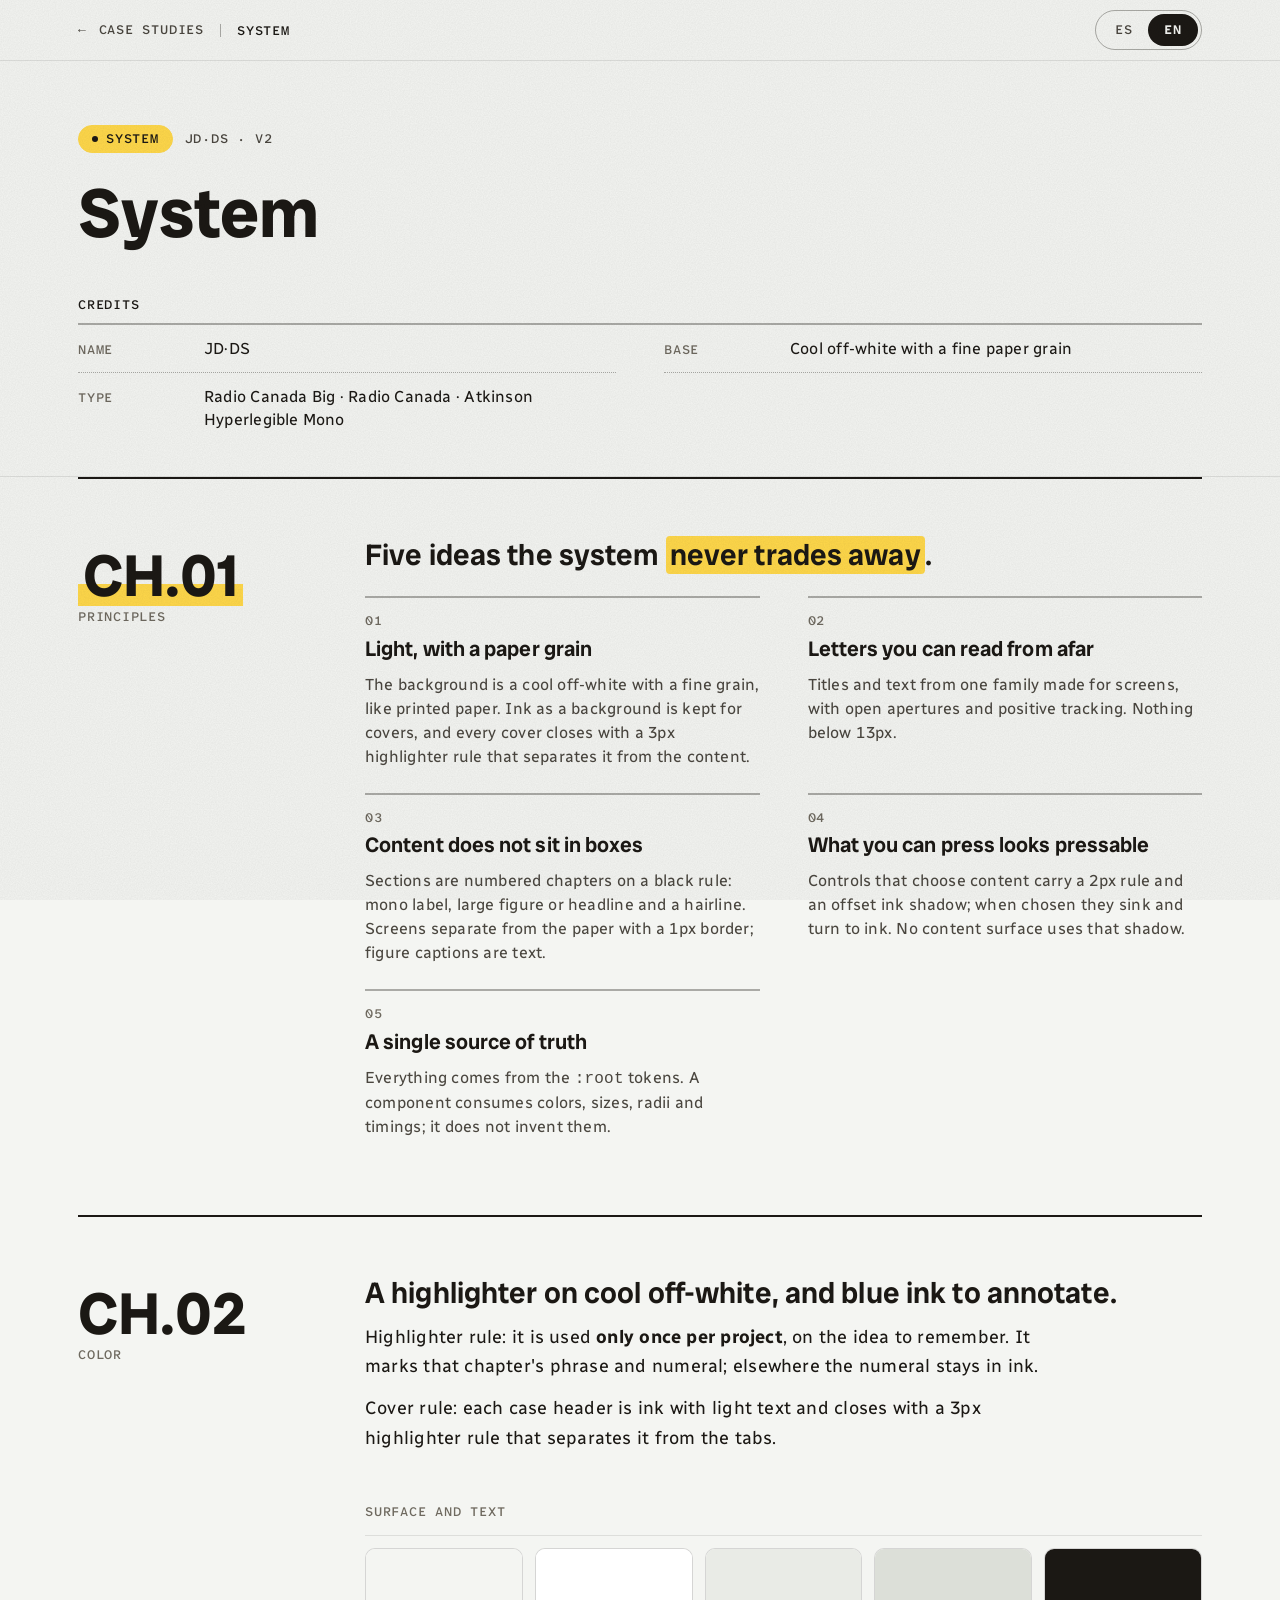
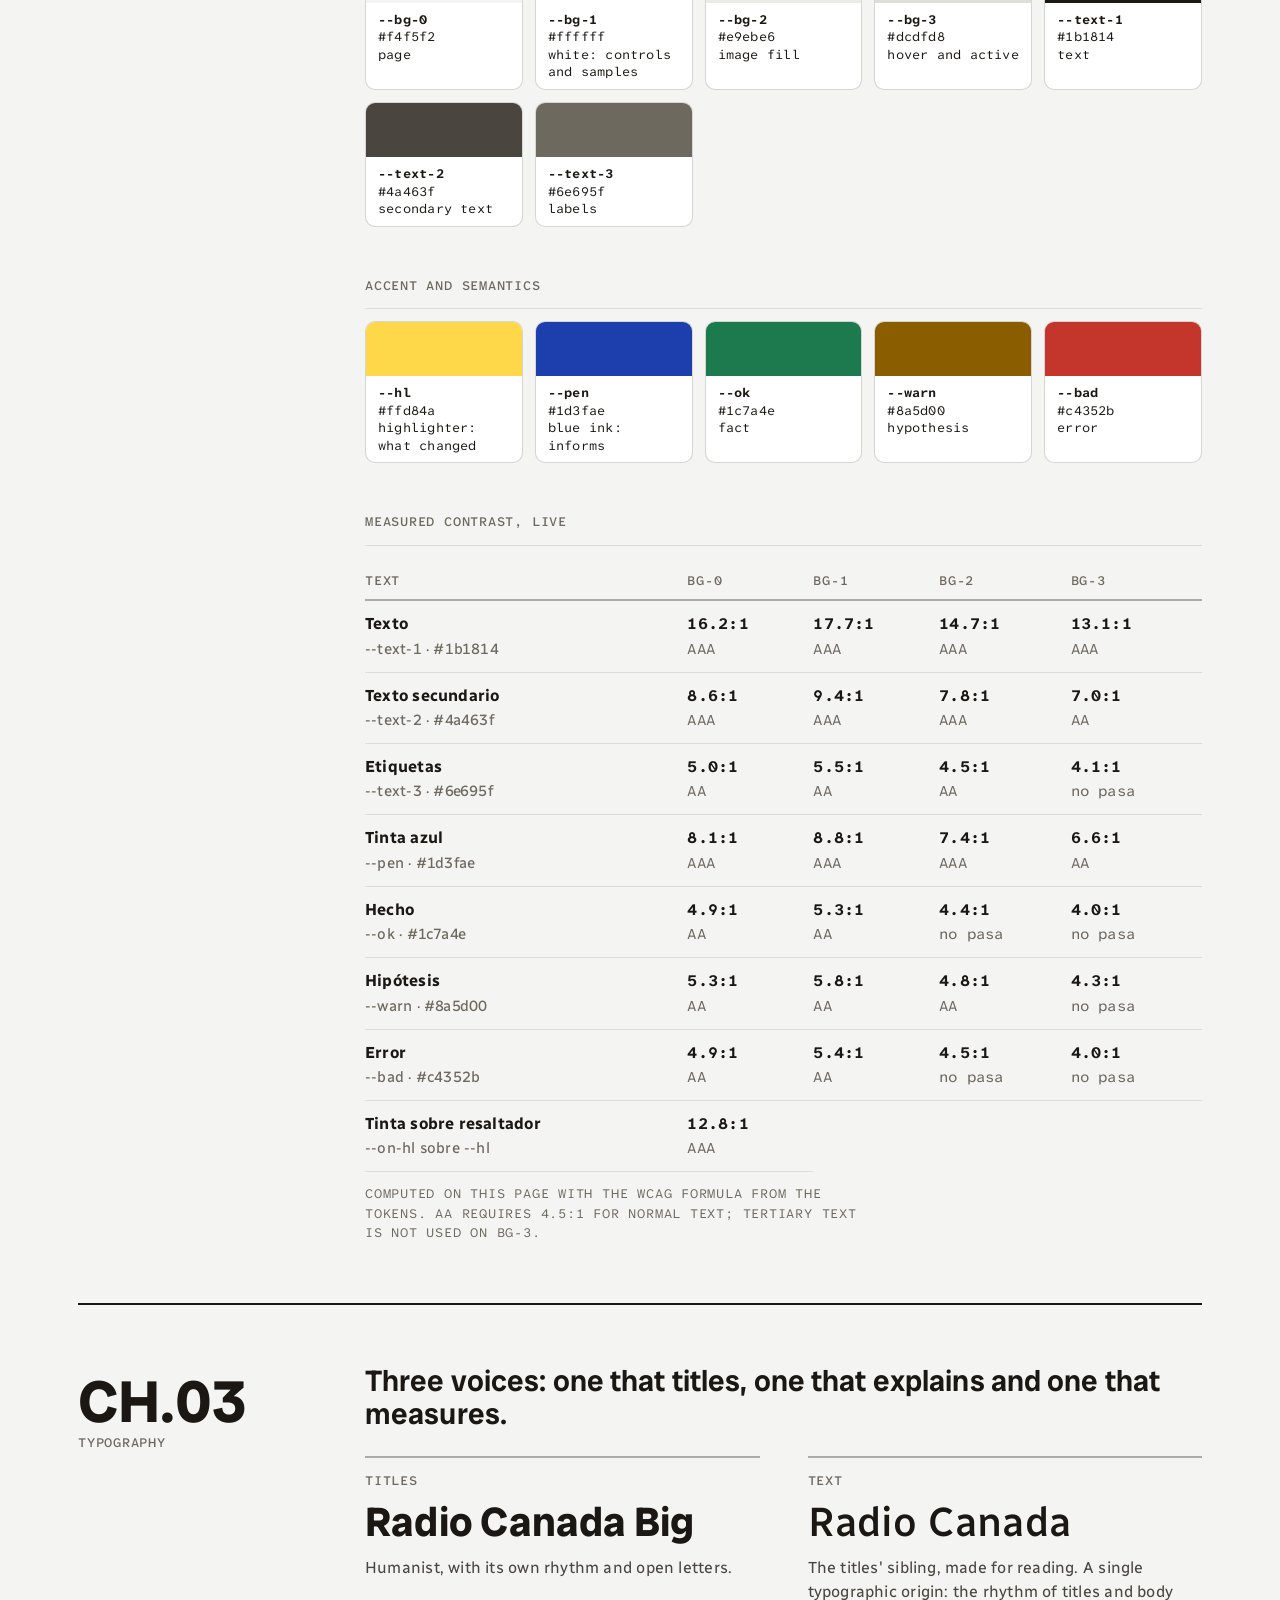
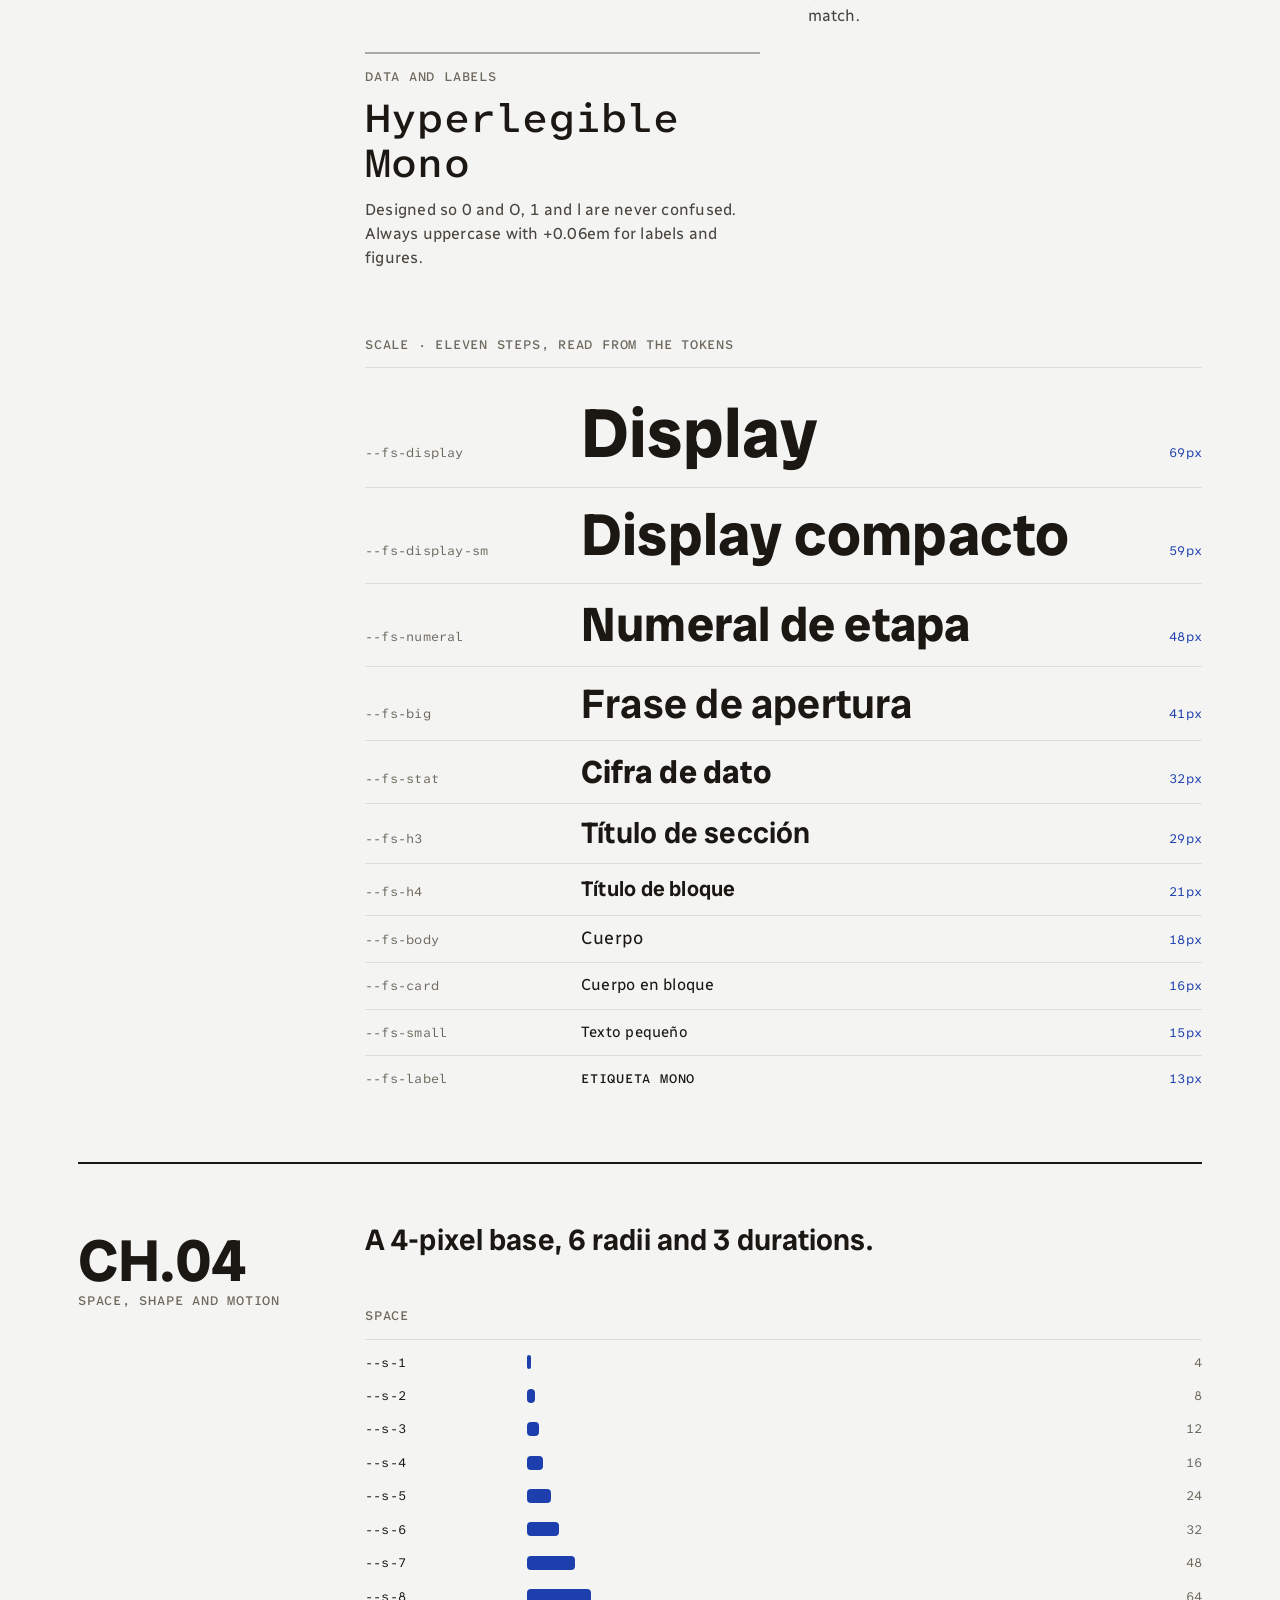
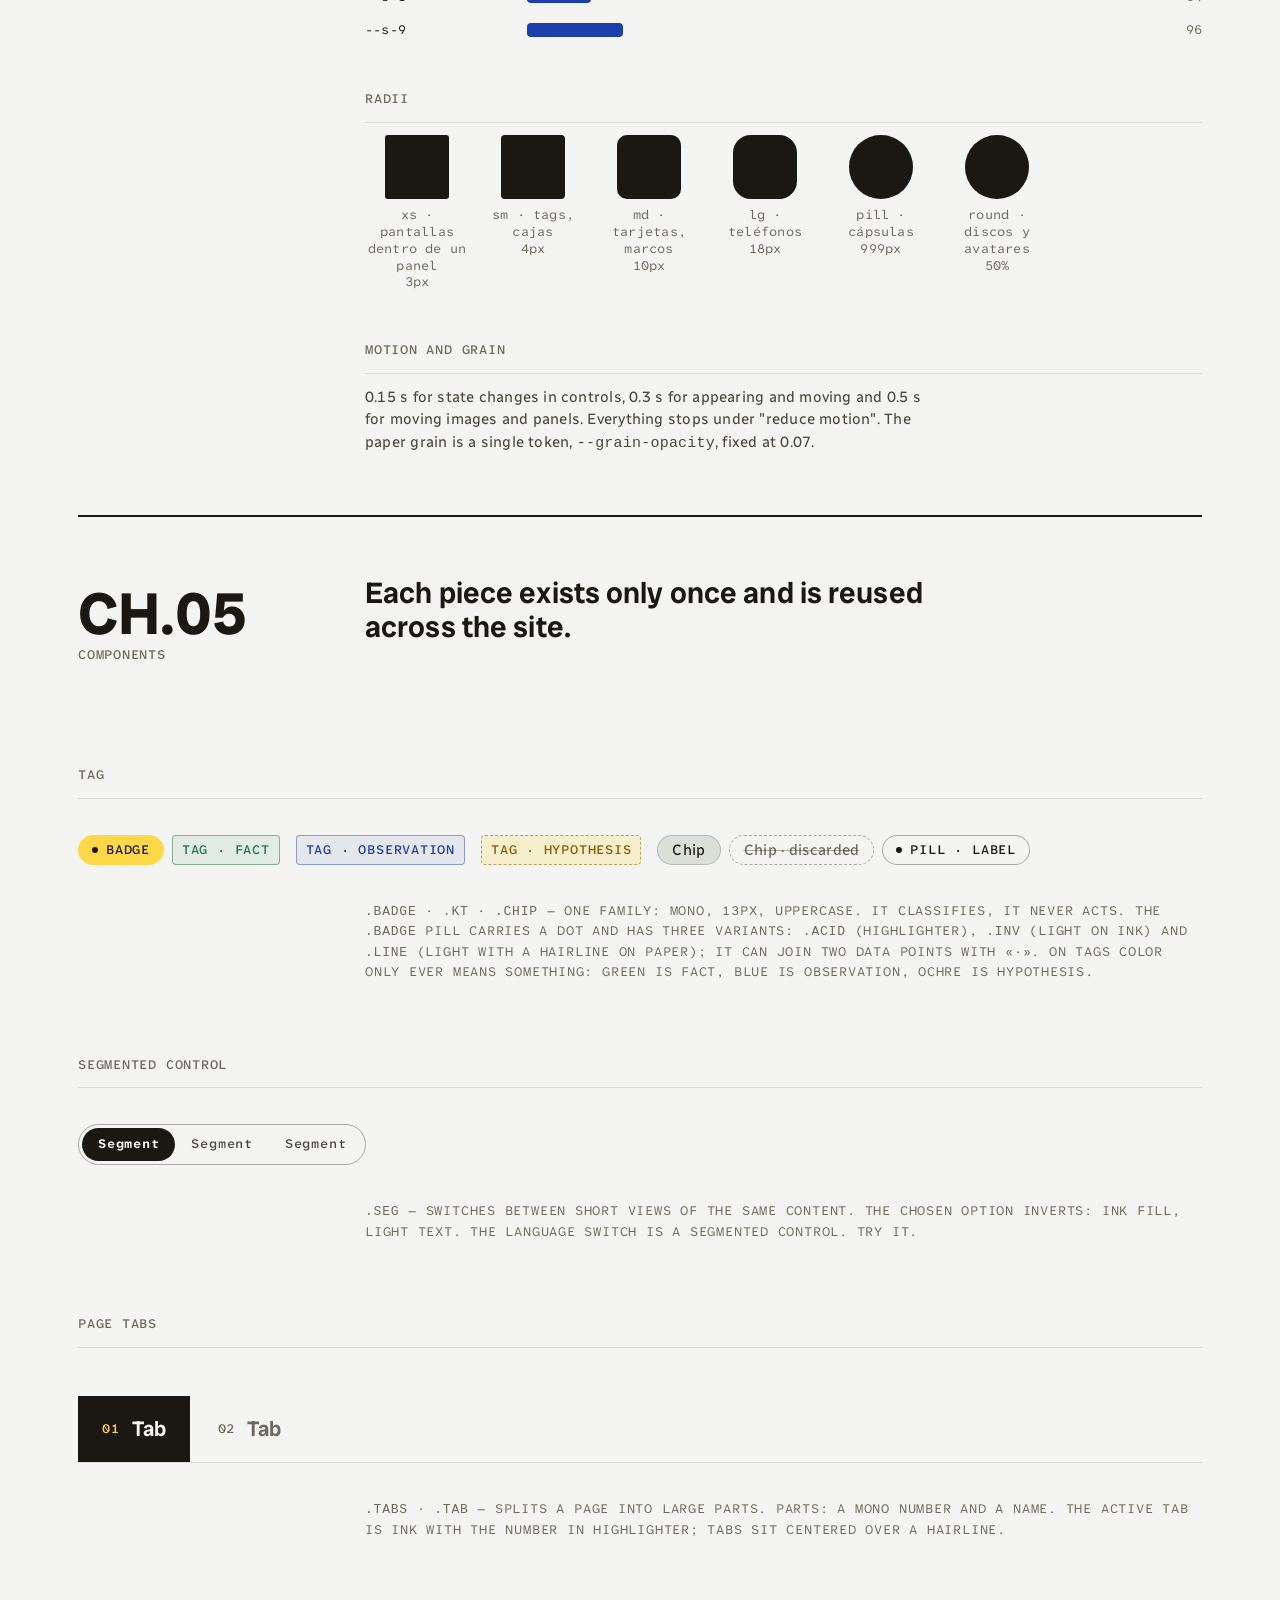
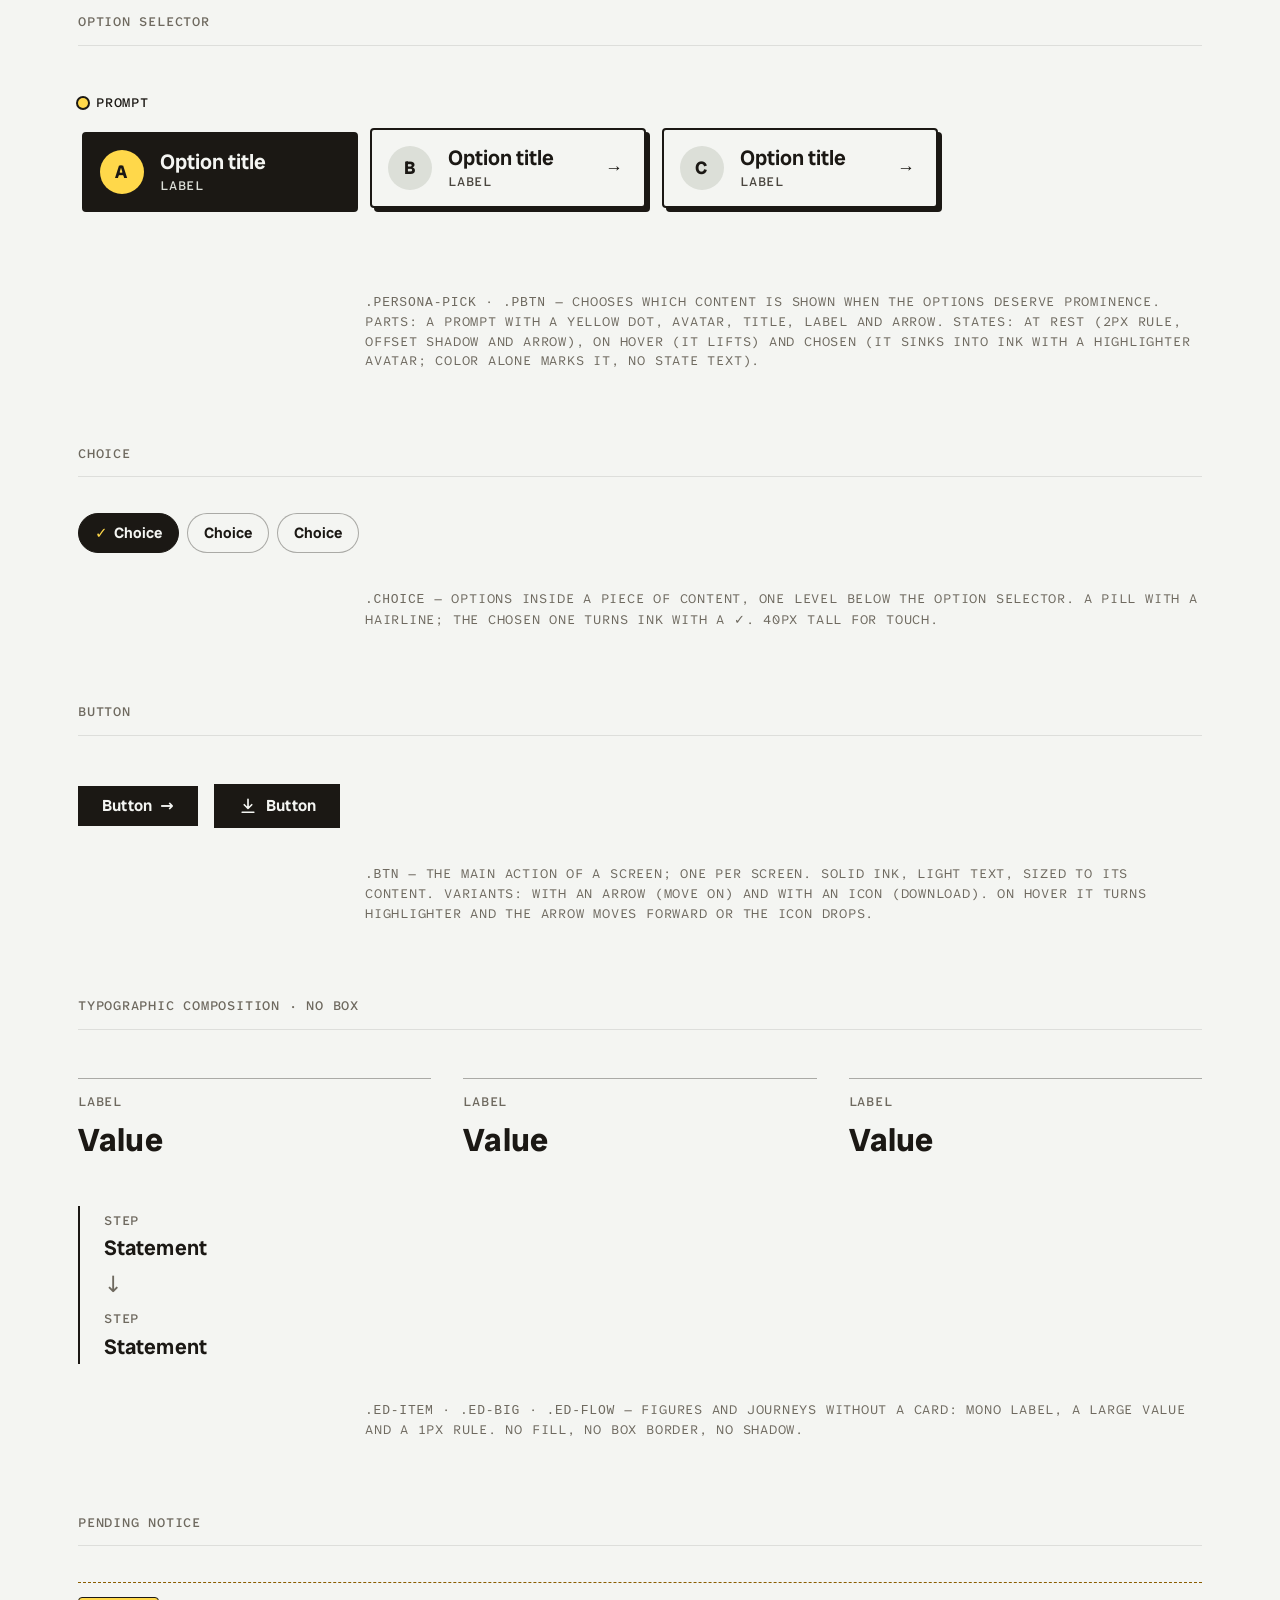
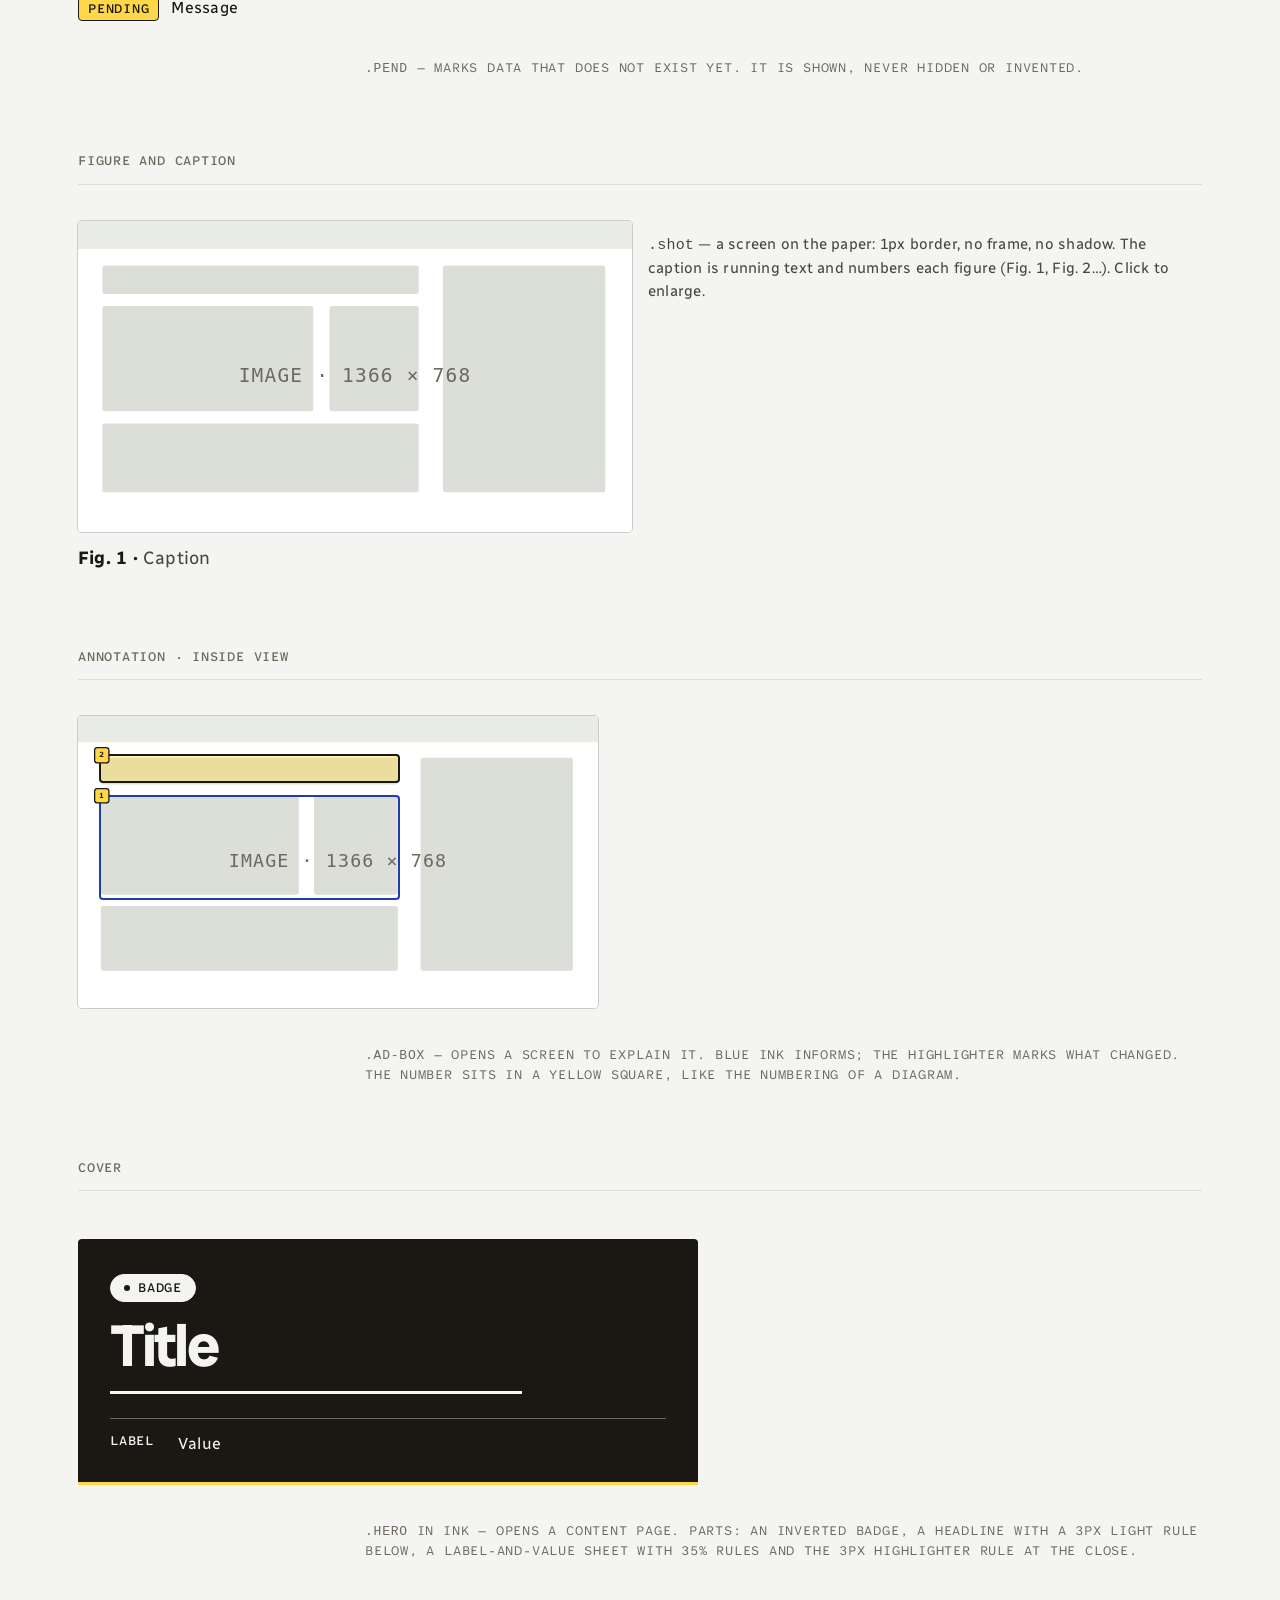
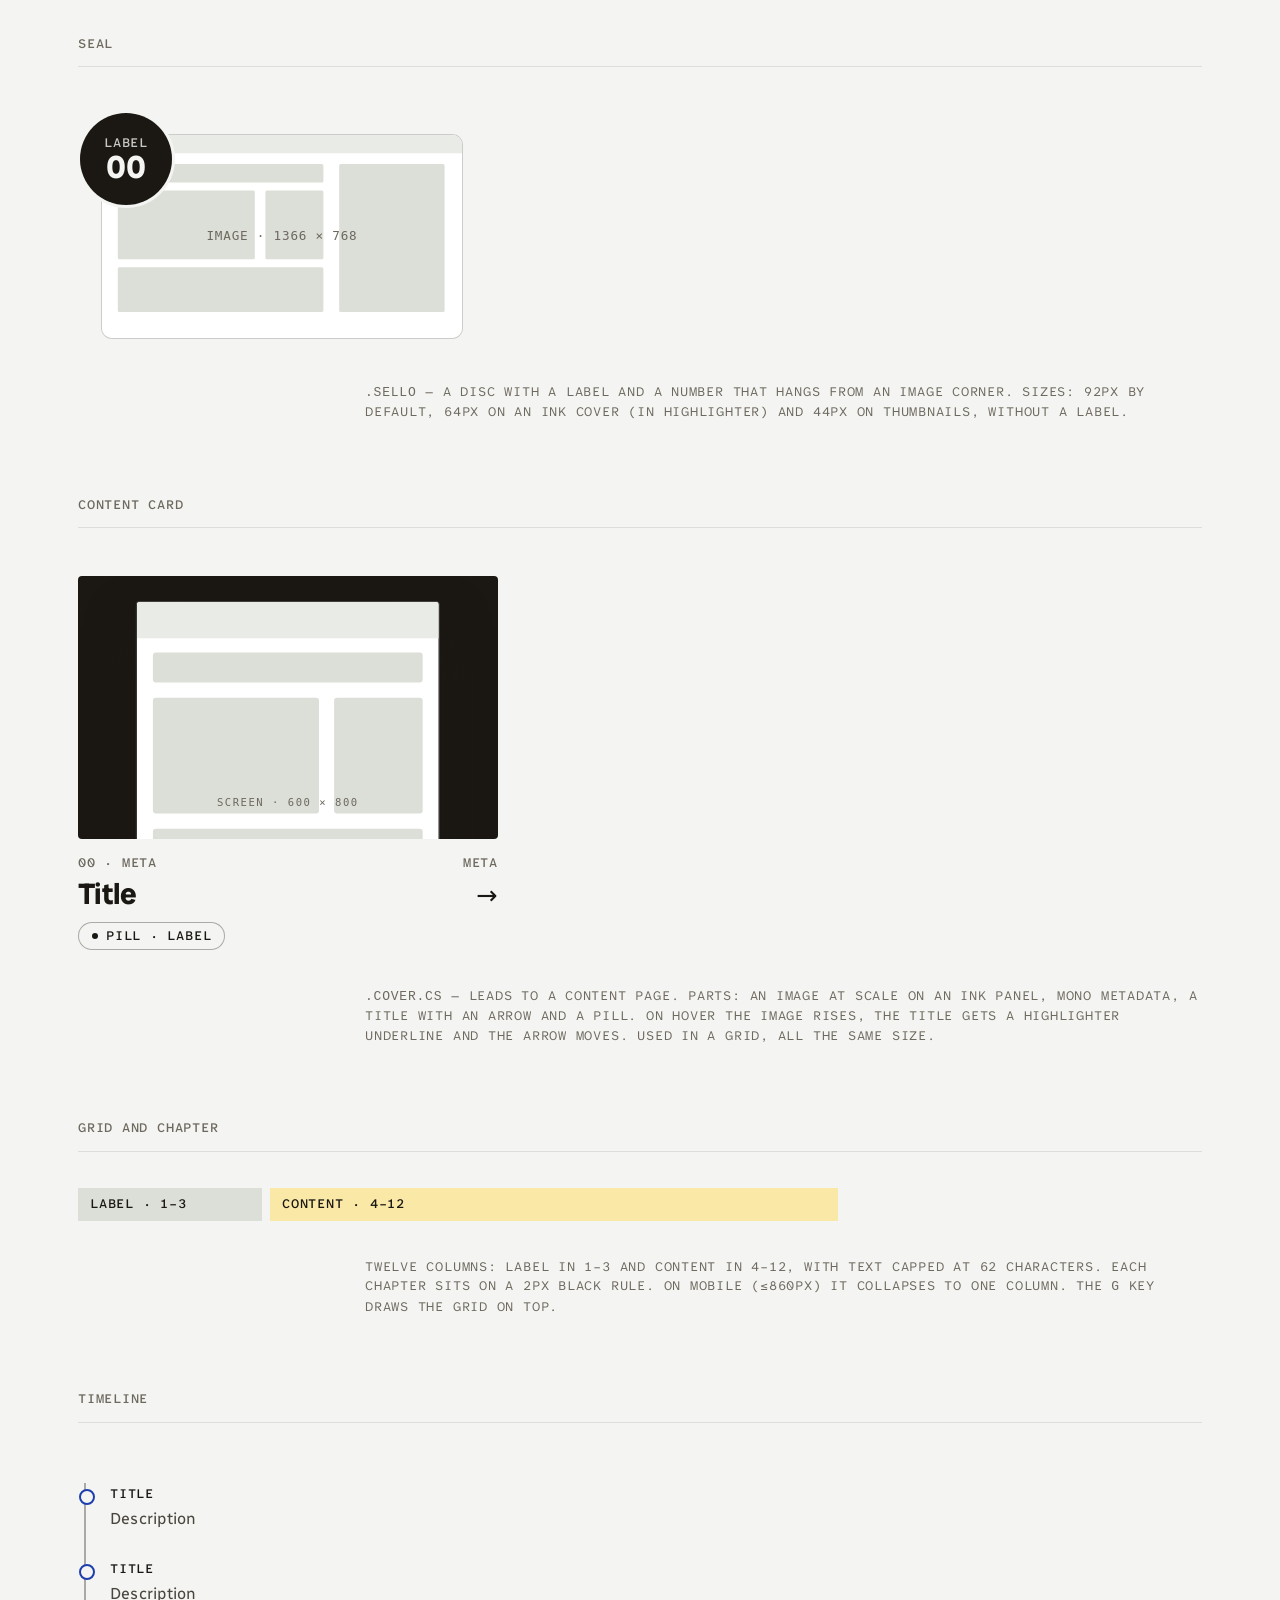
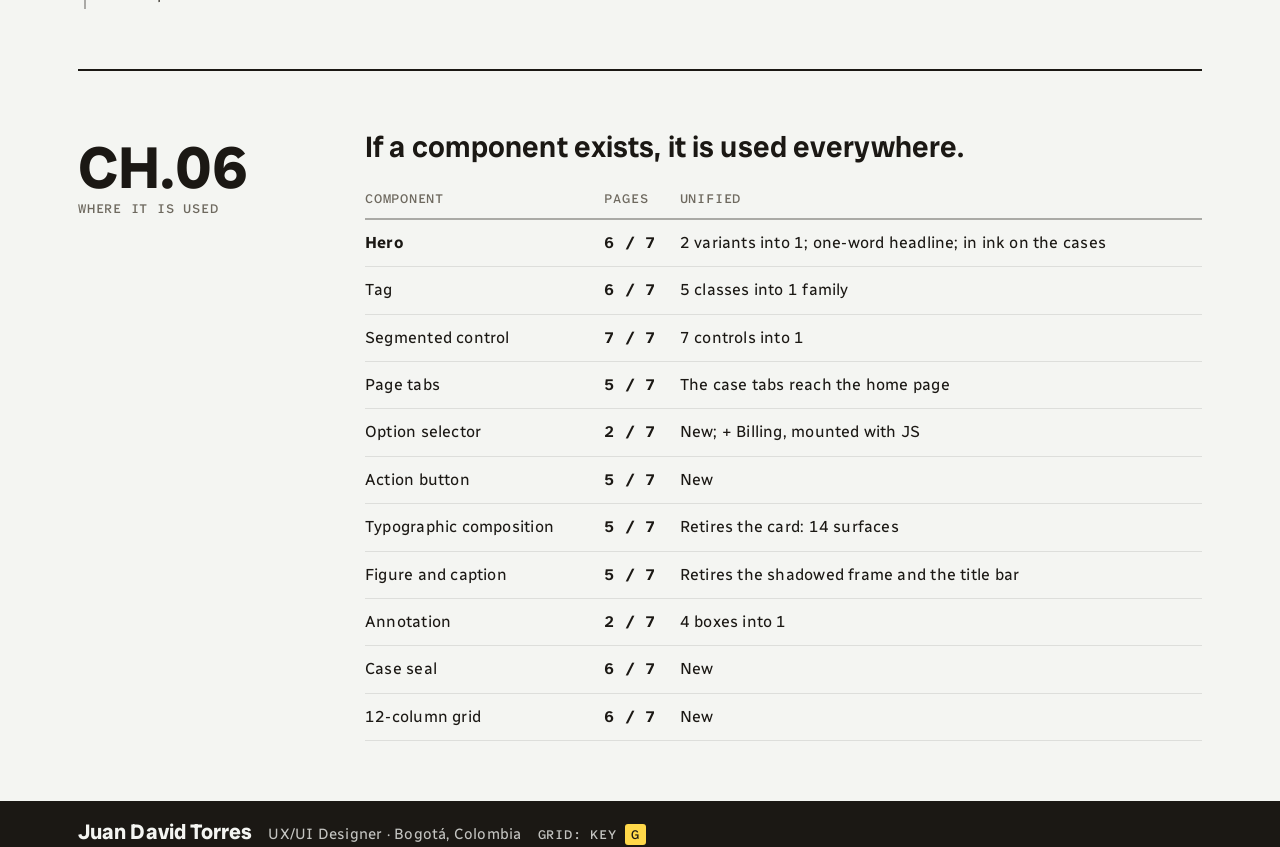
==== commit 227733f6: "UI kit: descripción de Radio Canada Big sin la comparación con otras fuentes Co-Authored-By: Claude " ====
--- a/sistema.html
+++ b/sistema.html
@@ -83,7 +83,7 @@
       <p class="big" lang="es">Tres voces: una que titula, una que explica y una que mide.</p>
       <p class="big" lang="en">Three voices: one that titles, one that explains and one that measures.</p>
       <div class="docs mt-5">
-        <div><span class="mono mute" lang="es">Títulos</span><span class="mono mute" lang="en">Titles</span><p style="font-family:var(--f-display);font-weight:700;font-size:var(--fs-big);line-height:1.1;margin:var(--s-2) 0;color:var(--text-1)">Radio Canada Big</p><p lang="es">Humanista, de ritmo propio y letras abiertas. Elegida frente a ocho alternativas sans serif.</p><p lang="en">Humanist, with its own rhythm and open letters. Chosen over eight sans-serif alternatives.</p></div>
+        <div><span class="mono mute" lang="es">Títulos</span><span class="mono mute" lang="en">Titles</span><p style="font-family:var(--f-display);font-weight:700;font-size:var(--fs-big);line-height:1.1;margin:var(--s-2) 0;color:var(--text-1)">Radio Canada Big</p><p lang="es">Humanista, de ritmo propio y letras abiertas.</p><p lang="en">Humanist, with its own rhythm and open letters.</p></div>
         <div><span class="mono mute" lang="es">Texto</span><span class="mono mute" lang="en">Text</span><p style="font-family:var(--f-text);font-weight:500;font-size:var(--fs-big);line-height:1.1;margin:var(--s-2) 0;color:var(--text-1)">Radio Canada</p><p lang="es">La hermana de los títulos, hecha para leer. Un solo origen tipográfico: el ritmo de los títulos y el del cuerpo coinciden.</p><p lang="en">The titles' sibling, made for reading. A single typographic origin: the rhythm of titles and body match.</p></div>
         <div><span class="mono mute" lang="es">Datos y etiquetas</span><span class="mono mute" lang="en">Data and labels</span><p style="font-family:var(--f-mono);font-weight:500;font-size:var(--fs-big);line-height:1.1;margin:var(--s-2) 0;color:var(--text-1)">Hyperlegible Mono</p><p lang="es">Diseñada para que 0 y O, 1 e l no se confundan. Siempre en mayúsculas y con +0,06em para etiquetas y cifras.</p><p lang="en">Designed so 0 and O, 1 and l are never confused. Always uppercase with +0.06em for labels and figures.</p></div>
       </div>
@@ -227,7 +227,7 @@
 
     <span class="mono mute sub" lang="es">Tarjeta de contenido</span><span class="mono mute sub" lang="en">Content card</span>
     <div class="kit-cards">
-      <a class="cover cs" href="#componentes"><span class="cs-media"><img src="assets/img/kit/screen.svg" alt="" loading="lazy"></span><span class="cs-meta"><span>00 · Meta</span><span>Meta</span></span><span class="cs-head"><span class="cs-name">Title</span><span class="cs-arr" aria-hidden="true">→</span></span><span class="cs-tease"><span class="badge line"><span>Pill · Label</span></span></span></a>
+      <div class="cover cs"><span class="cs-media"><img src="assets/img/kit/screen.svg" alt="" loading="lazy"></span><span class="cs-meta"><span>00 · Meta</span><span>Meta</span></span><span class="cs-head"><span class="cs-name">Title</span><span class="cs-arr" aria-hidden="true">→</span></span><span class="cs-tease"><span class="badge line"><span>Pill · Label</span></span></span></div>
     </div>
     <p class="cap mt-3" lang="es"><code>.cover.cs</code> — lleva a una página de contenido. Partes: imagen a escala sobre un panel de tinta, metadatos en mono, título con flecha y pill. Al señalar, la imagen sube, el título se subraya en resaltador y la flecha avanza. Se usan en rejilla y todas del mismo tamaño.</p>
     <p class="cap mt-3" lang="en"><code>.cover.cs</code> — leads to a content page. Parts: an image at scale on an ink panel, mono metadata, a title with an arrow and a pill. On hover the image rises, the title gets a highlighter underline and the arrow moves. Used in a grid, all the same size.</p>
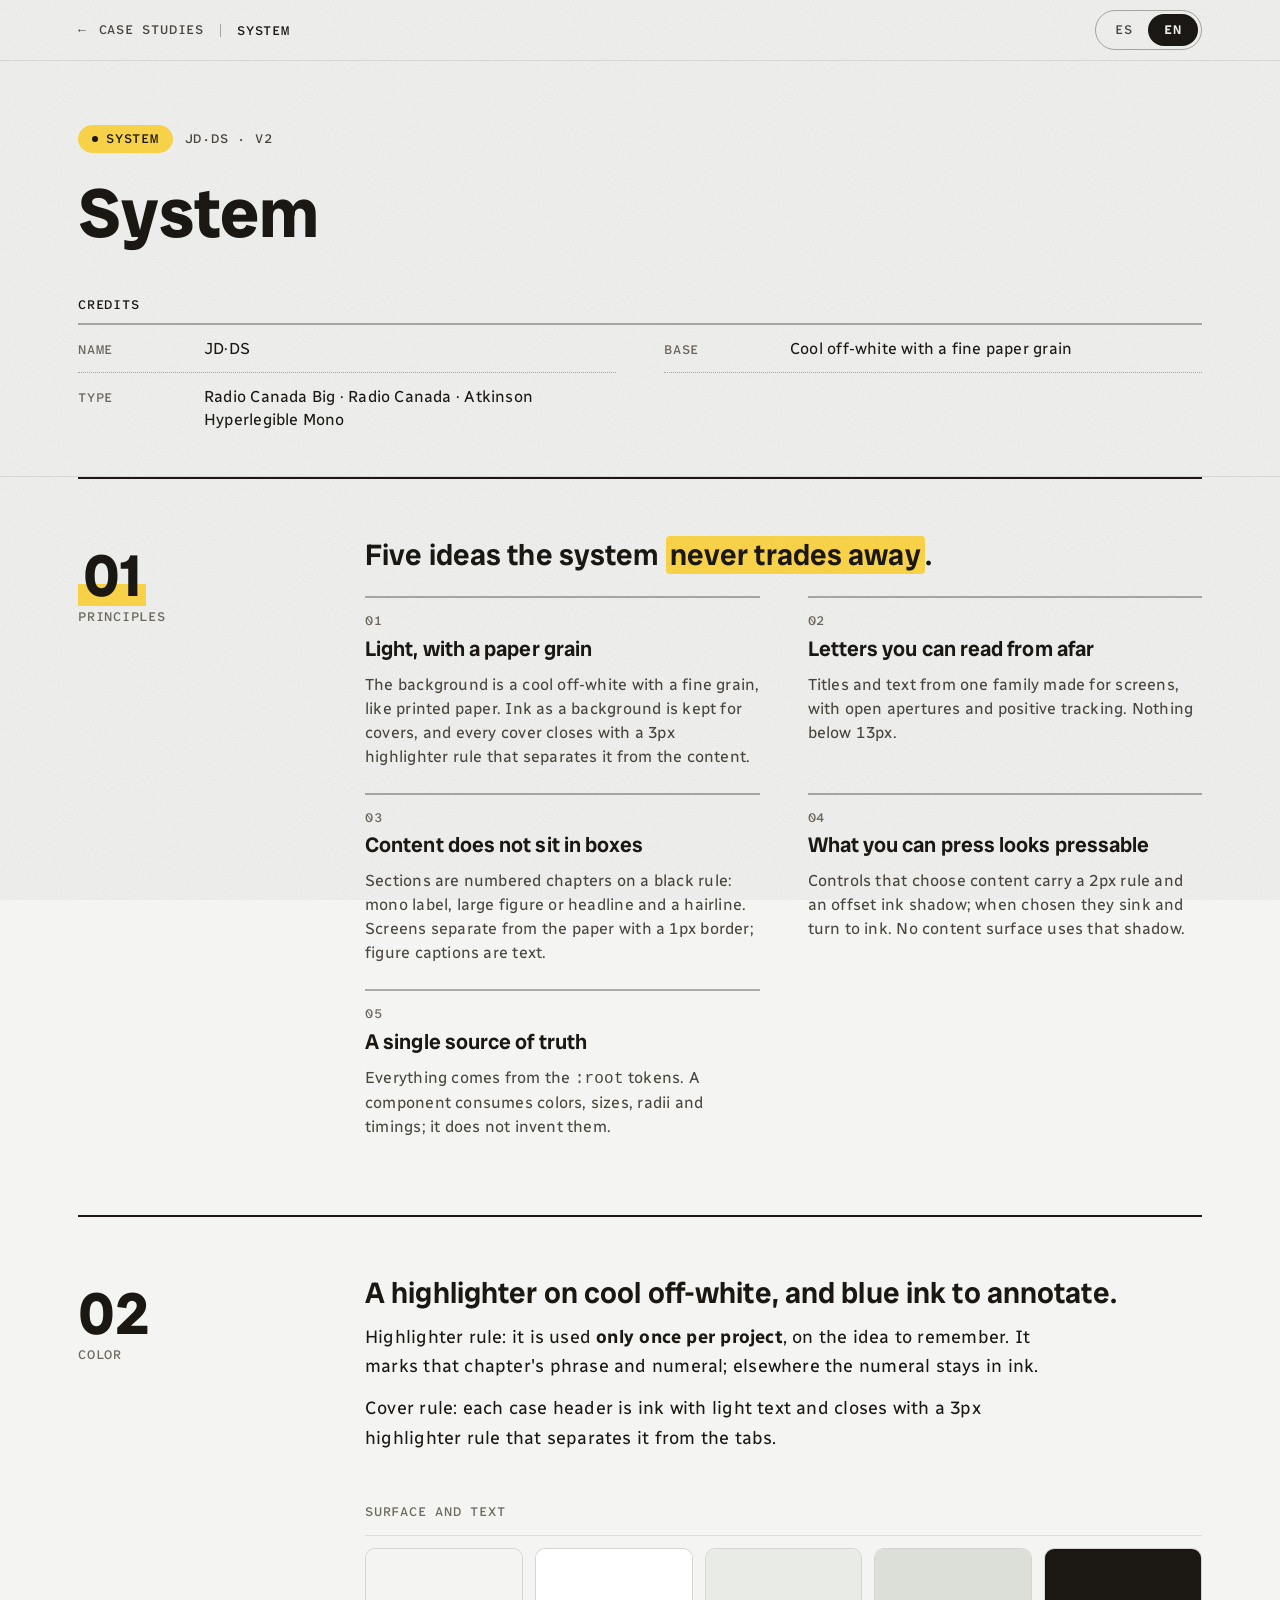
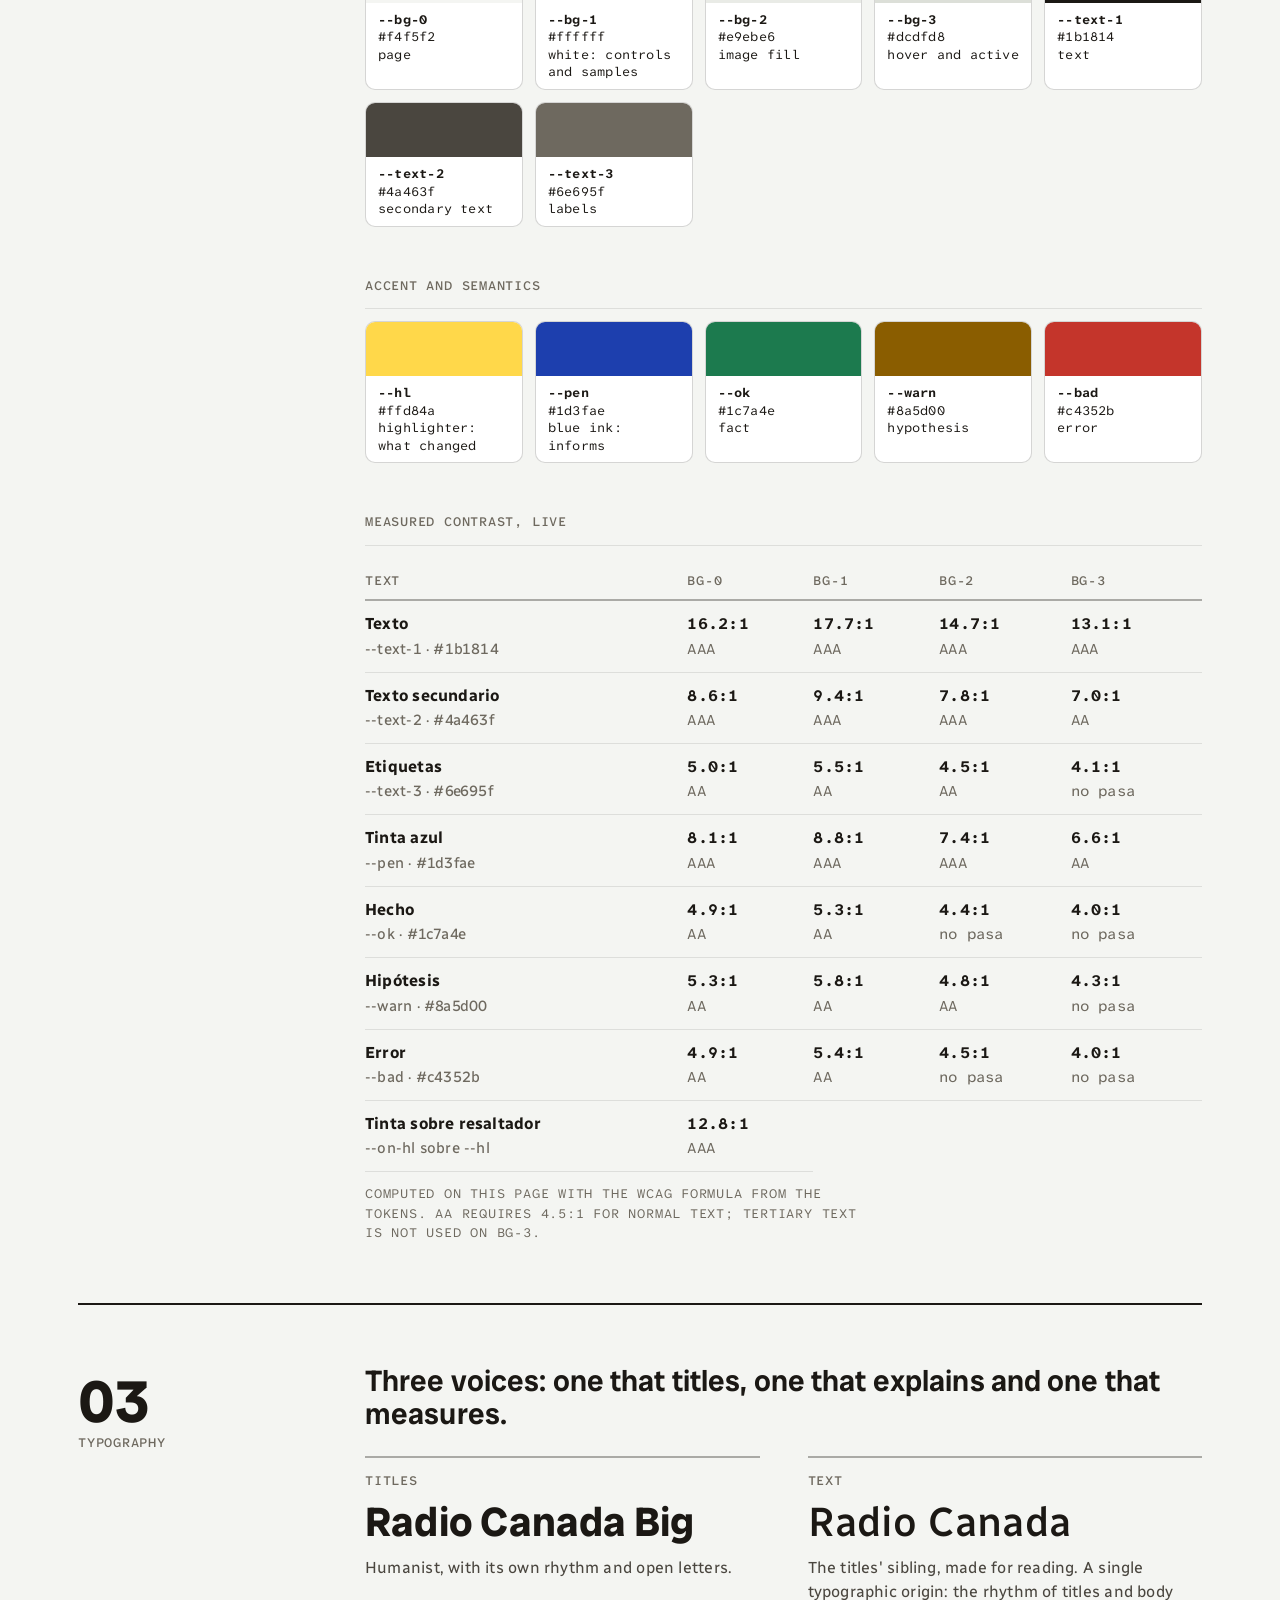
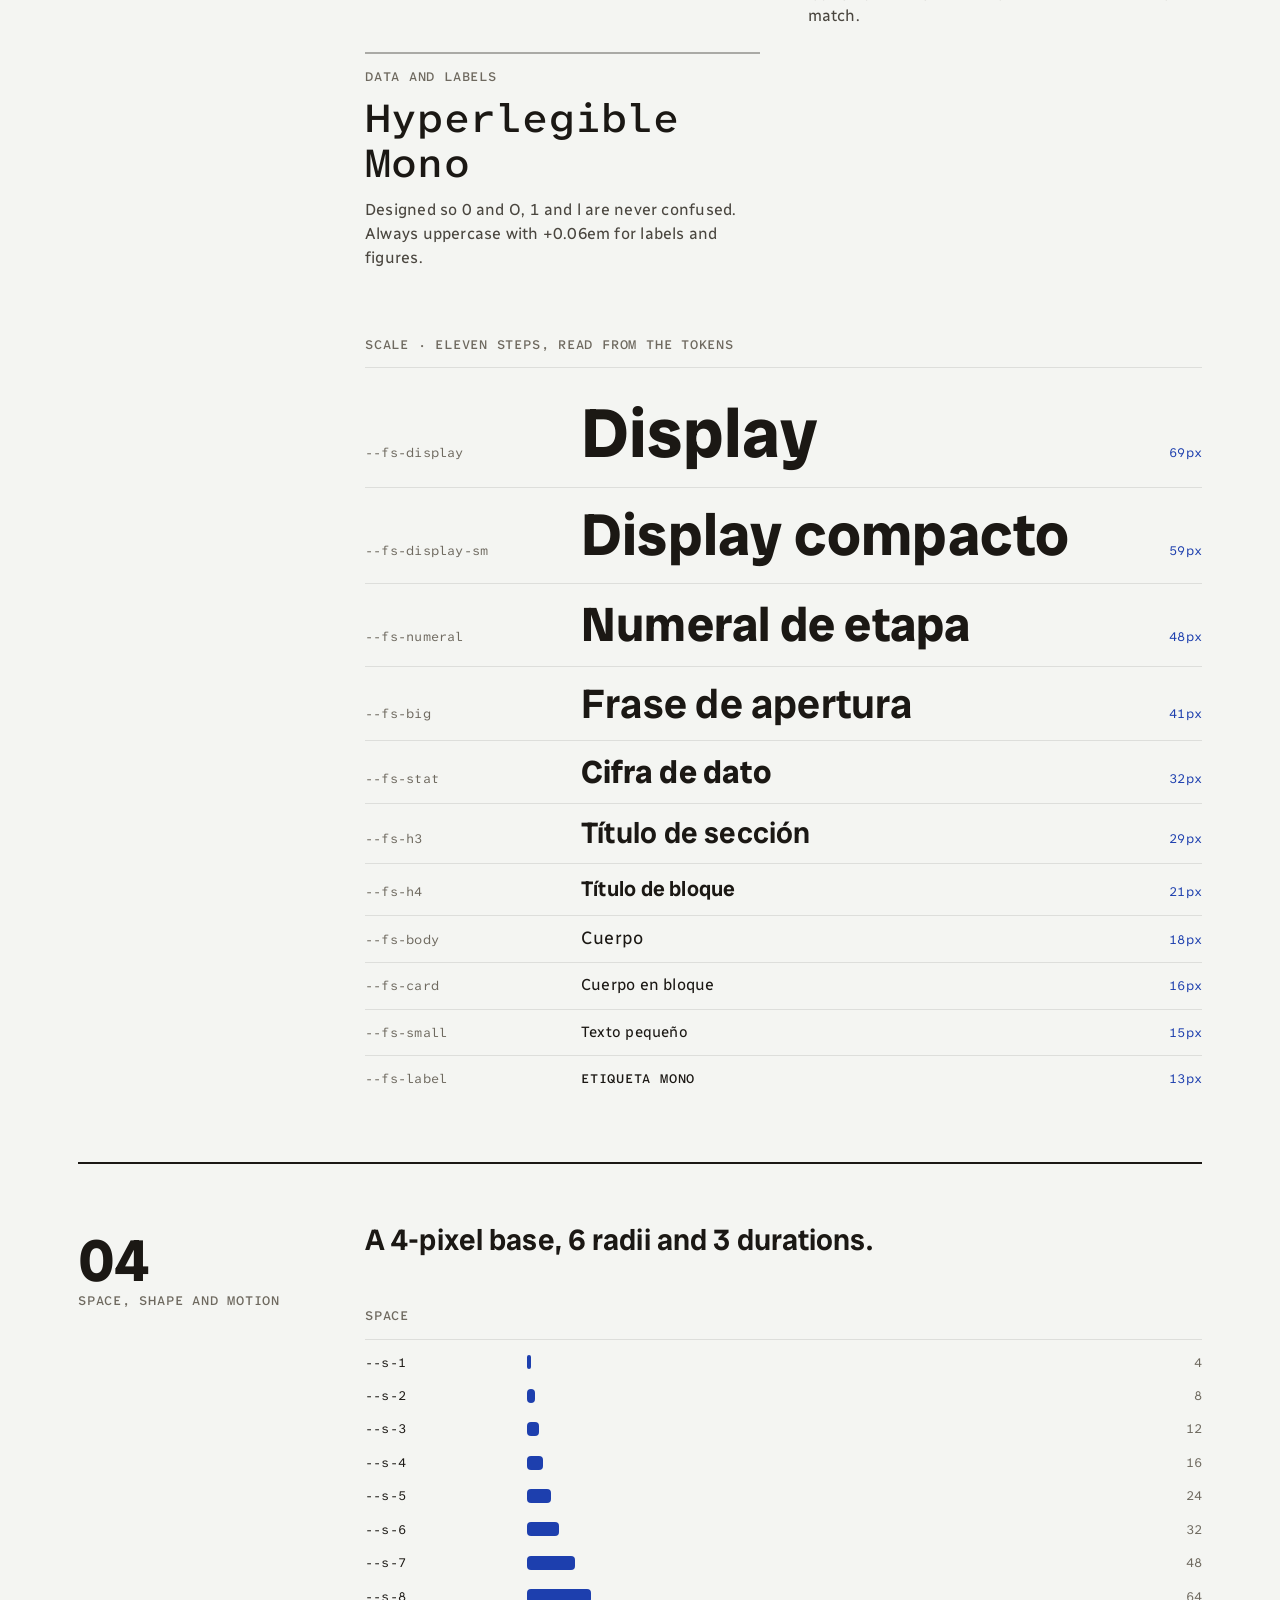
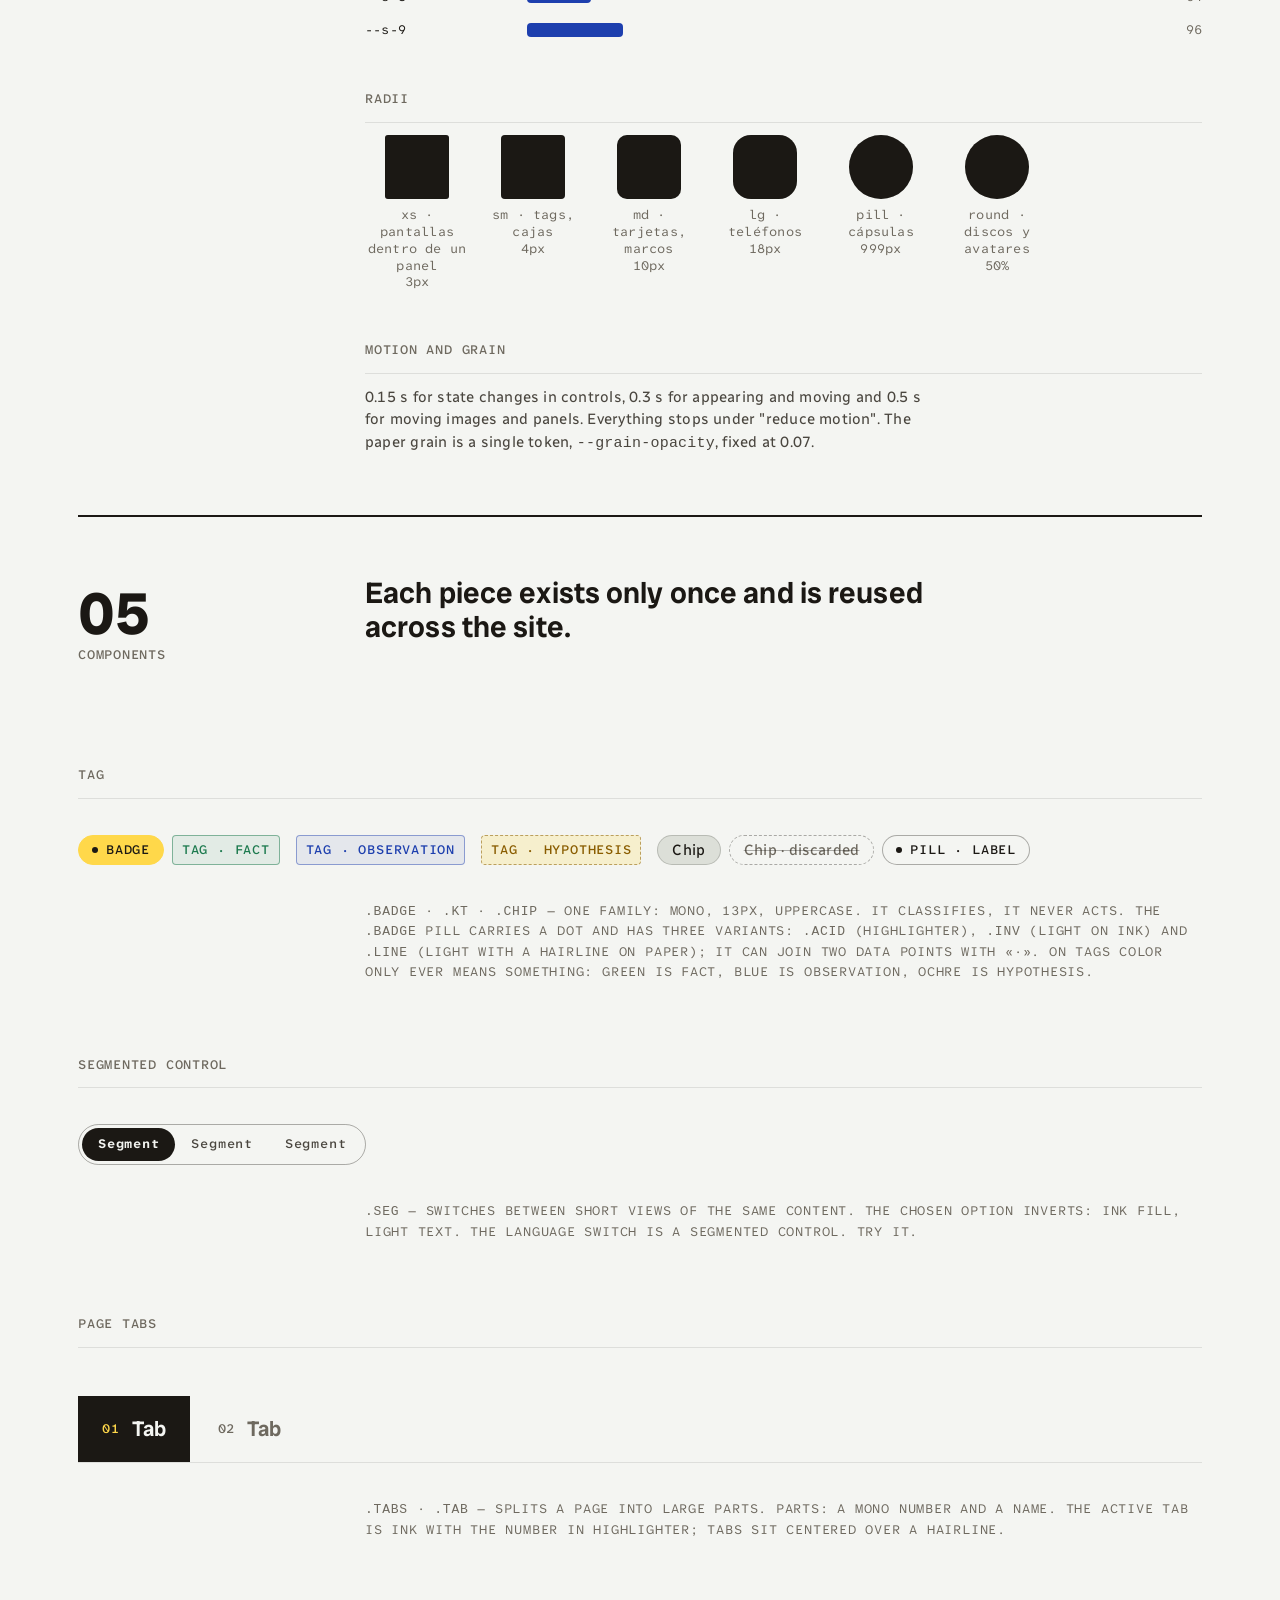
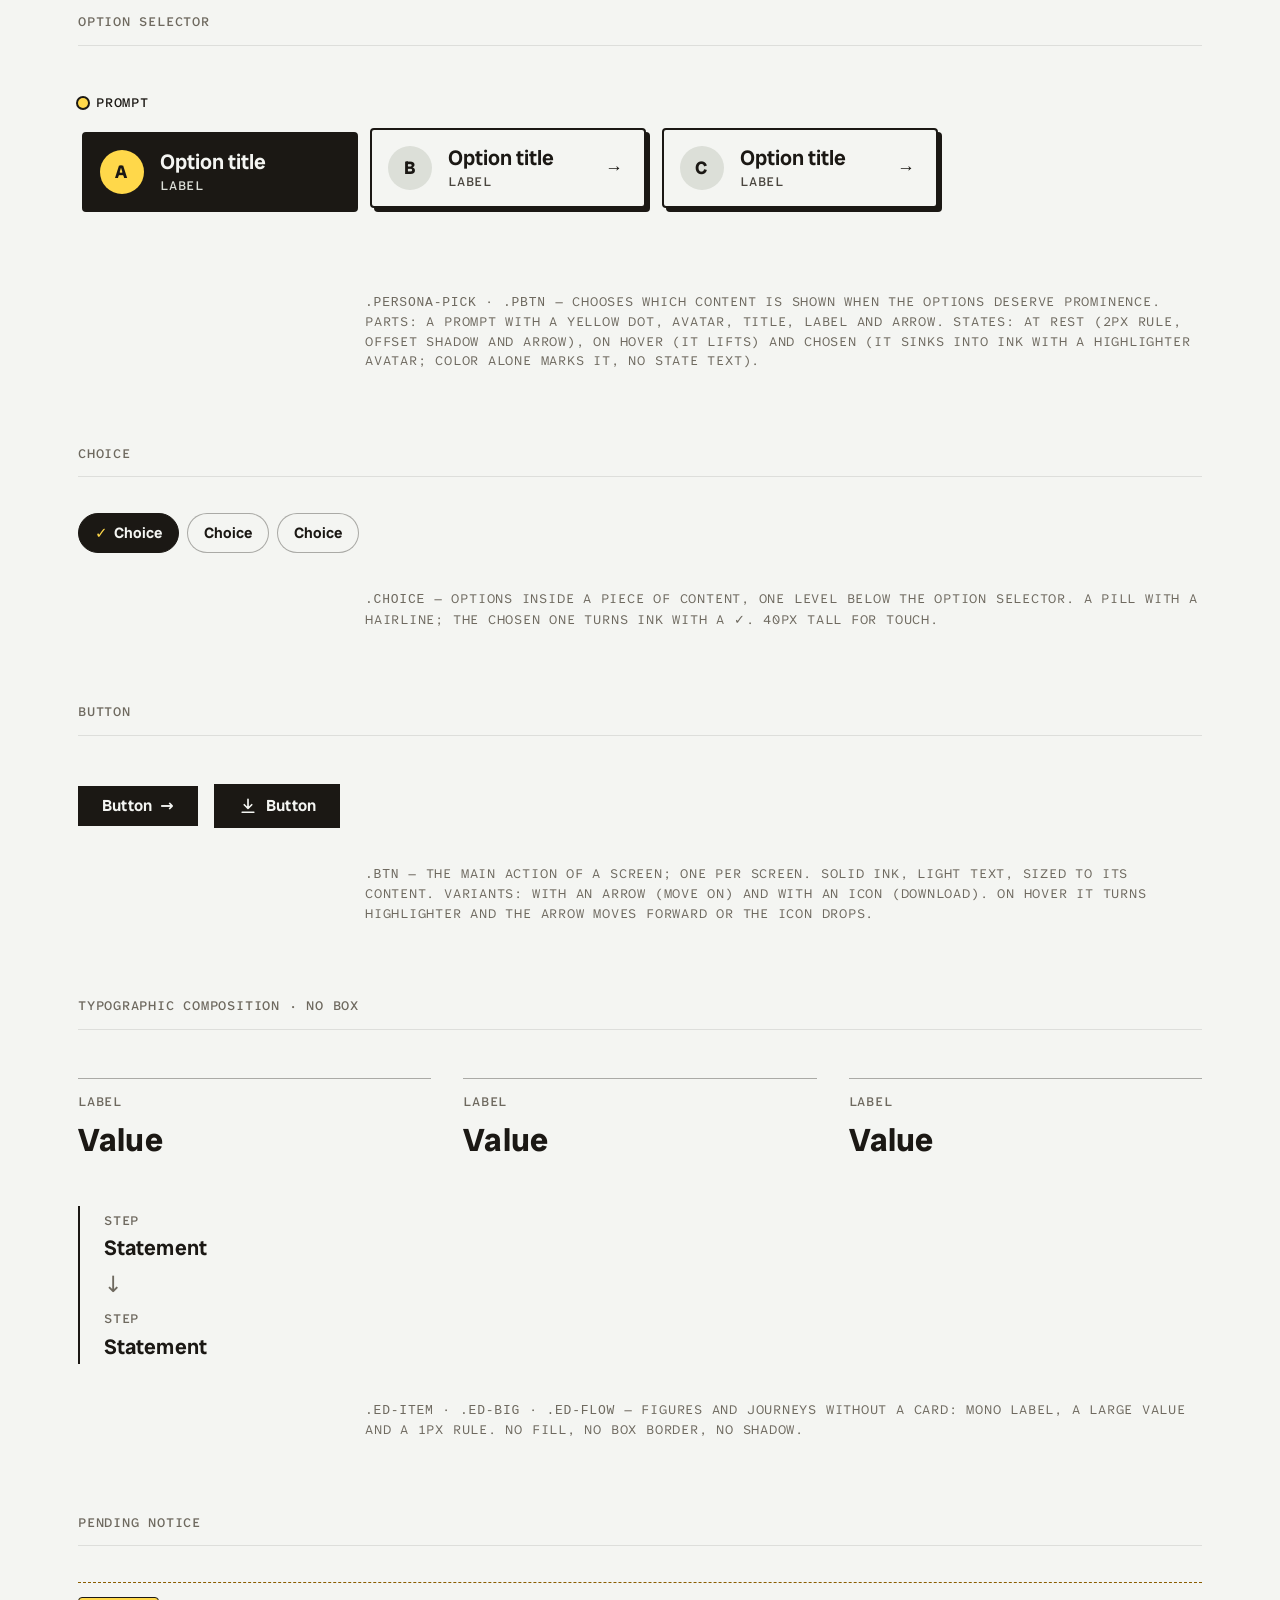
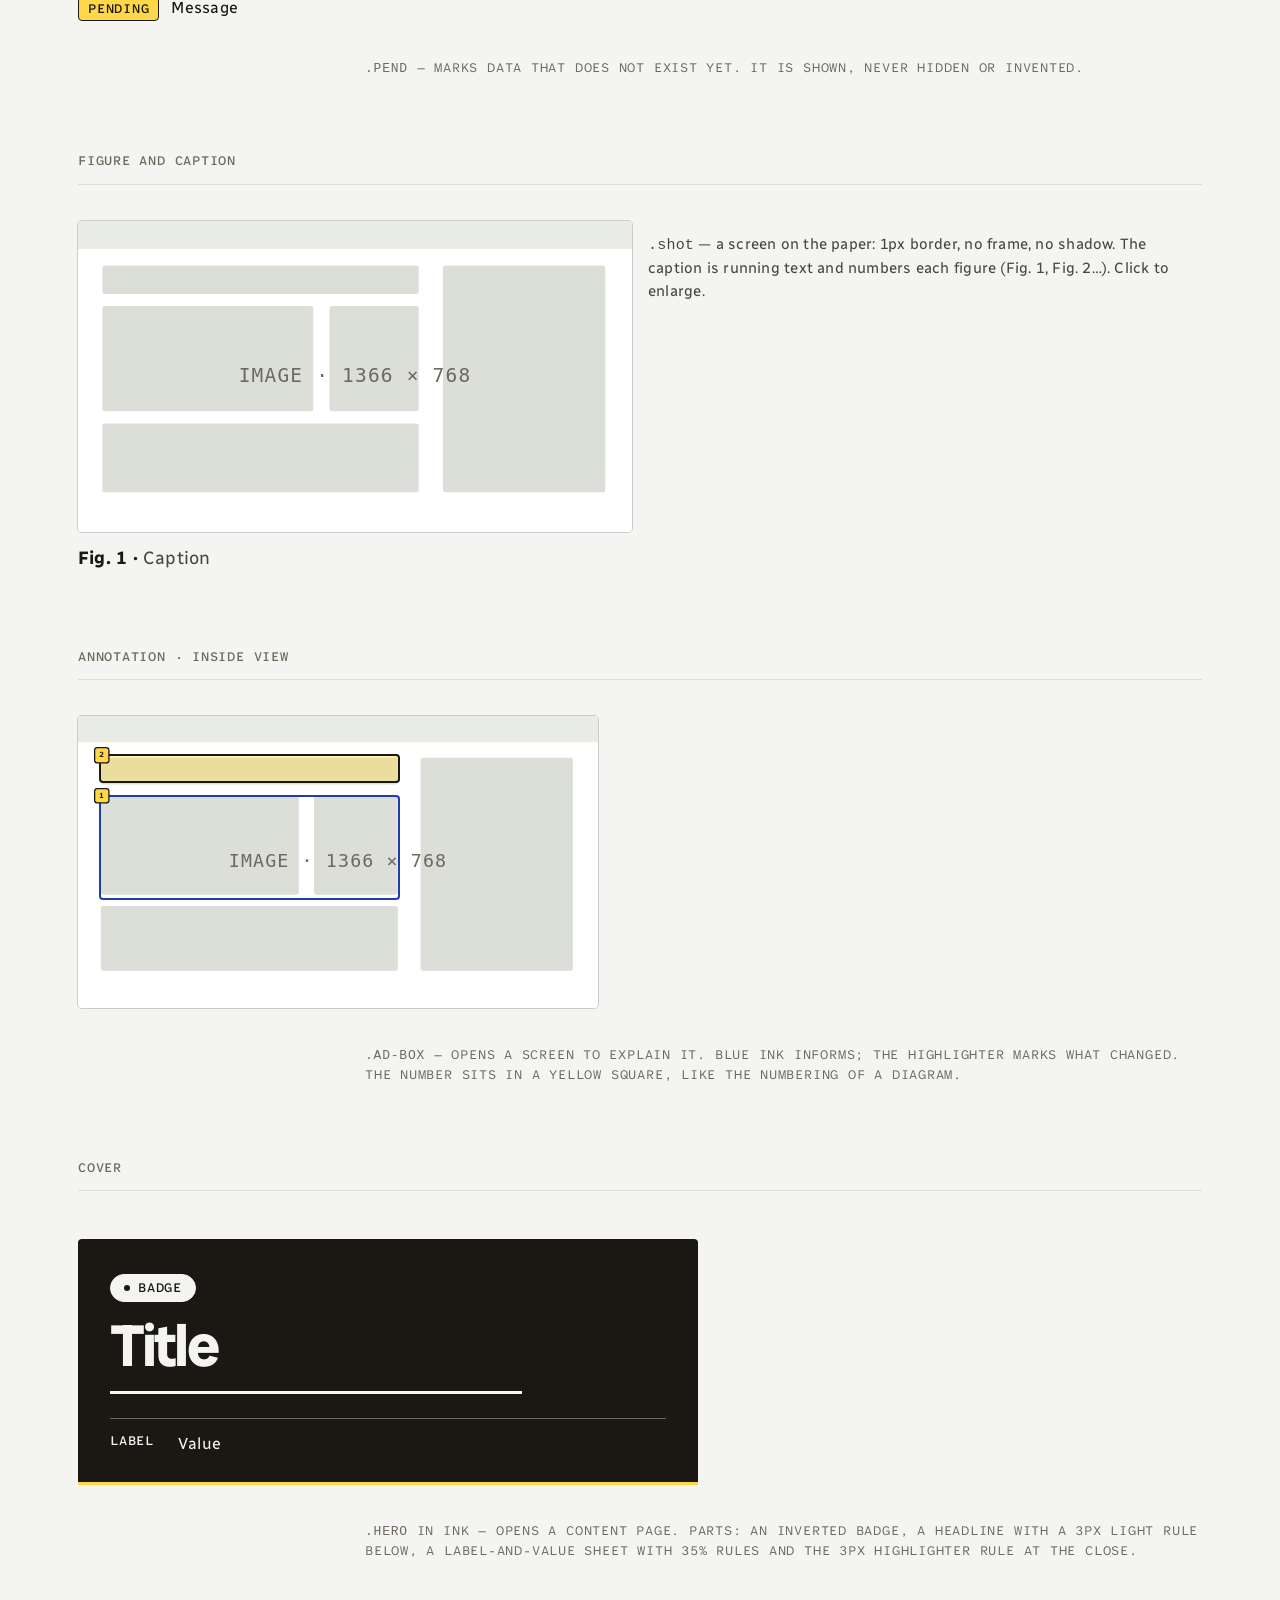
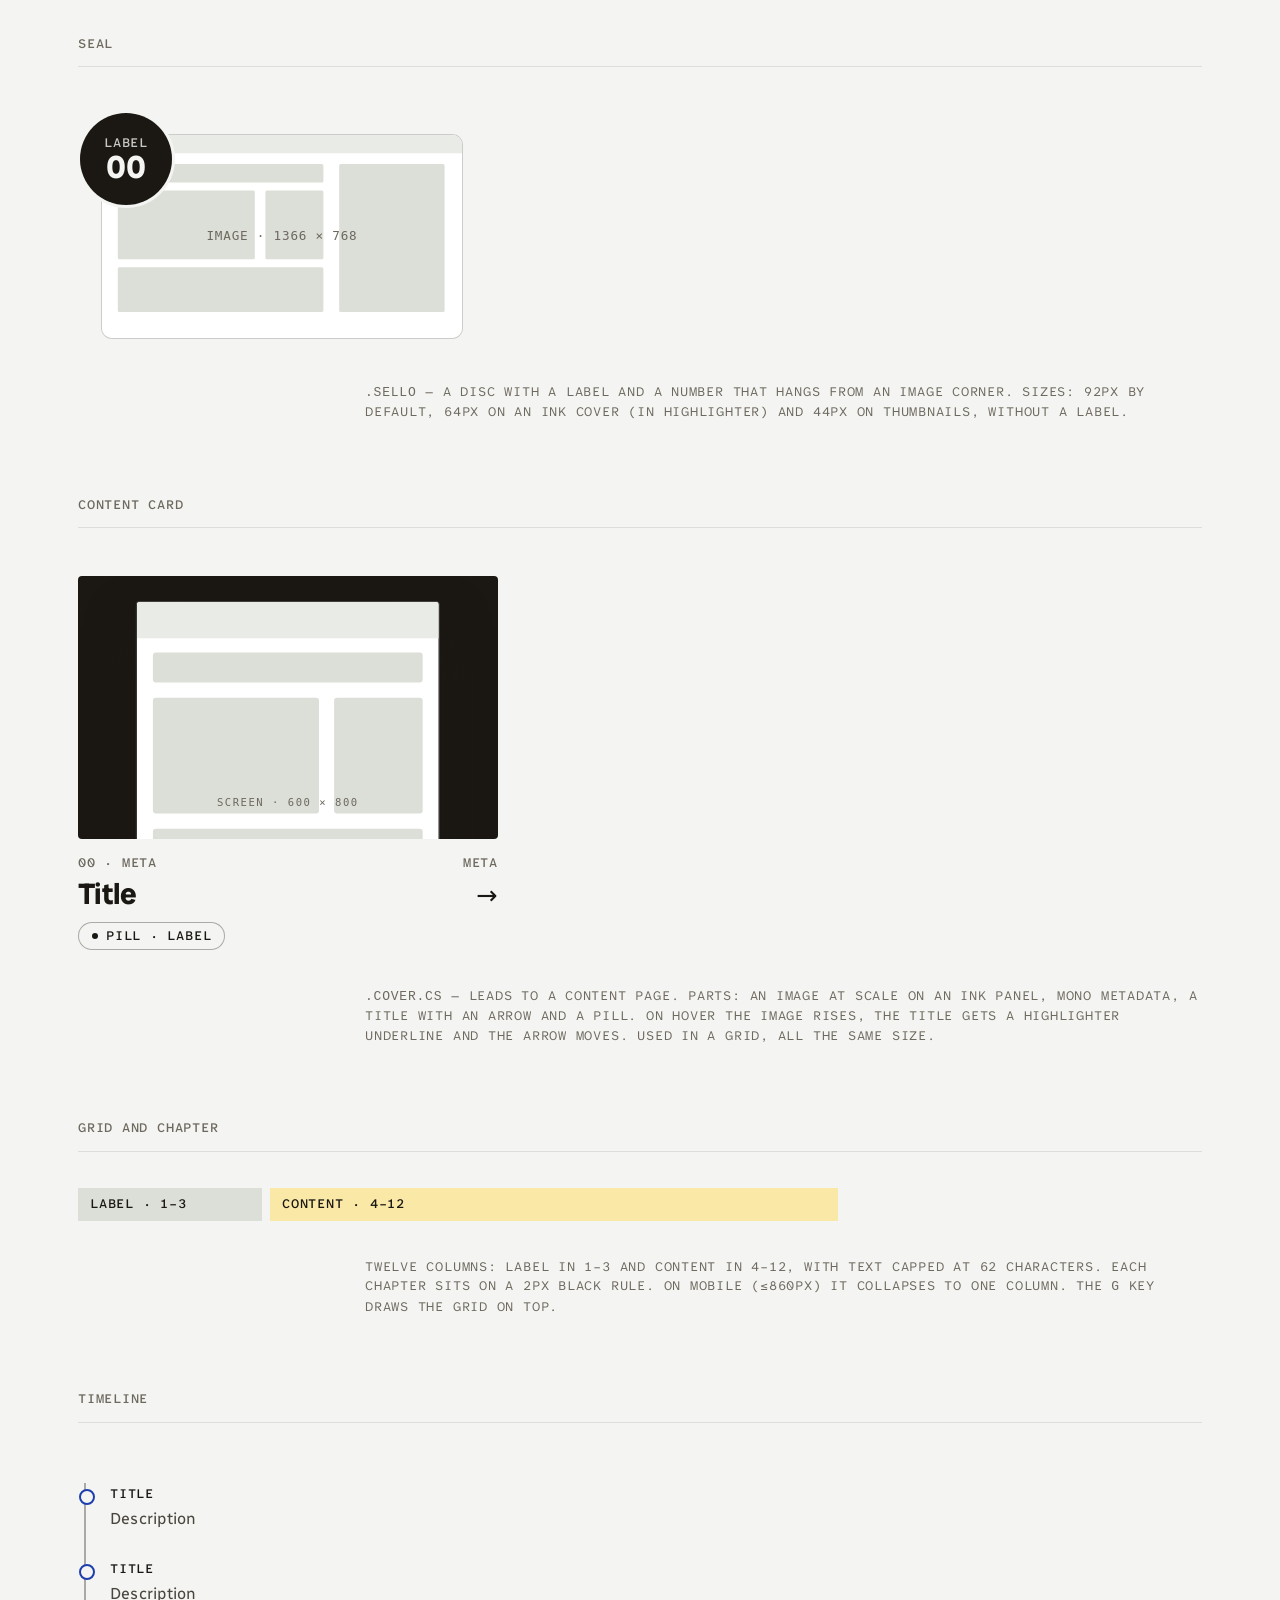
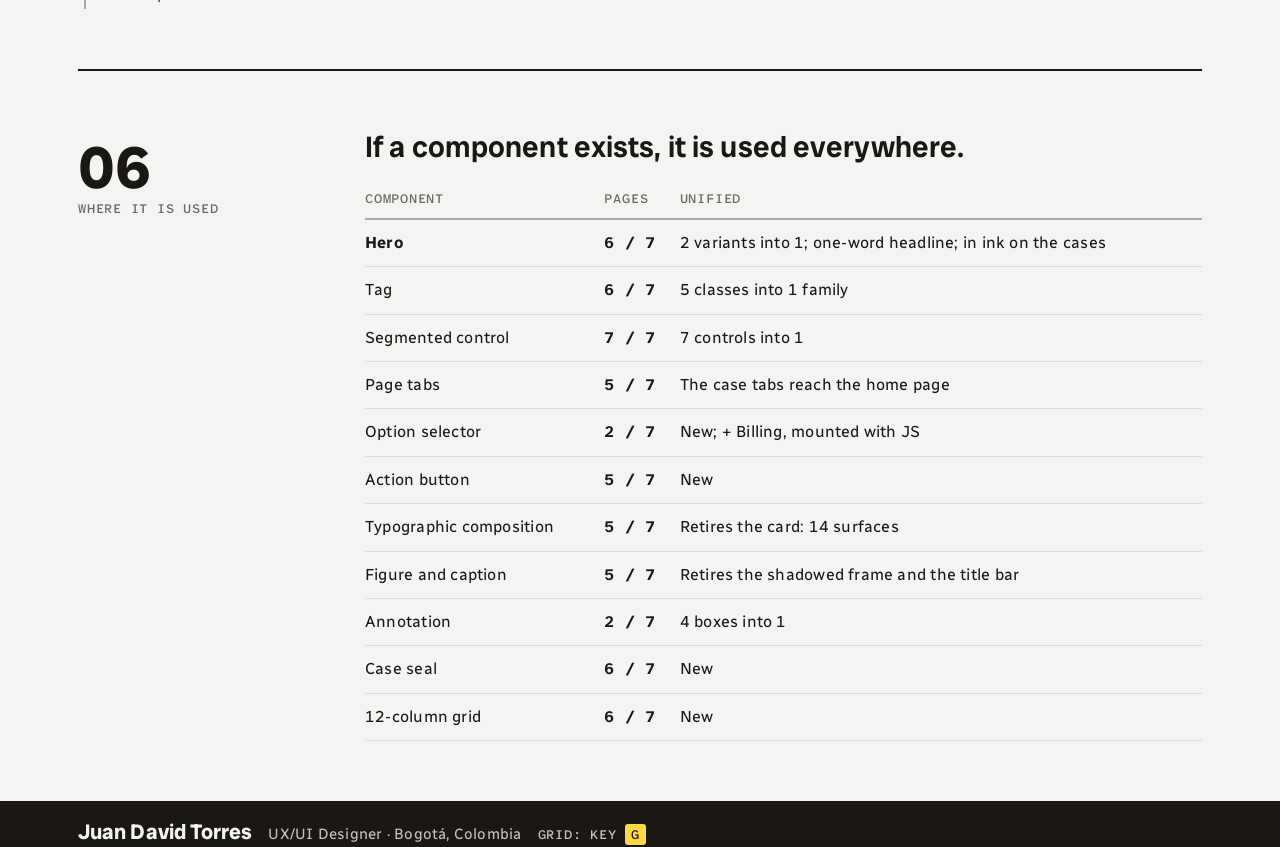
==== commit ce5643f9: "Quitar el prefijo «Ch.» de los capítulos en inglés Regla huérfana: su equivalente en español («Cap.»" ====
--- a/sistema.html
+++ b/sistema.html
@@ -8,7 +8,7 @@
 <link rel="preconnect" href="https://fonts.googleapis.com">
 <link rel="preconnect" href="https://fonts.gstatic.com" crossorigin>
 <link href="https://fonts.googleapis.com/css2?family=Atkinson+Hyperlegible+Mono:wght@300..800&family=Radio+Canada+Big:wght@400..700&family=Radio+Canada:wght@300..700&display=swap" rel="stylesheet">
-<link rel="stylesheet" href="assets/jd.css?v=219">
+<link rel="stylesheet" href="assets/jd.css?v=220">
 </head>
 <body class="ed">
 
--- a/assets/jd.css
+++ b/assets/jd.css
@@ -106,7 +106,6 @@
 .mt-4{margin-top:var(--s-4)}
 .mt-5{margin-top:var(--s-5)}
 .mt-7{margin-top:var(--s-7)}
-html[data-lang="en"] .sec>h2 b::before{content:"Ch."}
 
 /* seleccionado: fondo claro invertido, siempre igual en todo el sitio */
 html[data-lang="es"] .lang button[data-set="es"],html[data-lang="en"] .lang button[data-set="en"]{background:var(--text-1);color:var(--bg-0);border-color:var(--text-1);font-weight:700}
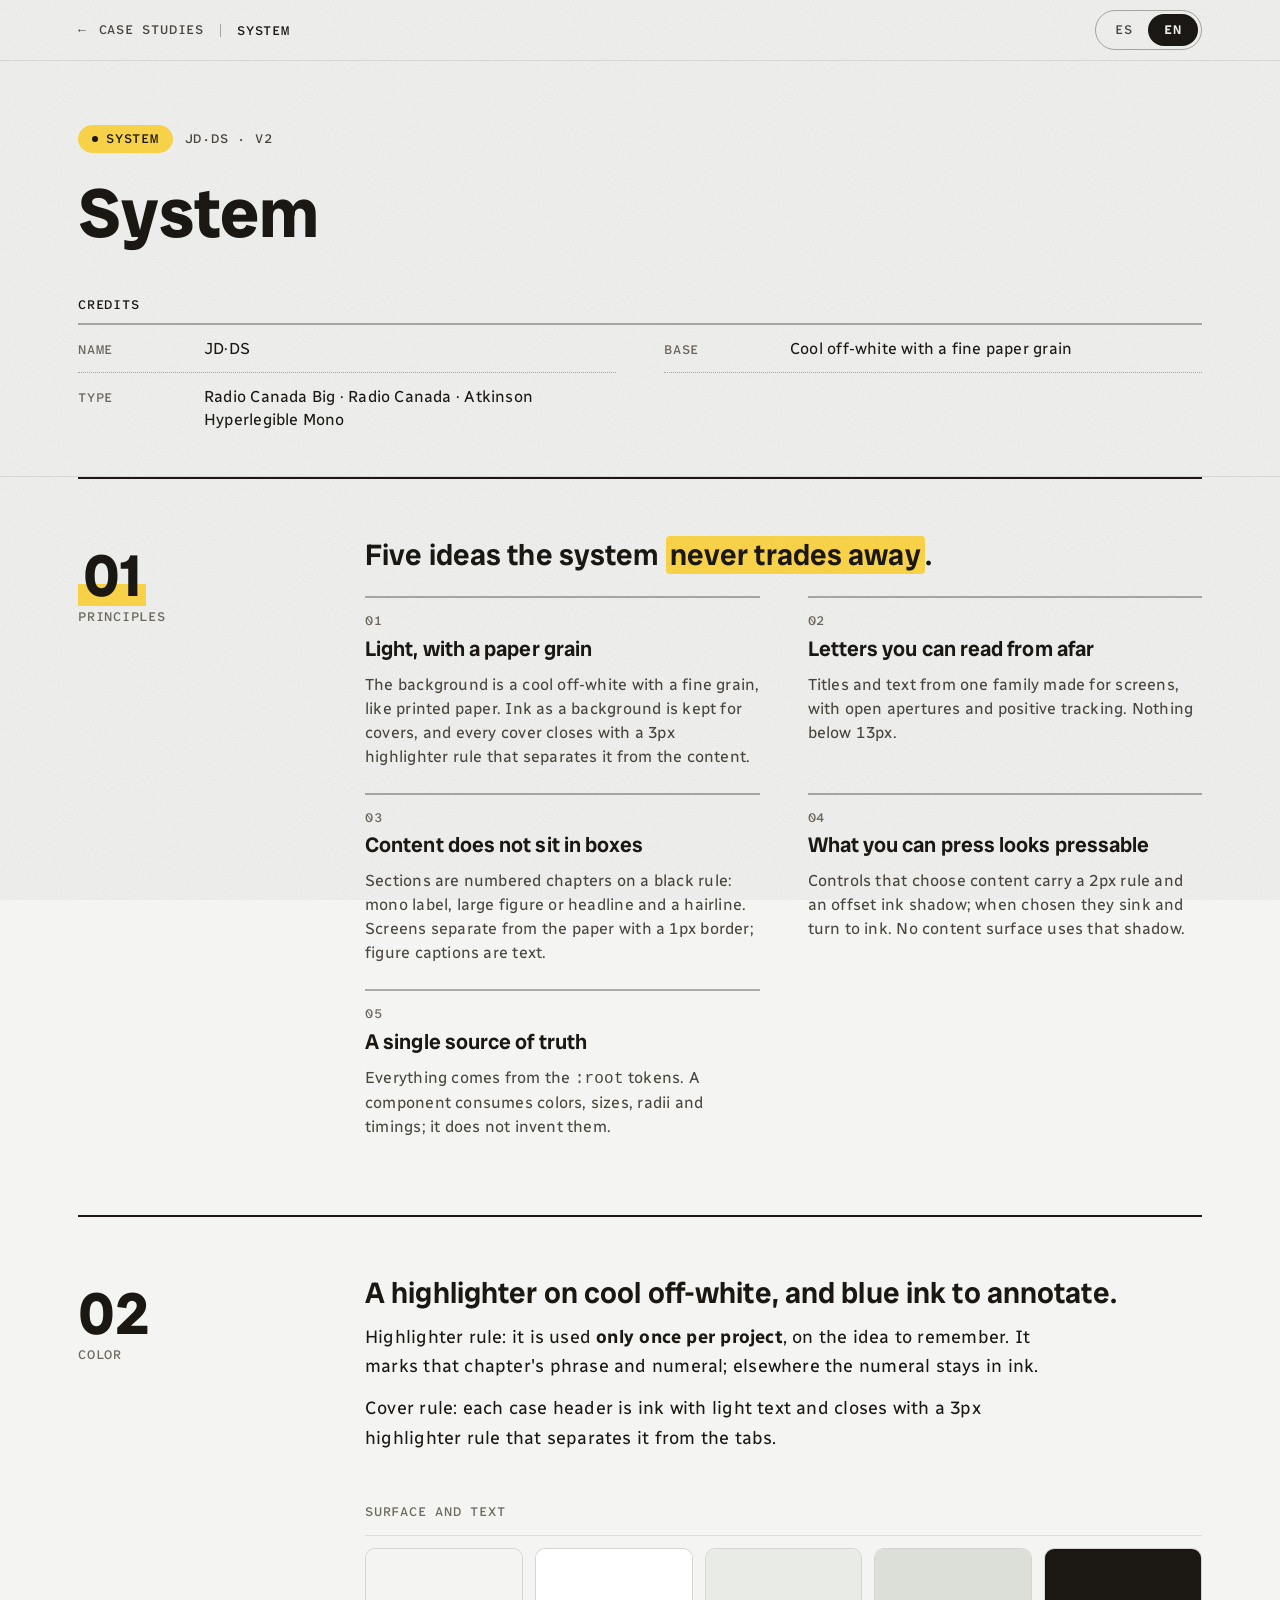
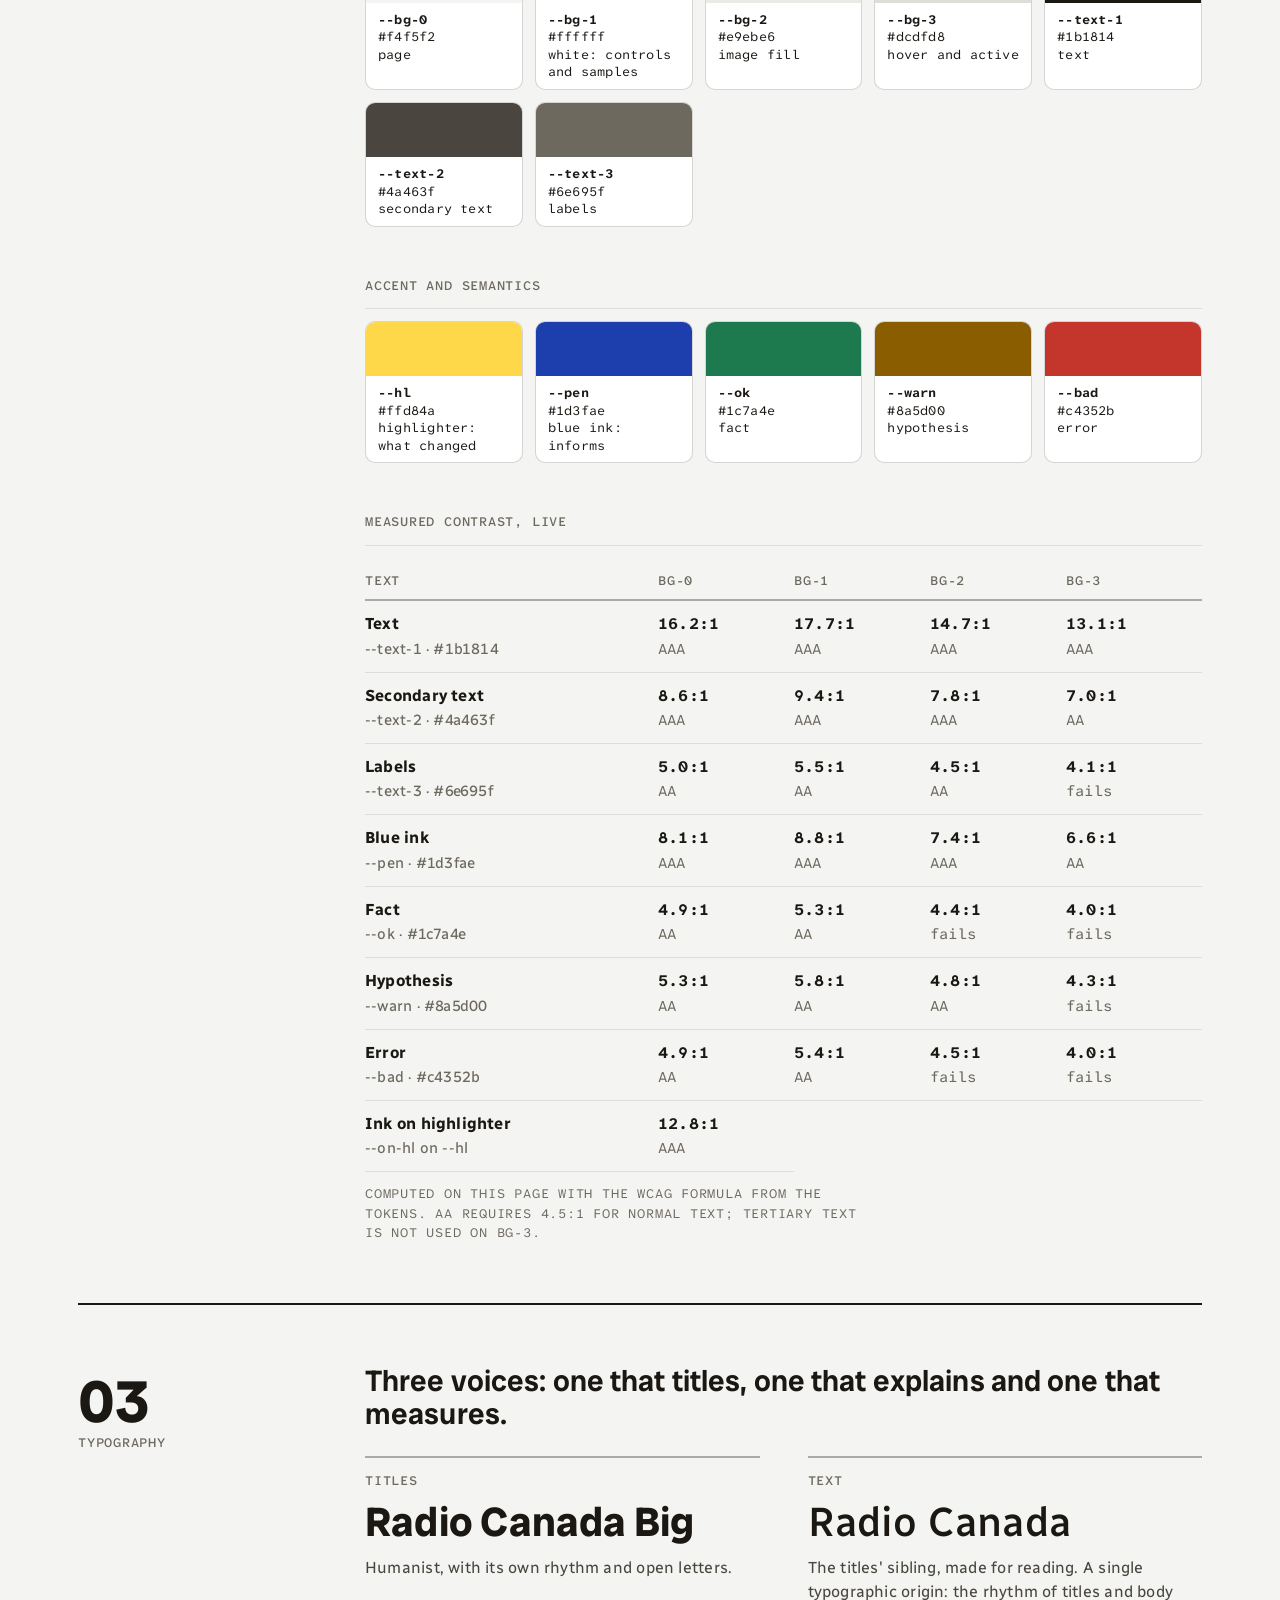
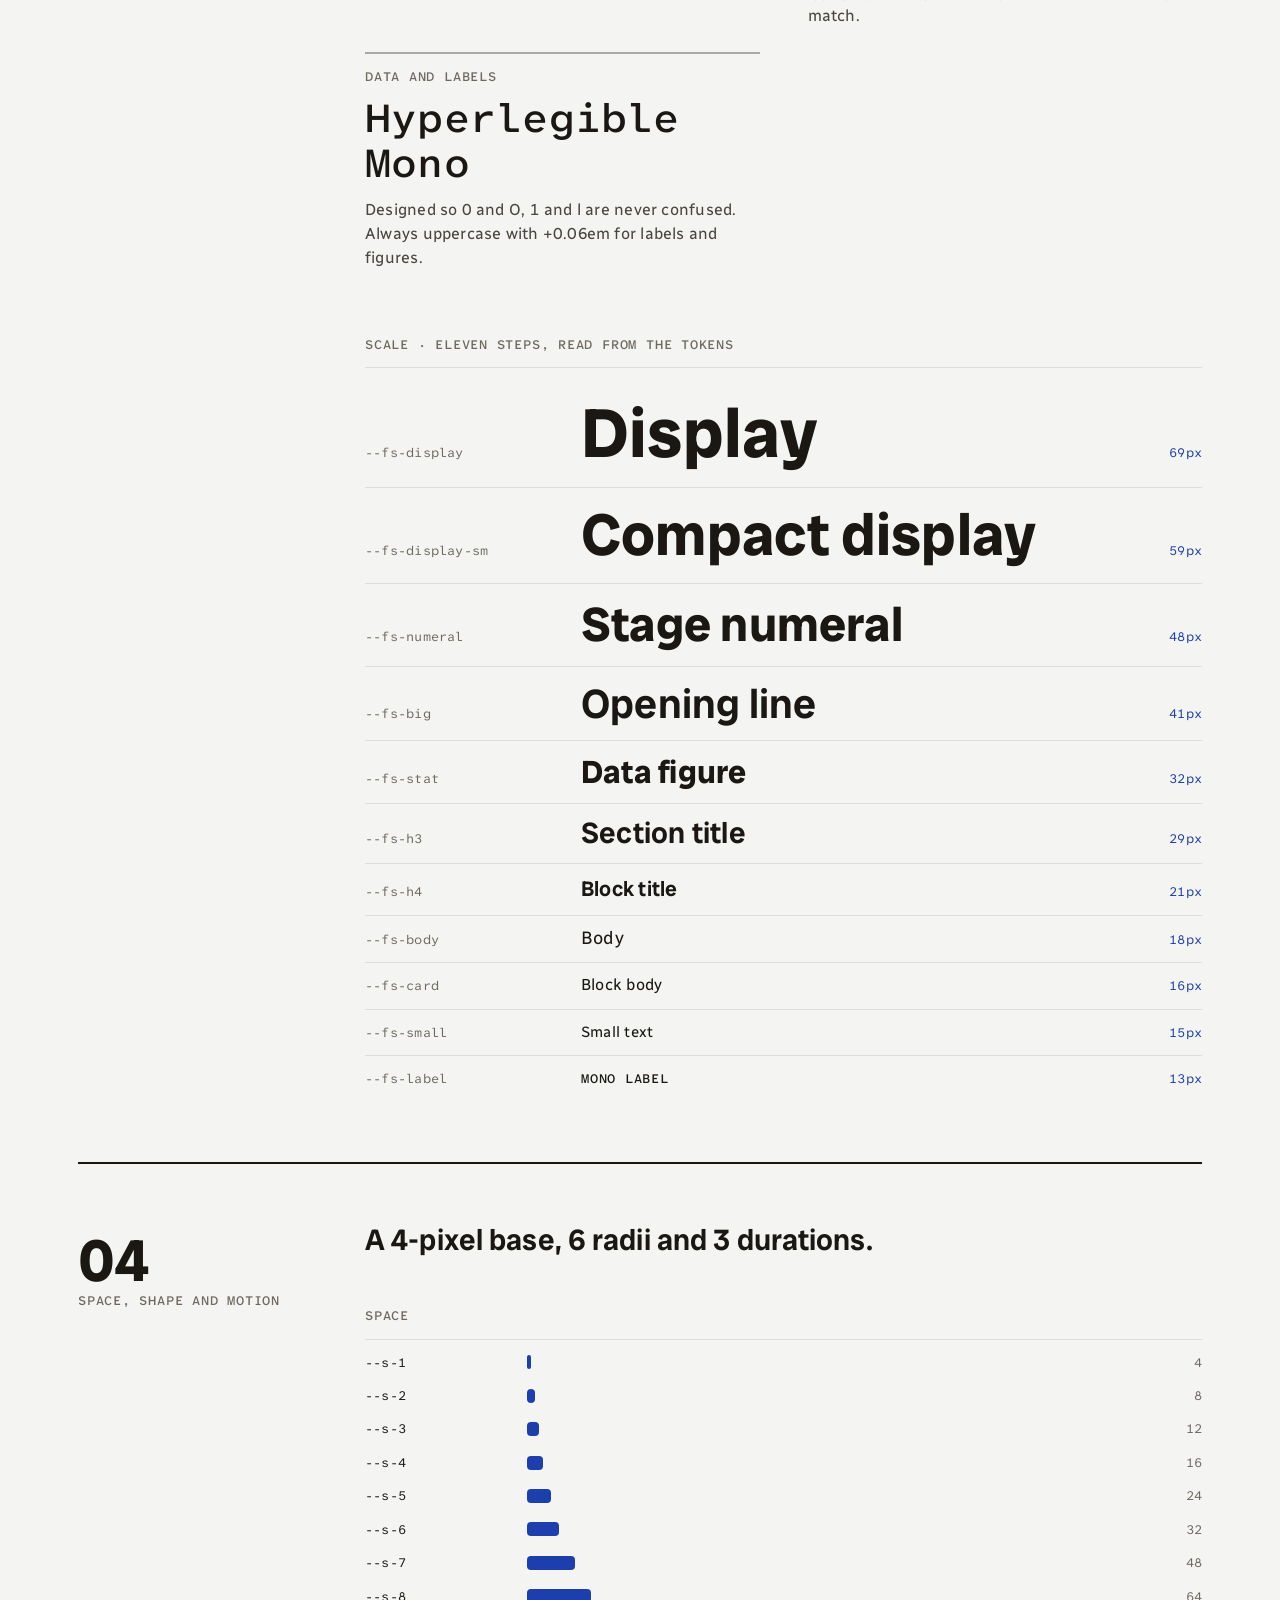
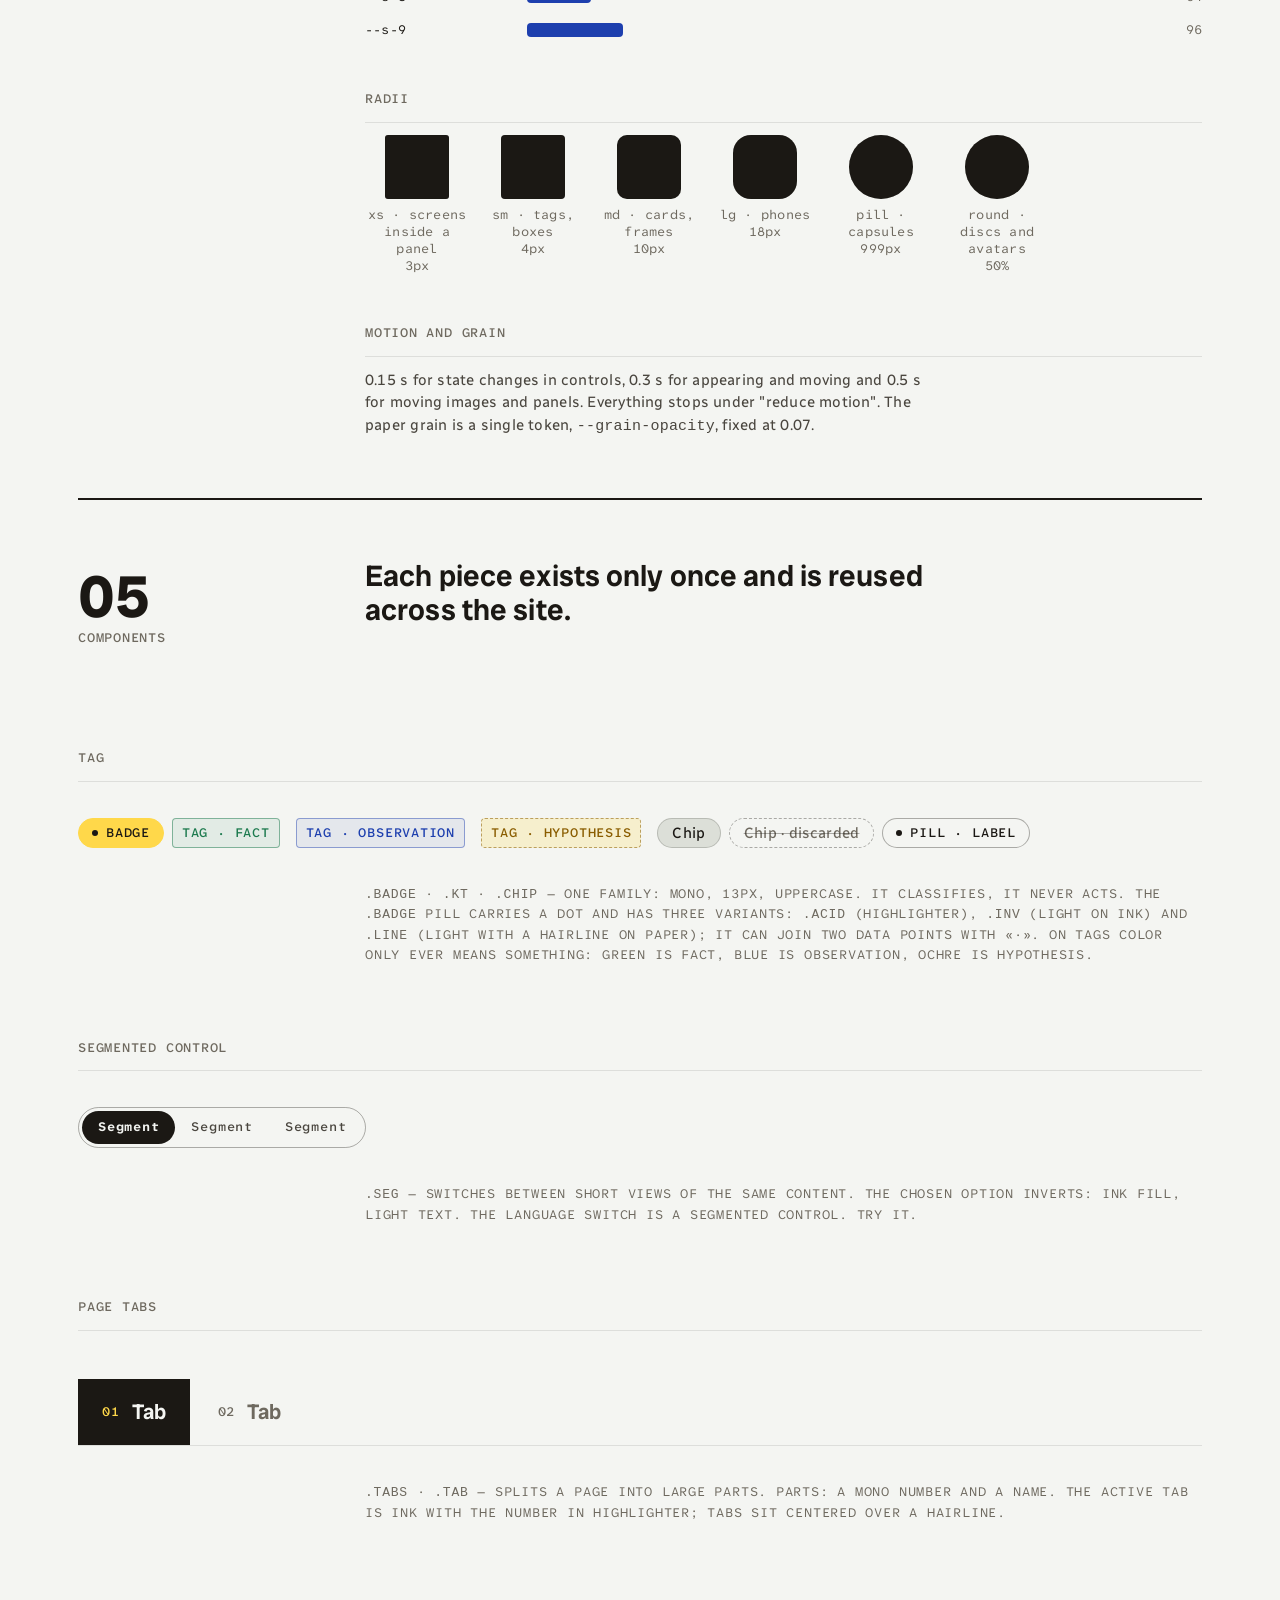
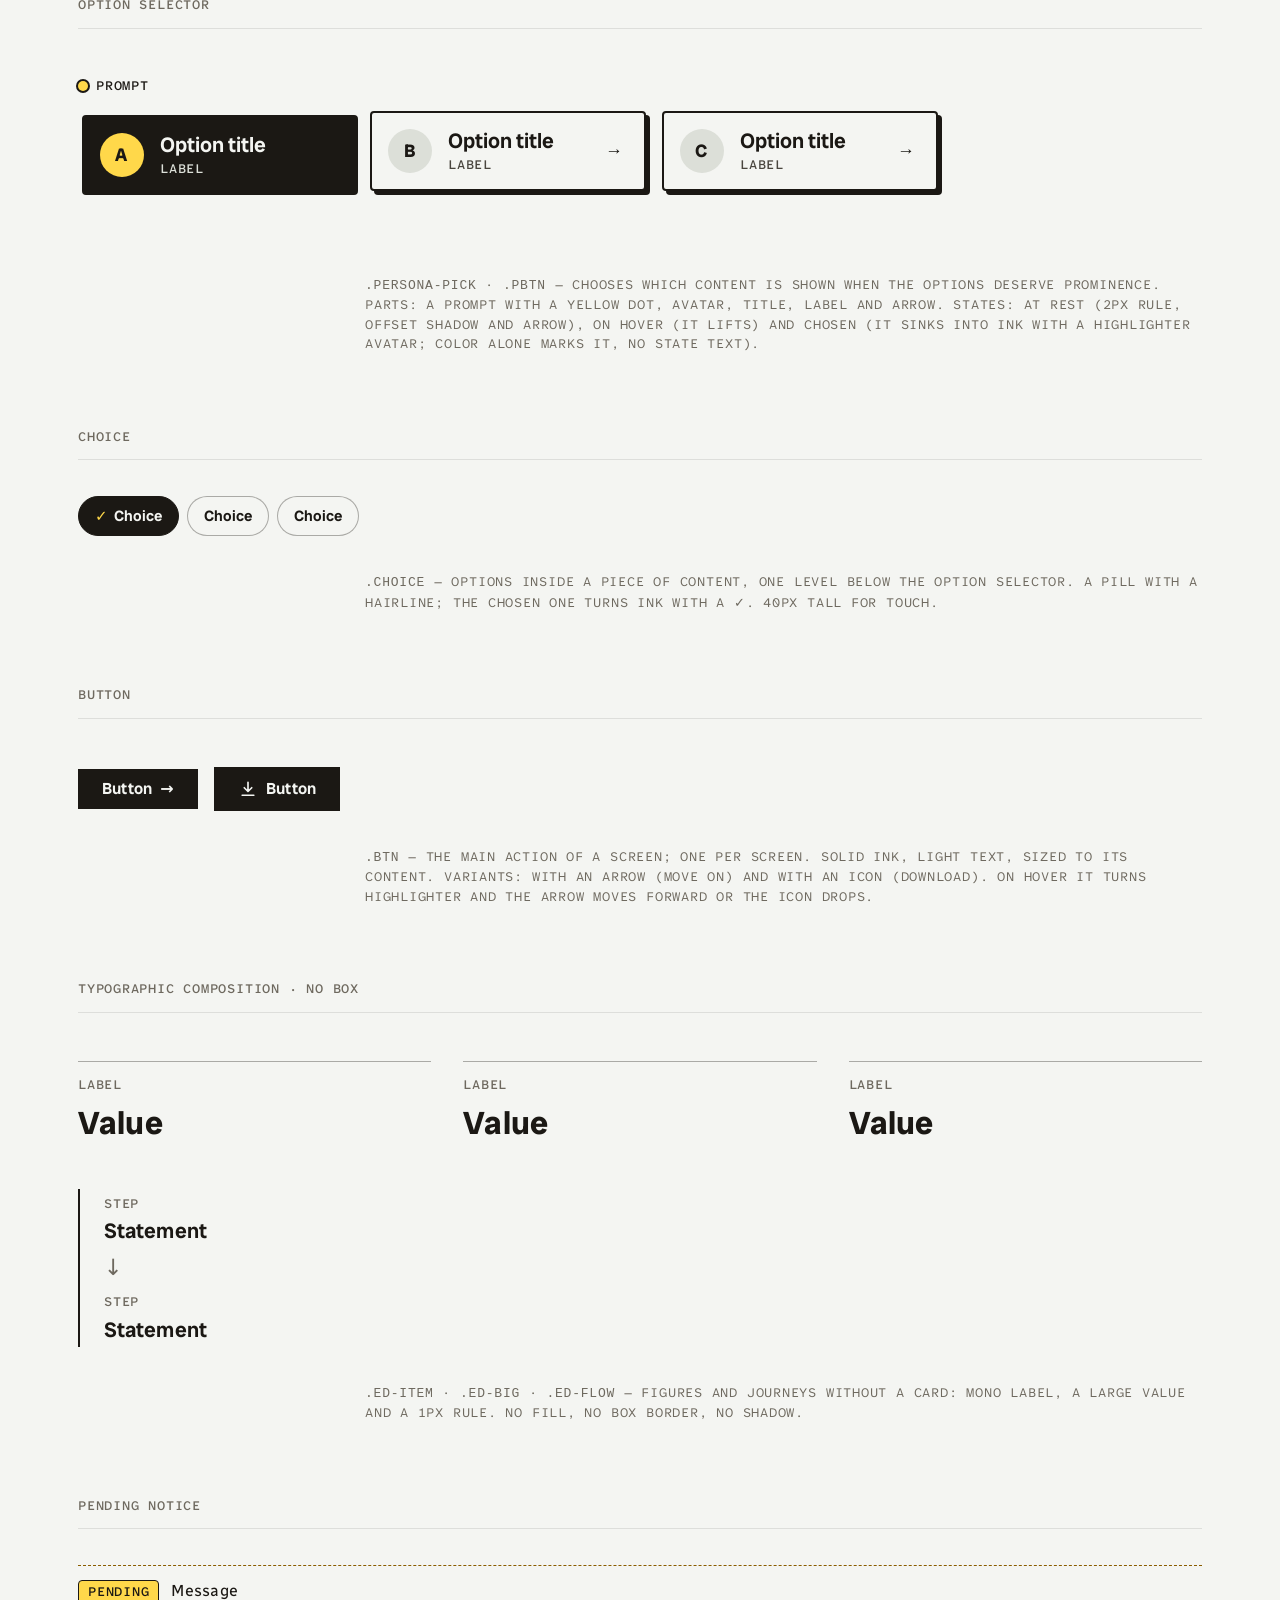
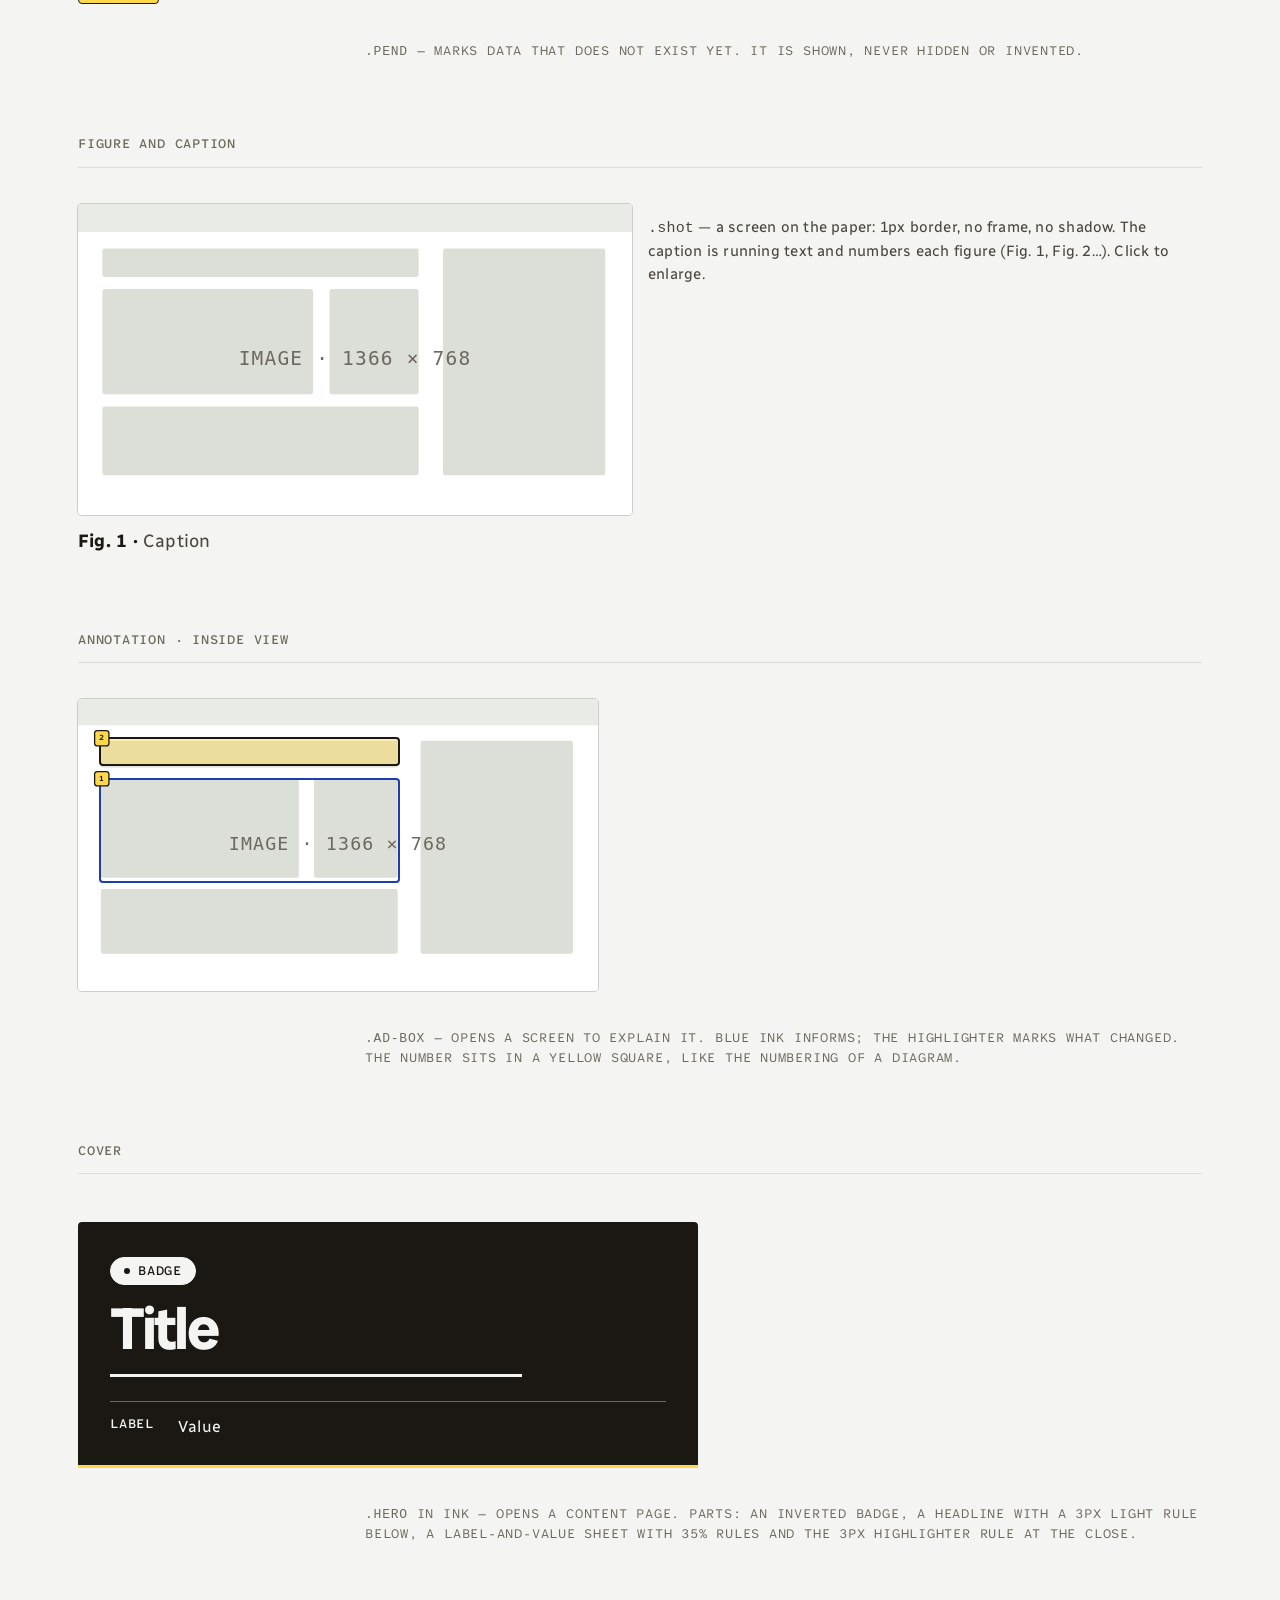
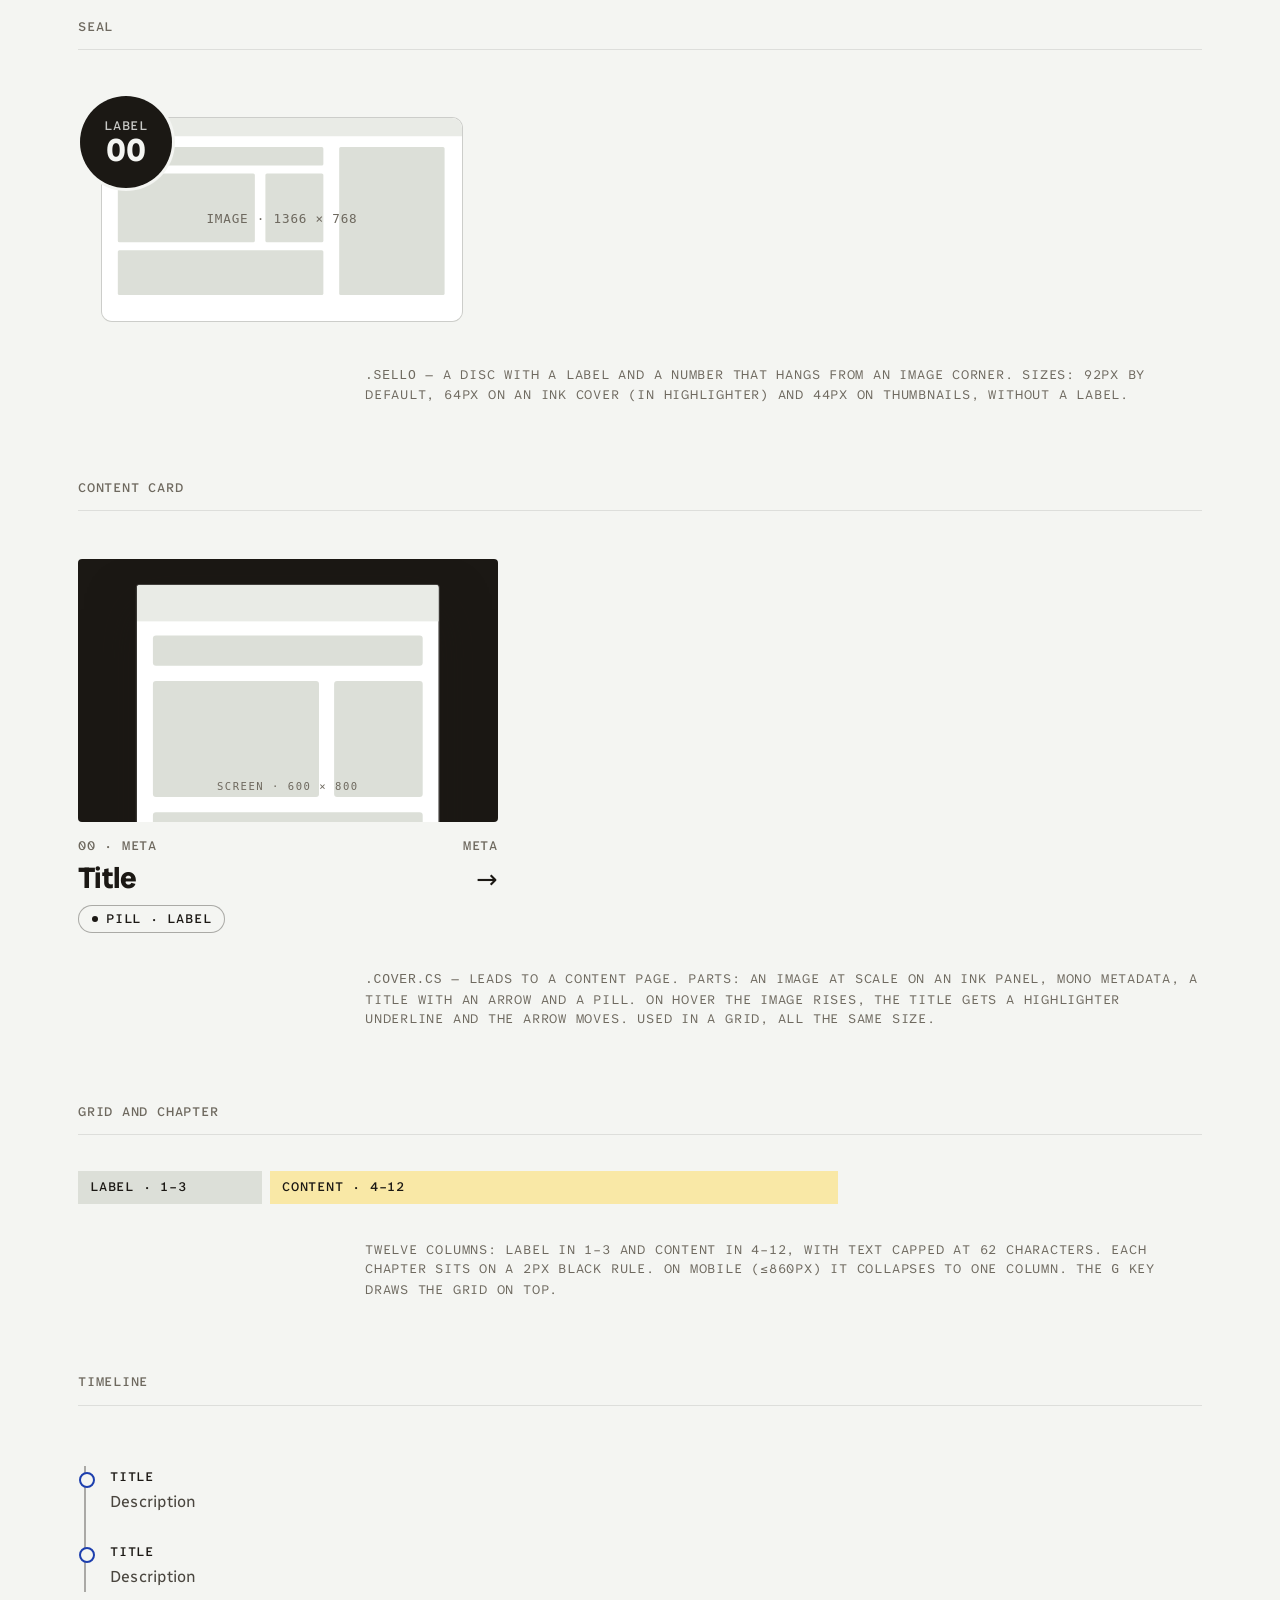
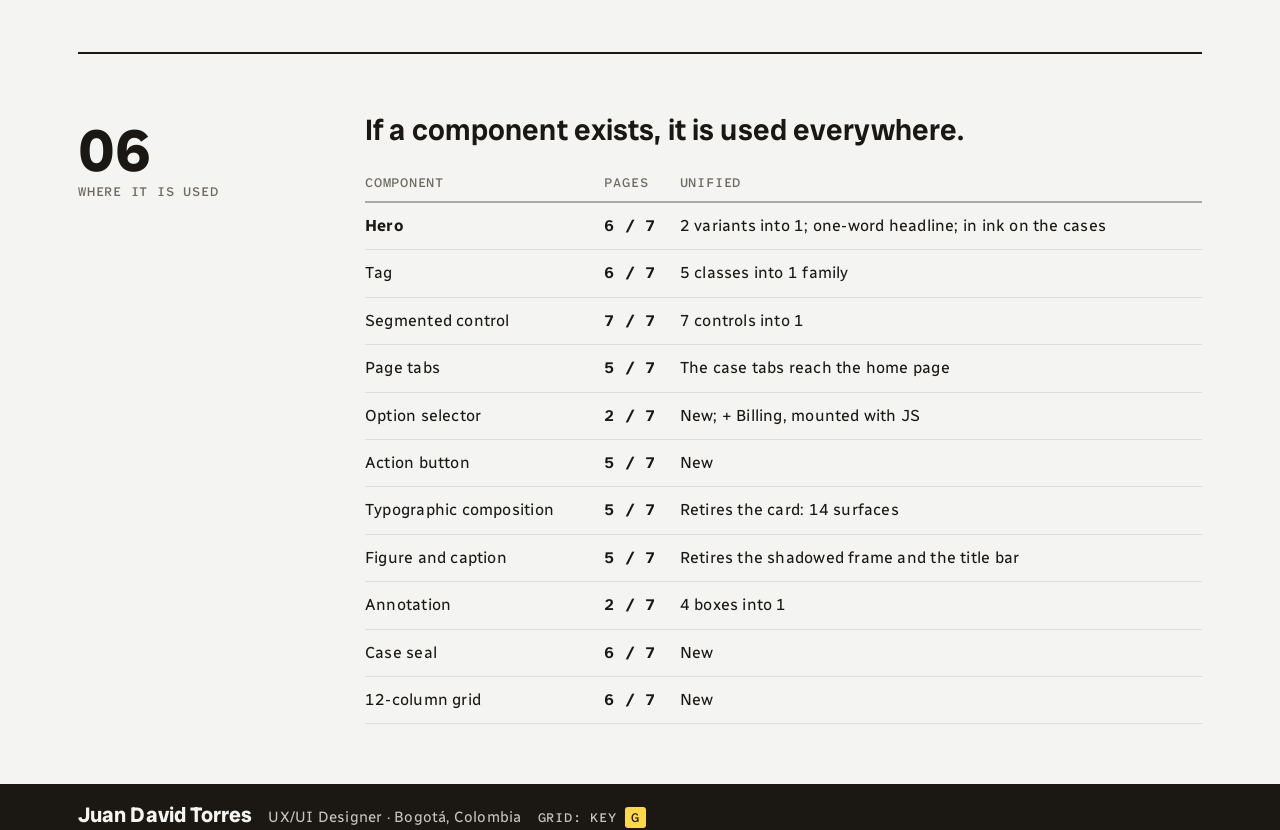
==== commit c8607a90: "Inglés: textos alternativos, etiquetas, títulos y rótulos que seguían en español - 33 imágenes con a" ====
--- a/sistema.html
+++ b/sistema.html
@@ -4,7 +4,7 @@
 <meta charset="utf-8">
 <meta name="viewport" content="width=device-width, initial-scale=1">
 <meta name="robots" content="noindex,nofollow">
-<title>JD·DS · El sistema detrás del portafolio</title>
+<title data-en="JD·DS · The system behind the portfolio">JD·DS · El sistema detrás del portafolio</title>
 <link rel="preconnect" href="https://fonts.googleapis.com">
 <link rel="preconnect" href="https://fonts.gstatic.com" crossorigin>
 <link href="https://fonts.googleapis.com/css2?family=Atkinson+Hyperlegible+Mono:wght@300..800&family=Radio+Canada+Big:wght@400..700&family=Radio+Canada:wght@300..700&display=swap" rel="stylesheet">
@@ -192,7 +192,7 @@
 
     <span class="mono mute sub" lang="es">Figura y pie</span><span class="mono mute sub" lang="en">Figure and caption</span>
     <div class="film">
-      <figure class="shot"><img src="assets/img/kit/wide.svg" alt="Imagen de relleno"><figcaption>Caption</figcaption></figure>
+      <figure class="shot"><img src="assets/img/kit/wide.svg" alt="Imagen de relleno" data-alt-en="Placeholder image"><figcaption>Caption</figcaption></figure>
       <div>
     <p class="note" lang="es"><code>.shot</code> — una pantalla sobre el papel: borde de 1px, sin marco ni sombra. El pie es texto corrido y numera cada figura (Fig. 1, Fig. 2…). Clic para ampliar.</p>
     <p class="note" lang="en"><code>.shot</code> — a screen on the paper: 1px border, no frame, no shadow. The caption is running text and numbers each figure (Fig. 1, Fig. 2…). Click to enlarge.</p>
@@ -201,7 +201,7 @@
 
     <span class="mono mute sub" lang="es">Anotación · vista interior</span><span class="mono mute sub" lang="en">Annotation · inside view</span>
     <div class="ad-stage" style="max-width:520px;aspect-ratio:1366/768;container-type:inline-size">
-      <img src="assets/img/kit/wide.svg" alt="Imagen de relleno con dos anotaciones">
+      <img src="assets/img/kit/wide.svg" alt="Imagen de relleno con dos anotaciones" data-alt-en="Placeholder image with two annotations">
       <div class="ad-box" style="left:4%;top:27%;width:58%;height:36%"><i>1</i></div>
       <div class="ad-box on" style="left:4%;top:13%;width:58%;height:10%"><i>2</i></div>
     </div>
@@ -219,8 +219,8 @@
 
     <span class="mono mute sub" lang="es">Sello</span><span class="mono mute sub" lang="en">Seal</span>
     <div class="hero-img" style="max-width:360px;margin:var(--s-6) 0 var(--s-2) var(--s-5)">
-      <span class="sello" role="img" aria-label="Sello 00"><small>Label</small><b>00</b></span>
-      <img src="assets/img/kit/wide.svg" alt="Imagen de relleno con el sello en la esquina">
+      <span class="sello" role="img" aria-label="Sello 00" data-label-en="Seal 00"><small>Label</small><b>00</b></span>
+      <img src="assets/img/kit/wide.svg" alt="Imagen de relleno con el sello en la esquina" data-alt-en="Placeholder image with the seal in the corner">
     </div>
     <p class="cap mt-3" lang="es"><code>.sello</code> — disco con etiqueta y número que cuelga de la esquina de una imagen. Tamaños: 92px por defecto, 64px sobre una portada en tinta (en resaltador) y 44px en miniaturas, sin etiqueta.</p>
     <p class="cap mt-3" lang="en"><code>.sello</code> — a disc with a label and a number that hangs from an image corner. Sizes: 92px by default, 64px on an ink cover (in highlighter) and 44px on thumbnails, without a label.</p>
@@ -280,8 +280,8 @@
   <span class="ed-grid-hint" role="button" tabindex="0"><span lang="es">Rejilla: tecla <kbd>G</kbd></span><span lang="en">Grid: key <kbd>G</kbd></span></span>
 </div></footer>
 
-<script src="assets/site.js?v=75"></script>
-<script src="assets/sistema.js?v=37"></script>
+<script src="assets/site.js?v=76"></script>
+<script src="assets/sistema.js?v=38"></script>
 <script src="assets/editorial.js?v=1"></script>
 </body>
 </html>
